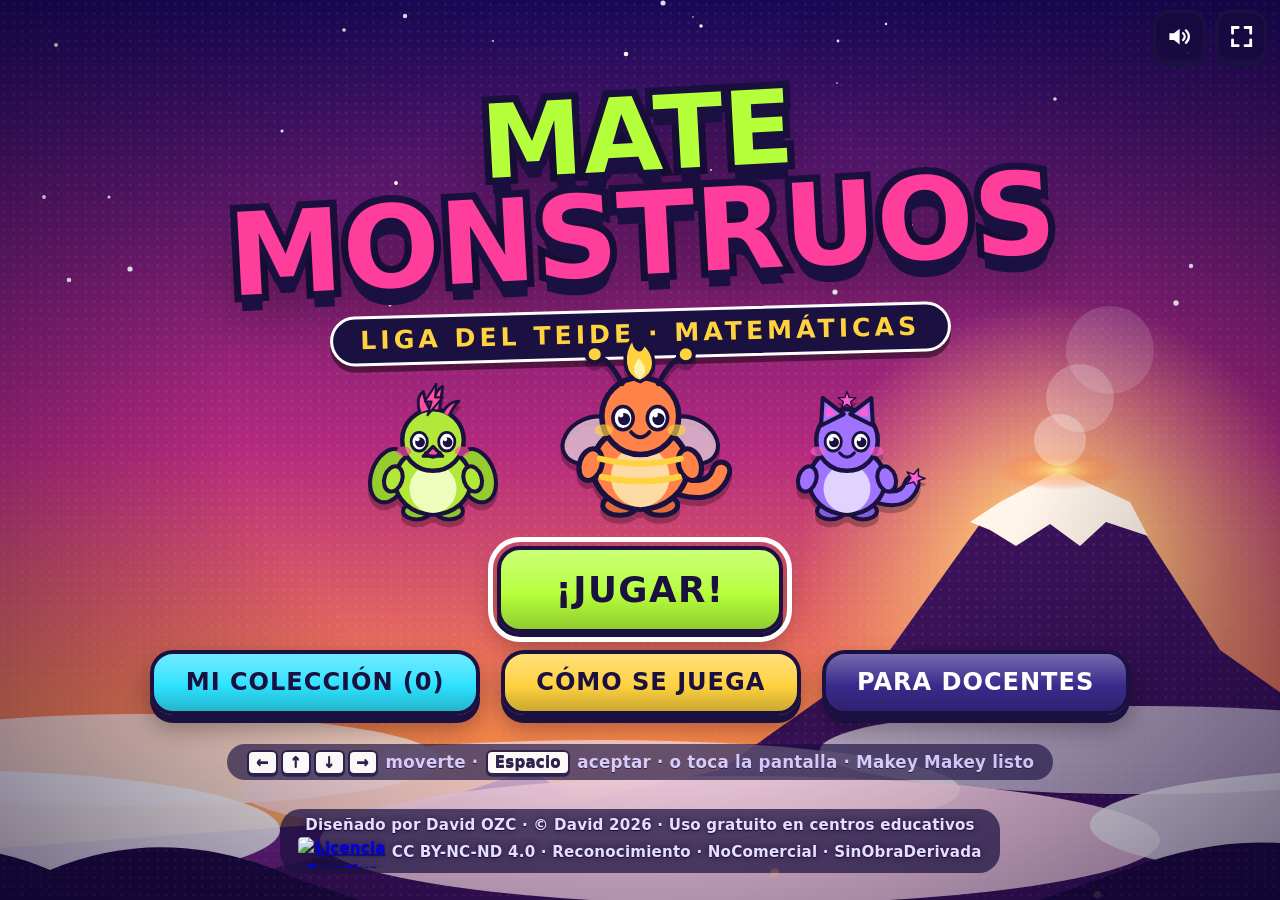
==== index.html @ 5ed2844f "Explicaciones y ceremonia final 5 s más largas por secuencia Co-Authored-By: Claude Sonnet 5.5 <nore" ====
<!doctype html>
<html lang="es">
<head>
<!-- MateMonstruos · Diseñado por David OZC · © David 2026 · CC BY-NC-ND 4.0 (https://creativecommons.org/licenses/by-nc-nd/4.0/deed.es) · Uso gratuito en centros educativos -->
<meta charset="utf-8">
<title>MateMonstruos · Liga del Teide</title>
<meta name="viewport" content="width=device-width,initial-scale=1,viewport-fit=cover,user-scalable=no">
<meta name="author" content="David OZC">
<link rel="license" href="https://creativecommons.org/licenses/by-nc-nd/4.0/">
<meta name="description" content="Juego de matemáticas para Primaria con criaturas, jefes y retos. Se juega con teclado, pantalla táctil o Makey Makey. Gratis en centros educativos.">
<meta property="og:type" content="website">
<meta property="og:site_name" content="MateMonstruos">
<meta property="og:locale" content="es_ES">
<meta property="og:title" content="MateMonstruos · Liga del Teide">
<meta property="og:description" content="Doma criaturas y vence a los jefes resolviendo mates: sumas, tablas, fracciones, áreas y más. Con teclado, táctil o Makey Makey. Gratis en centros educativos.">
<meta property="og:url" content="https://dortcal.github.io/Matemon/">
<meta property="og:image" content="https://dortcal.github.io/Matemon/og-image.jpg?v=2">
<meta property="og:image:secure_url" content="https://dortcal.github.io/Matemon/og-image.jpg?v=2">
<meta property="og:image:type" content="image/jpeg">
<meta property="og:image:width" content="1200">
<meta property="og:image:height" content="630">
<meta property="og:image:alt" content="Portada de MateMonstruos: tres criaturas junto al Teide y el botón Jugar">
<meta name="twitter:card" content="summary_large_image">
<meta name="twitter:title" content="MateMonstruos · Liga del Teide">
<meta name="twitter:description" content="Juego de matemáticas para Primaria con criaturas, jefes y retos. Gratis en centros educativos.">
<meta name="twitter:image" content="https://dortcal.github.io/Matemon/og-image.jpg?v=2">
<meta name="theme-color" content="#12063a">
<style>:root{--ink:#1b1140;--ink2:#2a1a66;--lime:#b6ff3b;--pink:#ff3d9a;--cyan:#2de2ff;--yellow:#ffd23f;--orange:#ff7a3d;--violet:#9b6bff;--white:#fff;--panel:rgba(22,10,62,.82)}
*{box-sizing:border-box;-webkit-tap-highlight-color:transparent}
html{font-size:clamp(14px,1.55vmin + 7px,24px)}
html,body{margin:0;height:100%;background:#12063a;color:#fff;overflow:hidden;touch-action:manipulation;-webkit-user-select:none;user-select:none}
body{font-family:"Arial Black","Trebuchet MS","Segoe UI",system-ui,sans-serif;font-weight:800;letter-spacing:.01em}
#app{position:fixed;inset:0;overflow:hidden}
#bg{position:absolute;inset:0;z-index:0;transition:opacity .4s}
#bg svg{position:absolute;inset:0;width:100%;height:100%}
#bg::after,#app::after{content:"";position:absolute;inset:0;pointer-events:none}
#bg::after{background:radial-gradient(ellipse at 50% 45%,transparent 45%,rgba(10,2,40,.55) 100%),radial-gradient(rgba(255,255,255,.08) 1px,transparent 1.5px) 0 0/9px 9px}
#fx{position:absolute;inset:0;width:100%;height:100%;z-index:3;pointer-events:none}
#screen{position:absolute;inset:0;z-index:2;display:flex;flex-direction:column;outline:none}
.sr{position:absolute;left:-9999px;width:1px;height:1px;overflow:hidden}
.tw{animation:tw 3s infinite ease-in-out}@keyframes tw{50%{opacity:.25}}
.drift{animation:drift 70s linear infinite}.drift.d2{animation-duration:46s;animation-direction:reverse}.drift.d3{animation-duration:90s}
@keyframes drift{from{transform:translateX(0)}to{transform:translateX(-400px)}}
.wv{animation:wv 9s linear infinite}.wv.w2{animation-duration:7s;animation-direction:reverse}.wv.w3{animation-duration:5.5s}.wv.w4{animation-duration:4.2s;animation-direction:reverse}
@keyframes wv{from{transform:translateX(0)}to{transform:translateX(-400px)}}
.pulse{animation:pls 2.2s infinite ease-in-out;transform-origin:860px 300px}@keyframes pls{50%{transform:scale(1.25);opacity:.7}}
.smoke{animation:smk 6s infinite ease-in-out}@keyframes smk{50%{transform:translate(18px,-16px)}}
.rays{animation:rays 7s infinite ease-in-out}@keyframes rays{50%{opacity:.55}}
.float{animation:flt 7s infinite ease-in-out}@keyframes flt{50%{transform:translateY(-14px)}}
.shoot{animation:sht 7s infinite linear;opacity:0}@keyframes sht{0%{transform:translate(200px,80px);opacity:0}4%{opacity:1}14%{transform:translate(700px,330px);opacity:0}100%{opacity:0}}
.aur{animation:aur 9s infinite ease-in-out}@keyframes aur{50%{transform:translateY(24px);opacity:.7}}

/* controles superiores */
#topctl{position:absolute;top:.5rem;right:.6rem;z-index:20;display:flex;gap:.45rem}
.ib{width:2.5rem;height:2.5rem;border-radius:.8rem;border:.16rem solid var(--ink);background:var(--panel);color:#fff;display:grid;place-items:center;cursor:pointer;box-shadow:0 .2rem 0 var(--ink);padding:0}
.ib svg{width:1.3rem;height:1.3rem}
.ib:active{transform:translateY(.15rem);box-shadow:0 .05rem 0 var(--ink)}
.ib[aria-pressed=true]{background:var(--pink)}

/* botones */
button{font:inherit;color:inherit;cursor:pointer}
.btn{--c:var(--lime);position:relative;display:inline-flex;align-items:center;justify-content:center;gap:.6rem;padding:.7rem 1.5rem;min-height:3rem;border:.2rem solid var(--ink);border-radius:1.1rem;background:linear-gradient(180deg,color-mix(in srgb,var(--c) 70%,#fff) 0,var(--c) 55%,color-mix(in srgb,var(--c) 80%,#000) 100%);color:var(--ink);font-weight:900;font-size:1.15rem;text-transform:uppercase;letter-spacing:.04em;box-shadow:0 .38rem 0 var(--ink),0 .6rem 1.2rem rgba(0,0,0,.35);transition:transform .08s,box-shadow .08s}
.btn:active,.btn.press{transform:translateY(.3rem);box-shadow:0 .08rem 0 var(--ink)}
.btn.pink{--c:var(--pink);color:#fff}.btn.cyan{--c:var(--cyan)}.btn.yellow{--c:var(--yellow)}.btn.orange{--c:var(--orange)}.btn.violet{--c:var(--violet);color:#fff}
.btn.big{font-size:1.7rem;padding:.9rem 2.6rem;min-height:4rem}
.btn.ghost{--c:#3b2a8c;color:#fff}
:focus-visible,.focus{outline:none}
button:focus-visible,[data-nav]:focus-visible,button.focus{outline:.28rem solid #fff;outline-offset:.2rem;animation:ring .9s infinite alternate}
@keyframes ring{to{outline-color:var(--yellow)}}

/* textos */
.logo{font-size:clamp(2.4rem,9vmin + 1rem,6.2rem);line-height:.92;text-transform:uppercase;text-align:center;transform:rotate(-3deg);margin:0;font-weight:900;paint-order:stroke fill;-webkit-text-stroke:.14em var(--ink);text-shadow:0 .08em 0 var(--ink),0 .16em 0 var(--ink),0 .3em .5em rgba(0,0,0,.4)}
.logo .a{color:var(--lime)}.logo .b{color:var(--pink);display:block;font-size:1.12em}
.sub{display:inline-block;font-size:1.2rem;color:var(--yellow);text-transform:uppercase;letter-spacing:.16em;text-align:center;margin:.5rem 0 0;padding:.35rem 1.3rem;background:var(--ink);border:.18rem solid #fff;border-radius:2rem;box-shadow:0 .3rem 0 rgba(0,0,0,.45);transform:rotate(-1.5deg)}
h2.t{margin:0;font-size:clamp(1.5rem,5.2vmin,2.6rem);text-transform:uppercase;text-align:center;paint-order:stroke fill;-webkit-text-stroke:.12em var(--ink);text-shadow:0 .1em 0 var(--ink);color:#fff}
p.s{margin:.3rem 0 0;text-align:center;font-weight:700;color:#f1ebff;text-shadow:0 0 .5em var(--ink),0 .08em 0 var(--ink),0 0 .2em var(--ink)}
.screen{flex:1;display:flex;flex-direction:column;align-items:center;justify-content:center;gap:1rem;padding:3.4rem 1rem 1rem;min-height:0;overflow:auto;animation:scrIn .35s ease-out}
@keyframes scrIn{from{opacity:0;transform:translateY(1rem) scale(.98)}}
.row{display:flex;flex-wrap:wrap;gap:1rem;justify-content:center;align-items:stretch}
.col{display:flex;flex-direction:column;gap:.8rem;align-items:center}
.keys{font-size:.8rem;color:#d7ccff;text-align:center;opacity:.9;text-shadow:0 .08em 0 var(--ink)}
kbd{display:inline-block;min-width:1.6em;padding:.1em .45em;border:.12rem solid var(--ink);border-radius:.4em;background:#fff;color:var(--ink);font:inherit;font-size:.9em;box-shadow:0 .12em 0 var(--ink);margin:0 .1em}

/* tarjetas */
.card{--c:var(--lime);position:relative;display:flex;flex-direction:column;align-items:center;justify-content:flex-start;gap:.45rem;width:min(15rem,29vw);min-width:10rem;padding:1rem .8rem 1.1rem;border:.22rem solid var(--ink);border-radius:1.4rem;background:linear-gradient(180deg,color-mix(in srgb,var(--c) 55%,#fff),var(--c));color:var(--ink);text-align:center;box-shadow:0 .5rem 0 var(--ink),0 .8rem 1.5rem rgba(0,0,0,.4);transition:transform .12s;overflow:hidden}
.card:hover,.card:focus-visible{transform:translateY(-.25rem) scale(1.04)}
.card:active{transform:translateY(.2rem)}
.card .ic{width:4.2rem;height:4.2rem;border-radius:1.2rem;background:var(--ink);display:grid;place-items:center;color:var(--c)}
.card .ic svg{width:2.8rem;height:2.8rem;fill:none;stroke:currentColor;stroke-width:5;stroke-linecap:round;stroke-linejoin:round}
.card .nm{font-size:1.25rem;line-height:1.05;text-transform:uppercase;font-weight:900}
.card .ds{font-size:.82rem;font-weight:700;line-height:1.25;color:#2a1a66}
.card .tag{font-size:.72rem;background:var(--ink);color:#fff;border-radius:2rem;padding:.2rem .7rem;letter-spacing:.06em}
.card .best{position:absolute;top:.4rem;right:.4rem;background:var(--ink);color:var(--yellow);border-radius:.6rem;padding:.1rem .5rem;font-size:.8rem}
.card.wide{width:min(34rem,86vw);flex-direction:row;text-align:left;gap:1rem;padding:1rem 1.4rem}
.card.wide .ic{flex:none}
.card.wide .nm{font-size:1.6rem}
.cards-grid{display:grid;grid-template-columns:repeat(4,minmax(0,1fr));gap:.9rem;width:min(62rem,96vw)}
.cards-grid .card{width:auto;min-width:0;padding:.7rem .5rem .8rem}
.cards-grid .card .ic{width:3rem;height:3rem;border-radius:.9rem}.cards-grid .card .ic svg{width:2rem;height:2rem}
.cards-grid .card .nm{font-size:.98rem}
.lvl .eggmini{width:4.6rem;height:5.2rem;margin-top:-.2rem}

/* título */
.title-pets{display:flex;gap:1.2rem;align-items:flex-end;justify-content:center;height:clamp(6rem,22vmin,12rem)}
.title-pets .pet{height:100%;aspect-ratio:1;animation:bob 2.4s infinite ease-in-out}
.title-pets .pet:nth-child(2){height:125%;animation-delay:-.7s}.title-pets .pet:nth-child(3){animation-delay:-1.3s}
.pet svg,.sprite svg,.big-cr svg{width:100%;height:100%;overflow:visible;filter:drop-shadow(0 .3rem 0 rgba(0,0,0,.25))}

/* huevos */
.eggs{display:flex;gap:clamp(.8rem,4vw,3rem);align-items:flex-end;justify-content:center}
.egg{background:none;border:0;padding:.4rem;width:clamp(6.5rem,24vmin,12rem);transition:transform .15s;position:relative}
.egg:hover,.egg:focus-visible{transform:scale(1.1)}
.egg .egg-svg{width:100%;filter:drop-shadow(0 .5rem 0 rgba(0,0,0,.25));animation:eggw 2.6s infinite ease-in-out;transform-origin:50% 90%}
.egg:nth-child(2) .egg-svg{animation-delay:-.9s}.egg:nth-child(3) .egg-svg{animation-delay:-1.7s}
@keyframes eggw{0%,60%,100%{transform:rotate(0)}70%{transform:rotate(-7deg)}80%{transform:rotate(6deg)}90%{transform:rotate(-3deg)}}
.egg.shaking .egg-svg{animation:eggs .9s ease-in forwards}
@keyframes eggs{0%{transform:rotate(0)}15%{transform:rotate(-14deg)}30%{transform:rotate(14deg)}45%{transform:rotate(-18deg) scale(1.05)}60%{transform:rotate(18deg) scale(1.1)}80%{transform:rotate(-10deg) scale(1.2)}100%{transform:scale(1.35);filter:brightness(3)}}
.egg.gone{opacity:.15;transform:scale(.8);pointer-events:none}
.reveal{display:flex;flex-direction:column;align-items:center;gap:.6rem}
.big-cr{width:clamp(10rem,36vmin,20rem);aspect-ratio:1;animation:popin .7s cubic-bezier(.2,1.8,.4,1),bob 2.4s .7s infinite ease-in-out}
.chip{display:inline-block;background:var(--ink);color:#fff;border-radius:2rem;padding:.2rem .9rem;font-size:.85rem;letter-spacing:.05em;text-transform:uppercase}
.nameplate{font-size:clamp(1.6rem,6vmin,3rem);text-transform:uppercase;color:var(--yellow);paint-order:stroke fill;-webkit-text-stroke:.14em var(--ink);text-shadow:0 .1em 0 var(--ink)}

/* criaturas / animaciones */
.sprite{position:absolute;aspect-ratio:1;transform-origin:50% 90%}
.sprite .inner{width:100%;height:100%}
.bob{animation:bob 2.2s infinite ease-in-out}
@keyframes bob{50%{transform:translateY(-4%) scale(1.02,.98)}}
.hop{animation:hop .6s ease-out}
@keyframes hop{0%{transform:translateY(0)}35%{transform:translateY(-22%) scale(.95,1.08)}70%{transform:translateY(0) scale(1.08,.92)}100%{transform:none}}
.shake{animation:shk .5s}
@keyframes shk{0%,100%{transform:translateX(0)}15%{transform:translateX(-9%) rotate(-5deg)}35%{transform:translateX(8%) rotate(4deg)}55%{transform:translateX(-6%)}75%{transform:translateX(4%)}}
.faint{animation:fnt 1s forwards}
@keyframes fnt{to{transform:translateY(14%) rotate(88deg) scale(.9);filter:grayscale(1) brightness(.7)}}
.lunger{animation:lr .55s ease-in-out}.lungel{animation:ll .55s ease-in-out}
@keyframes lr{40%{transform:translate(55%,-18%) scale(1.1)}}
@keyframes ll{40%{transform:translate(-55%,18%) scale(1.1)}}
.popin{animation:popin .6s cubic-bezier(.2,1.8,.4,1)}
@keyframes popin{from{transform:scale(0) rotate(-20deg)}}
.spinout{animation:spo 1s ease-in forwards}
@keyframes spo{to{transform:scale(0) rotate(720deg);opacity:0}}
.flash{animation:fl .4s}@keyframes fl{30%{filter:brightness(4) saturate(0)}}
.enter-r{animation:enr .7s cubic-bezier(.2,1.2,.4,1)}@keyframes enr{from{transform:translateX(120%)}}
.aura{animation:aur2 1.6s infinite ease-in-out;transform-origin:100px 112px}@keyframes aur2{50%{transform:scale(1.12);opacity:.6}}
.spark{animation:spk 1.4s infinite}.spark.s2{animation-delay:-.7s}@keyframes spk{50%{transform:scale(1.6);opacity:.4}}
.pet svg .spark,.sprite svg .spark{transform-box:fill-box;transform-origin:center}

/* batalla */
.battle{flex:1;display:flex;flex-direction:column;min-height:0;padding-top:0}
.hud{display:flex;align-items:center;justify-content:space-between;gap:.6rem;padding:.5rem 9.4rem .3rem .7rem;z-index:5}
.hud .hl,.hud .hr{display:flex;align-items:center;gap:.6rem}
.hearts{display:flex;gap:.1rem}
.hearts svg{width:1.8rem;height:1.8rem;filter:drop-shadow(0 .1rem 0 var(--ink))}
.hearts svg.lost{opacity:.35;filter:grayscale(1)}
.hearts svg.pop{animation:hbk .7s}@keyframes hbk{30%{transform:scale(1.7) rotate(12deg)}100%{transform:scale(1)}}
.hpill{background:var(--panel);border:.16rem solid var(--ink);border-radius:1rem;padding:.15rem .8rem;font-size:.9rem;white-space:nowrap}
.score{font-size:1.5rem;color:var(--yellow);paint-order:stroke fill;-webkit-text-stroke:.12em var(--ink);text-shadow:0 .1em 0 var(--ink);min-width:5ch;text-align:right}
.streak{color:var(--lime)}
.streak.hot{color:var(--orange);animation:pls2 .5s infinite alternate}@keyframes pls2{to{transform:scale(1.12)}}
.arena{position:relative;flex:1 1 45%;min-height:0}
.foe{left:auto;right:11%;top:4%;height:74%}
.me{left:11%;bottom:2%;height:72%}
.shadow{position:absolute;bottom:-3%;left:12%;width:76%;height:9%;border-radius:50%;background:rgba(0,0,0,.35);filter:blur(2px)}
.plate{position:absolute;background:var(--panel);border:.18rem solid var(--ink);border-radius:1rem;padding:.35rem .8rem;width:min(17rem,30%);box-shadow:0 .25rem 0 var(--ink)}
.plate .pn{display:flex;justify-content:space-between;gap:.5rem;font-size:.95rem;text-transform:uppercase;line-height:1.1}.plate .pn span:first-child{min-width:0}
.plate .pe{font-size:.7rem;background:var(--ink);padding:.05rem .5rem;border-radius:1rem;color:var(--cyan)}
.fplate{left:2%;top:3%}.mplate{right:2%;bottom:7%}
.hp{height:.8rem;margin-top:.3rem;background:#12063a;border:.14rem solid var(--ink);border-radius:1rem;overflow:hidden}
.hp i{display:block;height:100%;width:100%;background:linear-gradient(180deg,#d6ff7a,#6fd11c);transition:width .5s}
.hp.boss i{background:linear-gradient(180deg,#ff8aa8,#e0143c)}
.hp.low i{background:linear-gradient(180deg,#ffd27a,#ff7a1a)}
.bossTag{background:var(--pink);color:#fff;border-radius:.5rem;padding:0 .4rem;margin-right:.3rem;font-size:.7rem}
.qpanel{flex:1 1 55%;min-height:0;display:grid;grid-template-columns:minmax(0,1fr) minmax(0,2.4fr) minmax(0,1fr);grid-template-rows:auto minmax(0,1fr) auto;grid-template-areas:". up ." "left q right" ". down .";gap:.55rem;padding:.3rem .7rem .7rem;width:min(70rem,100%);margin:0 auto;z-index:4}
.qcard{grid-area:q;position:relative;min-height:0;display:flex;flex-direction:column;align-items:center;justify-content:center;gap:.4rem;background:var(--panel);border:.22rem solid var(--ink);border-radius:1.4rem;padding:.6rem .8rem;box-shadow:inset 0 0 0 .14rem rgba(255,255,255,.18),0 .4rem 0 var(--ink);overflow:hidden;text-align:center}
.qcat{position:absolute;top:.4rem;left:.5rem;font-size:.68rem;border-radius:2rem;padding:.12rem .7rem;color:var(--ink);background:var(--c,var(--lime));text-transform:uppercase;letter-spacing:.05em}
.qtext{font-size:clamp(1.1rem,3.6vmin,2rem);line-height:1.15;font-weight:900;margin-top:.8rem;max-width:100%}
.qtext.long{font-size:clamp(.95rem,2.6vmin,1.4rem);font-weight:800}
.qtext.eq{font-size:clamp(1.6rem,6.4vmin,3.4rem);letter-spacing:.04em}
.qvis{display:flex;align-items:center;justify-content:center;max-width:100%;min-height:0;flex:0 1 auto}
.qvis svg.fig{height:clamp(4rem,17vmin,9rem);width:auto;max-width:100%;filter:drop-shadow(0 .15rem 0 rgba(0,0,0,.3))}
.qvis svg.fig.wide{height:clamp(3.4rem,14vmin,7rem)}
.qvis svg.grid{height:clamp(5rem,24vmin,12rem)}
.qvis svg .dim{fill:#fff;font:900 17px "Arial Black",sans-serif;paint-order:stroke;stroke:#1b1140;stroke-width:4.5px}
.qvis .duo{display:flex;gap:1.2rem;align-items:center}
.qvis .duo svg{height:clamp(3.6rem,15vmin,8rem)}
.seq{display:flex;gap:.45rem;flex-wrap:wrap;justify-content:center}
.seq b{min-width:2.3em;padding:.2em .35em;border-radius:.6em;background:#fff;color:var(--ink);font-size:clamp(1.2rem,4.6vmin,2.4rem);border:.14rem solid var(--ink);box-shadow:0 .12em 0 var(--ink)}
.seq b.miss{background:var(--yellow);animation:pls2 .7s infinite alternate}
.seq.tokens{gap:.15rem}.seq.tokens .tok{width:clamp(2.2rem,9vmin,4.2rem);height:clamp(2.2rem,9vmin,4.2rem)}
.tok.q{display:grid;place-items:center;font-size:2rem;color:var(--yellow);width:clamp(1.8rem,7vmin,3.4rem);animation:pls2 .7s infinite alternate}
.blank{display:inline-block;min-width:1.2em;border-bottom:.12em dashed var(--yellow);color:var(--yellow);animation:pls2 .7s infinite alternate}
.fr{display:inline-flex;flex-direction:column;align-items:center;vertical-align:middle;line-height:1;margin:0 .1em}
.fr i{font-style:normal;padding:0 .2em}.fr i:first-child{border-bottom:.1em solid currentColor;padding-bottom:.08em}.fr i:last-child{padding-top:.08em}
.ans{--c:var(--cyan);position:relative;display:flex;align-items:center;justify-content:center;gap:.4rem;min-height:3.1rem;min-width:0;padding:.4rem .5rem;border:.2rem solid var(--ink);border-radius:1.1rem;background:linear-gradient(180deg,color-mix(in srgb,var(--c) 60%,#fff),var(--c));color:var(--ink);font-weight:900;font-size:clamp(1rem,3.4vmin,1.9rem);box-shadow:0 .35rem 0 var(--ink);transition:transform .08s,box-shadow .08s,opacity .3s}
.ans:active{transform:translateY(.28rem);box-shadow:0 .07rem 0 var(--ink)}
.ans[data-dir=up]{grid-area:up;--c:var(--cyan)}.ans[data-dir=left]{grid-area:left;--c:var(--lime)}.ans[data-dir=right]{grid-area:right;--c:var(--yellow)}.ans[data-dir=down]{grid-area:down;--c:var(--pink);color:#fff}
.ans svg.a{flex:none;width:1.1em;height:1.1em;fill:var(--ink);opacity:.65}
.ans[data-dir=down] svg.a{fill:#fff}
.ans .av{display:flex;align-items:center;justify-content:center;min-width:0;text-align:center;line-height:1.05;overflow-wrap:anywhere}
.ans .av svg{height:2.2em;width:auto;max-width:100%}
.ans .av .fr{font-size:1.05em}
.ans.long{font-size:clamp(.78rem,2.3vmin,1.15rem)}
.ans.ok{--c:#4cff6a!important;animation:okp .5s}
@keyframes okp{40%{transform:scale(1.12)}}
.ans.bad{--c:#ff4d4d!important;color:#fff;animation:shk2 .4s}
@keyframes shk2{25%{transform:translateX(-.5rem)}75%{transform:translateX(.5rem)}}
.ans.dim{opacity:.3}
.ans:disabled{cursor:default}
.hintcard{display:flex;flex-direction:column;gap:.5rem;align-items:center;animation:popin .35s}
.hintcard .oops{font-size:1.5rem;color:var(--orange);text-transform:uppercase}
.hintcard .ht{font-size:clamp(.95rem,2.8vmin,1.5rem);font-weight:800;line-height:1.25}
.hintcard .ht svg{height:1.5em;width:auto;vertical-align:middle}
.hintcard .go{font-size:.8rem;color:var(--cyan)}
.banner{position:absolute;left:0;right:0;top:34%;z-index:12;text-align:center;pointer-events:none}
.banner .bt{display:inline-block;font-size:clamp(1.8rem,8vmin,4.4rem);text-transform:uppercase;line-height:1;color:var(--yellow);paint-order:stroke fill;-webkit-text-stroke:.16em var(--ink);text-shadow:0 .1em 0 var(--ink),0 .3em .6em rgba(0,0,0,.5);transform:rotate(-3deg);animation:ban 1.7s forwards}
.banner .bs{display:block;margin-top:.5rem;font-size:clamp(1rem,3.4vmin,1.8rem);color:#fff;text-shadow:0 .1em 0 var(--ink);animation:ban 1.7s forwards}
.banner.boss .bt{color:#ff4d6d;animation-duration:2.4s;font-size:clamp(2.2rem,10vmin,5.6rem)}
.banner.boss .bs{animation-duration:2.4s}
@keyframes ban{0%{opacity:0;transform:scale(2.4) rotate(-10deg)}12%{opacity:1;transform:scale(1) rotate(-3deg)}80%{opacity:1}100%{opacity:0;transform:translateY(-1rem) scale(.9) rotate(-3deg)}}
.flt{position:absolute;z-index:11;pointer-events:none;font-size:clamp(1.3rem,5vmin,2.6rem);color:var(--lime);paint-order:stroke fill;-webkit-text-stroke:.14em var(--ink);animation:flt 1.1s ease-out forwards;white-space:nowrap}
@keyframes flt{from{opacity:1;transform:translate(-50%,0) scale(.6)}20%{transform:translate(-50%,-.6rem) scale(1.2)}to{opacity:0;transform:translate(-50%,-4rem) scale(1)}}
.orb{position:absolute;z-index:9;width:2.4rem;height:2.4rem;border-radius:50%;pointer-events:none;border:.14rem solid var(--ink);box-shadow:0 0 1.2rem 0.4rem var(--oc)}
.whiteout{position:fixed;inset:0;background:#fff;z-index:30;pointer-events:none;animation:wo .9s forwards}@keyframes wo{0%{opacity:0}35%{opacity:1}100%{opacity:0}}
.shk{animation:scr .4s}@keyframes scr{20%{transform:translate(-.5rem,.3rem)}40%{transform:translate(.5rem,-.3rem)}60%{transform:translate(-.3rem,-.2rem)}80%{transform:translate(.3rem,.2rem)}}
.bossflash{position:fixed;inset:0;z-index:25;background:radial-gradient(circle,rgba(255,40,90,.0),rgba(60,0,40,.85));pointer-events:none;animation:bf 2.2s forwards}@keyframes bf{0%{opacity:0}15%,70%{opacity:1}100%{opacity:0}}

/* resultados */
.rating{display:flex;flex-direction:column;align-items:center;gap:.3rem}
.letter{font-size:clamp(5rem,26vmin,12rem);line-height:.9;font-weight:900;color:var(--yellow);paint-order:stroke fill;-webkit-text-stroke:.1em var(--ink);text-shadow:0 .06em 0 var(--ink),0 .12em 0 var(--ink),0 0 1em var(--pink);animation:popin .8s cubic-bezier(.2,1.8,.4,1)}
.stars{display:flex;gap:.3rem}.stars svg{width:2.2rem;height:2.2rem;filter:drop-shadow(0 .12rem 0 var(--ink))}.stars svg.off{filter:grayscale(1) brightness(.5)}
.stars svg{animation:popin .5s backwards}.stars svg:nth-child(2){animation-delay:.15s}.stars svg:nth-child(3){animation-delay:.3s}.stars svg:nth-child(4){animation-delay:.45s}.stars svg:nth-child(5){animation-delay:.6s}
.rtitle{font-size:clamp(1.2rem,4.4vmin,2.2rem);text-transform:uppercase;color:#fff;paint-order:stroke fill;-webkit-text-stroke:.12em var(--ink);text-shadow:0 .1em 0 var(--ink);text-align:center}
.stats{display:grid;grid-template-columns:repeat(2,minmax(0,1fr));gap:.4rem .9rem;background:var(--panel);border:.2rem solid var(--ink);border-radius:1.2rem;padding:.8rem 1.2rem;min-width:min(26rem,90vw);box-shadow:0 .35rem 0 var(--ink)}
.stats div{display:flex;justify-content:space-between;gap:1rem;font-size:.95rem}.stats b{color:var(--yellow)}
.stats .tot{grid-column:1/-1;border-top:.14rem dashed #6c5bb8;padding-top:.4rem;font-size:1.2rem}
.minipets{display:flex;gap:.3rem;flex-wrap:wrap;justify-content:center;max-width:min(36rem,92vw)}
.minipets div{width:3.4rem;height:3.4rem}
.newb{background:var(--pink);color:#fff;border-radius:.6rem;padding:.1rem .6rem;font-size:.8rem;animation:pls2 .5s infinite alternate}
.dex{display:grid;grid-template-columns:repeat(auto-fill,minmax(7rem,1fr));gap:.6rem;width:min(60rem,94vw);max-height:62vh;overflow:auto;padding:.6rem;background:var(--panel);border:.2rem solid var(--ink);border-radius:1.2rem}
.dex div{text-align:center;font-size:.7rem;text-transform:uppercase}.dex svg{width:100%}
/* modal */
.modal{position:fixed;inset:0;z-index:40;background:rgba(10,2,40,.82);display:flex;align-items:center;justify-content:center;padding:1rem;animation:scrIn .25s}
.mbox{width:min(44rem,100%);max-height:92vh;overflow:auto;background:linear-gradient(180deg,#3b2a8c,#2a1a66);border:.25rem solid var(--ink);border-radius:1.5rem;padding:1.2rem 1.4rem;box-shadow:0 .6rem 0 var(--ink);display:flex;flex-direction:column;gap:.7rem}
.mbox h3{margin:0;font-size:1.5rem;text-transform:uppercase;color:var(--yellow);text-shadow:0 .08em 0 var(--ink)}
.mbox p,.mbox li{font-size:.95rem;font-weight:700;line-height:1.35;margin:.2rem 0}
.mbox ul{margin:0;padding-left:1.2rem}
.mbox table{border-collapse:collapse;width:100%;font-size:.85rem}.mbox th,.mbox td{border:.1rem solid #6c5bb8;padding:.3rem .5rem;text-align:left;vertical-align:top}.mbox th{background:var(--ink);color:var(--cyan)}
.ctl{display:grid;grid-template-columns:auto 1fr;gap:.3rem .8rem;align-items:center}

@media (max-aspect-ratio:1/1){
  .qtext{font-size:clamp(1.2rem,5.4vmin,2.2rem)}.qtext.eq{font-size:clamp(2rem,12vmin,4rem)}.qtext.long{font-size:clamp(1rem,4.4vmin,1.6rem)}
  .qvis svg.fig{height:clamp(5rem,30vmin,12rem)}.qvis svg.fig.wide{height:clamp(4rem,22vmin,9rem)}.qvis svg.grid{height:clamp(5rem,30vmin,12rem)}.qvis .duo svg{height:clamp(4rem,24vmin,9rem)}
  .seq b{font-size:clamp(1.2rem,6.4vmin,2.6rem)}.seq.tokens .tok{width:clamp(2rem,9vmin,3.6rem);height:clamp(2rem,9vmin,3.6rem)}
  .qpanel{grid-template-columns:1fr 1fr;grid-template-rows:minmax(0,1fr) auto auto;grid-template-areas:"q q" "up left" "right down";padding-bottom:.5rem}
  .ans{min-height:3.2rem}
  .cards-grid{grid-template-columns:repeat(2,minmax(0,1fr))}
  .card{width:min(15rem,44vw)}
  .hud{flex-wrap:wrap;padding-right:9.4rem}
  .plate{width:46%;padding:.25rem .5rem}
  .fplate{left:2%;top:3%}.mplate{right:2%;bottom:3%}
  .arena{flex-basis:34%}
  .foe{right:3%;top:auto;bottom:34%;height:52%}.me{left:3%;height:56%}
}
@media (max-height:520px){.logo{font-size:2.4rem}.title-pets{height:5rem}.screen{gap:.5rem;padding-top:2.8rem}.btn.big{font-size:1.3rem;padding:.5rem 1.6rem;min-height:3rem}}
@media (prefers-reduced-motion:reduce){.banner .bt,.banner .bs,.flt{animation:none!important;opacity:1}*{animation-duration:.01ms!important;animation-iteration-count:1!important;transition-duration:.01ms!important}.bob,.title-pets .pet{animation:none!important}}

.eggmini .egg-svg{width:100%;height:100%}

.tbar{position:absolute;top:.5rem;right:.6rem;width:34%;height:1.1rem;background:#12063a;border:.14rem solid var(--ink);border-radius:1rem;overflow:hidden;display:flex;align-items:center}
.tbar i{position:absolute;left:0;top:0;bottom:0;width:100%;background:linear-gradient(180deg,#8be9ff,#2d9bff);transition:width .1s linear}
.tbar b{position:relative;margin:0 auto;font-size:.7rem;color:#fff;text-shadow:0 .08em 0 var(--ink)}
.tbar.low i{background:linear-gradient(180deg,#ff8aa8,#e0143c)}.tbar.low{animation:pls2 .5s infinite alternate}

.credits{margin:0;font-size:.72rem;text-align:center;color:#e6defc;text-shadow:0 0 .4em var(--ink),0 .08em 0 var(--ink);line-height:1.5}
.credits a{display:inline-block;vertical-align:middle;-webkit-user-select:auto;user-select:auto}.credits img{display:block;border-radius:.2rem}
.credits span{vertical-align:middle}
.keys,.credits{background:rgba(27,17,64,.72);padding:.25rem .9rem;border-radius:1rem}
.title-pets{height:clamp(5rem,18vmin,10rem)}
[data-screen=title]{gap:.6rem;padding-bottom:.5rem}
/* figuras: nunca desbordan la tarjeta de la pregunta */
.qvis{flex:1 1 0;min-height:0;width:100%}
.qvis>svg.fig,.qvis>svg.grid{height:100%!important;max-height:15rem;width:auto;max-width:100%}
.qvis .duo{height:100%;max-height:15rem}
.qvis .duo svg{height:100%!important;width:auto;max-width:48%}
.qvis .seq{max-height:100%}
.qtext{margin-top:1.35rem}

.hitplate{animation:shk2 .45s}.hitplate .hp i{box-shadow:0 0 .8rem #fff}
.hp i{transition:width .6s cubic-bezier(.2,.8,.2,1)}
.fplate .hp{height:1.05rem}

.power{display:flex;align-items:center;gap:.5rem;background:var(--panel);border:.16rem solid var(--ink);border-radius:1rem;padding:.2rem .7rem;color:#fff;font-size:.8rem;text-transform:uppercase;letter-spacing:.04em;box-shadow:0 .2rem 0 var(--ink)}
.power .segs{display:flex;gap:.18rem}.power .segs i{width:.9rem;height:.9rem;border-radius:.3rem;background:#12063a;border:.12rem solid var(--ink);transform:skewX(-14deg)}
.power .segs i.on{background:linear-gradient(180deg,#a8f3ff,#2d9bff);box-shadow:0 0 .5rem #2de2ff}
.power.ready{background:linear-gradient(180deg,#2de2ff,#2d9bff);color:var(--ink);cursor:pointer;animation:pls2 .5s infinite alternate}
.power.ready .segs i.on{background:#fff}
.power:not(.usable){cursor:default}.power.ready:not(.usable){animation:none;opacity:.8}
.power kbd{font-size:.7rem}
.ans.gone{opacity:.12;filter:grayscale(1);transform:scale(.92);pointer-events:none}
@media (max-aspect-ratio:1/1){.power{order:5;padding:.15rem .5rem}.power .pl{display:none}.power.ready .pl{display:inline}}
.hintcard .oops.good{color:#7dff8a}

.inst{display:flex;align-items:center;justify-content:center;gap:.2rem;flex-wrap:wrap;font-size:.95rem;max-width:13rem}
.qvis .inst svg,.inst .arw{height:1.8rem!important;width:1.8rem!important;max-width:none}
.feelbox{display:flex;flex-direction:column;align-items:center;gap:.4rem}
.face{background:var(--panel);border:.16rem solid var(--ink);border-radius:1rem;padding:.3rem .6rem;display:flex;align-items:center;gap:.4rem;font-size:.8rem;color:#fff;box-shadow:0 .2rem 0 var(--ink)}
.face svg{width:2rem;height:2rem}.face:active{transform:translateY(.15rem)}
.qvis>svg.grid,.qvis .duo svg.grid{max-height:17rem}
.screen:not(.battle)>*{flex-shrink:0}
.cards-grid{grid-template-columns:repeat(5,minmax(0,1fr));width:min(74rem,96vw)}
@media (max-aspect-ratio:1/1){.cards-grid{grid-template-columns:repeat(2,minmax(0,1fr))}}
[data-screen=results]{gap:.5rem;padding-top:2.4rem;padding-bottom:.6rem;justify-content:flex-start}
[data-screen=results] .letter{font-size:clamp(4rem,17vmin,8rem)}
[data-screen=results] .stats{padding:.5rem 1rem}
[data-screen=results] .minipets div{width:2.6rem;height:2.6rem}
[data-screen=results] .stars svg{width:1.7rem;height:1.7rem}

.mbox.wide{width:min(70rem,100%)}
.tt{font-size:.78rem}.tt td,.tt th{padding:.3rem .4rem}.tt td:first-child{font-weight:900;color:var(--yellow);white-space:nowrap}
sup{font-size:.6em;line-height:0}

.mbox h4{margin:.4rem 0 0;font-size:1rem;color:var(--cyan);text-transform:uppercase;letter-spacing:.05em}
.pw{display:flex;align-items:center;justify-content:space-between;gap:.8rem;background:#12063a66;border:.12rem solid #6c5bb8;border-radius:.8rem;padding:.35rem .7rem}
.pwt{font-size:.85rem;line-height:1.25;flex:1}.pwt .ref{font-size:.65rem;background:var(--ink);padding:.05rem .45rem;border-radius:1rem;color:var(--yellow);white-space:nowrap}
.pwv{display:flex;align-items:center;gap:.5rem;flex:none}
.pbar{width:5.5rem;height:.7rem;background:#12063a;border:.1rem solid var(--ink);border-radius:1rem;overflow:hidden}.pbar i{display:block;height:100%;background:#8a7fb8}
.pchip{font-size:.72rem;border-radius:1rem;padding:.15rem .6rem;background:var(--ink);white-space:nowrap}
.pw.top .pbar i{background:#7dff8a}.pw.top .pchip{background:#1f8a3a}
.pw.mid .pbar i{background:var(--yellow)}.pw.mid .pchip{background:#9a7a00}
.pw.low .pbar i{background:var(--orange)}.pw.low .pchip{background:#b04a10}
.pw.sin .pchip{background:#3b2a8c}
@media (max-aspect-ratio:1/1){.pw{flex-direction:column;align-items:stretch}.pbar{flex:1}}

/* ---- respuestas: cuatro cuadrados iguales en cruz alrededor de la pregunta ---- */
:root{--sq:clamp(4.4rem,15vh,8.8rem)}
#app{height:100%}
@supports (height:100dvh){#app{height:100dvh;bottom:auto}}
.arena{flex-basis:40%}.qpanel{flex-basis:60%}
.qpanel{display:grid;grid-template-columns:var(--sq) minmax(0,1fr) var(--sq);grid-template-rows:var(--sq) minmax(0,1fr) var(--sq);grid-template-areas:". up ." "left q right" ". down .";gap:.5rem;padding:.3rem .7rem .6rem;width:min(70rem,100%)}
.answers{display:contents}
.qcard{grid-area:q;width:auto;min-height:0;flex:none}
.ans{flex:none;flex-direction:column;gap:.15rem;width:var(--sq);height:var(--sq);min-height:0;padding:.25rem;font-size:clamp(1rem,calc(var(--sq)*.27),2.1rem)}
.ans.long{font-size:clamp(.72rem,calc(var(--sq)*.155),1.2rem)}
.ans svg.a{width:1.15em;height:1.15em}
.ans .av svg{height:calc(var(--sq)*.46);width:auto}
.ans[data-dir=up]{grid-area:up;justify-self:center}.ans[data-dir=down]{grid-area:down;justify-self:center}
.ans[data-dir=left]{grid-area:left;align-self:center}.ans[data-dir=right]{grid-area:right;align-self:center}
@media (max-aspect-ratio:1/1){
  :root{--sq:min(calc((100vw - 3.4rem)/2),clamp(4.6rem,14.5vh,8.8rem))}
  .arena{flex-basis:34%}.qpanel{flex-basis:66%}
  .qpanel{grid-template-columns:1fr 1fr;grid-template-rows:minmax(0,1fr) var(--sq) var(--sq);grid-template-areas:"q q" "up left" "right down";justify-items:center;padding-bottom:.5rem}
  .qcard{width:100%;justify-self:stretch}
  .ans[data-dir=up],.ans[data-dir=down],.ans[data-dir=left],.ans[data-dir=right]{align-self:auto;justify-self:center}
}
/* si el contenido no cabe, se puede desplazar en vez de cortarse */
.screen:not(.battle){justify-content:flex-start}
.screen:not(.battle)>:first-child{margin-top:auto}.screen:not(.battle)>:last-child{margin-bottom:auto}
.battle{height:100%}
@media (max-height:560px){.hud{padding-top:.3rem}.arena{flex-basis:38%}.qtext{margin-top:1.1rem}}

.ans .av{overflow-wrap:normal;word-break:normal;hyphens:none;max-width:100%}
.ans.l1{font-size:clamp(.9rem,calc(var(--sq)*.2),1.9rem)}
.ans.l2{font-size:clamp(.78rem,calc(var(--sq)*.155),1.5rem)}
.ans.l3{font-size:clamp(.7rem,calc(var(--sq)*.125),1.25rem)}
.ans{font-size:clamp(.8rem,calc(var(--sq)*.27),2.1rem)}
.ans.l1{font-size:clamp(.6rem,calc(var(--sq)*.19),1.9rem)}
.ans.l2{font-size:clamp(.55rem,calc(var(--sq)*.145),1.5rem)}
.ans.l3{font-size:clamp(.5rem,calc(var(--sq)*.115),1.25rem)}
.ans.long{font-size:clamp(.5rem,calc(var(--sq)*.14),1.2rem)}

:root{--sq:clamp(5rem,17.5vh,10.4rem)}
.arena{flex-basis:37%}.qpanel{flex-basis:63%}
.ans .av{width:100%;line-height:1.05}
.ans{font-size:clamp(1rem,calc(var(--sq)*.28),2.5rem)}
.ans.l1{font-size:clamp(.8rem,calc(var(--sq)*.22),2rem)}
.ans.l2{font-size:clamp(.7rem,calc(var(--sq)*.17),1.6rem)}
.ans.l3{font-size:clamp(.65rem,calc(var(--sq)*.14),1.3rem)}
@media (max-aspect-ratio:1/1){:root{--sq:min(calc((100vw - 3.4rem)/2),clamp(4.6rem,15vh,9rem))}.arena{flex-basis:34%}.qpanel{flex-basis:66%}}
/* ---- más espacio: la fila superior de la cruz se sitúa en el hueco central entre las criaturas ---- */
:root{--sq:clamp(5rem,18vh,10.5rem)}
.arena{flex:0 0 31%}
.qpanel{flex:1 1 0;margin-top:calc(var(--sq)*-1)}
.qvis>svg.fig,.qvis>svg.grid{max-height:24rem}
.qvis .duo{max-height:24rem}
@media (max-aspect-ratio:1/1){:root{--sq:min(calc((100vw - 3.4rem)/2),clamp(4.6rem,15vh,9rem))}.arena{flex:0 0 34%}.qpanel{flex:1 1 0;margin-top:0}}
@media (max-height:560px){.arena{flex:0 0 31%}}
@media (max-aspect-ratio:1/1){:root{--sq:min(calc((100vw - 3.4rem)/2),clamp(4.6rem,13vh,8.5rem))}.arena{flex:0 0 28%}}

/* ---- cada placa junto a su criatura: la del rival a su lado (derecha), la mía al mío (izquierda) ---- */
.arena{container-type:size}
.me{left:2%}.foe{right:2%}
.fplate{left:auto;right:24%;top:5%;bottom:auto;width:min(15rem,24%)}
.mplate{right:auto;left:24%;bottom:14%;top:auto;width:min(15rem,24%)}
.fplate{right:calc(2% + 78cqh + .6rem)}
.mplate{left:calc(2% + 88cqh + .6rem)}
@media (max-aspect-ratio:1/1){
  .fplate{left:auto;right:2%;top:61%;bottom:auto;width:48%}
  .mplate{right:auto;left:2%;bottom:3%;top:auto;width:48%}
  .foe{top:2%!important;bottom:auto;right:3%;height:56%!important}
  .me{left:3%;top:6%;bottom:auto;height:56%!important}
}

.btn.sm{font-size:.95rem;padding:.45rem 1rem;min-height:2.7rem}
.kv{display:grid;grid-template-columns:repeat(2,minmax(0,1fr));gap:.2rem 1.2rem}.kv div{display:flex;justify-content:space-between;gap:.6rem;font-size:.82rem;border-bottom:.08rem dashed #6c5bb8;padding:.1rem 0}.kv span{color:#cfc6f5}.kv b{color:var(--yellow);text-align:right}
.errs{margin:.2rem 0;padding-left:1.2rem}.errs li{font-size:.82rem;margin:.35rem 0;line-height:1.3}.errs small{color:#cfc6f5}
@media (max-aspect-ratio:1/1){.kv{grid-template-columns:1fr}}

/* continuar */
.cont{position:fixed;inset:0;z-index:38;background:rgba(10,2,40,.84);display:flex;align-items:center;justify-content:center;padding:1rem;cursor:pointer;animation:scrIn .25s}
.cbox{display:flex;flex-direction:column;align-items:center;gap:.5rem;text-align:center;max-height:100%}
.cont .ct{font-size:clamp(2rem,9vmin,4.6rem);text-transform:uppercase;color:#ff4d6d;line-height:1;paint-order:stroke fill;-webkit-text-stroke:.14em var(--ink);text-shadow:0 .1em 0 var(--ink)}
.cont .cs{font-size:clamp(1.05rem,3.6vmin,1.9rem);color:#fff;text-shadow:0 .08em 0 var(--ink)}
.ring{position:relative;width:clamp(6rem,24vmin,11rem);aspect-ratio:1}.ring svg{width:100%;height:100%;display:block}
.ring b{position:absolute;inset:0;display:flex;align-items:center;justify-content:center;font-size:clamp(2.6rem,11vmin,5rem);color:var(--yellow);text-shadow:0 .06em 0 var(--ink)}
.cont .btn{pointer-events:none}.cont .chint{color:#cfc6f5;font-size:clamp(.85rem,2.6vmin,1.2rem)}.cont .chint b{color:var(--yellow)}
.cnote{max-width:34rem;margin:.2rem auto 0;background:rgba(27,17,64,.78);border:.12rem solid #ff9f43;border-radius:.8rem;padding:.4rem .8rem;font-size:.85rem;text-align:center;color:#fff}.cnote b{color:var(--yellow)}
.stats .pen b{color:#ff6a8a}
.cnote2{background:rgba(255,159,67,.14);border-left:.25rem solid #ff9f43;padding:.4rem .6rem;font-size:.82rem}

/* ceremonia */
.cere{position:relative;width:100%;flex:1;min-height:0;overflow:hidden;display:flex;flex-direction:column;align-items:center;justify-content:center;gap:.5rem;text-align:center}
.cere .stage{position:relative;width:min(80vw,30rem);height:clamp(9rem,36vh,20rem);display:flex;align-items:center;justify-content:center}
.cere .rays{position:absolute;inset:-70%;border-radius:50%;background:repeating-conic-gradient(rgba(255,236,138,.38) 0 7deg,transparent 7deg 20deg);-webkit-mask-image:radial-gradient(circle,#000 0,transparent 60%);mask-image:radial-gradient(circle,#000 0,transparent 60%);animation:cspin 16s linear infinite}
@keyframes cspin{to{transform:rotate(360deg)}}
.cpet{position:relative;z-index:2;height:100%;aspect-ratio:1;animation:cjump 1.1s infinite ease-in-out;filter:drop-shadow(0 .6rem .8rem rgba(0,0,0,.4))}.cpet svg{width:100%;height:100%}
@keyframes cjump{0%,100%{transform:translateY(0) scale(1,1)}45%{transform:translateY(-9%) scale(.98,1.03)}80%{transform:translateY(0) scale(1.04,.96)}}
.medal{position:absolute;z-index:3;right:6%;top:-2%;width:clamp(3.6rem,14vmin,7rem);opacity:0;transform:translateY(-220%) scale(.4) rotate(-30deg)}.medal svg{width:100%;display:block;filter:drop-shadow(0 .3rem .4rem rgba(0,0,0,.5))}
.medal.in{animation:medalin .9s forwards cubic-bezier(.3,1.6,.5,1)}@keyframes medalin{to{opacity:1;transform:translateY(0) scale(1) rotate(8deg)}}
.ctitle{font-size:clamp(1.7rem,7.4vmin,4rem);text-transform:uppercase;line-height:1.05;color:var(--yellow);paint-order:stroke fill;-webkit-text-stroke:.14em var(--ink);text-shadow:0 .1em 0 var(--ink);padding:0 .5rem}
.cmsg{min-height:1.4em;max-width:min(92vw,40rem);font-size:clamp(1rem,3.4vmin,1.7rem);color:#fff;text-shadow:0 .08em 0 var(--ink);padding:0 .5rem}.cmsg:empty{min-height:0}
.cpop2{animation:cpop2 .5s}@keyframes cpop2{0%{transform:scale(.7);opacity:0}70%{transform:scale(1.08)}100%{transform:scale(1);opacity:1}}
.cparade{display:flex;gap:.2rem;justify-content:center;height:clamp(2.6rem,10vh,5.4rem);max-width:96vw}.cparade div{height:100%;aspect-ratio:1;opacity:0;animation:cpp .5s forwards}.cparade svg{width:100%;height:100%}
@keyframes cpp{from{opacity:0;transform:translateY(40%) scale(.4)}to{opacity:1;transform:none}}
.cbar{width:min(60vw,22rem);height:.4rem;border-radius:1rem;background:rgba(27,17,64,.6);overflow:hidden}.cbar i{display:block;height:100%;width:0;background:var(--yellow);animation:cbar linear forwards}@keyframes cbar{to{width:100%}}
.cskip{font-size:.8rem;color:#cfc6f5;opacity:0;transition:opacity .4s}.cskip.on{opacity:.9}
.cere .rays{inset:-42%}
.cskip{background:rgba(27,17,64,.72);color:#fff;border-radius:2rem;padding:.2rem .8rem}
/* niveles por curso */
.lvgrid{display:flex;gap:1rem;justify-content:center;align-items:flex-start;width:min(66rem,98vw)}
.lvcol{display:flex;flex-direction:column;gap:.6rem;align-items:stretch;flex:1 1 0;min-width:0}.lvcol .chip{align-self:center}
.card.lvl{flex-direction:row;align-items:center;text-align:left;gap:.6rem;width:auto;min-width:0;padding:.55rem .7rem}
.lvl .eggmini{flex:0 0 3.4rem;width:3.4rem;height:4rem;margin:0}
.lvl .lt{display:flex;flex-direction:column;gap:.1rem;min-width:0}.lvl .lt .nm{font-size:1.05rem}.lvl .lt .ds{font-size:.76rem;line-height:1.2}
@media (max-aspect-ratio:1/1),(max-width:760px){.lvgrid{flex-direction:column;align-items:stretch;width:min(30rem,96vw)}}
.lvl .lt .tag{align-self:flex-start}
</style>
</head>
<body>
<div id="app">
  <div id="bg" aria-hidden="true"></div>
  <canvas id="fx" aria-hidden="true"></canvas>
  <div id="topctl"></div>
  <main id="screen" tabindex="-1"></main>
  <div id="sr" class="sr" aria-live="assertive" role="status"></div>
</div>
<noscript>Este juego necesita JavaScript.</noscript>
<script>/* MateMonstruos · motor de preguntas
   Generadores paramétricos por categoría y ciclo. d = dificultad 0..1 dentro del ciclo. */
(function (G) {
'use strict';

/* ---------- utilidades ---------- */
const R = {
  int: (a, b) => a + Math.floor(Math.random() * (b - a + 1)),
  pick: a => a[Math.floor(Math.random() * a.length)],
  chance: p => Math.random() < p,
  shuffle(a) { a = a.slice(); for (let i = a.length - 1; i > 0; i--) { const j = Math.floor(Math.random() * (i + 1)); [a[i], a[j]] = [a[j], a[i]]; } return a; },
  lerp: (d, a, b) => Math.round(a + (b - a) * d)
};
const nf = new Intl.NumberFormat('es-ES');
const D = n => String(Math.round(n * 1000) / 1000).replace('.', ',');
const N = n => Number.isInteger(n) ? (Math.abs(n) >= 10000 ? nf.format(n) : String(n)) : D(n);
const F = (n, d) => `<span class="fr"><i>${n}</i><i>${d}</i></span>`;
const BLANK = '<span class="blank">?</span>';
const gcd = (a, b) => b ? gcd(b, a % b) : a;

function numWrong(c, extra) {
  const m = Math.abs(c) < 10 ? [1, 2, 3] : Math.abs(c) < 100 ? [1, 2, 10, 5] : Math.abs(c) < 1000 ? [1, 10, 100, 2] : [1, 10, 100, 1000];
  const out = [];
  m.forEach(s => out.push(c + s, c - s));
  (extra || []).forEach(x => out.push(x));
  return out.filter(v => Number.isFinite(v) && v >= 0 && v !== c && (Number.isInteger(v) || !Number.isInteger(c))).map(N);
}

function build(o) {
  const bad = s => s == null || /NaN|undefined|Infinity/.test(String(s));
  if (bad(o.correct) || bad(o.text)) return null;
  const seen = new Set([o.correct]); const opts = [o.correct];
  const max = o.n || 4, min = o.min || 3;
  for (const w of R.shuffle(o.wrong || [])) {
    if (bad(w) || seen.has(w)) continue;
    seen.add(w); opts.push(w);
    if (opts.length >= max) break;
  }
  if (opts.length < min) return null;
  const order = o.order ? o.order.filter(x => opts.includes(x)) : o.keepOrder ? opts : R.shuffle(opts);
  return { cat: o.cat, text: o.text, visual: o.visual || '', answers: order, correct: order.indexOf(o.correct), hint: o.hint || '', key: o.key || (o.cat + '|' + o.text + '|' + o.correct), big: !!o.big };
}

/* ---------- SVG ---------- */
const INK = '#1b1140';
const TCOL = ['#ff3d9a', '#2de2ff', '#b6ff3b', '#ffd23f', '#ff7a3d', '#9b6bff'];
const svg = (vb, inner, cls) => `<svg viewBox="${vb}" class="${cls || ''}" xmlns="http://www.w3.org/2000/svg" aria-hidden="true">${inner}</svg>`;
const ngon = (n, cx, cy, r, rot) => { rot = rot == null ? (n % 2 === 0 ? -90 + 180 / n : -90) : rot; let p = []; for (let i = 0; i < n; i++) { const a = (rot + 360 * i / n) * Math.PI / 180; p.push((cx + r * Math.cos(a)).toFixed(1) + ',' + (cy + r * Math.sin(a)).toFixed(1)); } return p.join(' '); };
const starPts = (cx, cy, R1, R2, n) => { let p = []; for (let i = 0; i < n * 2; i++) { const r = i % 2 ? R2 : R1, a = (-90 + 180 * i / n) * Math.PI / 180; p.push((cx + r * Math.cos(a)).toFixed(1) + ',' + (cy + r * Math.sin(a)).toFixed(1)); } return p.join(' '); };
const STW = `stroke="#fff" stroke-width="4" stroke-linejoin="round" stroke-linecap="round"`;
const ST = `stroke="${INK}" stroke-width="3" stroke-linejoin="round" stroke-linecap="round"`;

function tok(shape, col) {
  let p;
  switch (shape) {
    case 'circle': p = '<circle cx="20" cy="20" r="14"/>'; break;
    case 'square': p = '<rect x="6" y="6" width="28" height="28" rx="4"/>'; break;
    case 'triangle': p = '<polygon points="20,5 35,33 5,33"/>'; break;
    case 'star': p = `<polygon points="${starPts(20, 21, 17, 7.5, 5)}"/>`; break;
    case 'diamond': p = '<polygon points="20,3 36,20 20,37 4,20"/>'; break;
    default: p = '<path d="M20 35 C4 24 4 10 13 9 C17 9 19 12 20 14 C21 12 23 9 27 9 C36 10 36 24 20 35Z"/>';
  }
  return svg('0 0 40 40', `<g fill="${col}" stroke="${INK}" stroke-width="2.5" stroke-linejoin="round">${p}</g>`, 'tok');
}
const TSHAPES = ['circle', 'square', 'triangle', 'star', 'diamond', 'heart'];

/* figuras 2D / 3D (120x120) */
function shape2d(name, col) {
  col = col || R.pick(TCOL);
  const f = `fill="${col}" ${ST}`;
  const m = {
    circulo: `<circle cx="60" cy="60" r="44" ${f}/>`,
    cuadrado: `<rect x="18" y="18" width="84" height="84" rx="3" ${f}/>`,
    rectangulo: `<rect x="8" y="34" width="104" height="52" rx="3" ${f}/>`,
    triangulo: `<polygon points="60,12 108,100 12,100" ${f}/>`,
    rombo: `<polygon points="60,8 106,60 60,112 14,60" ${f}/>`
  };
  return svg('0 0 120 120', m[name], 'fig');
}
function solid(name) {
  const c1 = '#ff3d9a', c2 = '#2de2ff', c3 = '#ffd23f';
  const m = {
    esfera: `<defs><radialGradient id="gs" cx="35%" cy="30%"><stop offset="0" stop-color="#fff"/><stop offset=".25" stop-color="${c2}"/><stop offset="1" stop-color="#1668c9"/></radialGradient></defs><circle cx="60" cy="62" r="46" fill="url(#gs)" ${ST}/>`,
    cubo: `<polygon points="60,10 104,34 60,58 16,34" fill="${c3}" ${ST}/><polygon points="16,34 60,58 60,110 16,86" fill="${c1}" ${ST}/><polygon points="104,34 60,58 60,110 104,86" fill="#b3126a" ${ST}/>`,
    cono: `<ellipse cx="60" cy="96" rx="40" ry="14" fill="#ff7a3d" ${ST}/><polygon points="60,10 20,96 100,96" fill="#ff7a3d" ${ST}/><ellipse cx="60" cy="96" rx="40" ry="14" fill="#ffa266" ${ST}/>`,
    cilindro: `<rect x="20" y="28" width="80" height="68" fill="#b6ff3b" ${ST}/><ellipse cx="60" cy="96" rx="40" ry="14" fill="#b6ff3b" ${ST}/><rect x="22" y="28" width="76" height="66" fill="#b6ff3b"/><ellipse cx="60" cy="28" rx="40" ry="14" fill="#e4ff9e" ${ST}/>`,
    piramide: `<polygon points="60,8 18,86 60,106" fill="#ffd23f" ${ST}/><polygon points="60,8 60,106 104,80" fill="#e0a800" ${ST}/>`
  };
  return svg('0 0 120 120', m[name], 'fig');
}
function polyFig(n, col, rot) { return svg('0 0 120 120', `<polygon points="${ngon(n, 60, 62, 48, rot)}" fill="${col || R.pick(TCOL)}" ${ST}/>`, 'fig'); }

/* ---------- SUMAS Y RESTAS ---------- */
const NAMES = ['Ayoze', 'Naira', 'Yeray', 'Candela', 'Dácil', 'Airam', 'Acaymo', 'Nauzet', 'Kenia', 'Beneharo'];
const THINGS = [['plátanos', 'm'], ['papas', 'f'], ['cabras', 'f'], ['barcos', 'm'], ['cometas', 'f'], ['conchas', 'f'], ['lagartos', 'm'], ['gaviotas', 'f'], ['piedras', 'f'], ['sandías', 'f'], ['pegatinas', 'f'], ['tomates', 'm']];
const Cuan = g => g === 'f' ? 'Cuántas' : 'Cuántos';

function sumres(c, d) {
  const kind = (c === 1 && d < .3) ? R.pick(['sum', 'sub', 'sum', 'sub', 'miss']) : R.pick(['sum', 'sub', 'miss', 'prob', 'prob']);
  if (c === 3 && d > .5 && R.chance(.35)) {
    const a = R.int(11, 899) / 10, b = R.int(11, 899) / 10, sub = R.chance(.5);
    const x = sub ? Math.max(a, b) : a, y = sub ? Math.min(a, b) : b;
    if (x === y) return null;
    const ans = Math.round((sub ? x - y : x + y) * 10) / 10;
    const w = [ans + .1, ans - .1, ans + 1, ans - 1, ans + 10, ans - 10, Math.round((sub ? x + y : Math.abs(x - y)) * 10) / 10].filter(v => v >= 0 && v !== ans).map(D);
    return build({ cat: 'sumres', text: `${D(x)} ${sub ? '−' : '+'} ${D(y)} = ?`, correct: D(ans), wrong: w, hint: `Alinea las comas: ${D(x)} ${sub ? '−' : '+'} ${D(y)} = ${D(ans)}` });
  }
  let max;
  if (c === 1) max = d < .2 ? 10 : d < .45 ? 20 : d < .75 ? 50 : 100;
  else if (c === 2) max = R.lerp(d, 300, 9999);
  else max = d < .4 ? R.lerp(d, 1000, 99999) : 999999;
  const lo = c === 1 ? 1 : Math.max(2, Math.floor(max / 10));
  const sub = kind === 'sub' || ((kind === 'miss' || kind === 'prob') && R.chance(.5));
  let a, b, s;
  if (!sub) {
    a = R.int(lo, c === 1 ? max - 1 : Math.floor(max * .7));
    b = R.int(lo, c === 1 ? Math.max(1, max - a) : Math.floor(max * .7));
    s = a + b;
  } else {
    s = R.int(c === 1 ? 2 : lo * 2, max);
    a = R.int(c === 1 ? 1 : lo, s - (c === 1 ? 1 : lo));
    if (a >= s) return null;
    b = s - a;
  }
  // sum: a+b=s ; sub: s-a=b
  let text, ans, hint;
  if (kind === 'sum' || kind === 'sub') {
    if (!sub) { text = `${N(a)} + ${N(b)} = ?`; ans = s; hint = `${N(a)} + ${N(b)} = ${N(s)}`; }
    else { text = `${N(s)} − ${N(a)} = ?`; ans = b; hint = `${N(s)} − ${N(a)} = ${N(b)}`; }
  } else if (kind === 'miss') {
    if (!sub) { text = `${N(a)} + ${BLANK} = ${N(s)}`; ans = b; hint = `Lo que falta: ${N(s)} − ${N(a)} = ${N(b)}`; }
    else { text = `${N(s)} − ${BLANK} = ${N(b)}`; ans = a; hint = `Lo que falta: ${N(s)} − ${N(b)} = ${N(a)}`; }
  } else {
    const [u, g] = R.pick(THINGS), n1 = R.pick(NAMES), n2 = R.pick(NAMES.filter(x => x !== n1));
    if (!sub) {
      text = R.pick([
        `${n1} tiene ${N(a)} ${u} y ${n2} tiene ${N(b)}. ¿${Cuan(g)} ${u} tienen entre los dos?`,
        `En una cesta hay ${N(a)} ${u} y en otra hay ${N(b)}. ¿${Cuan(g)} ${u} hay en total?`,
        `${n1} tenía ${N(a)} ${u} y encuentra ${N(b)} más. ¿${Cuan(g)} ${u} tiene ahora?`]);
      ans = s; hint = `Suma: ${N(a)} + ${N(b)} = ${N(s)}`;
    } else {
      text = R.pick([
        `${n1} tenía ${N(s)} ${u} y regala ${N(a)}. ¿${Cuan(g)} ${u} le quedan?`,
        `En el puerto había ${N(s)} ${u} y se llevan ${N(a)}. ¿${Cuan(g)} quedan?`,
        `${n1} tiene ${N(s)} ${u} y ${n2} tiene ${N(a)}. ¿${Cuan(g)} ${u} más tiene ${n1}?`]);
      ans = b; hint = `Resta: ${N(s)} − ${N(a)} = ${N(b)}`;
    }
  }
  return build({ cat: 'sumres', text, correct: N(ans), wrong: numWrong(ans, [a + b, Math.abs(a - b), s + a]), hint });
}

/* ---------- TABLAS ---------- */
function mulHint(a, b) {
  const p = a * b;
  if (b > 5) return `${a} × ${b} = ${a} × 5 + ${a} × ${b - 5} = ${a * 5} + ${a * (b - 5)} = ${p}`;
  return `${a} × ${b} = ${Array(b).fill(a).join(' + ')} = ${p}`;
}
function tablas(c, d) {
  if (c === 2) {
    const pool = d < .3 ? [2, 5, 10] : d < .6 ? [2, 3, 4, 5, 10] : [2, 3, 4, 5, 6, 7, 8, 9, 10];
    const a = R.pick(pool), b = R.int(2, d < .3 ? 5 : 10), p = a * b;
    const form = R.pick(['mul', 'mul', 'mul', 'miss', 'miss', 'prob', 'dbl']);
    const w = [a * (b + 1), a * (b - 1), (a + 1) * b, (a - 1) * b, a + b, p + a, p - a, p + b, p - b];
    if (form === 'mul') return build({ cat: 'tablas', text: `${a} × ${b} = ?`, correct: N(p), wrong: w.filter(x => x > 0 && x !== p).map(N).concat(numWrong(p)), hint: mulHint(a, b) });
    if (form === 'miss') {
      const left = R.chance(.5);
      return build({ cat: 'tablas', text: left ? `${a} × ${BLANK} = ${p}` : `${BLANK} × ${b} = ${p}`, correct: N(left ? b : a), wrong: numWrong(left ? b : a, [a, b, p / 2 | 0]), hint: `${p} ÷ ${left ? a : b} = ${left ? b : a}, porque ${a} × ${b} = ${p}` });
    }
    if (form === 'dbl') {
      const n = R.int(3, d < .5 ? 20 : 50), t = R.chance(.5);
      const ans = n * (t ? 2 : 3);
      return build({ cat: 'tablas', text: `¿Cuál es el ${t ? 'doble' : 'triple'} de ${n}?`, correct: N(ans), wrong: numWrong(ans, [n + (t ? 2 : 3), n * (t ? 3 : 2)]), hint: `${t ? 'Doble' : 'Triple'} de ${n}: ${n} × ${t ? 2 : 3} = ${ans}` });
    }
    const [u, g] = R.pick(THINGS);
    return build({ cat: 'tablas', text: `Hay ${a} cajas con ${b} ${u} cada una. ¿${Cuan(g)} ${u} hay en total?`, correct: N(p), wrong: w.filter(x => x > 0 && x !== p).map(N).concat(numWrong(p)), hint: `${a} × ${b} = ${p}` });
  }
  // ciclo 3
  const form = d < .25 ? R.pick(['t', 'p10', 'miss']) : d < .6 ? R.pick(['t', 'm2', 'p10', 'miss', 'prob']) : R.pick(['m2', 'm2', 'mm', 'p10', 'miss', 'prob', 'dec']);
  if (form === 't') {
    const a = R.pick([6, 7, 8, 9, 11, 12, 13, 14, 15]), b = R.int(3, 12), p = a * b;
    return build({ cat: 'tablas', text: `${a} × ${b} = ?`, correct: N(p), wrong: [a * (b + 1), a * (b - 1), (a + 1) * b, (a - 1) * b, p + 10, p - 10].filter(x => x > 0).map(N), hint: b > 10 ? `${a} × ${b} = ${a} × 10 + ${a} × ${b - 10} = ${a * 10} + ${a * (b - 10)} = ${p}` : `${a} × ${b} = ${a} × 5 + ${a} × ${b - 5} = ${a * 5} + ${a * (b - 5)} = ${p}` });
  }
  if (form === 'm2') {
    const x = R.int(12, 99), y = R.int(2, 9), p = x * y;
    return build({ cat: 'tablas', text: `${x} × ${y} = ?`, correct: N(p), wrong: numWrong(p, [x * (y + 1), x * (y - 1), p + 20, p - 20]), hint: `${x} × ${y} = ${Math.floor(x / 10) * 10} × ${y} + ${x % 10} × ${y} = ${Math.floor(x / 10) * 10 * y} + ${(x % 10) * y} = ${p}` });
  }
  if (form === 'mm') {
    const x = R.int(11, 25), y = R.int(11, 15), p = x * y;
    return build({ cat: 'tablas', text: `${x} × ${y} = ?`, correct: N(p), wrong: numWrong(p, [x * y + 10, x * y - 10, x * (y + 1), x * (y - 1), (x + 1) * y]), hint: `${x} × ${y} = ${x} × 10 + ${x} × ${y - 10} = ${x * 10} + ${x * (y - 10)} = ${p}` });
  }
  if (form === 'p10') {
    const n = R.int(2, 99), k = R.pick([10, 100, 1000]), p = n * k;
    return build({ cat: 'tablas', text: `${n} × ${N(k)} = ?`, correct: N(p), wrong: [n * k * 10, n * k / 10, n * (k / 10 || 1) * 10 + n, n * k + n, n * (k * 10 > 1000 ? 100 : 1000)].filter(x => x !== p && x >= 1).map(N), hint: `Multiplicar por ${N(k)}: añade ${String(k).length - 1} cero${k > 10 ? 's' : ''} → ${N(p)}` });
  }
  if (form === 'dec') {
    const n = R.int(11, 99) / 10, k = R.pick([10, 100]), p = Math.round(n * k * 100) / 100;
    return build({ cat: 'tablas', text: `${D(n)} × ${k} = ?`, correct: N(p), wrong: [p * 10, p / 10, n * k + n, n + k].filter(x => x !== p).map(N), hint: `Multiplicar por ${k} desplaza la coma ${k === 10 ? 'un lugar' : 'dos lugares'}: ${N(p)}` });
  }
  if (form === 'miss') {
    const a = R.int(6, 15), b = R.int(3, 12), p = a * b;
    return build({ cat: 'tablas', text: `${a} × ${BLANK} = ${p}`, correct: N(b), wrong: numWrong(b, [a, p / 10 | 0]), hint: `${p} ÷ ${a} = ${b}` });
  }
  const a = R.int(12, 60), b = R.int(3, 9), p = a * b, [u, g] = R.pick(THINGS);
  return build({ cat: 'tablas', text: `Cada caja trae ${a} ${u}. Con ${b} cajas, ¿${Cuan(g)} ${u} hay?`, correct: N(p), wrong: numWrong(p, [a + b, a * (b + 1)]), hint: `${a} × ${b} = ${p}` });
}

/* ---------- DIVISIONES ---------- */
function divisiones(c, d) {
  if (c === 2) {
    const pool = d < .3 ? [2, 5, 10] : d < .6 ? [2, 3, 4, 5, 10] : [2, 3, 4, 5, 6, 7, 8, 9, 10];
    const b = R.pick(pool), q = R.int(2, 10);
    const form = d > .65 ? R.pick(['div', 'resto', 'resto', 'miss']) : R.pick(['div', 'div', 'miss', 'rep']);
    if (form === 'div') return build({ cat: 'divisiones', text: `${b * q} ÷ ${b} = ?`, correct: N(q), wrong: numWrong(q, [b, q + b]), hint: `${b} × ${q} = ${b * q}, así que ${b * q} ÷ ${b} = ${q}` });
    if (form === 'miss') return build({ cat: 'divisiones', text: `${BLANK} ÷ ${b} = ${q}`, correct: N(b * q), wrong: numWrong(b * q, [q + b, b * (q + 1)]), hint: `${q} × ${b} = ${b * q}` });
    if (form === 'rep') { const [u, g] = R.pick(THINGS); return build({ cat: 'divisiones', text: `Reparto ${b * q} ${u} entre ${b} amigos por igual. ¿${Cuan(g)} ${u} recibe cada uno?`, correct: N(q), wrong: numWrong(q, [b]), hint: `${b * q} ÷ ${b} = ${q}` }); }
    const r = R.int(1, b - 1), D0 = b * q + r;
    const ok = `${q} y sobran ${r}`;
    return build({ cat: 'divisiones', text: `${D0} ÷ ${b}: ¿cociente y resto?`, correct: ok, wrong: [`${q} y sobran ${r + 1 < b ? r + 1 : r - 1 || 1}`, `${q + 1} y sobran ${r}`, `${q - 1} y sobran ${r}`, `${q} y sobran 0`, `${r} y sobran ${q % b}`].filter(x => x !== ok), hint: `${b} × ${q} = ${b * q}; ${D0} − ${b * q} = ${r}` });
  }
  const form = d < .3 ? R.pick(['div', 'p10']) : d < .65 ? R.pick(['div', 'resto', 'p10', 'prob']) : R.pick(['div2', 'resto', 'prueba', 'div', 'miss']);
  if (form === 'div') { const b = R.int(2, 9), q = R.int(12, 110); return build({ cat: 'divisiones', text: `${b * q} ÷ ${b} = ?`, correct: N(q), wrong: numWrong(q, [q + b, q - b]), hint: `${b} × ${q} = ${b * q}` }); }
  if (form === 'p10') { const k = R.pick([10, 100]), q = R.int(2, 99), n = q * k; return build({ cat: 'divisiones', text: `${N(n)} ÷ ${k} = ?`, correct: N(q), wrong: [q * 10, q / 10, q + 1, q * 100].filter(x => x !== q && x >= 1).map(N), hint: `Dividir entre ${k}: quita ${k === 10 ? 'un cero' : 'dos ceros'} → ${q}` }); }
  if (form === 'resto') {
    const b = R.int(3, 9), q = R.int(11, 99), r = R.int(1, b - 1), D0 = b * q + r, ok = `${q} y sobran ${r}`;
    return build({ cat: 'divisiones', text: `${D0} ÷ ${b}: ¿cociente y resto?`, correct: ok, wrong: [`${q} y sobran ${r + 1 < b ? r + 1 : r - 1}`, `${q + 1} y sobran ${r}`, `${q - 1} y sobran ${r}`, `${q + 10} y sobran ${r}`, `${q} y sobran 0`].filter(x => x !== ok), hint: `${b} × ${q} = ${b * q}; ${D0} − ${b * q} = ${r}` });
  }
  if (form === 'prob') { const b = R.int(3, 9), q = R.int(12, 80), [u, g] = R.pick(THINGS); return build({ cat: 'divisiones', text: `Se reparten ${b * q} ${u} en ${b} bolsas iguales. ¿${Cuan(g)} ${u} hay en cada bolsa?`, correct: N(q), wrong: numWrong(q, [q + b]), hint: `${b * q} ÷ ${b} = ${q}` }); }
  if (form === 'div2') { const b = R.int(11, 15), q = R.int(6, 19); return build({ cat: 'divisiones', text: `${b * q} ÷ ${b} = ?`, correct: N(q), wrong: numWrong(q, [q + 10, q - 10, q + b]), hint: `${b} × ${q} = ${b * q}` }); }
  if (form === 'prueba') {
    const b = R.int(4, 9), q = R.int(12, 40), r = R.int(1, b - 1), D0 = b * q + r;
    return build({ cat: 'divisiones', text: `En una división el divisor es ${b}, el cociente ${q} y el resto ${r}. ¿Cuál es el dividendo?`, correct: N(D0), wrong: numWrong(D0, [b * q, b * q - r, q + b + r]), hint: `Dividendo = divisor × cociente + resto = ${b} × ${q} + ${r} = ${D0}` });
  }
  const b = R.int(4, 12), q = R.int(11, 60);
  return build({ cat: 'divisiones', text: `${BLANK} ÷ ${b} = ${q}`, correct: N(b * q), wrong: numWrong(b * q, [q + b, b * (q + 1)]), hint: `${q} × ${b} = ${b * q}` });
}

/* ---------- SECUENCIAS ---------- */
function seqBox(arr, bi) {
  return '<div class="seq">' + arr.map((v, i) => `<b class="${i === bi ? 'miss' : ''}">${i === bi ? '?' : N(v)}</b>`).join('') + '</div>';
}
function seqNum(c, d) {
  let seq = [], hint = '';
  const len = 5;
  if (c === 1) {
    const steps = d < .3 ? [1, 2] : d < .6 ? [1, 2, 5, 10] : [2, 3, 5, 10, 20];
    const st = R.pick(steps), down = d > .35 && R.chance(.35);
    const start = down ? R.int(st * 5, Math.max(st * 5 + 10, 60)) : R.int(0, 30);
    for (let i = 0; i < len; i++) seq.push(down ? start - st * i : start + st * i);
    hint = `Cada número ${down ? 'baja' : 'sube'} de ${st} en ${st}`;
  } else if (c === 2) {
    const mode = d > .7 && R.chance(.3) ? 'dbl' : 'ar';
    if (mode === 'dbl') { const s = R.pick([1, 2, 3, 5]); for (let i = 0; i < len; i++) seq.push(s * 2 ** i); hint = 'Cada número es el doble del anterior'; }
    else {
      const st = R.pick(d < .4 ? [2, 3, 4, 5, 6] : [3, 4, 6, 7, 8, 9, 10, 25, 50, 100]), down = R.chance(.35);
      const start = down ? st * R.int(6, 14) : R.int(0, 5) * st + R.int(0, 3);
      for (let i = 0; i < len; i++) seq.push(down ? start - st * i : start + st * i);
      hint = `Cada número ${down ? 'baja' : 'sube'} de ${st} en ${st}`;
    }
  } else {
    const m = R.pick(d < .4 ? ['ar', 'ar', 'dec', 'geo'] : ['ar', 'dec', 'geo', 'alt', 'grow', 'sq', 'tri', 'fib']);
    if (m === 'ar') { const st = R.pick([12, 15, 25, 35, 125, 250, 1000]), s = R.int(2, 40) * 10; for (let i = 0; i < len; i++) seq.push(s + st * i); hint = `Cada número suma ${N(st)}`; }
    else if (m === 'dec') { const st = R.pick([.5, .25, 1.5, .1, 2.5]), s = R.int(1, 20) / 2; for (let i = 0; i < len; i++) seq.push(Math.round((s + st * i) * 100) / 100); hint = `Cada número suma ${D(st)}`; }
    else if (m === 'geo') { const k = R.pick([2, 3, 10]), s = R.pick([1, 2, 3, 5]); for (let i = 0; i < len; i++) seq.push(s * k ** i); hint = `Cada número se multiplica por ${k}`; }
    else if (m === 'alt') { const a = R.int(2, 9), b = R.int(1, a - 1) * -1 || -1, s = R.int(20, 60); seq = [s]; for (let i = 1; i < len + 1; i++) seq.push(seq[i - 1] + (i % 2 ? a : b)); seq = seq.slice(0, len + 1); hint = `Alterna: suma ${a}, resta ${-b}`; }
    else if (m === 'grow') { const s = R.int(1, 20), k = R.int(1, 3); seq = [s]; for (let i = 1; i < len; i++) seq.push(seq[i - 1] + k * i + k); hint = `Se suma ${k * 2}, luego ${k * 3}, luego ${k * 4}…: cada vez ${k} más`; seq = []; let v = s; for (let i = 0; i < len; i++) { seq.push(v); v += k * (i + 2); } hint = `Se suma ${k * 2}, luego ${k * 3}, luego ${k * 4}… (cada vez ${k} más)`; }
    else if (m === 'sq') { const s = R.int(1, 7); for (let i = 0; i < len; i++) seq.push((s + i) ** 2); hint = 'Son cuadrados: 1×1, 2×2, 3×3…'; }
    else if (m === 'tri') { const s = R.int(1, 4); for (let i = 0; i < len; i++) { const n = s + i; seq.push(n * (n + 1) / 2); } hint = 'Se suma 2, 3, 4, 5… cada vez uno más'; }
    else { const a = R.int(1, 5), b = R.int(2, 6); seq = [a, b]; for (let i = 2; i < len; i++) seq.push(seq[i - 1] + seq[i - 2]); hint = 'Cada número es la suma de los dos anteriores'; }
  }
  const bi = R.int(1, seq.length - 1), ans = seq[bi];
  const wrong = [ans + 1, ans - 1, ans + 2, ans - 2, ans + 10, ans - 10, ans * 2, Math.round(ans / 2)].filter(v => v >= 0 && v !== ans && !seq.includes(v));
  const stepEst = Math.abs((seq[1] - seq[0]) || 1);
  wrong.push(ans + stepEst, ans - stepEst, ans + 2 * stepEst);
  return build({ cat: 'secuencias', text: '¿Qué número falta en la secuencia?', visual: seqBox(seq, bi), correct: N(ans), wrong: wrong.filter(v => v >= 0 && v !== ans).map(N), hint, key: 'seq|' + seq.join(',') + '|' + bi });
}
function seqShape(c, d) {
  let tokens, len = 7;
  const shapes = R.shuffle(TSHAPES), cols = R.shuffle(TCOL);
  const T = (i, j) => [shapes[i % shapes.length], cols[j % cols.length]];
  let pat, hint;
  if (c <= 2) {
    const opts = c === 1 ? (d < .4 ? ['AB', 'AAB'] : ['AB', 'AAB', 'ABB', 'ABC']) : (d < .4 ? ['ABC', 'AABC', 'ABB'] : ['ABC', 'AABC', 'ABAC', 'ABCD', 'AABB']);
    pat = R.pick(opts);
    const letters = [...new Set(pat)]; const map = {}; letters.forEach((l, i) => map[l] = T(i, i));
    const units = pat.split('').map(l => map[l]);
    tokens = []; for (let i = 0; i < len + 1; i++) tokens.push(units[i % units.length]);
    hint = `El patrón se repite: ` + units.map(t => tok(t[0], t[1])).join('') + ` y vuelve a empezar`;
  } else {
    const p1 = R.pick([2, 3]), p2 = p1 === 2 ? 3 : R.pick([2, 4]);
    tokens = []; for (let i = 0; i < 9; i++) tokens.push(T(i % p1, (i % p2) + 1));
    hint = `Las formas se repiten cada ${p1} y los colores cada ${p2}`;
  }
  const shown = tokens.slice(0, tokens.length - 1), ans = tokens[tokens.length - 1];
  const key = t => t[0] + t[1];
  const poolW = [];
  tokens.forEach(t => { if (key(t) !== key(ans)) poolW.push(t); });
  if (c === 3) { poolW.push([ans[0], R.pick(cols.filter(x => x !== ans[1]))], [R.pick(shapes.filter(x => x !== ans[0])), ans[1]]); }
  poolW.push([R.pick(shapes), R.pick(cols)]);
  const row = '<div class="seq tokens">' + shown.map(t => tok(t[0], t[1])).join('') + `<span class="tok q">?</span></div>`;
  return build({ cat: 'secuencias', text: '¿Qué figura sigue?', visual: row, correct: tok(ans[0], ans[1]), wrong: poolW.filter(t => key(t) !== key(ans)).map(t => tok(t[0], t[1])), hint, key: 'sq|' + tokens.map(key).join(''), big: true });
}
function secuencias(c, d) {
  if (R.chance(c === 1 ? .25 : .35)) { const q = algoritmo(c, d); if (q) return q; }
  const pv = c === 1 ? .5 : c === 2 ? .3 : .2;
  return R.chance(pv) ? seqShape(c, d) : seqNum(c, d);
}

/* ---------- COMPARAR ---------- */
function compRange(c, d) { return c === 1 ? (d < .3 ? 20 : d < .65 ? 100 : 999) : c === 2 ? R.lerp(d, 999, 9999) : R.lerp(d, 9999, 999999); }
function opExpr(c, d) {
  let t, v;
  const k = R.pick(c === 1 ? ['+', '−'] : ['+', '−', '×']);
  if (k === '+') { const a = R.int(2, c === 1 ? 30 : 60), b = R.int(2, c === 1 ? 30 : 60); t = `${a} + ${b}`; v = a + b; }
  else if (k === '−') { const a = R.int(10, c === 1 ? 60 : 99), b = R.int(1, a - 1); t = `${a} − ${b}`; v = a - b; }
  else { const a = R.int(2, 10), b = R.int(2, c === 2 ? 10 : 12); t = `${a} × ${b}`; v = a * b; }
  return { t, v };
}
function comparar(c, d) {
  const form = R.pick(c === 1 ? (d < .4 ? ['max', 'min', 'sym'] : ['max', 'min', 'sym', 'ops']) : ['max', 'min', 'sym', 'ops', 'dec']);
  const mx = compRange(c, d);
  if (form === 'dec' && c < 3) return comparar(c, d);
  if (form === 'max' || form === 'min') {
    const isMax = form === 'max'; const set = new Set();
    let tries = 0; while (set.size < 4 && tries++ < 50) set.add(R.int(c === 1 ? 0 : Math.floor(mx / 20), mx));
    if (c >= 2 && d > .5) { // cifras parecidas
      const base = R.int(Math.floor(mx / 10), mx), digs = String(base).split(''); set.clear(); set.add(base);
      let t2 = 0; while (set.size < 4 && t2++ < 80) { const dd = digs.slice(); const i = R.int(0, dd.length - 1), j = R.int(0, dd.length - 1); [dd[i], dd[j]] = [dd[j], dd[i]]; const v = +dd.join(''); if (String(v).length === String(base).length) set.add(v); }
      let t3 = 0; while (set.size < 4 && t3++ < 50) set.add(base + R.int(-90, 90));
    }
    const arr = [...set]; if (arr.length < 4) return null;
    const ans = isMax ? Math.max(...arr) : Math.min(...arr);
    return build({ cat: 'comparar', text: `¿Cuál es el número ${isMax ? 'MAYOR' : 'MENOR'}?`, correct: N(ans), wrong: arr.filter(v => v !== ans).map(N), hint: `Compara cifra a cifra desde la izquierda. ${isMax ? 'Mayor' : 'Menor'}: ${N(ans)}`, key: 'cmp|' + form + arr.sort().join(',') });
  }
  if (form === 'dec') {
    const isMax = R.chance(.5); const set = new Set(); const w = R.int(1, 9);
    while (set.size < 4) set.add(Math.round((w + R.int(0, 99) / 100) * 100) / 100);
    const arr = [...set]; const ans = isMax ? Math.max(...arr) : Math.min(...arr);
    return build({ cat: 'comparar', text: `¿Cuál es el número decimal ${isMax ? 'MAYOR' : 'MENOR'}?`, correct: D(ans), wrong: arr.filter(v => v !== ans).map(D), hint: 'Compara primero la parte entera y luego décimas y centésimas', key: 'dec|' + arr.sort().join(',') });
  }
  if (form === 'ops') {
    const isMax = R.chance(.5); const ex = []; let t = 0;
    while (ex.length < 4 && t++ < 60) { const e = opExpr(c, d); if (!ex.some(x => x.v === e.v || x.t === e.t)) ex.push(e); }
    if (ex.length < 4) return null;
    const best = ex.reduce((a, b) => (isMax ? b.v > a.v : b.v < a.v) ? b : a);
    return build({ cat: 'comparar', text: `¿Qué operación da el resultado ${isMax ? 'MAYOR' : 'MENOR'}?`, correct: best.t, wrong: ex.filter(e => e !== best).map(e => e.t), hint: ex.map(e => `${e.t} = ${e.v}`).join(' · '), key: 'ops|' + ex.map(e => e.t).sort().join(',') });
  }
  // sym
  let L, Rr, lv, rv;
  const rel = R.pick(['<', '>', '=']);
  if (d > .45 && R.chance(.5)) {
    const e = opExpr(c, d); L = e.t; lv = e.v;
    if (rel === '=') { rv = lv; Rr = N(lv); }
    else if (rel === '<') { rv = lv + R.int(1, 9); Rr = N(rv); }
    else { if (lv < 2) return null; rv = lv - R.int(1, Math.min(9, lv - 1)); Rr = N(rv); }
  } else {
    lv = R.int(c === 1 ? 0 : Math.floor(mx / 20), mx); L = N(lv);
    if (rel === '=') { if (lv < 4) return null; rv = lv; Rr = R.chance(.5) ? `${N(lv - 1)} + 1` : N(lv); if (Rr === L) { Rr = `${N(lv - 1)} + 1`; } }
    else { let delta = R.int(1, Math.max(2, Math.floor(c === 1 ? 6 : mx / 10))); delta = Math.min(delta, Math.max(1, Math.floor(lv / 2))); rv = rel === '<' ? lv + delta : Math.max(0, lv - delta); if (rv === lv) return null; Rr = N(rv); }
  }
  const real = lv < rv ? '<' : lv > rv ? '>' : '=';
  return build({ cat: 'comparar', text: `${L} ${BLANK} ${Rr}`, correct: real, wrong: ['<', '>', '='].filter(x => x !== real), n: 3, order: ['<', '=', '>'], hint: `${N(lv)} ${real} ${N(rv)}`, big: true, key: 'sym|' + L + '|' + Rr });
}

/* ---------- FRACCIONES ---------- */
function pie(n, k, col) {
  col = col || '#ff3d9a'; let s = '';
  for (let i = 0; i < n; i++) {
    const a1 = (-90 + 360 * i / n) * Math.PI / 180, a2 = (-90 + 360 * (i + 1) / n) * Math.PI / 180;
    const x1 = 60 + 50 * Math.cos(a1), y1 = 60 + 50 * Math.sin(a1), x2 = 60 + 50 * Math.cos(a2), y2 = 60 + 50 * Math.sin(a2);
    s += `<path d="M60 60 L${x1.toFixed(1)} ${y1.toFixed(1)} A50 50 0 0 1 ${x2.toFixed(1)} ${y2.toFixed(1)}Z" fill="${i < k ? col : '#fff'}" ${ST} stroke-width="2.5"/>`;
  }
  if (n === 1) s = `<circle cx="60" cy="60" r="50" fill="${k ? col : '#fff'}" ${ST}/>`;
  return svg('0 0 120 120', s, 'fig');
}
function bar(n, k, col) {
  col = col || '#2de2ff'; let s = ''; const w = 200 / n;
  for (let i = 0; i < n; i++) s += `<rect x="${5 + i * w}" y="14" width="${w}" height="42" fill="${i < k ? col : '#fff'}" ${ST} stroke-width="2.5"/>`;
  return svg('0 0 210 70', s, 'fig wide');
}
function dots(n, k, col) {
  col = col || '#ffd23f'; const cols = Math.min(n, n > 8 ? 6 : 4), rows = Math.ceil(n / cols); let s = '';
  for (let i = 0; i < n; i++) s += `<circle cx="${16 + (i % cols) * 28}" cy="${16 + Math.floor(i / cols) * 28}" r="11" fill="${i < k ? col : '#fff'}" ${ST} stroke-width="2.5"/>`;
  return svg(`0 0 ${cols * 28 + 4} ${rows * 28 + 4}`, s, 'fig wide');
}
function fracciones(c, d) {
  const dens = c === 2 ? (d < .4 ? [2, 3, 4] : [2, 3, 4, 5, 6, 8, 10]) : [2, 3, 4, 5, 6, 8, 10, 12];
  const form = c === 2 ? R.pick(['read', 'read', 'read', 'of', 'of', d > .55 ? 'equiv' : 'cmp1', 'cmp1']) : R.pick(['read', 'of', 'of', 'equiv', 'add', 'sub', 'dec', 'cmpv', 'pct', 'simp']);
  if (form === 'read') {
    const n = R.pick(dens), k = R.int(1, n - 1), v = R.pick([pie, pie, bar, dots]);
    const vis = v === dots ? dots(n, k) : v(n, k);
    const comp = F(n - k, n);
    return build({ cat: 'fracciones', text: '¿Qué fracción está pintada?', visual: vis, correct: F(k, n), wrong: [comp, F(k, n + 1), F(k + 1, n), F(k, n - 1 > 1 ? n - 1 : n + 2), F(n, k), F(k - 1 > 0 ? k - 1 : k + 2, n)], hint: `Hay ${n} partes iguales y ${k} están pintadas: ${k}/${n}`, big: true, key: 'frr|' + n + k + (v === pie ? 'p' : v === bar ? 'b' : 'd') });
  }
  if (form === 'of') {
    const q = R.pick(c === 2 ? (d < .5 ? [2, 3, 4] : [2, 3, 4, 5, 10]) : [2, 3, 4, 5, 6, 8, 10]);
    const k = c === 2 ? 1 : R.int(1, q - 1), unit = R.int(2, c === 2 ? 10 : 12), tot = q * unit, ans = unit * k;
    return build({ cat: 'fracciones', text: `¿Cuánto es ${F(k, q)} de ${tot}?`, correct: N(ans), wrong: numWrong(ans, [tot - ans, unit, tot / 2, tot - unit]), hint: `Divide entre ${q}: ${tot} ÷ ${q} = ${unit}${k > 1 ? `; multiplica por ${k}: ${ans}` : ''}`, key: 'fof|' + k + q + tot });
  }
  if (form === 'cmp1') {
    const a = R.pick([2, 3, 4, 5, 6, 8]), b = R.pick([2, 3, 4, 5, 6, 8].filter(x => x !== a));
    const big = a < b ? a : b; // 1/menor denominador es mayor
    return build({ cat: 'fracciones', text: '¿Qué fracción es MAYOR?', visual: `<div class="duo">${pie(a, 1)}${pie(b, 1)}</div>`, correct: F(1, big), wrong: [F(1, big === a ? b : a)], n: 2, min: 2, order: [F(1, a), F(1, b)], hint: `Cuantas más partes, más pequeñas: 1/${big} es mayor que 1/${big === a ? b : a}`, key: 'fc1|' + a + b });
  }
  if (form === 'equiv') {
    const base = R.pick([[1, 2], [1, 3], [1, 4], [2, 3], [3, 4], [2, 5]]), m = R.int(2, c === 2 ? 4 : 6), n2 = base[1] * m, k2 = base[0] * m;
    return build({ cat: 'fracciones', text: `${F(base[0], base[1])} = ${F(BLANK, n2)}`, correct: N(k2), wrong: numWrong(k2, [base[0] + m, k2 + 1]), hint: `Multiplica arriba y abajo por ${m}: ${base[0]}×${m} = ${k2}`, key: 'feq|' + base + m });
  }
  if (form === 'simp') {
    const base = R.pick([[1, 2], [1, 3], [3, 4], [2, 3], [2, 5], [3, 5], [1, 4]]), m = R.int(2, 5);
    const ok = F(base[0], base[1]);
    return build({ cat: 'fracciones', text: `Simplifica ${F(base[0] * m, base[1] * m)}`, correct: ok, wrong: [F(base[0] * m, base[1]), F(base[0], base[1] * m), F(base[1], base[0]), F(base[0] + 1, base[1] + 1)], hint: `Divide arriba y abajo entre ${m}: ${base[0]}/${base[1]}`, key: 'fsi|' + base + m, big: true });
  }
  if (form === 'add' || form === 'sub') {
    const n = R.pick([5, 6, 7, 8, 9, 10, 12]); let a = R.int(1, n - 2), b = R.int(1, n - a - 1 || 1);
    if (form === 'sub') { a = R.int(2, n - 1); b = R.int(1, a - 1); }
    const r = form === 'add' ? a + b : a - b;
    return build({ cat: 'fracciones', text: `${F(a, n)} ${form === 'add' ? '+' : '−'} ${F(b, n)} = ?`, correct: F(r, n), wrong: [F(r, n * 2), F(r + 1, n), F(r > 1 ? r - 1 : r + 2, n), F(r, n + n), F(a + b + (form === 'sub' ? 2 : 0), n + n)], hint: `Mismo denominador: ${form === 'add' ? 'sumas' : 'restas'} los numeradores: ${a} ${form === 'add' ? '+' : '−'} ${b} = ${r}`, big: true, key: 'fas|' + form + a + b + n });
  }
  if (form === 'dec') {
    const t = R.pick([[1, 2, '0,5'], [1, 4, '0,25'], [3, 4, '0,75'], [1, 5, '0,2'], [2, 5, '0,4'], [1, 10, '0,1'], [3, 10, '0,3'], [7, 10, '0,7'], [3, 5, '0,6']]);
    return build({ cat: 'fracciones', text: `¿Qué decimal es ${F(t[0], t[1])}?`, correct: t[2], wrong: ['0,5', '0,25', '0,75', '0,2', '0,4', '0,1', '0,3', '0,7', '0,6', '1,2'].filter(x => x !== t[2]), hint: `${t[0]} ÷ ${t[1]} = ${t[2]}`, key: 'fde|' + t });
  }
  if (form === 'pct') {
    const p = R.pick([[50, 2], [25, 4], [10, 10], [20, 5], [75, 4]]), unit = R.int(2, 20), tot = unit * p[1] * (p[0] === 75 ? 1 : 1), ans = p[0] === 75 ? unit * 3 : tot / p[1];
    return build({ cat: 'fracciones', text: `¿Cuánto es el ${p[0]} % de ${tot}?`, correct: N(ans), wrong: numWrong(ans, [tot - ans, tot / 2]), hint: `${p[0]} % equivale a ${p[0] === 50 ? '1/2' : p[0] === 25 ? '1/4' : p[0] === 10 ? '1/10' : p[0] === 20 ? '1/5' : '3/4'}`, key: 'fpc|' + p + tot });
  }
  // cmpv: dos pies distintos denominadores
  const a = R.pick([[1, 2], [2, 3], [3, 4], [3, 5], [2, 5], [5, 6], [3, 8], [7, 10]]), b = R.pick([[1, 2], [2, 3], [3, 4], [3, 5], [2, 5], [5, 6], [3, 8], [7, 10]]);
  if (a[0] * b[1] === b[0] * a[1]) return null;
  const left = a[0] * b[1] > b[0] * a[1];
  return build({ cat: 'fracciones', text: '¿Cuál es MAYOR?', visual: `<div class="duo">${pie(a[1], a[0], '#ff3d9a')}${pie(b[1], b[0], '#2de2ff')}</div>`, correct: F(...(left ? a : b)), wrong: [F(...(left ? b : a))], n: 2, min: 2, order: [F(...a), F(...b)], hint: `${a[0]}/${a[1]} = ${(a[0] / a[1]).toFixed(2).replace('.', ',')} y ${b[0]}/${b[1]} = ${(b[0] / b[1]).toFixed(2).replace('.', ',')}`, key: 'fcv|' + a + b, big: true });
}

/* ---------- GEOMETRÍA ---------- */
const POLYNAMES = { 3: 'triángulo', 4: 'cuadrilátero', 5: 'pentágono', 6: 'hexágono', 7: 'heptágono', 8: 'octógono', 9: 'eneágono', 10: 'decágono' };
function angleSvg(deg) {
  const ox = 28, oy = 92, L = 78, rad = deg * Math.PI / 180, ex = ox + L * Math.cos(rad), ey = oy - L * Math.sin(rad);
  const ar = 22, ax = ox + ar * Math.cos(rad), ay = oy - ar * Math.sin(rad);
  let mark = deg === 90 ? `<path d="M${ox + 16} ${oy} V${oy - 16} H${ox}" fill="none" stroke="#ffd23f" stroke-width="3"/>` : `<path d="M${ox + ar} ${oy} A${ar} ${ar} 0 ${deg > 180 ? 1 : 0} 0 ${ax.toFixed(1)} ${ay.toFixed(1)}" fill="none" stroke="#ffd23f" stroke-width="3"/>`;
  return svg('0 0 120 110', `<line x1="${ox}" y1="${oy}" x2="${ox + L + 10}" y2="${oy}" ${STW}/><line x1="${ox}" y1="${oy}" x2="${ex.toFixed(1)}" y2="${ey.toFixed(1)}" ${STW}/>${mark}<circle cx="${ox}" cy="${oy}" r="4" fill="#ff3d9a"/>`, 'fig');
}
function geometria(c, d) {
  if (R.chance(.35)) { const q = espacial(c, d); if (q) return q; }
  if (c === 1) {
    const form = R.pick(['name2d', 'name2d', 'sides', 'name3d', 'real', 'find2d', 'find3d']);
    const n2 = ['círculo', 'cuadrado', 'triángulo', 'rectángulo'], k2 = ['circulo', 'cuadrado', 'triangulo', 'rectangulo'];
    const n3 = ['esfera', 'cubo', 'cono', 'cilindro'];
    if (form === 'name2d') { const i = R.int(0, 3); return build({ cat: 'geometria', text: '¿Cómo se llama esta figura?', visual: shape2d(k2[i]), correct: n2[i], wrong: n2.filter((_, j) => j !== i), hint: `Es un ${n2[i]}`, key: 'g1n|' + i + Math.random(), big: false }); }
    if (form === 'sides') { const i = R.int(0, 3), lados = [0, 4, 3, 4][i]; return build({ cat: 'geometria', text: '¿Cuántos lados tiene?', visual: shape2d(k2[i]), correct: String(lados), wrong: ['0', '1', '2', '3', '4', '5'], hint: `El ${n2[i]} ${lados ? 'tiene ' + lados + ' lados' : 'no tiene lados rectos'}`, key: 'g1s|' + i + Math.random() }); }
    if (form === 'name3d') { const i = R.int(0, 3); return build({ cat: 'geometria', text: '¿Qué cuerpo geométrico es?', visual: solid(n3[i]), correct: n3[i], wrong: n3.filter((_, j) => j !== i), hint: `Es ${i === 1 ? 'un' : i === 0 ? 'una' : 'un'} ${n3[i]}`, key: 'g1c|' + i + Math.random() }); }
    if (form === 'real') { const t = R.pick([['una pelota', 'esfera'], ['un dado', 'cubo'], ['un cucurucho de helado', 'cono'], ['una lata de atún', 'cilindro'], ['una caja de zapatos', 'cubo'], ['un gorro de cumpleaños', 'cono']]); return build({ cat: 'geometria', text: `¿Qué cuerpo geométrico se parece a ${t[0]}?`, correct: t[1], wrong: n3.filter(x => x !== t[1]), hint: `${t[0]} se parece a ${t[1] === 'esfera' ? 'una' : 'un'} ${t[1]}`, key: 'g1r|' + t[0] }); }
    if (form === 'find2d') { const i = R.int(0, 3), cols = R.shuffle(TCOL); return build({ cat: 'geometria', text: `Busca el ${n2[i].toUpperCase()}`, correct: shape2d(k2[i], cols[0]), wrong: k2.filter((_, j) => j !== i).map((k, j) => shape2d(k, cols[j + 1])), hint: `El ${n2[i]} es la figura correcta`, big: true, key: 'g1f|' + i + Math.random() }); }
    const i = R.int(0, 3); return build({ cat: 'geometria', text: `Busca ${i === 0 ? 'la' : 'el'} ${n3[i].toUpperCase()}`, correct: solid(n3[i]), wrong: n3.filter((_, j) => j !== i).map(solid), hint: `${i === 0 ? 'La' : 'El'} ${n3[i]} es la correcta`, big: true, key: 'g1f3|' + i + Math.random() });
  }
  if (c === 2) {
    const form = R.pick(['poly', 'poly', 'sides', 'verts', 'faces', 'right', 'par']);
    const maxN = d < .5 ? 6 : 8;
    if (form === 'poly') { const n = R.int(3, maxN); return build({ cat: 'geometria', text: '¿Cómo se llama este polígono?', visual: polyFig(n), correct: POLYNAMES[n], wrong: [3, 4, 5, 6, 7, 8].filter(x => x !== n).map(x => POLYNAMES[x]), hint: `${n} lados → ${POLYNAMES[n]}`, key: 'g2p|' + n + Math.random() }); }
    if (form === 'sides' || form === 'verts') { const n = R.int(3, maxN), w = form === 'sides' ? 'lados' : 'vértices'; return build({ cat: 'geometria', text: `¿Cuántos ${w} tiene este polígono?`, visual: polyFig(n), correct: String(n), wrong: numWrong(n).filter(x => +x >= 3), hint: `Un ${POLYNAMES[n]} tiene ${n} ${w}`, key: 'g2s|' + form + n + Math.random() }); }
    if (form === 'faces') {
      const t = R.pick([['cubo', 'cubo', 6, 'caras'], ['cubo', 'cubo', 8, 'vértices'], ['cubo', 'cubo', 12, 'aristas'], ['piramide', 'pirámide de base cuadrada', 5, 'caras'], ['piramide', 'pirámide de base cuadrada', 5, 'vértices'], ['piramide', 'pirámide de base cuadrada', 8, 'aristas']]);
      return build({ cat: 'geometria', text: `¿Cuántas ${t[3]} tiene ${t[0] === 'cubo' ? 'un' : 'una'} ${t[1]}?`.replace('Cuántas vértices', 'Cuántos vértices').replace('Cuántas aristas', 'Cuántas aristas'), visual: solid(t[0]), correct: String(t[2]), wrong: [4, 5, 6, 7, 8, 9, 10, 12].map(String), hint: `${t[1][0].toUpperCase() + t[1].slice(1)}: ${t[2]} ${t[3]}`, key: 'g2f|' + t });
    }
    if (form === 'right') {
      const t = R.pick([['cuadrado', 4], ['rectángulo', 4], ['triángulo equilátero', 0], ['rombo (no cuadrado)', 0]]);
      return build({ cat: 'geometria', text: `¿Cuántos ángulos rectos tiene un ${t[0]}?`, correct: String(t[1]), wrong: ['0', '1', '2', '3', '4'], hint: `Un ${t[0]} tiene ${t[1]} ángulos rectos`, key: 'g2r|' + t });
    }
    const t = R.pick([['rectángulo', 2], ['cuadrado', 2], ['hexágono regular', 3], ['triángulo', 0]]);
    return build({ cat: 'geometria', text: `¿Cuántos pares de lados paralelos tiene un ${t[0]}?`, correct: String(t[1]), wrong: ['0', '1', '2', '3', '4'], hint: `El ${t[0]} tiene ${t[1]} pares de lados paralelos`, key: 'g2l|' + t });
  }
  // ciclo 3
  const form = R.pick(['angle', 'angle', 'tri', 'trisum', 'poly', 'circle', 'perim', 'solid']);
  if (form === 'angle') {
    const deg = R.pick([30, 45, 60, 75, 90, 90, 110, 120, 135, 150, 180]), type = deg < 90 ? 'agudo' : deg === 90 ? 'recto' : deg < 180 ? 'obtuso' : 'llano';
    return build({ cat: 'geometria', text: `Este ángulo mide ${deg}°. ¿Qué tipo de ángulo es?`, visual: deg === 180 ? svg('0 0 120 110', `<line x1="14" y1="80" x2="106" y2="80" ${STW}/><circle cx="60" cy="80" r="4" fill="#ff3d9a"/>`, 'fig') : angleSvg(deg), correct: type, wrong: ['agudo', 'recto', 'obtuso', 'llano'].filter(x => x !== type), hint: `Agudo < 90°, recto = 90°, obtuso entre 90° y 180°, llano = 180°`, key: 'g3a|' + deg });
  }
  if (form === 'tri') {
    const t = R.pick(['equilátero', 'isósceles', 'escaleno']), a = R.int(3, 12);
    const sides = t === 'equilátero' ? [a, a, a] : t === 'isósceles' ? [a, a, a + R.int(1, 4)] : [a, a + 1 + R.int(0, 2), a + 4 + R.int(0, 3)];
    const pts = t === 'equilátero' ? '60,14 104,92 16,92' : t === 'isósceles' ? '60,10 90,96 30,96' : '22,96 100,96 70,18';
    const v = svg('0 0 120 110', `<polygon points="${pts}" fill="#b6ff3b" ${ST}/>`, 'fig') ;
    return build({ cat: 'geometria', text: `Un triángulo tiene lados de ${sides[0]} cm, ${sides[1]} cm y ${sides[2]} cm. ¿Cómo es?`, visual: v, correct: t, wrong: ['equilátero', 'isósceles', 'escaleno'].filter(x => x !== t), n: 3, hint: `Equilátero: 3 lados iguales · Isósceles: 2 iguales · Escaleno: ninguno igual`, key: 'g3t|' + sides + Math.random() });
  }
  if (form === 'trisum') {
    const a = R.int(30, 80), b = R.int(30, 80), ans = 180 - a - b;
    return build({ cat: 'geometria', text: `Un triángulo tiene ángulos de ${a}° y ${b}°. ¿Cuánto mide el tercero?`, correct: ans + '°', wrong: [ans + 10, ans - 10, 180 - a, 360 - a - b, ans + 5, ans - 5].filter(x => x > 0).map(x => x + '°'), hint: `Los ángulos de un triángulo suman 180°: 180 − ${a} − ${b} = ${ans}`, key: 'g3s|' + a + b });
  }
  if (form === 'poly') { const n = R.int(5, 10); return build({ cat: 'geometria', text: `¿Cómo se llama un polígono de ${n} lados?`, visual: polyFig(n), correct: POLYNAMES[n], wrong: [5, 6, 7, 8, 9, 10].filter(x => x !== n).map(x => POLYNAMES[x]), hint: `${n} lados → ${POLYNAMES[n]}`, key: 'g3p|' + n + Math.random() }); }
  if (form === 'circle') {
    const r = R.int(2, 25), toD = R.chance(.5), v = svg('0 0 120 120', `<circle cx="60" cy="60" r="46" fill="#2de2ff" ${ST}/><line x1="60" y1="60" x2="106" y2="60" ${STW}/><circle cx="60" cy="60" r="4" fill="#ff3d9a"/>`, 'fig');
    return build({ cat: 'geometria', text: toD ? `El radio de un círculo mide ${r} cm. ¿Cuánto mide su diámetro?` : `El diámetro mide ${2 * r} cm. ¿Cuánto mide el radio?`, visual: v, correct: (toD ? 2 * r : r) + ' cm', wrong: [r, 2 * r, 4 * r, r + 2, r * r, r / 2 | 0].filter(x => x > 0 && x !== (toD ? 2 * r : r)).map(x => x + ' cm'), hint: 'Diámetro = 2 × radio', key: 'g3c|' + r + toD });
  }
  if (form === 'perim') {
    const n = R.pick([3, 4, 5, 6, 8]), l = R.int(2, 15), p = n * l;
    return build({ cat: 'geometria', text: `Un ${POLYNAMES[n]} regular tiene lados de ${l} cm. ¿Cuál es su perímetro?`, visual: polyFig(n), correct: p + ' cm', wrong: [p + l, p - l, l * l, p + 2, l + n, 2 * p].filter(x => x > 0 && x !== p).map(x => x + ' cm'), hint: `Perímetro = ${n} lados × ${l} cm = ${p} cm`, key: 'g3pe|' + n + l });
  }
  const t = R.pick([['prisma triangular', 5, 'caras'], ['prisma triangular', 6, 'vértices'], ['prisma triangular', 9, 'aristas'], ['pirámide triangular', 4, 'caras'], ['pirámide triangular', 6, 'aristas'], ['prisma rectangular', 6, 'caras'], ['prisma rectangular', 8, 'vértices'], ['prisma rectangular', 12, 'aristas']]);
  return build({ cat: 'geometria', text: `¿Cuántas ${t[2]} tiene un${t[0].startsWith('pirámide') ? 'a' : ''} ${t[0]}?`.replace('Cuántas vértices', 'Cuántos vértices'), correct: String(t[1]), wrong: ['4', '5', '6', '7', '8', '9', '10', '12'], hint: `${t[0][0].toUpperCase() + t[0].slice(1)}: ${t[1]} ${t[2]}`, key: 'g3s2|' + t });
}

/* ---------- ÁREAS ---------- */
function cellsSvg(cols, rows, shaded, col, labels) {
  const s = 24, pad = 22; let o = '';
  for (let r = 0; r < rows; r++) for (let c = 0; c < cols; c++) {
    const on = shaded(r, c);
    o += `<rect x="${pad + c * s}" y="${pad + r * s}" width="${s}" height="${s}" fill="${on ? col : '#fff'}" ${ST} stroke-width="2" stroke="${on ? INK : '#8a7fb8'}"/>`;
  }
  if (labels) o += `<text x="${pad + cols * s / 2}" y="14" text-anchor="middle" class="dim">${labels[0]}</text><text x="${pad + cols * s + 6}" y="${pad + rows * s / 2 + 5}" class="dim">${labels[1]}</text>`;
  return svg(`0 0 ${pad * 2 + cols * s + (labels ? 24 : 0)} ${pad * 2 + rows * s}`, o, 'fig grid');
}
function areas(c, d) {
  if (c === 1) {
    if (d > .5 && R.chance(.4)) {
      const cols = 4, rows = 3, mk = k => { const set = new Set(); while (set.size < k) set.add(R.int(0, rows * cols - 1)); return set; };
      const ka = R.int(3, 9); let kb = R.int(3, 9); const A = mk(ka), B = mk(kb);
      const v = `<div class="duo">${cellsSvg(cols, rows, (r, c0) => A.has(r * cols + c0), '#ff3d9a')}${cellsSvg(cols, rows, (r, c0) => B.has(r * cols + c0), '#2de2ff')}</div>`;
      const real = ka > kb ? 'La rosa' : ka < kb ? 'La azul' : 'Igual';
      return build({ cat: 'areas', text: '¿Qué figura tiene MÁS cuadraditos pintados?', visual: v, correct: real, wrong: ['La rosa', 'La azul', 'Igual'].filter(x => x !== real), n: 3, order: ['La rosa', 'Igual', 'La azul'], hint: `Rosa (izquierda): ${ka} cuadraditos · Azul (derecha): ${kb} cuadraditos`, key: 'a1c|' + [...A] + '|' + [...B], big: true });
    }
    const cols = R.int(3, d < .4 ? 4 : 6), rows = R.int(2, d < .4 ? 3 : 4), k = R.int(3, Math.min(rows * cols - 1, Math.round(5 + d * 9)));
    const set = new Set(); while (set.size < k) set.add(R.int(0, rows * cols - 1));
    return build({ cat: 'areas', text: '¿Cuántos cuadraditos están pintados?', visual: cellsSvg(cols, rows, (r, c0) => set.has(r * cols + c0), R.pick(TCOL)), correct: String(k), wrong: numWrong(k), hint: `Cuenta uno a uno: hay ${k} cuadraditos pintados`, key: 'a1|' + cols + rows + [...set] });
  }
  if (c === 2) {
    const form = R.pick(d < .4 ? ['rect', 'rect', 'count'] : ['rect', 'L', 'perim', 'dims', 'count']);
    if (form === 'rect') { const w = R.int(2, d < .5 ? 6 : 9), h = R.int(2, d < .5 ? 5 : 7); return build({ cat: 'areas', text: 'Cada cuadrito mide 1 cm². ¿Cuál es el área?', visual: cellsSvg(w, h, () => true, R.pick(TCOL), [w + ' cm', h + ' cm']), correct: (w * h) + ' cm²', wrong: [w * h + w, w * h - w, w + h, 2 * (w + h), w * h + h, w * h - h].filter(x => x > 0 && x !== w * h).map(x => x + ' cm²'), hint: `Área = ${w} × ${h} = ${w * h} cm²`, key: 'a2r|' + w + h }); }
    if (form === 'count') { const cols = R.int(4, 8), rows = R.int(3, 5), k = R.int(5, Math.min(rows * cols - 2, 16)); const set = new Set(); while (set.size < k) set.add(R.int(0, rows * cols - 1)); return build({ cat: 'areas', text: 'Cada cuadrito mide 1 cm². ¿Qué área tiene la parte pintada?', visual: cellsSvg(cols, rows, (r, c0) => set.has(r * cols + c0), R.pick(TCOL)), correct: k + ' cm²', wrong: numWrong(k).map(x => x + ' cm²'), hint: `Cuenta los cuadritos pintados: ${k} cm²`, key: 'a2c|' + cols + rows + [...set] }); }
    if (form === 'L') { const W = R.int(4, 7), H = R.int(4, 6), cw = R.int(1, W - 2), ch = R.int(1, H - 2), area = W * H - cw * ch; return build({ cat: 'areas', text: 'Cada cuadrito mide 1 cm². ¿Qué área tiene la figura pintada?', visual: cellsSvg(W, H, (r, c0) => !(r < ch && c0 >= W - cw), R.pick(TCOL)), correct: area + ' cm²', wrong: [W * H, area + cw, area - ch, area + 2, area - 2, W + H].filter(x => x > 0 && x !== area).map(x => x + ' cm²'), hint: `Rectángulo grande ${W}×${H} = ${W * H}; quitas ${cw}×${ch} = ${cw * ch}; queda ${area} cm²`, key: 'a2L|' + W + H + cw + ch }); }
    if (form === 'perim') { const w = R.int(2, 8), h = R.int(2, 6), p = 2 * (w + h); return build({ cat: 'areas', text: 'Cada cuadrito mide 1 cm de lado. ¿Cuál es el PERÍMETRO?', visual: cellsSvg(w, h, () => true, R.pick(TCOL), [w + ' cm', h + ' cm']), correct: p + ' cm', wrong: [w * h, w + h, p + 2, p - 2, p + 4].filter(x => x > 0 && x !== p).map(x => x + ' cm'), hint: `Perímetro = ${w} + ${h} + ${w} + ${h} = ${p} cm`, key: 'a2p|' + w + h }); }
    const w = R.int(3, 12), h = R.int(2, 9); return build({ cat: 'areas', text: `Un rectángulo mide ${w} cm de largo y ${h} cm de ancho. ¿Cuál es su área?`, correct: (w * h) + ' cm²', wrong: [w * h + w, w * h - h, w + h, 2 * (w + h), w * h + 10].filter(x => x > 0 && x !== w * h).map(x => x + ' cm²'), hint: `Área = largo × ancho = ${w} × ${h} = ${w * h} cm²`, key: 'a2d|' + w + h });
  }
  const form = R.pick(d < .35 ? ['rect', 'square', 'perim'] : ['rect', 'square', 'tri', 'para', 'L', 'miss', 'tri']);
  const u = R.pick(['cm', 'm']);
  if (form === 'rect') {
    const l = R.int(4, 25), w = R.int(3, 15), v = svg('0 0 200 120', `<rect x="25" y="25" width="140" height="70" fill="#2de2ff" ${ST}/><text x="95" y="18" text-anchor="middle" class="dim">${l} ${u}</text><text x="172" y="64" class="dim">${w} ${u}</text>`, 'fig wide');
    return build({ cat: 'areas', text: '¿Cuál es el área de este rectángulo?', visual: v, correct: `${l * w} ${u}²`, wrong: [l * w + l, l * w - w, 2 * (l + w), l + w, l * w + 10, l * w - 10].filter(x => x > 0 && x !== l * w).map(x => x + ' ' + u + '²'), hint: `Área = base × altura = ${l} × ${w} = ${l * w} ${u}²`, key: 'a3r|' + l + w + u });
  }
  if (form === 'square') {
    const l = R.int(3, 16), v = svg('0 0 140 130', `<rect x="25" y="25" width="85" height="85" fill="#b6ff3b" ${ST}/><text x="67" y="18" text-anchor="middle" class="dim">${l} ${u}</text>`, 'fig');
    return build({ cat: 'areas', text: '¿Cuál es el área de este cuadrado?', visual: v, correct: `${l * l} ${u}²`, wrong: [4 * l, 2 * l, l * l + l, l * l - l, l * 3].filter(x => x > 0 && x !== l * l).map(x => x + ' ' + u + '²'), hint: `Área = lado × lado = ${l} × ${l} = ${l * l} ${u}²`, key: 'a3s|' + l + u });
  }
  if (form === 'perim') {
    const l = R.int(4, 25), w = R.int(3, 15), p = 2 * (l + w), v = svg('0 0 200 120', `<rect x="25" y="25" width="140" height="70" fill="#ffd23f" ${ST}/><text x="95" y="18" text-anchor="middle" class="dim">${l} ${u}</text><text x="172" y="64" class="dim">${w} ${u}</text>`, 'fig wide');
    return build({ cat: 'areas', text: '¿Cuál es el PERÍMETRO de este rectángulo?', visual: v, correct: `${p} ${u}`, wrong: [l * w, l + w, p + 2, p - 2, p + 4].filter(x => x > 0 && x !== p).map(x => x + ' ' + u), hint: `Perímetro = 2 × (${l} + ${w}) = ${p} ${u}`, key: 'a3p|' + l + w + u });
  }
  if (form === 'tri') {
    const b = 2 * R.int(2, 12), h = R.int(3, 14), a = b * h / 2, v = svg('0 0 200 130', `<polygon points="20,105 180,105 120,25" fill="#ff7a3d" ${ST}/><line x1="120" y1="25" x2="120" y2="105" stroke="#fff" stroke-width="3" stroke-dasharray="6 5"/><text x="100" y="124" text-anchor="middle" class="dim">base ${b} ${u}</text><text x="128" y="70" class="dim">${h} ${u}</text>`, 'fig wide');
    return build({ cat: 'areas', text: '¿Cuál es el área de este triángulo?', visual: v, correct: `${a} ${u}²`, wrong: [b * h, a + b, a - h, b + h, a * 2 + 2].filter(x => x > 0 && x !== a).map(x => x + ' ' + u + '²'), hint: `Área = base × altura ÷ 2 = ${b} × ${h} ÷ 2 = ${a} ${u}²`, key: 'a3t|' + b + h + u });
  }
  if (form === 'para') {
    const b = R.int(4, 20), h = R.int(3, 12), a = b * h, v = svg('0 0 200 130', `<polygon points="40,105 170,105 200,35 70,35" fill="#9b6bff" ${ST}/><line x1="70" y1="35" x2="70" y2="105" stroke="#fff" stroke-width="3" stroke-dasharray="6 5"/><text x="105" y="124" text-anchor="middle" class="dim">base ${b} ${u}</text><text x="76" y="75" class="dim">${h} ${u}</text>`, 'fig wide');
    return build({ cat: 'areas', text: '¿Cuál es el área de este paralelogramo?', visual: v, correct: `${a} ${u}²`, wrong: [a / 2, a + b, a - h, b + h, 2 * (b + h)].filter(x => x > 0 && x !== a && Number.isInteger(x)).map(x => x + ' ' + u + '²'), hint: `Área = base × altura = ${b} × ${h} = ${a} ${u}²`, key: 'a3g|' + b + h + u });
  }
  if (form === 'L') {
    const W = R.int(8, 16), H = R.int(8, 14), cw = R.int(3, W - 3), ch = R.int(3, H - 3), a = W * H - cw * ch;
    const v = svg('0 0 200 140', `<polygon points="20,20 ${180 - 60},20 ${180 - 60},${20 + 40} 180,${20 + 40} 180,120 20,120" fill="#ff3d9a" ${ST}/><text x="100" y="14" text-anchor="middle" class="dim">${W} ${u}</text><text x="186" y="85" class="dim">${H - ch}</text><text x="10" y="75" class="dim" text-anchor="end">${H}</text>`, 'fig wide');
    return build({ cat: 'areas', text: `Un rectángulo de ${W} × ${H} ${u} al que le quitamos una esquina de ${cw} × ${ch} ${u}. ¿Qué área queda?`, correct: `${a} ${u}²`, wrong: [W * H, a + cw, a - ch, cw * ch, a + 10, a - 10].filter(x => x > 0 && x !== a).map(x => x + ' ' + u + '²'), hint: `${W} × ${H} = ${W * H}; ${cw} × ${ch} = ${cw * ch}; ${W * H} − ${cw * ch} = ${a} ${u}²`, key: 'a3L|' + W + H + cw + ch });
  }
  const l = R.int(3, 15), w = R.int(2, 12), a = l * w;
  return build({ cat: 'areas', text: `Un rectángulo tiene un área de ${a} ${u}² y un lado de ${l} ${u}. ¿Cuánto mide el otro lado?`, correct: `${w} ${u}`, wrong: [a - l, l + w, w + 1, w - 1, a / 2 | 0, l].filter(x => x > 0 && x !== w).map(x => x + ' ' + u), hint: `${a} ÷ ${l} = ${w} ${u}`, key: 'a3m|' + l + w + u });
}

/* ---------- registro ---------- */
const GEN = { sumres, tablas, divisiones, secuencias, comparar, fracciones, geometria, areas, medida, datos };
const BYCYCLE = {
  1: ['sumres', 'secuencias', 'comparar', 'geometria', 'areas', 'medida', 'datos'],
  2: ['sumres', 'tablas', 'divisiones', 'secuencias', 'fracciones', 'comparar', 'geometria', 'areas', 'medida', 'datos'],
  3: ['sumres', 'tablas', 'divisiones', 'secuencias', 'fracciones', 'comparar', 'geometria', 'areas', 'medida', 'datos']
};
const INFO = {
  sumres: { name: 'Sumas y restas', color: '#ff7a3d', boss: 'Gran Sumador' },
  tablas: { name: 'Tablas de multiplicar', color: '#ff3d9a', boss: 'Reina de las Tablas' },
  divisiones: { name: 'Divisiones', color: '#9b6bff', boss: 'Divisora Suprema' },
  secuencias: { name: 'Secuencias lógicas', color: '#2de2ff', boss: 'Maga del Patrón' },
  fracciones: { name: 'Fracciones', color: '#ffd23f', boss: 'Lord Pizza' },
  comparar: { name: 'Mayor y menor', color: '#b6ff3b', boss: 'Jueza Mayor-Menor' },
  geometria: { name: 'Geometría', color: '#4d8dff', boss: 'Arquitecto Prisma' },
  areas: { name: 'Áreas', color: '#ff8fb8', boss: 'Gigante Cuadrícula' },
  medida: { name: 'Medidas', color: '#34d399', boss: 'Maestra del Reloj' },
  datos: { name: 'Datos y azar', color: '#fb7185', boss: 'Capitán Gráfico' }
};

/* ---------- MEDIDA (sentido de la medida) ---------- */
function clockSvg(h, m) {
  let s = `<circle cx="60" cy="60" r="52" fill="#fff" ${ST}/>`;
  for (let i = 1; i <= 12; i++) { const a = (i * 30 - 90) * Math.PI / 180; s += `<text x="${(60 + 41 * Math.cos(a)).toFixed(1)}" y="${(60 + 41 * Math.sin(a) + 5).toFixed(1)}" text-anchor="middle" font-size="14" font-weight="900" fill="${INK}" font-family="Arial Black,sans-serif">${i}</text>`; }
  const ha = ((h % 12) + m / 60) * 30 - 90, ma = m * 6 - 90, P = (a, l) => `${(60 + l * Math.cos(a * Math.PI / 180)).toFixed(1)}" y2="${(60 + l * Math.sin(a * Math.PI / 180)).toFixed(1)}`;
  s += `<line x1="60" y1="60" x2="${P(ha, 24)}" stroke="${INK}" stroke-width="7" stroke-linecap="round"/><line x1="60" y1="60" x2="${P(ma, 36)}" stroke="#ff3d9a" stroke-width="4.5" stroke-linecap="round"/><circle cx="60" cy="60" r="5" fill="${INK}"/>`;
  return svg('0 0 120 120', s, 'fig');
}
const art = h => (h === 1 ? 'la 1' : `las ${h}`);
function timeWords(h, m) {
  const h12 = ((h - 1) % 12) + 1, n12 = (h12 % 12) + 1;
  if (m === 0) return `${art(h12)} en punto`;
  if (m === 15) return `${art(h12)} y cuarto`;
  if (m === 30) return `${art(h12)} y media`;
  if (m === 45) return `${art(n12)} menos cuarto`;
  return m < 30 ? `${art(h12)} y ${m}` : `${art(n12)} menos ${60 - m}`;
}
const digital = (h, m) => `${h}:${String(m).padStart(2, '0')}`;
const WEEK = ['lunes', 'martes', 'miércoles', 'jueves', 'viernes', 'sábado', 'domingo'];
const MONTHS = ['enero', 'febrero', 'marzo', 'abril', 'mayo', 'junio', 'julio', 'agosto', 'septiembre', 'octubre', 'noviembre', 'diciembre'];
const UNITS = [['m', 'cm', 100], ['km', 'm', 1000], ['kg', 'g', 1000], ['l', 'ml', 1000], ['h', 'min', 60], ['cm', 'mm', 10]];
const EST = [['la altura de una puerta', 'm', ['cm', 'km', 'mm']], ['la longitud de un lápiz', 'cm', ['m', 'km', 'mm']], ['la distancia entre dos pueblos', 'km', ['m', 'cm', 'mm']], ['el peso de una manzana', 'g', ['kg', 'l', 'ml']], ['el peso de un coche', 'kg', ['g', 'ml', 'l']], ['la capacidad de una botella de agua', 'l', ['ml', 'kg', 'cm']], ['una cucharadita de jarabe', 'ml', ['l', 'kg', 'g']], ['lo que dura una clase', 'min', ['s', 'h', 'g']], ['lo que tardas en parpadear', 's', ['min', 'h', 'ml']], ['la longitud de una hormiga', 'mm', ['m', 'cm', 'km']]];
function medida(c, d) {
  const form = R.pick(c === 1 ? ['clock', 'clock', 'cmp', 'cmp', 'money', 'days'] : c === 2 ? ['clock', 'units', 'units', 'est', 'money', 'time'] : ['units', 'units', 'timeadd', 'est', 'vol', 'money', 'clock']);
  if (form === 'clock') {
    const h = R.int(1, 12), m = c === 1 ? R.pick(d < .4 ? [0] : [0, 30]) : c === 2 ? R.pick([0, 15, 30, 45, 5, 10, 20, 25, 35, 40, 50, 55]) : R.pick([0, 15, 30, 45, 5, 10, 20, 25, 35, 40, 50, 55]);
    if (c === 3) { const ok = digital(h, m); return build({ cat: 'medida', text: '¿Qué hora marca el reloj?', visual: clockSvg(h, m), correct: ok, wrong: [digital(h, (m + 15) % 60), digital(m === 0 ? h : (m / 5 > 12 ? 1 : m / 5), h * 5 % 60), digital(h % 12 + 1, m), digital(h, (m + 30) % 60), digital(((h + 10) % 12) + 1, m)], hint: `La hora corta marca el ${h} y la larga los minutos: ${ok}`, key: 'm|ck' + h + m }); }
    const ok = timeWords(h, m);
    return build({ cat: 'medida', text: '¿Qué hora marca el reloj?', visual: clockSvg(h, m), correct: ok, wrong: [timeWords(h, (m + 30) % 60), timeWords(h % 12 + 1, m), timeWords(((h + 10) % 12) + 1, m), timeWords(h, m === 0 ? 30 : 0)].concat(c === 1 ? [] : [timeWords(h, (m + 15) % 60)]), hint: `La aguja corta señala la hora y la larga los minutos: ${ok}`, key: 'm|ck' + h + m, big: false });
  }
  if (form === 'cmp') {
    const P = R.pick([['¿Qué pesa MÁS?', 'un elefante', 'un gato'], ['¿Qué pesa MÁS?', 'un coche', 'una pluma'], ['¿Qué pesa MENOS?', 'una hoja', 'una mesa'], ['¿Qué mide MÁS?', 'un autobús', 'un lápiz'], ['¿Qué mide MENOS?', 'una hormiga', 'una jirafa'], ['¿Qué pesa MÁS?', 'una vaca', 'un pájaro'], ['¿Qué pesa MENOS?', 'un bolígrafo', 'una bicicleta'], ['¿Qué mide MÁS?', 'un árbol', 'una flor'], ['¿Qué mide MENOS?', 'un dedo', 'una puerta'], ['¿Qué tiene MÁS capacidad?', 'una bañera', 'una taza'], ['¿Qué tiene MENOS capacidad?', 'un dedal', 'una garrafa'], ['¿Qué dura MÁS?', 'un mes', 'un día'], ['¿Qué dura MENOS?', 'una hora', 'un año'], ['¿Qué pesa MÁS?', 'un camión', 'una moto'], ['¿Qué mide MÁS?', 'el Teide', 'un edificio'], ['¿Qué tiene MÁS capacidad?', 'una piscina', 'un vaso'], ['¿Qué tiene MENOS capacidad?', 'una cucharita', 'un cubo'], ['¿Qué dura MÁS?', 'un día', 'una hora'], ['¿Qué dura MENOS?', 'un minuto', 'una semana']]);
    const more = /MÁS/.test(P[0]), win = P[0].includes('MENOS') ? P[2 - 1] : P[1];
    const ok = (more ? P[1] : P[1]); // P[1] siempre es la respuesta correcta (ya redactadas)
    return build({ cat: 'medida', text: P[0], correct: P[1], wrong: [P[2]], n: 2, min: 2, hint: `${P[1][0].toUpperCase() + P[1].slice(1)} ${more ? 'es mayor' : 'es menor'} que ${P[2]}`, key: 'm|cmp' + P[0] + P[1] });
  }
  if (form === 'money') {
    if (c === 1) { const a = R.int(1, 4), b = R.int(1, 3), cc = d > .5 ? R.int(0, 2) : 0, t = a + 2 * b + 5 * cc; return build({ cat: 'medida', text: `Tienes ${a} moneda${a > 1 ? 's' : ''} de 1 €, ${b} de 2 €${cc ? ' y ' + cc + ' billete' + (cc > 1 ? 's' : '') + ' de 5 €' : ''}. ¿Cuántos euros tienes?`, correct: t + ' €', wrong: numWrong(t).map(x => x + ' €'), hint: `Suma: ${[...Array(a).fill(1), ...Array(b).fill(2), ...Array(cc).fill(5)].join(' + ')} = ${t} €`, key: 'm|mo1' + a + b + cc }); }
    if (c === 2) { const a = R.int(2, 9), b = R.int(1, 9), pay = R.pick([10, 20]), t = a + b; if (t >= pay) return null; return build({ cat: 'medida', text: `Compras ${R.pick(['un bocadillo', 'unas papas', 'un helado'])} de ${a} € y ${R.pick(['un zumo', 'un batido', 'una fruta'])} de ${b} €. Pagas con ${pay} €. ¿Cuánto te devuelven?`, correct: (pay - t) + ' €', wrong: [pay - t + 1, pay - t - 1, t, pay - t + 2, pay - t - 2, pay].filter(x => x >= 0 && x !== pay - t).map(x => x + ' €'), hint: `${a} + ${b} = ${t}; ${pay} − ${t} = ${pay - t} €`, key: 'm|mo2' + a + b + pay }); }
    const a = R.int(100, 799) / 100, b = R.int(100, 799) / 100, t = Math.round((a + b) * 100) / 100;
    return build({ cat: 'medida', text: `Un cuaderno cuesta ${D(a)} € y un bolígrafo ${D(b)} €. ¿Cuánto cuestan los dos?`, correct: D(t) + ' €', wrong: [t + .1, t - .1, t + 1, t - 1, Math.round(Math.abs(a - b) * 100) / 100, t + .5].filter(x => x > 0 && x !== t).map(x => D(x) + ' €'), hint: `${D(a)} + ${D(b)} = ${D(t)} €`, key: 'm|mo3' + a + b });
  }
  if (form === 'days') {
    if (R.chance(.65) || d < .5) { const i = R.int(0, 6), next = R.chance(.5), ans = WEEK[(i + (next ? 1 : 6)) % 7]; return build({ cat: 'medida', text: `Hoy es ${WEEK[i]}. ¿Qué día ${next ? 'será mañana' : 'fue ayer'}?`, correct: ans, wrong: WEEK.filter(x => x !== ans), hint: `Después de ${WEEK[i]} ${next ? 'viene ' + ans : 'estuvimos en ' + ans}`, key: 'm|dy' + i + next }); }
    const i = R.int(0, 11), ans = MONTHS[(i + 1) % 12]; return build({ cat: 'medida', text: `¿Qué mes viene después de ${MONTHS[i]}?`, correct: ans, wrong: MONTHS.filter(x => x !== ans), hint: `Después de ${MONTHS[i]} viene ${ans}`, key: 'm|mn' + i });
  }
  if (form === 'units') {
    const U = c === 2 ? R.pick(UNITS.slice(0, 5)) : R.pick(UNITS), n = c === 2 ? R.int(1, 5) : R.pick([1.5, 2.5, 3.5, 0.5, 4, 6, 2.25, 7.5]);
    if (c === 3 && R.chance(.4)) { const big = n * U[2]; return build({ cat: 'medida', text: `${N(big)} ${U[1]} = ${BLANK} ${U[0]}`, correct: N(n), wrong: [n * 10, n / 10, n * 100, n / 100, n + 1].filter(x => x !== n && x > 0).map(N), hint: `1 ${U[0]} = ${N(U[2])} ${U[1]}, así que ${N(big)} ${U[1]} son ${N(n)} ${U[0]}`, key: 'm|u2' + U + n }); }
    const ans = n * U[2];
    return build({ cat: 'medida', text: `${N(n)} ${U[0]} = ${BLANK} ${U[1]}`, correct: N(ans), wrong: [ans * 10, ans / 10, ans * 100, ans / 100, ans + U[2]].filter(x => x !== ans && x > 0).map(N), hint: `1 ${U[0]} = ${N(U[2])} ${U[1]}, así que ${N(n)} ${U[0]} = ${N(ans)} ${U[1]}`, key: 'm|u' + U + n });
  }
  if (form === 'est') {
    const e = R.pick(EST); return build({ cat: 'medida', text: `¿En qué unidad medirías ${e[0]}?`, correct: e[1], wrong: e[2], hint: `Para ${e[0]} lo más cómodo es medir en ${e[1]}`, key: 'm|es' + e[0] });
  }
  if (form === 'time') {
    const k = R.pick([[2, 0], [1, 30], [3, 0], [2, 30], [4, 0], [1, 15]]), t = k[0] * 60 + k[1];
    return build({ cat: 'medida', text: `¿Cuántos minutos hay en ${k[0]} hora${k[0] > 1 ? 's' : ''}${k[1] ? ' y ' + (k[1] === 30 ? 'media' : k[1] + ' minutos') : ''}?`, correct: String(t), wrong: [t + 10, t - 10, t + 30, t - 30, k[0] * 100 + k[1], t + 60].filter(x => x > 0 && x !== t).map(String), hint: `1 hora = 60 minutos: ${k[0]} × 60 = ${k[0] * 60}${k[1] ? ' + ' + k[1] : ''} = ${t} minutos`, key: 'm|tm' + t });
  }
  if (form === 'timeadd') {
    const h = R.int(8, 18), m = R.pick([0, 15, 30, 45]), dh = R.int(0, 2), dm = R.pick([15, 30, 45]), tot = h * 60 + m + dh * 60 + dm, eh = Math.floor(tot / 60), em = tot % 60;
    return build({ cat: 'medida', text: `Una actividad empieza a las ${digital(h, m)} y dura ${dh ? dh + ' h ' : ''}${dm} min. ¿A qué hora termina?`, correct: digital(eh, em), wrong: [tot + 15, tot - 15, tot + 60, tot - 60, tot + 30].map(x => digital(Math.floor(x / 60), x % 60)), hint: `${digital(h, m)} + ${dh ? dh + ' h ' : ''}${dm} min = ${digital(eh, em)}`, key: 'm|ta' + h + m + dh + dm });
  }
  if (form === 'vol') {
    if (R.chance(.5)) { const l = R.int(2, 5); return build({ cat: 'medida', text: `Un cubo tiene aristas de ${l} cm. ¿Cuál es su volumen?`, visual: solid('cubo'), correct: `${l ** 3} cm³`, wrong: [l * l, 3 * l, l ** 3 + l, l ** 3 - l, 6 * l * l].filter(x => x > 0 && x !== l ** 3).map(x => x + ' cm³'), hint: `Volumen = ${l} × ${l} × ${l} = ${l ** 3} cm³`, key: 'm|vc' + l }); }
    const a = R.int(2, 5), b = R.int(2, 4), cc = R.int(2, 4), v = a * b * cc;
    return build({ cat: 'medida', text: `Un prisma se llena con ${a} × ${b} × ${cc} cubitos de 1 cm³. ¿Cuál es su volumen?`, correct: `${v} cm³`, wrong: [a + b + cc, v + a, v - b, a * b, v + 10].filter(x => x > 0 && x !== v).map(x => x + ' cm³'), hint: `Volumen = ${a} × ${b} × ${cc} = ${v} cm³`, key: 'm|vp' + a + b + cc });
  }
  return null;
}

/* ---------- DATOS Y AZAR (sentido estocástico) ---------- */
const FRUITS = [['plátano', '#ffd23f'], ['papaya', '#ff7a3d'], ['mango', '#ff3d9a'], ['piña', '#b6ff3b'], ['uva', '#9b6bff']];
function pictoSvg(cats, vals) {
  let s = ''; cats.forEach((c, i) => { s += `<text x="4" y="${24 + i * 32}" font-size="15" font-weight="900" fill="#fff" font-family="Arial Black,sans-serif" stroke="${INK}" stroke-width="3.5" paint-order="stroke">${c[0]}</text>`; for (let k = 0; k < vals[i]; k++) s += `<circle cx="${100 + k * 22}" cy="${19 + i * 32}" r="9" fill="${c[1]}" stroke="${INK}" stroke-width="2.5"/>`; });
  return svg(`0 0 ${Math.max(...vals) * 22 + 112} ${cats.length * 32 + 4}`, s, 'fig wide');
}
function barSvg(cats, vals, step, max) {
  const W = 40 + cats.length * 46, H = 150; let s = '';
  for (let v = 0; v <= max; v += step) { const y = 128 - v / max * 108; s += `<line x1="30" y1="${y}" x2="${W}" y2="${y}" stroke="#ffffff55" stroke-width="1.5"/><text x="26" y="${y + 5}" text-anchor="end" font-size="12" font-weight="900" fill="#fff" font-family="Arial Black,sans-serif">${v}</text>`; }
  cats.forEach((c, i) => { const h = vals[i] / max * 108, x = 40 + i * 46; s += `<rect x="${x}" y="${128 - h}" width="32" height="${h}" rx="3" fill="${c[1]}" ${ST} stroke-width="2.5"/><text x="${x + 16}" y="144" text-anchor="middle" font-size="11" font-weight="900" fill="#fff" font-family="Arial Black,sans-serif">${c[0].slice(0, 7)}</text>`; });
  return svg(`0 0 ${W} ${H}`, s, 'fig wide');
}
function bagSvg(counts, cols) {
  let s = '', i = 0; const per = Math.max(4, Math.ceil(Math.sqrt(counts.reduce((a, b) => a + b, 0) * 1.6)));
  counts.forEach((n, ci) => { for (let k = 0; k < n; k++, i++) s += `<circle cx="${18 + (i % per) * 26}" cy="${18 + Math.floor(i / per) * 26}" r="10.5" fill="${cols[ci][1]}" stroke="${INK}" stroke-width="2.5"/>`; });
  const rows = Math.ceil(i / per);
  return svg(`0 0 ${per * 26 + 8} ${rows * 26 + 8}`, s, 'fig wide');
}
const BALLS = [['roja', '#ff3d5a'], ['azul', '#2d9bff'], ['verde', '#43d65a'], ['amarilla', '#ffd23f']];
function datos(c, d) {
  const form = R.pick(c === 1 ? ['pic', 'pic', 'pic', 'azar', 'azar'] : c === 2 ? ['bar', 'bar', 'pic', 'azar', 'moda'] : ['bar', 'bar', 'azar', 'media', 'moda', 'prob']);
  if (form === 'pic') {
    const cats = R.shuffle(FRUITS).slice(0, 4), vals = cats.map(() => R.int(1, c === 1 ? 6 : 8)); if (new Set(vals).size < 4) return null;
    const v = pictoSvg(cats, vals), kind = R.pick(c === 1 ? ['max', 'count', 'min'] : ['max', 'count', 'diff', 'tot']), i = R.int(0, 3);
    if (kind === 'max' || kind === 'min') { const best = kind === 'max' ? Math.max(...vals) : Math.min(...vals), bi = vals.indexOf(best); return build({ cat: 'datos', text: `¿Qué fruta es la ${kind === 'max' ? 'MÁS' : 'MENOS'} votada?`, visual: v, correct: cats[bi][0], wrong: cats.filter((_, j) => j !== bi).map(x => x[0]), hint: `Cada círculo es un voto. Cuenta: ${cats.map((x, j) => x[0] + ' ' + vals[j]).join(', ')}`, key: 'd|p' + kind + vals + cats.map(x => x[0]) }); }
    if (kind === 'count') return build({ cat: 'datos', text: `¿Cuántos votos tiene el ${cats[i][0]}?`.replace('el uva', 'la uva').replace('el papaya', 'la papaya').replace('el piña', 'la piña'), visual: v, correct: String(vals[i]), wrong: numWrong(vals[i]), hint: `Cuenta los círculos de ${cats[i][0]}: ${vals[i]}`, key: 'd|pc' + vals + i + cats.map(x => x[0]) });
    if (kind === 'tot') { const t = vals.reduce((a, b) => a + b, 0); return build({ cat: 'datos', text: '¿Cuántos votos hay en total?', visual: v, correct: String(t), wrong: numWrong(t), hint: `${vals.join(' + ')} = ${t}`, key: 'd|pt' + vals }); }
    const j = (i + 1) % 4, dif = Math.abs(vals[i] - vals[j]); return build({ cat: 'datos', text: `¿Cuántos votos de diferencia hay entre ${cats[i][0]} y ${cats[j][0]}?`, visual: v, correct: String(dif), wrong: numWrong(dif, [vals[i] + vals[j]]), hint: `${Math.max(vals[i], vals[j])} − ${Math.min(vals[i], vals[j])} = ${dif}`, key: 'd|pd' + vals + i });
  }
  if (form === 'bar') {
    const n = 4, cats = R.shuffle(FRUITS).slice(0, n), step = c === 2 ? 2 : 10, max = c === 2 ? 10 : 50, vals = cats.map(() => c === 2 ? R.int(1, 10) : R.int(1, 10) * 5);
    if (new Set(vals).size < n) return null; const v = barSvg(cats, vals, step, max), i = R.int(0, n - 1), j = (i + 1) % n;
    const kind = R.pick(c === 2 ? ['val', 'max', 'diff'] : ['val', 'max', 'diff', 'tot']);
    if (kind === 'val') return build({ cat: 'datos', text: `¿Qué valor tiene la barra de ${cats[i][0]}?`, visual: v, correct: String(vals[i]), wrong: numWrong(vals[i], [vals[i] + step / 2]), hint: `Mira hasta dónde llega la barra de ${cats[i][0]}: ${vals[i]}`, key: 'd|bv' + vals + i + cats.map(x => x[0]) });
    if (kind === 'max') { const bi = vals.indexOf(Math.max(...vals)); return build({ cat: 'datos', text: '¿Qué barra es la MÁS alta?', visual: v, correct: cats[bi][0], wrong: cats.filter((_, k) => k !== bi).map(x => x[0]), hint: `La más alta es ${cats[bi][0]} con ${vals[bi]}`, key: 'd|bm' + vals + cats.map(x => x[0]) }); }
    if (kind === 'tot') { const t = vals.reduce((a, b) => a + b, 0); return build({ cat: 'datos', text: 'Suma todas las barras. ¿Cuál es el total?', visual: v, correct: String(t), wrong: numWrong(t), hint: `${vals.join(' + ')} = ${t}`, key: 'd|bt' + vals }); }
    const dif = Math.abs(vals[i] - vals[j]); return build({ cat: 'datos', text: `¿Cuántas unidades más tiene ${vals[i] > vals[j] ? cats[i][0] : cats[j][0]} que ${vals[i] > vals[j] ? cats[j][0] : cats[i][0]}?`, visual: v, correct: String(dif), wrong: numWrong(dif, [vals[i] + vals[j]]), hint: `${Math.max(vals[i], vals[j])} − ${Math.min(vals[i], vals[j])} = ${dif}`, key: 'd|bd' + vals + i + cats.map(x => x[0]) });
  }
  if (form === 'azar') {
    const cols = R.shuffle(BALLS).slice(0, 3);
    if (c === 1 || d < .4) {
      const mode = R.pick(['sure', 'imp', 'pos']); let counts, target;
      if (mode === 'sure') { counts = [R.int(3, 8)]; target = 0; } else if (mode === 'imp') { counts = [R.int(3, 8)]; target = 1; } else { counts = [R.int(2, 5), R.int(2, 5)]; target = R.int(0, 1); }
      const real = mode === 'sure' ? 'seguro' : mode === 'imp' ? 'imposible' : 'posible';
      return build({ cat: 'datos', text: `Sacas una bola sin mirar. ¿Sacar una bola ${cols[target][0]} es seguro, posible o imposible?`, visual: bagSvg(counts, cols), correct: real, wrong: ['seguro', 'posible', 'imposible'].filter(x => x !== real), n: 3, hint: mode === 'sure' ? 'Todas las bolas son de ese color: es seguro' : mode === 'imp' ? 'No hay ninguna bola de ese color: es imposible' : 'Hay bolas de ese color y de otros: es posible', key: 'd|az' + mode + counts + target + cols.map(x => x[0]) });
    }
    const a = R.int(1, 3), b = R.int(5, 9), arr = R.chance(.5) ? [b, a] : [a, b], t = R.int(0, 1), pr = arr[t] > arr[1 - t] ? 'muy probable' : 'poco probable';
    return build({ cat: 'datos', text: `Sacas una bola sin mirar. ¿Sacar una bola ${cols[t][0]} es…?`, visual: bagSvg(arr, cols), correct: pr, wrong: ['seguro', 'muy probable', 'poco probable', 'imposible'].filter(x => x !== pr), hint: `Hay ${arr[t]} bolas ${cols[t][0]}s y ${arr[1 - t]} ${cols[1 - t][0]}s: ${pr}`, key: 'd|az2' + arr + t + cols.map(x => x[0]) });
  }
  if (form === 'moda') {
    const base = R.int(1, 9), arr = []; const m = R.int(1, 9); for (let i = 0; i < 3; i++) arr.push(m);
    while (arr.length < (c === 2 ? 7 : 9)) { const x = R.int(1, c === 2 ? 9 : 20); if (x !== m && arr.filter(y => y === x).length < 2) arr.push(x); }
    const sh = R.shuffle(arr); return build({ cat: 'datos', text: `Notas de un grupo: ${sh.join(', ')}. ¿Cuál es la MODA (el dato que más se repite)?`, correct: String(m), wrong: numWrong(m, [Math.max(...arr), Math.min(...arr)]), hint: `El ${m} aparece 3 veces: es la moda`, key: 'd|mo' + sh });
  }
  if (form === 'media') {
    const n = R.pick([4, 5]), mean = R.int(3, 15), arr = []; let sum = mean * n; for (let i = 0; i < n - 1; i++) { const x = Math.max(1, mean + R.int(-3, 3)); arr.push(x); sum -= x; }
    if (sum < 1) return null; arr.push(sum); const sh = R.shuffle(arr);
    return build({ cat: 'datos', text: `Calcula la MEDIA de: ${sh.join(', ')}`, correct: String(mean), wrong: numWrong(mean, [Math.max(...arr), Math.min(...arr), mean * n]), hint: `Suma: ${sh.join(' + ')} = ${mean * n}; ${mean * n} ÷ ${n} = ${mean}`, key: 'd|me' + sh });
  }
  const cols = R.shuffle(BALLS).slice(0, 3), cnt = [R.int(1, 5), R.int(1, 5), R.int(1, 5)], tot = cnt.reduce((a, b) => a + b, 0), t = R.int(0, 2), g = gcd(cnt[t], tot);
  return build({ cat: 'datos', text: `Sacas una bola sin mirar. ¿Qué probabilidad hay de sacar una bola ${cols[t][0]}?`, visual: bagSvg(cnt, cols), correct: F(cnt[t], tot), wrong: [F(1, tot), F(tot - cnt[t], tot), F(cnt[t], tot + 1), F(cnt[t], cnt[(t + 1) % 3]), F(tot, cnt[t])], hint: `${cnt[t]} bolas ${cols[t][0]}s de un total de ${tot}: ${cnt[t]}/${tot}`, big: true, key: 'd|pr' + cnt + t + cols.map(x => x[0]) });
}

/* ---------- ESPACIAL (posición, giros, simetría) ---------- */
const DIRS4 = ['arriba', 'derecha', 'abajo', 'izquierda'];
function espacial(c, d) {
  const form = R.pick(c === 1 ? ['turn', 'turn', 'turn'] : c === 2 ? ['cell', 'turn', 'sym', 'sym'] : ['coord', 'coord', 'turn', 'sym']);
  if (form === 'cell') {
    const g = c === 1 ? 4 : 5, r0 = R.int(0, g - 1), c0 = R.int(0, g - 1), s = 28, pad = 22; let o = '';
    for (let r = 0; r < g; r++) for (let cc = 0; cc < g; cc++) o += `<rect x="${pad + cc * s}" y="${pad + r * s}" width="${s}" height="${s}" fill="#fff" stroke="#8a7fb8" stroke-width="2"/>`;
    for (let k = 0; k < g; k++) o += `<text x="${pad + k * s + s / 2}" y="16" text-anchor="middle" class="dim">${'ABCDE'[k]}</text><text x="8" y="${pad + k * s + s / 2 + 5}" text-anchor="middle" class="dim">${k + 1}</text>`;
    o += `<polygon points="${starPts(pad + c0 * s + s / 2, pad + r0 * s + s / 2 + 1, 12, 5.5, 5)}" fill="#ffd23f" ${ST} stroke-width="2.5"/>`;
    const ok = `${'ABCDE'[c0]}${r0 + 1}`;
    return build({ cat: 'geometria', text: '¿En qué casilla está la estrella?', visual: svg(`0 0 ${pad + g * s + 8} ${pad + g * s + 8}`, o, 'fig grid'), correct: ok, wrong: [`${'ABCDE'[r0 % g]}${c0 + 1}`, `${'ABCDE'[Math.min(g - 1, c0 + 1)]}${r0 + 1}`, `${'ABCDE'[c0]}${Math.min(g, r0 + 2)}`, `${'ABCDE'[Math.max(0, c0 - 1)]}${r0 + 1}`, `${'ABCDE'[c0]}${Math.max(1, r0)}`], hint: `Letra de la columna y número de la fila: columna ${'ABCDE'[c0]}, fila ${r0 + 1} → ${ok}`, key: 'e|cell' + g + c0 + r0 });
  }
  if (form === 'coord') {
    const x = R.int(1, 6), y = R.int(1, 6), s = 24, pad = 24; let o = '';
    for (let k = 0; k <= 6; k++) o += `<line x1="${pad + k * s}" y1="${pad}" x2="${pad + k * s}" y2="${pad + 6 * s}" stroke="#ffffff66" stroke-width="1.5"/><line x1="${pad}" y1="${pad + k * s}" x2="${pad + 6 * s}" y2="${pad + k * s}" stroke="#ffffff66" stroke-width="1.5"/><text x="${pad + k * s}" y="${pad + 6 * s + 16}" text-anchor="middle" class="dim">${k}</text><text x="${pad - 8}" y="${pad + (6 - k) * s + 5}" text-anchor="end" class="dim">${k}</text>`;
    o += `<line x1="${pad}" y1="${pad}" x2="${pad}" y2="${pad + 6 * s}" stroke="#fff" stroke-width="3"/><line x1="${pad}" y1="${pad + 6 * s}" x2="${pad + 6 * s}" y2="${pad + 6 * s}" stroke="#fff" stroke-width="3"/><circle cx="${pad + x * s}" cy="${pad + (6 - y) * s}" r="7" fill="#ff3d9a" ${ST} stroke-width="2.5"/>`;
    return build({ cat: 'geometria', text: '¿Cuáles son las coordenadas del punto?', visual: svg(`0 0 ${pad + 6 * s + 20} ${pad + 6 * s + 26}`, o, 'fig grid'), correct: `(${x}, ${y})`, wrong: [`(${y}, ${x})`, `(${x + 1 > 6 ? x - 1 : x + 1}, ${y})`, `(${x}, ${y + 1 > 6 ? y - 1 : y + 1})`, `(${Math.max(0, x - 1)}, ${y})`], hint: `Primero se lee el número horizontal y luego el vertical: ${x} hacia la derecha y ${y} hacia arriba → (${x}, ${y})`, key: 'e|co' + x + y });
  }
  if (form === 'turn') {
    const s = R.int(0, 3), k = c === 1 ? 1 : R.pick([1, 2, 3]), right = c === 1 ? true : R.chance(.5), ans = DIRS4[(s + (right ? k : 4 - k)) % 4];
    const turn = k === 1 ? 'un cuarto de vuelta' + (c === 3 ? ' (90°)' : '') : k === 2 ? 'media vuelta' + (c === 3 ? ' (180°)' : '') : 'tres cuartos de vuelta' + (c === 3 ? ' (270°)' : '');
    const arrow = svg('0 0 80 80', `<circle cx="40" cy="40" r="34" fill="#fff" ${ST}/><g transform="rotate(${s * 90} 40 40)"><polygon points="40,10 52,38 28,38" fill="#ff3d9a" ${ST} stroke-width="2.5"/><rect x="35" y="36" width="10" height="26" fill="#ff3d9a" ${ST} stroke-width="2.5"/></g>`, 'fig');
    return build({ cat: 'geometria', text: `Miras hacia ${DIRS4[s]} y giras ${turn} a la ${right ? 'derecha' : 'izquierda'}. ¿Hacia dónde miras ahora?`, visual: arrow, correct: ans, wrong: DIRS4.filter(x => x !== ans), hint: `Cada cuarto de vuelta a la ${right ? 'derecha' : 'izquierda'} cambia la dirección: ${DIRS4[s]} → ${ans}`, key: 'e|tu' + s + k + right });
  }
  const t = c === 2 ? R.pick([[4, 'cuadrado', polyFig(4)], [2, 'rectángulo', shape2d('rectangulo')], [3, 'triángulo equilátero', polyFig(3)]]) : R.pick([[5, 'pentágono regular', polyFig(5)], [6, 'hexágono regular', polyFig(6)], [4, 'cuadrado', polyFig(4)], [3, 'triángulo equilátero', polyFig(3)], [2, 'rombo', shape2d('rombo')]]);
  return build({ cat: 'geometria', text: `¿Cuántos ejes de simetría tiene un ${t[1]}?`, visual: t[2], correct: String(t[0]), wrong: ['1', '2', '3', '4', '5', '6', '0'], hint: `Un ${t[1]} tiene ${t[0]} ejes de simetría (líneas que lo dividen en dos mitades iguales)`, key: 'e|sy' + t[1] });
}

/* ---------- ALGORITMOS, ECUACIONES Y LÓGICA (sentido algebraico y pensamiento computacional) ---------- */
const AR = d => `<svg class="arw" viewBox="0 0 24 24" style="transform:rotate(${{ U: 0, R: 90, D: 180, L: 270 }[d]}deg)" aria-hidden="true"><path d="M12 3L21 15H15V21H9V15H3z" fill="#ffd23f" stroke="${INK}" stroke-width="1.6" stroke-linejoin="round"/></svg>`;
function robotQ(c, d) {
  const g = c === 1 ? 4 : 5, V = { U: [-1, 0], D: [1, 0], L: [0, -1], R: [0, 1] };
  for (let tries = 0; tries < 60; tries++) {
    const loop = c >= 2 && d > .35 && R.chance(.5); const n = loop ? 2 : (c === 1 ? R.int(2, 3) : R.int(3, 5));
    const block = []; for (let i = 0; i < n; i++) block.push(R.pick(['U', 'D', 'L', 'R'])); const k = loop ? R.int(2, 3) : 1;
    let r = R.int(0, g - 1), cc = R.int(0, g - 1); const sr = r, sc = cc; let ok = true;
    for (let t = 0; t < k && ok; t++) for (const m of block) { r += V[m][0]; cc += V[m][1]; if (r < 0 || r >= g || cc < 0 || cc >= g) { ok = false; break; } }
    if (!ok || (r === sr && cc === sc)) continue;
    const cand = [[r, cc]], addC = (rr, c2) => { if (rr >= 0 && rr < g && c2 >= 0 && c2 < g && !(rr === sr && c2 === sc) && !cand.some(p => p[0] === rr && p[1] === c2)) cand.push([rr, c2]); };
    [[r, g - 1 - cc], [g - 1 - r, cc], [r + 1, cc], [r - 1, cc], [r, cc + 1], [r, cc - 1], [sr, cc], [r, sc]].forEach(p => addC(p[0], p[1]));
    if (cand.length < 4) continue; const four = [cand[0]].concat(R.shuffle(cand.slice(1)).slice(0, 3)), letters = R.shuffle(['A', 'B', 'C', 'D']), s = 30, pad = 4;
    let o = ''; for (let a = 0; a < g; a++) for (let b = 0; b < g; b++) o += `<rect x="${pad + b * s}" y="${pad + a * s}" width="${s}" height="${s}" fill="#fff" stroke="#8a7fb8" stroke-width="2"/>`;
    o += `<rect x="${pad + sc * s + 3}" y="${pad + sr * s + 3}" width="${s - 6}" height="${s - 6}" rx="6" fill="#ff3d9a" ${ST} stroke-width="2.5"/><text x="${pad + sc * s + s / 2}" y="${pad + sr * s + s / 2 + 5}" text-anchor="middle" font-size="14" font-weight="900" fill="#fff" font-family="Arial Black,sans-serif">R</text>`;
    four.forEach((p, i) => { o += `<circle cx="${pad + p[1] * s + s / 2}" cy="${pad + p[0] * s + s / 2}" r="11" fill="#2de2ff" ${ST} stroke-width="2.5"/><text x="${pad + p[1] * s + s / 2}" y="${pad + p[0] * s + s / 2 + 5}" text-anchor="middle" font-size="14" font-weight="900" fill="${INK}" font-family="Arial Black,sans-serif">${letters[i]}</text>`; });
    const inst = `<div class="inst">${loop ? '<b>Repite ' + k + ' veces:</b> ' : ''}${block.map(AR).join('')}</div>`;
    const names = { U: 'arriba', D: 'abajo', L: 'izquierda', R: 'derecha' };
    return build({ cat: 'secuencias', text: '¿En qué letra termina el robot R?', visual: `<div class="duo">${svg(`0 0 ${g * s + 2 * pad} ${g * s + 2 * pad}`, o, 'fig grid')}${inst}</div>`, correct: letters[0], wrong: letters.slice(1), hint: `Paso a paso: ${block.map(m => names[m]).join(', ')}${loop ? ' (' + k + ' veces)' : ''} → llega a la letra ${letters[0]}`, key: 'a|rb' + g + sr + sc + block.join('') + k });
  }
  return null;
}
function machineQ(c, d) {
  let v = R.int(2, c === 1 ? 10 : 20); const s0 = v, steps = [], n = c === 1 ? 2 : c === 2 ? R.int(2, 3) : 3;
  for (let i = 0; i < n; i++) {
    const op = R.pick(c === 1 ? ['+', '−'] : c === 2 ? ['+', '−', '×'] : ['+', '−', '×', '÷']);
    if (op === '+') { const a = R.int(1, c === 1 ? 5 : 12); v += a; steps.push(`sumas ${a}`); }
    else if (op === '−') { const a = R.int(1, Math.max(1, Math.min(v - 1, c === 1 ? 5 : 12))); if (v - a < 0) return null; v -= a; steps.push(`restas ${a}`); }
    else if (op === '×') { const a = R.int(2, c === 2 ? 3 : 5); v *= a; steps.push(`multiplicas por ${a}`); }
    else { const dv = [2, 3, 4, 5].filter(x => v % x === 0 && v / x >= 1); if (!dv.length) return null; const a = R.pick(dv); v /= a; steps.push(`divides entre ${a}`); }
  }
  if (v > 200) return null;
  return build({ cat: 'secuencias', text: `Una máquina de números: empiezas con ${s0}, ${steps.join(', luego ')}. ¿Qué número sale?`, correct: N(v), wrong: numWrong(v, [v + 2, v - 2]), hint: `Hazlo paso a paso con papel: ${s0} → ${steps.join(' → ')} = ${N(v)}`, key: 'a|ma' + s0 + steps.join() });
}
function ecuQ(c, d) {
  if (c === 1) { const a = R.int(1, 8), x = R.int(1, 9); return build({ cat: 'secuencias', text: `Si ${tok('star', '#ffd23f')} + ${a} = ${a + x}, ¿cuánto vale la estrella?`, correct: String(x), wrong: numWrong(x, [a, a + x]), hint: `${a + x} − ${a} = ${x}`, key: 'a|ec1' + a + x }); }
  const kind = c === 2 ? R.pick(['+', '−', '×']) : R.pick(['2x+', 'x÷', '3x−']);
  if (kind === '+') { const a = R.int(2, 20), x = R.int(2, 20); return build({ cat: 'secuencias', text: `Si x + ${a} = ${a + x}, ¿cuánto vale x?`, correct: String(x), wrong: numWrong(x, [a, a + x]), hint: `x = ${a + x} − ${a} = ${x}`, key: 'a|ec+' + a + x }); }
  if (kind === '−') { const a = R.int(2, 12), x = R.int(a + 1, 30); return build({ cat: 'secuencias', text: `Si x − ${a} = ${x - a}, ¿cuánto vale x?`, correct: String(x), wrong: numWrong(x, [x - a, a]), hint: `x = ${x - a} + ${a} = ${x}`, key: 'a|ec-' + a + x }); }
  if (kind === '×') { const a = R.int(2, 9), x = R.int(2, 10); return build({ cat: 'secuencias', text: `Si ${a} × x = ${a * x}, ¿cuánto vale x?`, correct: String(x), wrong: numWrong(x, [a, a * x]), hint: `x = ${a * x} ÷ ${a} = ${x}`, key: 'a|ec×' + a + x }); }
  if (kind === '2x+') { const a = R.int(2, 5), b = R.int(1, 9), x = R.int(2, 9); return build({ cat: 'secuencias', text: `Si ${a} × x + ${b} = ${a * x + b}, ¿cuánto vale x?`, correct: String(x), wrong: numWrong(x, [x + 1, a, b]), hint: `Primero quita ${b}: ${a * x + b} − ${b} = ${a * x}; luego ${a * x} ÷ ${a} = ${x}`, key: 'a|ec2' + a + b + x }); }
  if (kind === 'x÷') { const a = R.int(2, 9), q = R.int(2, 12); return build({ cat: 'secuencias', text: `Si x ÷ ${a} = ${q}, ¿cuánto vale x?`, correct: String(a * q), wrong: numWrong(a * q, [q, a + q]), hint: `x = ${q} × ${a} = ${a * q}`, key: 'a|ecd' + a + q }); }
  const a = R.int(2, 5), b = R.int(1, 9), x = R.int(2, 9); return build({ cat: 'secuencias', text: `Si ${a} × x − ${b} = ${a * x - b}, ¿cuánto vale x?`, correct: String(x), wrong: numWrong(x, [x + 1, a, b]), hint: `Primero suma ${b}: ${a * x - b} + ${b} = ${a * x}; luego ${a * x} ÷ ${a} = ${x}`, key: 'a|ec3' + a + b + x });
}
function condQ(c, d) {
  const par = R.chance(.5), s = R.int(3, 30), isEven = s % 2 === 0, a = R.int(2, 5), b = R.int(1, 3);
  const ans = isEven ? s / 2 : s + a;
  return build({ cat: 'secuencias', text: `Programa: si el número es PAR, lo divides entre 2; si es IMPAR, le sumas ${a}. Empiezas con ${s}. ¿Qué número sale?`, correct: N(ans), wrong: numWrong(ans, [isEven ? s + a : s / 2 | 0, s]), hint: `${s} es ${isEven ? 'par' : 'impar'}, así que ${isEven ? s + ' ÷ 2' : s + ' + ' + a} = ${N(ans)}`, key: 'a|co' + s + a });
}
function algoritmo(c, d) {
  const f = R.pick(c === 1 ? ['robot', 'robot', 'machine', 'ecu'] : ['robot', 'machine', 'ecu', 'ecu', 'cond']);
  return f === 'robot' ? robotQ(c, d) : f === 'machine' ? machineQ(c, d) : f === 'ecu' ? ecuQ(c, d) : condQ(c, d);
}

/* ---------- CONTENIDOS DE AJUSTE AL CURRÍCULO (Decreto 211/2022, anexo Matemáticas) ---------- */
const Z = n => (n < 0 ? '−' : '') + Math.abs(n);
const EU = x => x.toFixed(2).replace('.', ',') + ' €';
const DIRC = ['norte', 'este', 'sur', 'oeste'];
function relQ() {
  const shapes = R.shuffle(TSHAPES).slice(0, 3), cols = R.shuffle(TCOL).slice(0, 3), t = i => tok(shapes[i], cols[i]);
  const row = '<div class="seq tokens">' + [0, 1, 2].map(t).join('') + '</div>', k = R.pick(['entre', 'der', 'izq']);
  if (k === 'entre') return build({ cat: 'geometria', text: '¿Qué figura está ENTRE las otras dos?', visual: row, correct: t(1), wrong: [t(0), t(2), tok(R.pick(TSHAPES.filter(x => !shapes.includes(x))), cols[0])], hint: 'La figura del centro está entre la de la izquierda y la de la derecha', big: true, key: 'x|re' + shapes + cols });
  if (k === 'der') return build({ cat: 'geometria', text: '¿Qué figura está a la DERECHA de todas?', visual: row, correct: t(2), wrong: [t(0), t(1), tok(R.pick(TSHAPES.filter(x => !shapes.includes(x))), cols[1])], hint: 'La derecha es el lado de la mano con la que escribes (la mayoría)', big: true, key: 'x|rd' + shapes + cols });
  return build({ cat: 'geometria', text: '¿Qué figura está a la IZQUIERDA de todas?', visual: row, correct: t(0), wrong: [t(1), t(2), tok(R.pick(TSHAPES.filter(x => !shapes.includes(x))), cols[2])], hint: 'La izquierda es el lado contrario a la derecha', big: true, key: 'x|ri' + shapes + cols });
}
function sym1Q() {
  const L = [['cuadrado', `<rect x="22" y="22" width="76" height="76" rx="3"/>`, 'Sí'], ['círculo', `<circle cx="60" cy="60" r="42"/>`, 'Sí'], ['triángulo', `<polygon points="60,16 104,100 16,100"/>`, 'Sí'], ['rectángulo', `<rect x="18" y="34" width="84" height="52" rx="3"/>`, 'Sí'], ['triángulo con ángulo recto', `<polygon points="22,100 98,100 22,20"/>`, 'No'], ['forma en L', `<polygon points="25,20 55,20 55,72 95,72 95,100 25,100"/>`, 'No'], ['flecha torcida', `<polygon points="30,20 80,20 100,60 50,100 30,60"/>`, 'No']];
  const f = R.pick(L), v = svg('0 0 120 120', `<g fill="${R.pick(TCOL)}" ${ST}>${f[1]}</g><line x1="60" y1="6" x2="60" y2="114" stroke="#fff" stroke-width="3.5" stroke-dasharray="7 6"/>`, 'fig');
  return build({ cat: 'geometria', text: 'Si doblas por la línea, ¿las dos partes coinciden?', visual: v, correct: f[2], wrong: [f[2] === 'Sí' ? 'No' : 'Sí'], n: 2, min: 2, order: ['Sí', 'No'], hint: f[2] === 'Sí' ? 'Las dos mitades son iguales: hay simetría' : 'Las dos mitades no son iguales: no hay simetría', key: 'x|s1' + f[0] + Math.random() });
}
function linesQ() {
  const k = R.pick(['paralelas', 'perpendiculares', 'oblicuas']), a = k === 'paralelas' ? [[15, 40, 105, 40], [15, 80, 105, 80]] : k === 'perpendiculares' ? [[15, 60, 105, 60], [60, 12, 60, 108]] : [[15, 95, 100, 25], [25, 25, 100, 90]];
  const v = svg('0 0 120 120', a.map(l => `<line x1="${l[0]}" y1="${l[1]}" x2="${l[2]}" y2="${l[3]}" stroke="#fff" stroke-width="6" stroke-linecap="round"/><line x1="${l[0]}" y1="${l[1]}" x2="${l[2]}" y2="${l[3]}" stroke="#ff3d9a" stroke-width="2.5" stroke-linecap="round"/>`).join(''), 'fig');
  return build({ cat: 'geometria', text: '¿Cómo son estas dos rectas?', visual: v, correct: k, wrong: ['paralelas', 'perpendiculares', 'oblicuas'].filter(x => x !== k), n: 3, hint: 'Paralelas: nunca se cruzan · Perpendiculares: se cruzan formando ángulos rectos · Oblicuas: se cruzan sin ser rectas', key: 'x|ln' + k + Math.random() });
}
function angle2Q() {
  const deg = R.pick([90, 90, 30, 45, 60, 75, 100, 120, 135, 150]), t = deg < 90 ? 'agudo' : deg === 90 ? 'recto' : 'obtuso';
  return build({ cat: 'geometria', text: '¿Qué tipo de ángulo es este?', visual: angleSvg(deg), correct: t, wrong: ['agudo', 'recto', 'obtuso'].filter(x => x !== t), n: 3, hint: 'Recto: como la esquina de un folio · Agudo: más cerrado · Obtuso: más abierto', key: 'x|an' + deg });
}
function halfRectQ() {
  const w = 2 * R.int(2, 6), h = R.int(2, 7), v = svg('0 0 200 120', `<rect x="25" y="25" width="140" height="70" fill="#2de2ff" ${ST}/><line x1="25" y1="25" x2="165" y2="95" stroke="#fff" stroke-width="4" stroke-dasharray="8 6"/><text x="95" y="18" text-anchor="middle" class="dim">${w} cm</text><text x="172" y="64" class="dim">${h} cm</text>`, 'fig wide');
  return build({ cat: 'areas', text: 'El rectángulo se corta por la diagonal en dos triángulos iguales. ¿Qué área tiene cada triángulo?', visual: v, correct: `${w * h / 2} cm²`, wrong: [w * h, w + h, w * h / 2 + 2, w * h / 2 - 2, 2 * (w + h)].filter(x => x > 0 && x !== w * h / 2).map(x => x + ' cm²'), hint: `Área del rectángulo: ${w} × ${h} = ${w * h} cm²; cada triángulo es la mitad: ${w * h / 2} cm²`, key: 'x|hr' + w + h });
}
function barC1Q() {
  const cats = R.shuffle(FRUITS).slice(0, 4), vals = R.shuffle([1, 2, 3, 4, 5, 6, 7, 8]).slice(0, 4), v = barSvg(cats, vals, 1, 8), i = R.int(0, 3);
  if (R.chance(.5)) return build({ cat: 'datos', text: `¿Cuántas unidades tiene ${cats[i][0] === 'uva' ? 'la' : 'el'} ${cats[i][0]}?`.replace('el papaya', 'la papaya').replace('el piña', 'la piña'), visual: v, correct: String(vals[i]), wrong: numWrong(vals[i]), hint: `Mira hasta dónde llega la barra: ${vals[i]}`, key: 'x|b1v' + vals + i + cats.map(x => x[0]) });
  const bi = vals.indexOf(Math.max(...vals)); return build({ cat: 'datos', text: '¿Qué barra es la MÁS alta?', visual: v, correct: cats[bi][0], wrong: cats.filter((_, k) => k !== bi).map(x => x[0]), hint: `La más alta es ${cats[bi][0]}`, key: 'x|b1m' + vals + cats.map(x => x[0]) });
}
let GRD = 0;
const up = () => GRD % 2 === 0;
const gcd2 = (a, b) => b ? gcd2(b, a % b) : a;
const EXTRA = {
  sumres(c) {
    if (c === 1) { const half = R.chance(.5), n = R.int(1, 10) * 10, ans = half ? n / 2 : n * (n > 50 ? 1 : 2) / (n > 50 ? 1 : 1); if (half) return build({ cat: 'sumres', text: `¿Cuál es la mitad de ${n}?`, correct: String(n / 2), wrong: numWrong(n / 2, [n * 2]), hint: `${n / 2} + ${n / 2} = ${n}, así que la mitad de ${n} es ${n / 2}`, key: 'x|mi' + n }); const m = R.int(1, 5) * 10; return build({ cat: 'sumres', text: `¿Cuál es el doble de ${m}?`, correct: String(m * 2), wrong: numWrong(m * 2, [m + 2, m / 2]), hint: `${m} + ${m} = ${m * 2}`, key: 'x|do' + m }); }
    if (c === 2) {
      const k = R.pick(up() ? ['dec', 'dec', 'cent', 'chg'] : ['cent', 'chg', 'chg']);
      if (k === 'dec') { const a = R.int(11, 99) / 10, b = R.int(11, 99) / 10, sub = R.chance(.5), x = sub ? Math.max(a, b) : a, y = sub ? Math.min(a, b) : b; if (x === y) return null; const ans = Math.round((sub ? x - y : x + y) * 10) / 10; return build({ cat: 'sumres', text: `${D(x)} ${sub ? '−' : '+'} ${D(y)} = ?`, correct: D(ans), wrong: [ans + .1, ans - .1, ans + 1, ans - 1, ans + 10].filter(v => v > 0 && v !== ans).map(D), hint: `Alinea las comas: ${D(x)} ${sub ? '−' : '+'} ${D(y)} = ${D(ans)}`, key: 'x|dc' + x + y + sub }); }
      if (k === 'cent') { const a = R.int(1, 8) + R.pick([.5, .25, .75, .2, .3]), b = R.int(1, 5) + R.pick([.5, .25, .1, .3]), t = a + b; return build({ cat: 'sumres', text: `Un bocadillo cuesta ${EU(a)} y un zumo ${EU(b)}. ¿Cuánto cuestan los dos?`, correct: EU(t), wrong: [t + .5, t - .5, t + 1, t - 1, t + .1, t - .1].filter(v => v > 0).map(EU), hint: `${EU(a)} + ${EU(b)} = ${EU(t)}`, key: 'x|ce' + a + b }); }
      const price = R.int(1, 9) + R.pick([.5, .25, .8, .2]), pay = Math.ceil(price) + R.pick([1, 5]), ch = pay - price; return build({ cat: 'sumres', text: `Un helado cuesta ${EU(price)}. Pagas con ${pay} €. ¿Cuánto te devuelven?`, correct: EU(ch), wrong: [ch + .5, ch - .5, ch + 1, ch - 1, price, ch + .1].filter(v => v > 0 && v !== ch).map(EU), hint: `${pay} − ${D(price)} = ${D(ch)} €`, key: 'x|ch' + price + pay });
    }
    const k = R.pick(up() ? ['neg', 'neg', 'half', 'q', 'sale', 'sale'] : ['half', 'half', 'q', 'sale']);
    if (k === 'neg') { const t = R.int(-9, -1), up = R.int(2, 15), ans = t + up, tem = R.chance(.6); return build({ cat: 'sumres', text: tem ? `A las 7:00 hacía ${Z(t)} °C y la temperatura subió ${up} grados. ¿Qué temperatura hay ahora?` : `Estás en la planta ${Z(t)} del aparcamiento y subes ${up} plantas. ¿En qué planta estás?`, correct: tem ? Z(ans) + ' °C' : 'planta ' + Z(ans), wrong: [ans + 1, ans - 1, ans + 2, ans - 2, -ans, t - up].filter(v => v !== ans).map(v => tem ? Z(v) + ' °C' : 'planta ' + Z(v)), hint: `Parte de ${Z(t)} y avanza ${up} en la recta numérica: ${Z(ans)}`, key: 'x|ng' + t + up + tem }); }
    if (k === 'half') { const m = R.pick([2, 4, 5]), n = R.int(2, 20) * 4, mulz = R.pick([[.5, 2, 'la mitad'], [.25, 4, 'la cuarta parte']]), ans = n * mulz[0]; return build({ cat: 'sumres', text: `${n} × ${D(mulz[0])} = ?`, correct: D(ans), wrong: [n * 2, n * 4, n / 10, ans + 1, ans - 1].filter(x => x !== ans && x > 0).map(D), hint: `Multiplicar por ${D(mulz[0])} es calcular ${mulz[2]}: ${n} ÷ ${mulz[1]} = ${D(ans)}`, key: 'x|hm' + n + mulz[0] }); }
    if (k === 'q') { const n = R.int(5, 40), ans = n * 2; return build({ cat: 'sumres', text: `${n} ÷ 0,5 = ?`, correct: String(ans), wrong: [n / 2, n * 5, n + 2, ans + 10, ans - 10].filter(x => x > 0 && x !== ans).map(D), hint: `Dividir entre 0,5 es lo mismo que multiplicar por 2: ${n} × 2 = ${ans}`, key: 'x|dq' + n }); }
    const p = R.pick([[10, .1], [20, .2], [25, .25], [50, .5]]), price = R.pick([20, 40, 60, 80, 100, 120]), save = price * p[1]; return build({ cat: 'sumres', text: `Una camiseta de ${price} € tiene un ${p[0]} % de descuento. ¿Cuánto cuesta ahora?`, correct: D(price - save) + ' €', wrong: [price + save, save, price - save + 5, price - save - 5, price - 2 * save].filter(x => x > 0 && x !== price - save).map(x => D(x) + ' €'), hint: `El ${p[0]} % de ${price} es ${D(save)} €; ${price} − ${D(save)} = ${D(price - save)} €`, key: 'x|sl' + price + p[0] });
  },
  tablas(c) {
    if (c === 2) { if (R.chance(.55)) { const a = R.int(2, 99), t = R.pick([10, 100]); return build({ cat: 'tablas', text: `${a} × ${t} = ?`, correct: N(a * t), wrong: [a * t * 10, a * t / 10, a * t + a, a + t].map(N), hint: `Por ${t}: añade ${t === 10 ? 'un cero' : 'dos ceros'} → ${N(a * t)}`, key: 'x|t10' + a + t }); }
      const m = R.pick(up() ? [3, 4, 5, 6, 7, 8, 9] : [2, 3, 4, 5]), good = m * R.int(2, 9), bad = new Set(); while (bad.size < 3) { const x = R.int(10, 70); if (x % m) bad.add(x); }
      return build({ cat: 'tablas', text: `¿Cuál de estos números es múltiplo de ${m}?`, correct: String(good), wrong: [...bad].map(String), hint: `Los múltiplos de ${m} salen en su tabla: ${m}, ${2 * m}, ${3 * m}, ${4 * m}… → ${good} = ${m} × ${good / m}`, key: 'x|mu' + m + good + [...bad] }); }
    const k = R.pick(up() ? ['pow', 'pow', 'mcm', 'mcd', 'prime', 'prop', 'prop'] : ['pow', 'prop', 'prop', 'prime']);
    if (k === 'pow') { const b = R.int(2, 10), e = b <= 5 ? R.pick([2, 3]) : 2, p = b ** e; return build({ cat: 'tablas', text: `${b}<sup>${e}</sup> = ?`, correct: N(p), wrong: [b * e, p + b, p - b, b ** (e + 1), (b + 1) ** e].filter(x => x !== p).map(N), hint: `${b}<sup>${e}</sup> = ${Array(e).fill(b).join(' × ')} = ${N(p)}`, key: 'x|pw' + b + e }); }
    if (k === 'mcm') { const a = R.pick([2, 3, 4, 5, 6]), b = R.pick([3, 4, 5, 6, 8, 9].filter(x => x !== a)), l = a * b / gcd2(a, b); return build({ cat: 'tablas', text: `¿Cuál es el mínimo común múltiplo de ${a} y ${b}?`, correct: String(l), wrong: [a * b, l + a, l - 1, l * 2, a + b].filter(x => x !== l && x > 0).map(String), hint: `Múltiplos de ${a}: ${[1, 2, 3, 4, 5, 6].map(i => a * i).join(', ')}… y de ${b}: ${[1, 2, 3, 4, 5, 6].map(i => b * i).join(', ')}… El primero común es ${l}`, key: 'x|mc' + a + b }); }
    if (k === 'mcd') { const g = R.pick([2, 3, 4, 5, 6]), a = g * R.pick([2, 3, 4]), b = g * R.pick([5, 6, 7].filter(x => x * g !== a)), d = gcd2(a, b); return build({ cat: 'tablas', text: `¿Cuál es el máximo común divisor de ${a} y ${b}?`, correct: String(d), wrong: [1, 2, d * 2, d + 1, d - 1, a - b > 0 ? a - b : b - a].filter(x => x !== d && x > 0).map(String), hint: `El mayor número que divide a los dos es ${d}`, key: 'x|md' + a + b }); }
    if (k === 'prime') { const P = [11, 13, 17, 19, 23, 29, 31, 37], C = [15, 21, 25, 27, 33, 35, 39, 49, 51, 57], p = R.pick(P), others = R.shuffle(C).slice(0, 3); return build({ cat: 'tablas', text: '¿Cuál de estos números es PRIMO?', correct: String(p), wrong: others.map(String), hint: `${p} solo se puede dividir entre 1 y entre sí mismo. Los otros tienen más divisores`, key: 'x|pr' + p + others }); }
    const u = R.int(2, 9), cost = R.int(2, 8) * u / u * 2, n1 = R.int(2, 5), n2 = n1 + R.int(2, 5), price = R.int(2, 9) * 0 + R.int(2, 6), tot1 = price * n1, ans = price * n2; return build({ cat: 'tablas', text: `${n1} cuadernos cuestan ${tot1} €. ¿Cuánto cuestan ${n2} cuadernos al mismo precio?`, correct: ans + ' €', wrong: [tot1 + n2, ans + price, ans - price, tot1 * 2, n2].filter(x => x !== ans && x > 0).map(x => x + ' €'), hint: `Un cuaderno: ${tot1} ÷ ${n1} = ${price} €; ${n2} cuadernos: ${n2} × ${price} = ${ans} €`, key: 'x|pp' + n1 + n2 + price });
  },
  fracciones(c) {
    if (c === 2) {
      const k = R.pick(up() ? ['add', 'sub', 'pct', 'pct'] : ['add', 'sub', 'add']);
      if (k === 'pct') { const p = R.pick([[50, 2, '1/2'], [25, 4, '1/4'], [75, 4, '3/4']]), u = R.int(2, 12), tot = 4 * u, ans = tot * p[0] / 100; return build({ cat: 'fracciones', text: `¿Cuánto es el ${p[0]} % de ${tot}?`, correct: String(ans), wrong: numWrong(ans, [tot - ans, tot / 2]).filter(x => x !== String(ans)), hint: `${p[0]} % es ${p[0] === 50 ? 'la mitad' : p[0] === 25 ? 'la mitad de la mitad' : 'el 100 % menos el 25 %'}: ${ans}`, key: 'x|p2' + p[0] + tot }); }
      const n = R.pick([4, 5, 6, 8, 10, 12]); let a = R.int(1, n - 2), b = R.int(1, n - a - 1 || 1); if (k === 'sub') { a = R.int(2, n - 1); b = R.int(1, a - 1); } const r = k === 'add' ? a + b : a - b;
      return build({ cat: 'fracciones', text: `${F(a, n)} ${k === 'add' ? '+' : '−'} ${F(b, n)} = ?`, correct: F(r, n), wrong: [F(r, n * 2), F(r + 1, n), F(r > 1 ? r - 1 : r + 2, n), F(a + b, n + n)], hint: `Mismo denominador: ${k === 'add' ? 'suma' : 'resta'} los numeradores: ${a} ${k === 'add' ? '+' : '−'} ${b} = ${r}`, big: true, key: 'x|f2' + k + a + b + n });
    }
    const k = R.pick(up() ? ['diff', 'diff', 'mixed', 'imp'] : ['imp', 'imp', 'mixed', 'mixed']);
    if (k === 'imp') { const d = R.pick([3, 4, 5, 6, 8]), good = [d + R.int(1, d), d], bad = [[R.int(1, d - 1), d], [R.int(1, d - 1), d + 1], [R.int(1, d - 2) || 1, d + 2]]; return build({ cat: 'fracciones', text: '¿Cuál de estas es una fracción IMPROPIA (mayor que 1)?', correct: F(...good), wrong: bad.map(x => F(...x)), hint: `Una fracción impropia tiene el numerador mayor que el denominador: ${good[0]}/${good[1]}`, big: true, key: 'x|im' + good + bad }); }
    if (k === 'mixed') { const d = R.pick([2, 3, 4, 5]), w = R.int(1, 3), r = R.int(1, d - 1), num = w * d + r; return build({ cat: 'fracciones', text: `Escribe ${F(num, d)} como número mixto`, correct: `${w} y ${r}/${d}`, wrong: [`${w + 1} y ${r}/${d}`, `${w} y ${d - r}/${d}`, `${w - 1 || 2} y ${r}/${d}`, `${r} y ${w}/${d}`], hint: `${num} ÷ ${d} = ${w} y sobran ${r}: ${w} enteros y ${r}/${d}`, key: 'x|mx' + num + d }); }
    const b = R.pick([2, 3, 4, 5]), m = R.pick([2, 3, 4]), d = b * m, a = R.int(1, b - 1), cc = R.int(1, d - 1), eq = a * m, r = eq + cc;
    return build({ cat: 'fracciones', text: `${F(a, b)} + ${F(cc, d)} = ?`, correct: F(r, d), wrong: [F(a + cc, b + d), F(r, b), F(r + 1, d), F(a + cc, d)], hint: `Pasa ${a}/${b} a denominador ${d}: ${a}/${b} = ${eq}/${d}; ${eq}/${d} + ${cc}/${d} = ${r}/${d}`, big: true, key: 'x|fd' + a + b + cc + d });
  },
  comparar(c) {
    if (c === 3 && !up()) return null;
    if (c === 3) { const set = new Set(); while (set.size < 4) set.add(R.int(-9, 9)); const arr = [...set], isMax = R.chance(.5), ans = isMax ? Math.max(...arr) : Math.min(...arr); return build({ cat: 'comparar', text: `¿Cuál es el número ${isMax ? 'MAYOR' : 'MENOR'}?`, correct: Z(ans), wrong: arr.filter(x => x !== ans).map(Z), hint: 'En los números negativos, cuanto más lejos del cero, menor es: −8 < −2 < 0 < 5', key: 'x|cn' + arr.sort() + isMax }); }
    const a = R.int(10, 99), b = R.int(10, 99); if (a === b) return null; return build({ cat: 'comparar', text: `${a} ${BLANK} ${b}`, correct: a > b ? '>' : '<', wrong: ['<', '>', '='].filter(x => x !== (a > b ? '>' : '<')), n: 3, order: ['<', '=', '>'], big: true, hint: `${a} ${a > b ? '>' : '<'} ${b}`, key: 'x|cs' + a + b });
  },
  medida(c) {
    if (c === 1) { const k = R.pick(['est', 'est', 'week']); if (k === 'est') { const e = R.pick(EST.filter(x => ['m', 'cm', 'kg', 'g', 'l', 'min'].includes(x[1]))); const fam = { m: ['cm', 'kg', 'l'], cm: ['m', 'kg', 'g'], kg: ['g', 'm', 'l'], g: ['kg', 'cm', 'l'], l: ['kg', 'm', 'cm'], min: ['m', 'kg', 'l'] }; return build({ cat: 'medida', text: `¿En qué unidad medirías ${e[0]}?`, correct: e[1], wrong: fam[e[1]], hint: `Para ${e[0]} lo más cómodo es ${e[1]}`, key: 'x|e1' + e[0] }); } const Q1 = R.pick([['¿Cuántos días tiene una semana?', 7], ['¿Cuántos meses tiene un año?', 12], ['¿Cuántas horas tiene un día?', 24], ['¿Cuántos minutos tiene una hora?', 60]]); return build({ cat: 'medida', text: Q1[0], correct: String(Q1[1]), wrong: numWrong(Q1[1], [Q1[1] + 2, Q1[1] * 2]), hint: `${Q1[0].replace('¿', '').replace('?', '')}: ${Q1[1]}`, key: 'x|wk' + Q1[1] }); }
    if (c === 2) {
      const k = R.pick(up() ? ['digital', 'sec', 'unit2', 'tool'] : ['digital', 'sec', 'tool', 'tool']);
      if (k === 'digital') { const h = R.int(1, 12), m = R.pick([0, 15, 30, 45, 5, 10, 20, 25, 35, 40, 50, 55]); return build({ cat: 'medida', text: '¿Qué hora marca el reloj? (escríbela como un reloj digital)', visual: clockSvg(h, m), correct: digital(h, m), wrong: [digital(h, (m + 15) % 60), digital(h % 12 + 1, m), digital(((h + 10) % 12) + 1, m), digital(h, (m + 30) % 60)], hint: `La aguja corta señala el ${h} y la larga ${m} minutos: ${digital(h, m)}`, key: 'x|dg' + h + m }); }
      if (k === 'sec') { const n = R.int(1, 5); return build({ cat: 'medida', text: `${n} min = ${BLANK} s`, correct: String(n * 60), wrong: [n * 100, n * 10, n * 60 + 60, n * 30, n * 24].filter(x => x !== n * 60).map(String), hint: `1 minuto = 60 segundos: ${n} × 60 = ${n * 60}`, key: 'x|sc' + n }); }
      if (k === 'tool') { const T = R.pick([['la longitud de tu mesa', 'una regla o una cinta métrica'], ['lo que pesa una sandía', 'una balanza'], ['el agua de una jarra', 'un recipiente graduado'], ['lo que dura un recreo', 'un reloj'], ['la altura de una puerta', 'una cinta métrica']]), all = ['una regla o una cinta métrica', 'una balanza', 'un recipiente graduado', 'un reloj']; return build({ cat: 'medida', text: `¿Qué instrumento usarías para medir ${T[0]}?`, correct: T[1] === 'una cinta métrica' ? 'una regla o una cinta métrica' : T[1], wrong: all.filter(x => x !== (T[1] === 'una cinta métrica' ? 'una regla o una cinta métrica' : T[1])), hint: `Para medir ${T[0]} se usa ${T[1]}`, key: 'x|to' + T[0] }); }
      { const U2 = R.pick([['la superficie del suelo de un aula', 'm²', ['m', 'cm', 'l']], ['la superficie de un sello de correos', 'cm²', ['m', 'cm', 'km']], ['la superficie de un campo de fútbol', 'm²', ['m', 'cm²', 'kg']]]); return build({ cat: 'medida', text: `¿Con qué unidad medirías ${U2[0]}?`, correct: U2[1], wrong: U2[2], hint: `La superficie se mide en unidades cuadradas: ${U2[1]}`, key: 'x|u2' + U2[0] }); }
    }
    const k = R.pick(up() ? ['dm2', 'cm3', 'cl', 'perim', 'time'] : ['cl', 'time', 'perim']);
    if (k === 'cl') { const n = R.pick([1, 2, 3, 5]), u = R.pick([['l', 'cl', 100], ['l', 'dl', 10], ['dl', 'cl', 10]]); return build({ cat: 'medida', text: `${n} ${u[0]} = ${BLANK} ${u[1]}`, correct: String(n * u[2]), wrong: [n * u[2] * 10, n * u[2] / 10 || 1, n * 1000, n + u[2]].filter(x => x !== n * u[2]).map(String), hint: `1 ${u[0]} = ${u[2]} ${u[1]}`, key: 'x|cl' + n + u }); }
    if (k === 'dm2') { const n = R.pick([2, 3, 5, 7]), u = R.pick([['dm²', 'cm²', 100], ['m²', 'dm²', 100]]); return build({ cat: 'medida', text: `${n} ${u[0]} = ${BLANK} ${u[1]}`, correct: String(n * 100), wrong: [n * 10, n * 1000, n * 100 + 100, n * 10000].map(String), hint: `1 ${u[0]} = 100 ${u[1]}`, key: 'x|d2' + n + u }); }
    if (k === 'time') { const t = R.pick([['siglos', 100], ['décadas', 10], ['milenios', 1000]]), n = R.int(2, 6); return build({ cat: 'medida', text: `¿Cuántos años hay en ${n} ${t[0]}?`, correct: N(n * t[1]), wrong: [n * 10, n * 100, n * 1000, n * 12, n * 365].filter(x => x !== n * t[1]).map(N), hint: `1 ${t[0].slice(0, -1).replace('milenio', 'milenio')} = ${N(t[1])} años: ${n} × ${t[1]} = ${N(n * t[1])}`, key: 'x|ti' + t[0] + n }); }
    if (k === 'cm3') { const n = R.pick([1, 2, 3, 5]); return build({ cat: 'medida', text: `${n} dm³ = ${BLANK} cm³`, correct: N(n * 1000), wrong: [n * 100, n * 10, n * 10000].map(N), hint: `1 dm³ = 1 000 cm³ (un cubo de 10 cm de arista)`, key: 'x|c3' + n }); }
    const a = R.pick([[3, 5, 2, 6], [4, 4, 2, 6], [3, 7, 4, 6], [1, 9, 5, 5]]), A1 = a[0] * a[1], A2 = a[2] * a[3]; if (A1 === A2) return null; return build({ cat: 'medida', text: `Un rectángulo mide ${a[0]} × ${a[1]} cm y otro ${a[2]} × ${a[3]} cm. ¿Cuál tiene MÁS área?`, correct: A1 > A2 ? `El de ${a[0]} × ${a[1]}` : `El de ${a[2]} × ${a[3]}`, wrong: [A1 > A2 ? `El de ${a[2]} × ${a[3]}` : `El de ${a[0]} × ${a[1]}`], n: 2, min: 2, hint: `${a[0]} × ${a[1]} = ${A1} cm² y ${a[2]} × ${a[3]} = ${A2} cm²`, key: 'x|pa' + a });
  },
  geometria(c) {
    if (c === 1) return R.chance(.5) ? relQ() : sym1Q();
    if (c === 2) { const k = R.pick(up() ? ['ang', 'ang', 'poly', 'lines'] : ['lines', 'lines', 'ang']); if (k === 'ang') return angle2Q(); if (k === 'lines') return linesQ(); const n = R.int(7, 10); return build({ cat: 'geometria', text: '¿Cómo se llama este polígono?', visual: polyFig(n), correct: POLYNAMES[n], wrong: [5, 6, 7, 8, 9, 10].filter(x => x !== n).map(x => POLYNAMES[x]), hint: `${n} lados → ${POLYNAMES[n]}`, key: 'x|p2' + n + Math.random() }); }
    const k = R.pick(up() ? ['card', 'circ', 'circ2', 'circ'] : ['card', 'card']);
    if (k === 'card') { const s = R.int(0, 3), q = R.pick([[1, 'a la derecha', 90], [3, 'a la izquierda', 90], [2, 'media vuelta (180°)', 180]]), ans = q[2] === 180 ? DIRC[(s + 2) % 4] : DIRC[(s + q[0]) % 4]; return build({ cat: 'geometria', text: q[2] === 180 ? `Miras al ${DIRC[s]} y das ${q[1]}. ¿Hacia qué punto cardinal miras?` : `Miras al ${DIRC[s]} y giras 90° ${q[1]}. ¿Hacia qué punto cardinal miras?`, correct: ans, wrong: DIRC.filter(x => x !== ans), hint: q[2] === 180 ? 'Media vuelta: pasas al punto cardinal opuesto' : (q[0] === 1 ? 'Girar a la derecha sigue el orden norte → este → sur → oeste' : 'Girar a la izquierda va al revés: norte → oeste → sur → este'), key: 'x|cd' + s + q[1] }); }
    const d = R.int(2, 20); if (k === 'circ') return build({ cat: 'geometria', text: `Un círculo tiene un diámetro de ${d} cm. ¿Cuánto mide su circunferencia? (π ≈ 3,14)`, correct: D(Math.round(3.14 * d * 100) / 100) + ' cm', wrong: [d * 2, d * 3, d * 4, d + 3.14, d * 3.14 * 2].map(x => D(Math.round(x * 100) / 100) + ' cm').filter(x => x !== D(Math.round(3.14 * d * 100) / 100) + ' cm'), hint: `Circunferencia = π × diámetro ≈ 3,14 × ${d} = ${D(Math.round(3.14 * d * 100) / 100)} cm`, key: 'x|ci' + d });
    return build({ cat: 'geometria', text: `Una circunferencia mide aproximadamente ${D(Math.round(3.14 * d * 100) / 100)} cm. ¿Cuánto mide su diámetro? (π ≈ 3,14)`, correct: d + ' cm', wrong: [d * 2, d + 3, Math.round(d * 3.14), d / 2 | 0 || 1, d * 10].filter(x => x !== d).map(x => x + ' cm'), hint: `Diámetro = circunferencia ÷ 3,14 = ${d} cm`, key: 'x|c2' + d });
  },
  areas(c) { if (c === 2) return halfRectQ(); const l = R.pick([10, 12, 14, 16, 20]), pa = R.pick([3, 4, 5]); return null; },
  datos(c) {
    if (c === 1) return barC1Q();
    const var1 = R.chance(.35);
    if (var1) { const V = R.pick([['el color favorito', 'cualitativa'], ['la fruta que más te gusta', 'cualitativa'], ['el número de hermanos', 'cuantitativa'], ['la altura de una persona', 'cuantitativa'], ['el deporte favorito', 'cualitativa'], ['los puntos de un partido', 'cuantitativa']]); return build({ cat: 'datos', text: `En una encuesta se pregunta por ${V[0]}. ¿Qué tipo de variable es?`, correct: V[1], wrong: [V[1] === 'cualitativa' ? 'cuantitativa' : 'cualitativa'], n: 2, min: 2, hint: 'Cualitativa: se responde con una cualidad (palabra). Cuantitativa: se responde con un número', key: 'x|va' + V[0] }); }
    if (c === 2) { const k = R.pick(up() ? ['media', 'cmp'] : ['cmp']); if (k === 'media') { const n = 4, mean = R.int(2, 9), arr = []; let sum = mean * n; for (let i = 0; i < n - 1; i++) { const x = Math.max(1, mean + R.int(-2, 2)); arr.push(x); sum -= x; } if (sum < 1) return null; arr.push(sum); const sh = R.shuffle(arr); return build({ cat: 'datos', text: `Calcula la MEDIA de: ${sh.join(', ')}`, correct: String(mean), wrong: numWrong(mean, [Math.max(...arr), mean * n]), hint: `Suma: ${sh.join(' + ')} = ${mean * n}; ${mean * n} ÷ ${n} = ${mean}`, key: 'x|m2' + sh }); }
      const cols = R.shuffle(BALLS).slice(0, 2), cnt = [R.int(1, 4), R.int(5, 9)], sw = R.chance(.5), arr = sw ? [cnt[1], cnt[0]] : cnt, best = arr[0] > arr[1] ? 0 : 1; return build({ cat: 'datos', text: 'Sacas una bola sin mirar. ¿De qué color es más PROBABLE que salga?', visual: bagSvg(arr, cols), correct: cols[best][0], wrong: [cols[1 - best][0]], n: 2, min: 2, hint: `Hay ${arr[0]} bolas ${cols[0][0]}s y ${arr[1]} ${cols[1][0]}s: es más probable la que tiene más bolas`, key: 'x|cp' + arr + cols.map(x => x[0]) }); }
    const k = R.pick(up() ? ['med', 'pct', 'pct', 'rng'] : ['rng', 'med']);
    if (k === 'med') { const set = new Set(); while (set.size < 5) set.add(R.int(1, 20)); const arr = R.shuffle([...set]), s = [...arr].sort((a, b) => a - b); return build({ cat: 'datos', text: `Halla la MEDIANA de: ${arr.join(', ')}`, correct: String(s[2]), wrong: [s[1], s[3], Math.round(s.reduce((a, b) => a + b, 0) / 5), s[0], s[4]].filter(x => x !== s[2]).map(String), hint: `Ordena: ${s.join(', ')}. La mediana es el dato del centro: ${s[2]}`, key: 'x|md' + s }); }
    if (k === 'rng') { const arr = Array.from({ length: 5 }, () => R.int(2, 40)), mx = Math.max(...arr), mn = Math.min(...arr); if (mx === mn) return null; return build({ cat: 'datos', text: `Datos: ${arr.join(', ')}. ¿Cuál es el RANGO (diferencia entre el mayor y el menor)?`, correct: String(mx - mn), wrong: numWrong(mx - mn, [mx, mn, mx + mn]), hint: `${mx} − ${mn} = ${mx - mn}`, key: 'x|rg' + arr }); }
    const p = R.pick([[1, 2, 50], [1, 4, 25], [3, 4, 75], [1, 5, 20], [1, 10, 10]]), blue = p[1] - p[0]; return build({ cat: 'datos', text: `En una bolsa hay ${p[1]} bolas y ${p[0]} ${p[0] === 1 ? 'es roja' : 'son rojas'}. ¿Qué probabilidad hay de sacar una roja, en %?`, correct: p[2] + ' %', wrong: [10, 20, 25, 50, 75, 100].filter(x => x !== p[2]).map(x => x + ' %'), hint: `${p[0]}/${p[1]} = ${p[2]} %`, key: 'x|pp' + p });
  },
  secuencias(c) {
    if (c < 3) return null;
    const n = R.int(3, 9), a = R.int(2, 4), b = R.int(1, 9), r = n * a - b; return build({ cat: 'secuencias', text: `Pienso un número, lo multiplico por ${a} y le resto ${b}. Me sale ${r}. ¿Qué número pensé?`, correct: String(n), wrong: numWrong(n, [r, r - b, n + a]), hint: `Ve hacia atrás: ${r} + ${b} = ${r + b}; ${r + b} ÷ ${a} = ${n}`, key: 'x|bk' + n + a + b });
  }
};

/* ---------- PREGUNTAS MUY FÁCILES (ciclos 2 y 3): se mezclan para que casi todo el alumnado pueda acertarlas ---------- */
const EASY_P = 0.30, EXTRA_P = 0.30, MORE_P = 0.28;
const EASY = {
  sumres(c) {
    const k = R.pick(['tens', 'small', 'dbl', 'sub', 'miss']);
    let a, b, ans, text, hint;
    if (k === 'tens') { const m = c === 2 ? 10 : 100; a = R.int(1, 9) * m; b = R.int(1, 9) * m; ans = a + b; text = `${N(a)} + ${N(b)} = ?`; hint = `${a / m} + ${b / m} = ${ans / m}, así que ${N(a)} + ${N(b)} = ${N(ans)}`; }
    else if (k === 'small') { if (c === 2) { a = R.int(1, 8) * 10 + R.int(0, 5); b = R.int(1, 9 - (a % 10)); } else { a = R.int(2, 9) * 100 + R.int(1, 5) * 10; b = R.int(1, 4) * 10; } ans = a + b; text = `${N(a)} + ${N(b)} = ?`; hint = `${N(a)} + ${N(b)} = ${N(ans)}`; }
    else if (k === 'dbl') { a = c === 2 ? R.int(2, 25) : R.int(10, 250); ans = a * 2; text = `¿Cuál es el doble de ${N(a)}?`; hint = `${N(a)} + ${N(a)} = ${N(ans)}`; }
    else if (k === 'sub') { if (c === 2) { a = R.int(2, 9) * 10 + R.int(5, 9); b = R.int(1, 5); } else { a = R.int(3, 10) * 100; b = R.int(1, a / 100 - 1) * 100; } ans = a - b; text = `${N(a)} − ${N(b)} = ?`; hint = `${N(a)} − ${N(b)} = ${N(ans)}`; }
    else { const m = c === 2 ? 10 : 100; a = R.int(1, 8) * m; b = R.int(1, 9 - a / m) * m; ans = b; text = `${N(a)} + ${BLANK} = ${N(a + b)}`; hint = `Lo que falta: ${N(a + b)} − ${N(a)} = ${N(b)}`; }
    return build({ cat: 'sumres', text, correct: N(ans), wrong: numWrong(ans, [ans + 10, ans - 10]), hint, key: 'e|' + text });
  },
  tablas(c) {
    const t = R.pick(c === 2 ? [1, 2, 5, 10, 10] : [10, 100, 2, 5]), a = R.int(2, c === 2 ? 10 : 12), p = a * t;
    if (t <= 10 && R.chance(.4)) return build({ cat: 'tablas', text: `${a} × ${BLANK} = ${N(p)}`, correct: N(t), wrong: numWrong(t, [a, p / 10 | 0]), hint: `${N(p)} ÷ ${a} = ${t}`, key: 'e|tm' + a + 'x' + t });
    return build({ cat: 'tablas', text: `${a} × ${N(t)} = ?`, correct: N(p), wrong: numWrong(p, [a + t, a * (t + 1)]), hint: t === 10 || t === 100 ? `Por ${t}: añade ${t === 10 ? 'un cero' : 'dos ceros'} → ${N(p)}` : t === 1 ? `Por 1 el número no cambia: ${p}` : `${a} × ${t} = ${p}`, key: 'e|t' + a + 'x' + t });
  },
  divisiones(c) {
    const d = R.pick(c === 2 ? [1, 2, 5, 10] : [2, 5, 10]), q = R.int(2, c === 2 ? 10 : 20), n = d * q;
    if (R.chance(.4)) return build({ cat: 'divisiones', text: `${BLANK} ÷ ${d} = ${q}`, correct: N(n), wrong: numWrong(n, [q + d, d * (q + 1)]), hint: `${q} × ${d} = ${n}`, key: 'e|dm' + n + 'd' + d });
    return build({ cat: 'divisiones', text: `${n} ÷ ${d} = ?`, correct: N(q), wrong: numWrong(q, [d, q + d]), hint: `${d} × ${q} = ${n}, así que ${n} ÷ ${d} = ${q}`, key: 'e|d' + n + 'd' + d });
  },
  secuencias(c) {
    if (R.chance(.4)) { const q = seqShape(1, 0); if (q) { q.key = 'e|' + q.key; return q; } }
    const st = R.pick(c === 2 ? [1, 2, 10] : [5, 10, 100, 2]), s = R.int(0, 6) * (st >= 10 ? 1 : 1), seq = []; const start = c === 2 ? R.int(0, 20) : R.int(0, 9) * st;
    for (let i = 0; i < 5; i++) seq.push(start + st * i);
    const bi = R.int(1, 4), ans = seq[bi];
    return build({ cat: 'secuencias', text: '¿Qué número falta en la secuencia?', visual: seqBox(seq, bi), correct: N(ans), wrong: numWrong(ans, [ans + st, ans - st, ans + 2 * st]), hint: `Cada número sube de ${N(st)} en ${N(st)}`, key: 'e|s' + seq.join(',') + bi });
  },
  comparar(c) {
    const isMax = R.chance(.5), lens = c === 2 ? [[1, 9], [10, 99], [100, 999], [1000, 9999]] : [[100, 999], [1000, 9999], [10000, 99999], [100000, 999999]];
    const arr = lens.map(l => R.int(l[0], l[1])), ans = isMax ? Math.max(...arr) : Math.min(...arr);
    return build({ cat: 'comparar', text: `¿Cuál es el número ${isMax ? 'MAYOR' : 'MENOR'}?`, correct: N(ans), wrong: arr.filter(v => v !== ans).map(N), hint: `Cuantas más cifras tiene un número, mayor es. ${isMax ? 'Mayor' : 'Menor'}: ${N(ans)}`, key: 'e|c' + arr.join(',') + isMax });
  },
  fracciones(c) {
    const k = R.pick(['read', 'half', 'quarter', 'tenth']);
    if (k === 'read') { const n = R.pick([2, 3, 4]), kk = n === 2 ? 1 : R.pick(n === 3 ? [1, 2] : [1, 2, 3]); const v = R.pick([pie, bar]); return build({ cat: 'fracciones', text: '¿Qué fracción está pintada?', visual: v(n, kk), correct: F(kk, n), wrong: [F(n - kk, n), F(kk, n + 1), F(kk + 1, n), F(n, kk)], hint: `Hay ${n} partes iguales y ${kk} están pintadas: ${kk}/${n}`, big: true, key: 'e|fr' + n + kk + (v === pie ? 'p' : 'b') }); }
    const q = k === 'half' ? 2 : k === 'quarter' ? 4 : 10, u = R.int(2, c === 2 ? 5 : 12), tot = q * u;
    return build({ cat: 'fracciones', text: `¿Cuánto es ${F(1, q)} de ${tot}?`, correct: N(u), wrong: numWrong(u, [tot - u, tot / 2 | 0]), hint: `Divide entre ${q}: ${tot} ÷ ${q} = ${u}`, key: 'e|fo' + q + tot });
  },
  geometria(c) {
    if (c === 3 && R.chance(.5)) { const deg = R.pick([90, 30, 45, 60, 120, 180]), type = deg < 90 ? 'agudo' : deg === 90 ? 'recto' : deg < 180 ? 'obtuso' : 'llano'; return build({ cat: 'geometria', text: `Este ángulo mide ${deg}°. ¿Qué tipo de ángulo es?`, visual: deg === 180 ? svg('0 0 120 110', `<line x1="14" y1="80" x2="106" y2="80" ${STW}/><circle cx="60" cy="80" r="4" fill="#ff3d9a"/>`, 'fig') : angleSvg(deg), correct: type, wrong: ['agudo', 'recto', 'obtuso', 'llano'].filter(x => x !== type), hint: 'Agudo < 90°, recto = 90°, obtuso entre 90° y 180°, llano = 180°', key: 'e|g3a' + deg }); }
    const q = geometria(1, R.pick([0, .2, .4])); if (q) q.key = 'e|' + q.key; return q;
  },
  medida(c) {
    if (c === 2) return medida(1, R.pick([0, .2, .4]));
    const U = R.pick([['m', 'cm', 100], ['kg', 'g', 1000], ['l', 'ml', 1000], ['h', 'min', 60]]), n = R.int(1, 4);
    return build({ cat: 'medida', text: `${n} ${U[0]} = ${BLANK} ${U[1]}`, correct: N(n * U[2]), wrong: [n * U[2] * 10, n * U[2] / 10, n * 10, n + U[2]].filter(x => x !== n * U[2]).map(N), hint: `1 ${U[0]} = ${U[2]} ${U[1]}, así que ${n} ${U[0]} = ${n * U[2]} ${U[1]}`, key: 'e|mu' + U + n });
  },
  datos(c) { return datos(1, R.pick([0, .2])); },
  areas(c) {
    if (c === 2) { const q = areas(1, R.pick([0, .1, .3])); if (q) q.key = 'e|' + q.key; return q; }
    const l = R.int(2, 6), w = R.int(2, 6), sq = R.chance(.4);
    return build({ cat: 'areas', text: sq ? `Un cuadrado tiene lados de ${l} cm. ¿Cuál es su área?` : `Un rectángulo mide ${l} cm de largo y ${w} cm de ancho. ¿Cuál es su área?`, correct: `${sq ? l * l : l * w} cm²`, wrong: [sq ? 4 * l : 2 * (l + w), sq ? 2 * l : l + w, (sq ? l * l : l * w) + 2, (sq ? l * l : l * w) - 2, (sq ? l * l : l * w) + l].filter(x => x > 0 && x !== (sq ? l * l : l * w)).map(x => x + ' cm²'), hint: sq ? `Área = lado × lado = ${l} × ${l} = ${l * l} cm²` : `Área = largo × ancho = ${l} × ${w} = ${l * w} cm²`, key: 'e|a3' + sq + l + w });
  }
};


/* ---------- MÁS PREGUNTAS POR CURSO (1.º a 6.º) ---------- */
const DAYS = ['lunes', 'martes', 'miércoles', 'jueves', 'viernes', 'sábado', 'domingo'];
const hm = (h, m) => ((((h - 1) % 12) + 12) % 12 + 1) + ':' + String(m).padStart(2, '0');
const du = (t, u) => `${t} ${t === 1 ? 'decena' : 'decenas'} y ${u} ${u === 1 ? 'unidad' : 'unidades'}`;
const mq = (cat, key, text, correct, wrong, hint, o) => build(Object.assign({ cat, text, correct, wrong, hint, key: 'n|' + key }, o || {}));
const uniq = a => [...new Set(a)];
const perms3 = a => [[0, 1, 2], [0, 2, 1], [1, 0, 2], [1, 2, 0], [2, 0, 1], [2, 1, 0]].map(p => p.map(i => a[i]));
const MORE = {
  sumres(g) {
    const f = R.pick([null, ['tens', 'three', 'to10', 'tens'], ['tens', 'three', 'plus10', 'to100', 'plus10'], ['round', 'plus100', 'price', 'mentalSub'], ['round', 'mentalSub', 'price', 'plus100'], ['ops', 'roundDec', 'mentalSub2'], ['ops2', 'roundBig', 'roundDec', 'ops2']].slice(g, g + 1)[0]);
    if (f === 'tens') { const t = R.int(1, g === 1 ? 3 : 9), u = R.int(1, 9), n = t * 10 + u; return mq('sumres', 'tn' + n, `¿Cuántas decenas y unidades tiene el número ${n}?`, du(t, u), uniq([du(u, t), du(t + 1, u), du(t, u === 9 ? 8 : u + 1), du(t, 0).replace(' y 0 unidades', ' y 0 unidades')]).filter(x => x !== du(t, u)), `${n} = ${t * 10} + ${u}: ${du(t, u)}`); }
    if (f === 'three') { const lim = g === 1 ? 5 : 20, a = R.int(g === 1 ? 1 : 2, lim), b = R.int(g === 1 ? 1 : 2, lim), c = R.int(g === 1 ? 1 : 2, lim), s = a + b + c; return mq('sumres', 'th' + a + b + c, `${a} + ${b} + ${c} = ?`, N(s), numWrong(s, [a + b, b + c, s + a]), `${a} + ${b} = ${a + b}; ${a + b} + ${c} = ${s}`); }
    if (f === 'to10') { const a = R.int(1, 9); return mq('sumres', 't10' + a, `${a} + ${BLANK} = 10`, String(10 - a), numWrong(10 - a, [a, 10]), `Desde ${a} hasta 10 faltan ${10 - a}: ${a} + ${10 - a} = 10`); }
    if (f === 'plus10') { const n = R.int(11, 89), up = R.chance(.5), ans = up ? n + 10 : n - 10; return mq('sumres', 'p10' + n + up, `${n} ${up ? '+' : '−'} 10 = ?`, String(ans), uniq([ans + 1, ans - 1, ans + 10, ans - 10, up ? n - 10 : n + 10, n].filter(x => x > 0 && x !== ans).map(String)), `${up ? 'Sumar' : 'Restar'} 10 cambia solo las decenas: ${n} ${up ? '+' : '−'} 10 = ${ans}`); }
    if (f === 'to100') { const a = R.int(11, 95); return mq('sumres', 't100' + a, `${a} + ${BLANK} = 100`, String(100 - a), numWrong(100 - a, [a, 100 - a + 10]), `100 − ${a} = ${100 - a}`); }
    if (f === 'round') {
      const k = g === 3 ? 10 : R.pick([10, 100]), n = g === 3 ? R.int(11, 99) : R.int(111, 9999); if (n % k === k / 2) return null;
      const ans = Math.round(n / k) * k, lo = Math.floor(n / k) * k, hi = lo + k, other = ans === lo ? hi : lo;
      return mq('sumres', 'rd' + n + k, `Redondea ${N(n)} a la ${k === 10 ? 'decena' : 'centena'} más cercana`, N(ans), uniq([other, ans + k, ans - k, n].filter(x => x > 0 && x !== ans).map(N)), `${N(n)} está entre ${N(lo)} y ${N(hi)}; está más cerca de ${N(ans)}`);
    }
    if (f === 'plus100') { const k = R.pick(g === 3 ? [10, 100] : [100, 1000]), n = g === 3 ? R.int(120, 890) : R.int(1200, 8900), ans = n + k; return mq('sumres', 'pl' + n + k, `${N(n)} + ${N(k)} = ?`, N(ans), numWrong(ans, [ans + k, ans - 2 * k, n + 10 * k]), `Sumar ${N(k)} cambia solo ${k === 10 ? 'las decenas' : k === 100 ? 'las centenas' : 'las unidades de millar'}: ${N(ans)}`); }
    if (f === 'price') { const a = R.int(2, g === 3 ? 15 : 40), b = R.int(2, g === 3 ? 15 : 40), s = a + b; return mq('sumres', 'pr' + a + b, `Un cuaderno cuesta ${a} € y un estuche ${b} €. ¿Cuánto cuestan los dos?`, s + ' €', numWrong(s, [a, b]).map(x => x + ' €'), `${a} + ${b} = ${s} €`); }
    if (f === 'mentalSub') { const x = g === 3 ? R.pick([15, 25, 35, 45, 65, 75]) : R.pick([150, 250, 350, 450, 275, 625, 125, 375]), t = g === 3 ? 100 : 1000, ans = t - x; return mq('sumres', 'ms' + x + t, `${N(t)} − ${N(x)} = ?`, N(ans), numWrong(ans, [x, ans + 100]), `${N(t)} − ${N(x)} = ${N(ans)}. Truco: ${N(x)} + ${N(ans)} = ${N(t)}`); }
    if (f === 'mentalSub2') { const a = R.int(2, 9) * 1000, b = R.pick([250, 500, 750, 1250, 1750]); const ans = a - b; return mq('sumres', 'm2' + a + b, `${N(a)} − ${N(b)} = ?`, N(ans), numWrong(ans, [a - b - 1000, a - b + 500]), `${N(a)} − ${N(b)} = ${N(ans)}`); }
    if (f === 'ops') { const a = R.int(2, 20), b = R.int(2, 9), c = R.int(2, 9), minus = R.chance(.4) && a > b * c; const ans = minus ? a - b * c : a + b * c; return mq('sumres', 'op' + a + b + c + minus, `${a} ${minus ? '−' : '+'} ${b} × ${c} = ?`, String(ans), uniq([(minus ? a - b : a + b) * c, a + b + c, a * b + c, ans + b, ans - c].filter(x => x > 0 && x !== ans).map(String)), `Primero se multiplica: ${b} × ${c} = ${b * c}; después ${minus ? 'se resta' : 'se suma'}: ${a} ${minus ? '−' : '+'} ${b * c} = ${ans}`); }
    if (f === 'ops2') { const a = R.int(2, 12), b = R.int(2, 9), c = R.int(2, 9), par = R.chance(.6), ans = par ? (a + b) * c : a + b * c; return mq('sumres', 'o2' + a + b + c + par, par ? `(${a} + ${b}) × ${c} = ?` : `${a} + ${b} × ${c} = ?`, String(ans), uniq([par ? a + b * c : (a + b) * c, a + b + c, a * b * c, ans + c, ans - b].filter(x => x > 0 && x !== ans).map(String)), par ? `Primero el paréntesis: ${a} + ${b} = ${a + b}; luego ${a + b} × ${c} = ${ans}` : `Primero la multiplicación: ${b} × ${c} = ${b * c}; luego ${a} + ${b * c} = ${ans}`); }
    if (f === 'roundDec') { const n = R.int(101, 999) / 100, h = Math.round(n * 100) % 10; if (h === 5) return null; const unit = g === 6, ans = unit ? Math.round(n) : Math.round(n * 10) / 10, step = unit ? 1 : .1, lo = unit ? Math.floor(n) : Math.floor(n * 10) / 10, other = ans === lo ? Math.round((lo + step) * 100) / 100 : lo; return mq('sumres', 'rdd' + n + unit, `Redondea ${D(n)} a ${unit ? 'las unidades' : 'las décimas'}`, D(ans), uniq([other, ans + step, ans - step, n].filter(x => x > 0 && x !== ans).map(x => D(Math.round(x * 100) / 100))), `${D(n)} está entre ${D(lo)} y ${D(Math.round((lo + step) * 100) / 100)}; está más cerca de ${D(ans)}`); }
    if (f === 'roundBig') { const k = R.pick([1000, 10000]), n = R.int(10001, 999999); if (n % k === k / 2) return null; const ans = Math.round(n / k) * k, lo = Math.floor(n / k) * k, other = ans === lo ? lo + k : lo; return mq('sumres', 'rb' + n + k, `Redondea ${N(n)} a ${k === 1000 ? 'las unidades de millar' : 'las decenas de millar'}`, N(ans), uniq([other, ans + k, ans - k, n].filter(x => x > 0 && x !== ans).map(N)), `${N(n)} está entre ${N(lo)} y ${N(lo + k)}; está más cerca de ${N(ans)}`); }
    return null;
  },
  comparar(g) {
    const f = R.pick([null, ['ba', 'eo', 'order'], ['ba', 'eo', 'order'], ['ba', 'order', 'place'], ['ba', 'order', 'place'], ['between', 'order', 'place'], ['between', 'order', 'place']][g]);
    const hi = [0, 20, 99, 999, 9999][g];
    if (f === 'ba') { const n = R.int(3, hi - 2), k = R.pick(['antes', 'despues', 'entre']); if (k === 'antes') return mq('comparar', 'ba' + n + k, `¿Qué número va justo ANTES del ${N(n)}?`, N(n - 1), numWrong(n - 1, [n + 1, n]), `Antes del ${N(n)} va el ${N(n - 1)}`); if (k === 'despues') return mq('comparar', 'ba' + n + k, `¿Qué número va justo DESPUÉS del ${N(n)}?`, N(n + 1), numWrong(n + 1, [n - 1, n]), `Después del ${N(n)} va el ${N(n + 1)}`); return mq('comparar', 'ba' + n + k, `¿Qué número está ENTRE el ${N(n)} y el ${N(n + 2)}?`, N(n + 1), numWrong(n + 1, [n, n + 2]), `Entre ${N(n)} y ${N(n + 2)} está el ${N(n + 1)}`); }
    if (f === 'between') { const fine = g === 6, a = fine ? R.int(300, 899) / 100 : R.int(10, 89) / 10, st = fine ? .02 : .2, mid = Math.round((a + st / 2) * 100) / 100, top = Math.round((a + st) * 100) / 100, s = fine ? .01 : .1; return mq('comparar', 'bw' + a + fine, `¿Qué número está entre ${D(a)} y ${D(top)}?`, D(mid), uniq([a, top, Math.round((top + s) * 100) / 100, Math.round((a - s) * 100) / 100].map(D)).filter(x => x !== D(mid)), `Entre ${D(a)} y ${D(top)} está ${D(mid)}`); }
    if (f === 'eo') { const even = R.chance(.5), lim = g === 1 ? 20 : 99, ok = (R.int(1, lim / 2 | 0)) * 2 + (even ? 0 : -1), bad = new Set(); if (ok < 1) return null; while (bad.size < 3) { const x = R.int(1, lim); if ((x % 2 === 0) !== even && x !== ok) bad.add(x); } return mq('comparar', 'eo' + ok + [...bad] + even, `¿Cuál de estos números es ${even ? 'PAR' : 'IMPAR'}?`, String(ok), [...bad].map(String), `${even ? 'Los pares acaban en 0, 2, 4, 6 u 8' : 'Los impares acaban en 1, 3, 5, 7 o 9'}: ${ok}`); }
    if (f === 'order') {
      const asc = R.chance(.6); let vals, fmt = N;
      if (g <= 4) { const m = [0, 20, 99, 999, 9999][g], s = new Set(); while (s.size < 3) s.add(R.int(g === 1 ? 1 : 10, m)); vals = [...s]; }
      else if (g === 5) { const s = new Set(); while (s.size < 3) s.add(R.int(10, 999) / 100); vals = [...s]; fmt = D; }
      else { const s = new Set(); while (s.size < 3) s.add(R.int(-9, 9)); vals = [...s]; fmt = Z; }
      const sorted = vals.slice().sort((a, b) => asc ? a - b : b - a), correct = sorted.map(fmt).join(', ');
      const wrong = perms3(sorted).map(p => p.map(fmt).join(', ')).filter(x => x !== correct);
      return mq('comparar', 'od' + vals + asc, `Ordena de ${asc ? 'menor a mayor' : 'mayor a menor'}: ${R.shuffle(vals).map(fmt).join(', ')}`, correct, wrong, `${asc ? 'De menor a mayor' : 'De mayor a menor'}: ${correct}`, { big: true });
    }
    if (f === 'place') {
      if (g <= 4) { const digs = R.shuffle([1, 2, 3, 4, 5, 6, 7, 8, 9]).slice(0, g === 3 ? 4 : 5), n = Number(digs.join('')), i = R.int(0, digs.length - 1), p = digs.length - 1 - i, d = digs[i], ans = d * 10 ** p; return mq('comparar', 'pl' + n + d, `En el número ${N(n)}, ¿qué valor tiene la cifra ${d}?`, N(ans), digs.map((_, j) => digs.length - 1 - j).filter(q => q !== p).map(q => N(d * 10 ** q)).slice(0, 4), `La cifra ${d} ocupa el lugar de ${['las unidades', 'las decenas', 'las centenas', 'las unidades de millar', 'las decenas de millar'][p]}: vale ${N(ans)}`); }
      const digs = R.shuffle([1, 2, 3, 4, 5, 6, 7, 8, 9]).slice(0, g === 5 ? 4 : 5), ip = g === 5 ? 2 : 2, n = Math.round(Number(digs.slice(0, ip).join('') + '.' + digs.slice(ip).join('')) * 1e5) / 1e5, i = R.int(0, digs.length - 1), p = ip - 1 - i, d = digs[i], val = Math.round(d * 10 ** p * 1e5) / 1e5; return mq('comparar', 'pd' + n + d, `En el número ${D(n)}, ¿qué valor tiene la cifra ${d}?`, D(val), digs.map((_, j) => ip - 1 - j).filter(q => q !== p).map(q => D(Math.round(d * 10 ** q * 1e5) / 1e5)).slice(0, 4), `La cifra ${d} está en el lugar de ${['las milésimas', 'las centésimas', 'las décimas', 'las unidades', 'las decenas'][p + 3]}: vale ${D(val)}`);
    }
    return null;
  },
  secuencias(g) {
    if (g <= 2) { const st = R.pick(g === 1 ? [1, 2, 5, 10] : [2, 3, 5, 10]), down = g === 2 && R.chance(.4), s = down ? st * R.int(8, 14) : R.int(0, 4) * st, a = s, b = down ? s - st : s + st, c = down ? s - 2 * st : s + 2 * st, ans = down ? s - 3 * st : s + 3 * st; if (ans < 0) return null; return mq('secuencias', 'ct' + s + st + down, `Cuenta de ${st} en ${st}${down ? ' hacia atrás' : ''}: ${a}, ${b}, ${c}… ¿Qué número sigue?`, String(ans), numWrong(ans, [ans + st, ans - st, c]), `Cada número ${down ? 'baja' : 'sube'} ${st}: ${c} ${down ? '−' : '+'} ${st} = ${ans}`); }
    if (g <= 4) { const a = g === 3 ? R.int(1, 20) : R.int(10, 100), k = g === 3 ? R.int(2, 5) : R.int(6, 12), n = g === 3 ? R.int(4, 6) : R.int(5, 8), ans = a + k * (n - 1), list = Array.from({ length: Math.min(4, n) }, (_, i) => a + k * i).join(', '); return mq('secuencias', 'ru' + a + k + n, `Una secuencia empieza en ${a} y cada número es ${k} más que el anterior. ¿Qué número ocupa el lugar ${n}.º?`, String(ans), numWrong(ans, [a + k * n, a + k * (n - 2), a * k]), `Se suma ${k} cada vez: ${list}… y en el lugar ${n}.º está ${ans}`); }
    if (g === 5 || R.chance(.5)) { const m = R.pick([2, 3]), c = R.pick([0, 1, 2]), s0 = R.int(1, 3), seq = [s0]; for (let i = 1; i < 5; i++) seq.push(seq[i - 1] * m + c); return mq('secuencias', 'r2' + seq, '¿Qué número falta en la secuencia?', N(seq[4]), numWrong(seq[4], [seq[3] + seq[2], seq[3] * (m + 1) + c, seq[4] + m]), `Cada número es el anterior × ${m}${c ? ' + ' + c : ''}: ${seq[3]} × ${m}${c ? ' + ' + c : ''} = ${seq[4]}`, { visual: seqBox(seq, 4) }); }
    const a = R.int(2, 9), k = R.int(3, 8), n = R.pick([10, 12, 15, 20]), ans = a + k * (n - 1); return mq('secuencias', 'nt' + a + k + n, `En la secuencia ${[0, 1, 2, 3].map(i => a + k * i).join(', ')}… ¿qué número ocupa el lugar ${n}.º?`, String(ans), numWrong(ans, [a + k * n, a + k * (n - 2), a + k * n - 1]), `Se suma ${k} cada vez. En el lugar ${n}.º se han sumado ${n - 1} veces ${k}: ${a} + ${k} × ${n - 1} = ${ans}`);
  },
  medida(g) {
    const f = R.pick([null, ['cal', 'coins', 'cmp'], ['cal', 'coins', 'dur'], ['coins', 'dur', 'conv'], ['dur', 'conv', 'conv'], ['dur', 'conv'], ['dur', 'conv']][g]);
    if (f === 'cal') { if (g === 1 || R.chance(.4)) { const i = R.int(0, 6), after = R.chance(.5); return mq('medida', 'cd' + i + after, after ? `Hoy es ${DAYS[i]}. ¿Qué día será mañana?` : `Hoy es ${DAYS[i]}. ¿Qué día fue ayer?`, DAYS[(i + (after ? 1 : 6)) % 7], DAYS.filter((_, j) => j !== (i + (after ? 1 : 6)) % 7 && j !== i), `Los días van en orden: lunes, martes, miércoles, jueves, viernes, sábado, domingo`); } const i = R.int(0, 11), after = R.chance(.5), ans = MONTHS[(i + (after ? 1 : 11)) % 12]; return mq('medida', 'cm' + i + after, `¿Qué mes viene ${after ? 'DESPUÉS de' : 'ANTES de'} ${MONTHS[i]}?`, ans, MONTHS.filter(m => m !== ans && m !== MONTHS[i]), `Los meses van en orden: ${MONTHS.slice(0, 6).join(', ')}…`); }
    if (f === 'coins') {
      if (g === 3) { const n = R.pick([2, 4, 6, 8, 10]); return mq('medida', 'c50' + n, `Tienes ${n} monedas de 50 céntimos. ¿Cuántos euros son?`, D(n / 2) + ' €', [n, n / 2 + 1, n / 2 - .5, n * 5, n / 4].filter(x => x > 0 && x !== n / 2).map(x => D(x) + ' €'), `Cada 2 monedas de 50 céntimos hacen 1 €: ${n} ÷ 2 = ${D(n / 2)} €`); }
      const a = R.int(1, 3), b = R.int(1, 3), c5 = g === 2 ? R.int(1, 2) : 0, t = 2 * a + b + 5 * c5, p = (k, s, pl) => `${k} ${k === 1 ? s : pl}`;
      return mq('medida', 'cn' + a + b + c5, `Tienes ${c5 ? p(c5, 'billete', 'billetes') + ' de 5 €, ' : ''}${p(a, 'moneda', 'monedas')} de 2 € y ${p(b, 'moneda', 'monedas')} de 1 €. ¿Cuántos euros tienes?`, t + ' €', numWrong(t, [a + b + c5, 2 * a + b]).map(x => x + ' €'), `${c5 ? c5 * 5 + ' + ' : ''}${2 * a} + ${b} = ${t} €`);
    }
    if (f === 'cmp') { const P = R.pick([['un elefante', 'un ratón'], ['un camión', 'una bicicleta'], ['una sandía', 'una cereza'], ['un coche', 'un patinete'], ['una ballena', 'un pez payaso']]), sw = R.chance(.5); return mq('medida', 'cp' + P[0] + sw, sw ? '¿Qué pesa MENOS?' : '¿Qué pesa MÁS?', sw ? P[1] : P[0], [sw ? P[0] : P[1]], sw ? `${P[1]} pesa menos` : `${P[0]} pesa más`, { n: 2, min: 2 }); }
    if (f === 'dur') {
      let h, m0, dm, text, ans, hint;
      if (g === 2) { h = R.int(1, 9); const d = R.int(1, 3); m0 = 0; dm = d * 60; text = `La película empieza a las ${hm(h, 0)} y dura ${d} ${d === 1 ? 'hora' : 'horas'}. ¿A qué hora termina?`; }
      else if (g === 3) { h = R.int(1, 9); m0 = R.pick([0, 30]); dm = R.pick([30, 60, 90]); text = `La clase empieza a las ${hm(h, m0)} y dura ${dm === 90 ? '1 hora y 30 minutos' : dm === 60 ? '1 hora' : '30 minutos'}. ¿A qué hora termina?`; }
      else if (g === 4) { h = R.int(1, 9); m0 = R.pick([10, 15, 20, 40, 45]); dm = R.pick([20, 30, 40, 50]); text = `Una excursión sale a las ${hm(h, m0)} y dura ${dm} minutos. ¿A qué hora llega?`; }
      else if (g === 5) { h = R.int(1, 9); m0 = R.pick([15, 30, 45, 50]); dm = R.pick([75, 80, 100, 105, 130]); text = `Un partido empieza a las ${hm(h, m0)} y dura ${Math.floor(dm / 60)} h ${dm % 60} min. ¿A qué hora termina?`; }
      else { h = R.int(1, 9); m0 = R.pick([0, 15, 30, 45]); dm = R.pick([95, 110, 125, 140, 155]); const tt = h * 60 + m0 + dm, eh = Math.floor(tt / 60), em = tt % 60; return mq('medida', 'du6' + h + m0 + dm, `Una película empieza a las ${hm(h, m0)} y termina a las ${hm(eh, em)}. ¿Cuánto dura?`, `${Math.floor(dm / 60)} h ${dm % 60} min`, uniq([dm + 15, dm - 15, dm + 30, dm - 20, dm + 60].map(x => `${Math.floor(x / 60)} h ${x % 60} min`)).filter(x => x !== `${Math.floor(dm / 60)} h ${dm % 60} min`), `De ${hm(h, m0)} a ${hm(eh, em)} pasan ${dm} min = ${Math.floor(dm / 60)} h ${dm % 60} min`); }
      const tt = h * 60 + m0 + dm, eh = Math.floor(tt / 60), em = tt % 60, ok = hm(eh, em);
      return mq('medida', 'du' + g + h + m0 + dm, text, ok, uniq([hm(eh + 1, em), hm(eh - 1, em), hm(eh, (em + 30) % 60), hm(eh, (em + 15) % 60), hm(eh, (em + 45) % 60)]).filter(x => x !== ok), `${hm(h, m0)} + ${dm} min = ${ok}`);
    }
    if (f === 'conv') {
      if (g <= 4) { const U = g === 3 ? [['m', 'cm', 100], ['cm', 'mm', 10]] : [['km', 'm', 1000], ['kg', 'g', 1000], ['h', 'min', 60], ['m', 'cm', 100]], u = R.pick(U), n = R.int(2, 9), ans = n * u[2]; return mq('medida', 'cv' + n + u, `${n} ${u[0]} = ${BLANK} ${u[1]}`, N(ans), uniq([ans * 10, ans / 10, n + u[2], ans + u[2]]).filter(x => x > 0 && x !== ans).map(N), `1 ${u[0]} = ${N(u[2])} ${u[1]}: ${n} × ${N(u[2])} = ${N(ans)}`); }
      if (g === 5) { const u = R.pick([['l', 'ml', 1000], ['m', 'cm', 100], ['kg', 'g', 1000], ['km', 'm', 1000]]), x = R.pick([.5, 1.5, 2.5, .25, .75, 3.5]), ans = Math.round(x * u[2]); return mq('medida', 'cd5' + x + u, `${D(x)} ${u[0]} = ${BLANK} ${u[1]}`, N(ans), uniq([ans * 10, ans / 10, ans + u[2], Math.round(x * 10)]).filter(v => v > 0 && v !== ans).map(N), `1 ${u[0]} = ${N(u[2])} ${u[1]}: ${D(x)} × ${N(u[2])} = ${N(ans)}`); }
      const u = R.pick([['m', 'km', 1000], ['g', 'kg', 1000], ['ml', 'l', 1000], ['cm', 'm', 100]]), a = R.pick([500, 2500, 750, 1500, 3200, 250, 4500, 1250]), ans = Math.round(a / u[2] * 1000) / 1000; return mq('medida', 'cr6' + a + u, `${N(a)} ${u[0]} = ${BLANK} ${u[1]}`, D(ans), uniq([ans * 10, ans / 10, a / u[2] * 100, ans + 1]).filter(v => v > 0 && v !== ans).map(x => D(Math.round(x * 1000) / 1000)), `${N(u[2])} ${u[0]} = 1 ${u[1]}: ${N(a)} ÷ ${N(u[2])} = ${D(ans)}`);
    }
    return null;
  },
  areas(g) {
    if (g <= 2) return null;
    const f = R.pick([null, null, null, ['perimSq', 'areaRect'], ['perimRect', 'areaRect', 'missing'], ['perimPoly', 'areaPar', 'areaTri'], ['sqFromPerim', 'circleArea', 'rhombus']][g]);
    if (f === 'perimSq') { const l = R.int(2, 12); return mq('areas', 'ps' + l, `Un cuadrado tiene lados de ${l} cm. ¿Cuál es su perímetro?`, 4 * l + ' cm', [l * l, 2 * l, l + 4, 3 * l].filter(x => x !== 4 * l).map(x => x + ' cm'), `El perímetro es la suma de los 4 lados: ${l} + ${l} + ${l} + ${l} = ${4 * l} cm`); }
    if (f === 'areaRect') { const l = R.int(3, 9), w = R.int(2, 8); if (l === w) return null; return mq('areas', 'ar' + l + w, `Una baldosa rectangular mide ${l} cm por ${w} cm. ¿Cuál es su área?`, l * w + ' cm²', [2 * (l + w), l + w, l * w + l, l * w - w].filter(x => x !== l * w).map(x => x + ' cm²'), `Área = largo × ancho = ${l} × ${w} = ${l * w} cm²`); }
    if (f === 'perimRect') { const l = R.int(4, 15), w = R.int(2, l - 1); return mq('areas', 'pr' + l + w, `Un rectángulo mide ${l} m de largo y ${w} m de ancho. ¿Cuál es su perímetro?`, 2 * (l + w) + ' m', [l * w, l + w, 2 * l + w, l + 2 * w].filter(x => x !== 2 * (l + w)).map(x => x + ' m'), `Perímetro = 2 × (${l} + ${w}) = 2 × ${l + w} = ${2 * (l + w)} m`); }
    if (f === 'missing') { const l = R.int(5, 15), w = R.int(2, l - 1), P = 2 * (l + w); return mq('areas', 'ms' + l + w, `Un rectángulo tiene un perímetro de ${P} cm y mide ${l} cm de largo. ¿Cuánto mide de ancho?`, w + ' cm', [P - l, P / 2, l + w, w + 1, w - 1].filter(x => x > 0 && x !== w).map(x => x + ' cm'), `La mitad del perímetro es largo + ancho: ${P / 2}. Entonces ancho = ${P / 2} − ${l} = ${w} cm`); }
    if (f === 'perimPoly') { const n = R.pick([[3, 'triángulo equilátero'], [5, 'pentágono regular'], [6, 'hexágono regular'], [8, 'octógono regular']]), l = R.int(2, 12); return mq('areas', 'pp' + n[0] + l, `Un ${n[1]} tiene lados de ${l} cm. ¿Cuánto mide su perímetro?`, n[0] * l + ' cm', [l * l, (n[0] + 1) * l, (n[0] - 1) * l, l + n[0]].filter(x => x !== n[0] * l).map(x => x + ' cm'), `${n[0]} lados iguales de ${l} cm: ${n[0]} × ${l} = ${n[0] * l} cm`); }
    if (f === 'areaPar') { const b = R.int(3, 14), h = R.int(2, 9); return mq('areas', 'pa' + b + h, `Un paralelogramo tiene base de ${b} cm y altura de ${h} cm. ¿Cuál es su área?`, b * h + ' cm²', [b + h, 2 * (b + h), b * h / 2 | 0, b * h + b].filter(x => x > 0 && x !== b * h).map(x => x + ' cm²'), `Área del paralelogramo = base × altura = ${b} × ${h} = ${b * h} cm²`); }
    if (f === 'areaTri') { const b = R.int(2, 8) * 2, h = R.int(2, 9); return mq('areas', 'at' + b + h, `Un triángulo tiene base de ${b} cm y altura de ${h} cm. ¿Cuál es su área?`, b * h / 2 + ' cm²', [b * h, b + h, b * h / 4, b * h / 2 + b].filter(x => x !== b * h / 2).map(x => x + ' cm²'), `Área del triángulo = base × altura ÷ 2 = ${b} × ${h} ÷ 2 = ${b * h / 2} cm²`); }
    if (f === 'sqFromPerim') { const l = R.int(2, 12); return mq('areas', 'sp' + l, `Un cuadrado tiene un perímetro de ${4 * l} cm. ¿Cuál es su área?`, l * l + ' cm²', [4 * l, 2 * l, l * l * 2, l + 4].filter(x => x !== l * l).map(x => x + ' cm²'), `Lado = ${4 * l} ÷ 4 = ${l} cm; área = ${l} × ${l} = ${l * l} cm²`); }
    if (f === 'circleArea') { const r = R.int(2, 6), A = Math.round(3.14 * r * r * 100) / 100, fm = x => D(Math.round(x * 100) / 100) + ' cm²'; return mq('areas', 'ca' + r, `Un círculo tiene un radio de ${r} cm. ¿Cuál es su área? (π ≈ 3,14)`, fm(A), uniq([fm(3.14 * 2 * r), fm(3.14 * r), fm(r * r), fm(3.14 * r * r * 2)]).filter(x => x !== fm(A)), `Área = π × r × r ≈ 3,14 × ${r} × ${r} = ${D(A)} cm²`); }
    if (f === 'rhombus') { const a = R.int(2, 9) * 2, b = R.int(3, 9); return mq('areas', 'rh' + a + b, `Un rombo tiene diagonales de ${a} cm y ${b} cm. ¿Cuál es su área?`, a * b / 2 + ' cm²', [a * b, a + b, a * b / 4, (a + b) * 2].filter(x => x !== a * b / 2).map(x => x + ' cm²'), `Área del rombo = diagonal mayor × diagonal menor ÷ 2 = ${a} × ${b} ÷ 2 = ${a * b / 2} cm²`); }
    return null;
  },
  geometria(g) {
    const f = R.pick([null, ['sh1', 'sh1', 'sh1b', 'noflat1'], ['sidesName', 'noflat', 'dado'], ['tri', 'quad', 'turn'], ['quad', 'turn', 'tri'], ['sum3', 'quad', 'turn'], ['sum4', 'radio', 'axes']][g]);
    if (f === 'sh1') { const S = R.pick([['el triángulo', 3], ['el cuadrado', 4], ['el rectángulo', 4]]), w = R.pick(['lados', 'esquinas']); return mq('geometria', 's1' + S[0] + w, `¿${w === 'lados' ? 'Cuántos' : 'Cuántas'} ${w} tiene ${S[0]}?`, String(S[1]), ['2', '3', '4', '5', '6'].filter(x => x !== String(S[1])), `${S[0][0].toUpperCase() + S[0].slice(1)} tiene ${S[1]} ${w}`); }
    if (f === 'sh1b') { const S = R.pick([['el triángulo', 3], ['el cuadrado', 4]]), k = ['el círculo', 'el cuadrado', 'el triángulo', 'el rectángulo'], c = S[1] === 3 ? 'el triángulo' : 'el cuadrado'; return mq('geometria', 'sb' + S[1], `¿Qué figura tiene ${S[1]} lados ${S[1] === 4 ? 'iguales' : ''}`.trim() + '?', c, k.filter(x => x !== c && !(S[1] === 4 && x === 'el rectángulo')).concat(S[1] === 3 ? ['el rectángulo'] : []).slice(0, 3), `${c[0].toUpperCase() + c.slice(1)} tiene ${S[1]} lados${S[1] === 4 ? ' iguales' : ''}`); }
    if (f === 'noflat1' || f === 'noflat') return mq('geometria', 'nf' + (f === 'noflat1' ? 1 : 2), f === 'noflat1' ? '¿Qué cuerpo geométrico puede rodar como una pelota?' : '¿Cuál de estos cuerpos NO tiene ninguna cara plana?', 'la esfera', ['el cubo', 'el cilindro', 'el cono', 'la pirámide'].slice(0, f === 'noflat1' ? 3 : 4), f === 'noflat1' ? 'La esfera rueda hacia cualquier lado' : 'La esfera es redonda por todas partes: no tiene caras planas');
    if (f === 'sidesName') { const n = R.int(5, 8); return mq('geometria', 'sn' + n, `¿Cómo se llama el polígono de ${n} lados?`, POLYNAMES[n], [3, 4, 5, 6, 7, 8].filter(x => x !== n).map(x => POLYNAMES[x]), `${n} lados: ${POLYNAMES[n]}`); }
    if (f === 'dado') { const t = R.pick([['un dado', 6], ['una caja de zapatos', 6], ['un cubo', 6]]); return mq('geometria', 'dd' + t[0], `¿Cuántas caras tiene ${t[0]}?`, String(t[1]), ['4', '5', '8', '12'], `${t[0][0].toUpperCase() + t[0].slice(1)} tiene 6 caras`); }
    if (f === 'tri') { const T = R.pick([['sus 3 lados iguales', 'equilátero'], ['2 lados iguales y 1 distinto', 'isósceles'], ['sus 3 lados distintos', 'escaleno']]); return mq('geometria', 'tr' + T[1], `Un triángulo tiene ${T[0]}. ¿Cómo se llama?`, T[1], ['equilátero', 'isósceles', 'escaleno'].filter(x => x !== T[1]), `Equilátero: 3 lados iguales. Isósceles: 2 iguales. Escaleno: ninguno igual`); }
    if (f === 'quad') { const Q4 = R.pick([['4 lados iguales y 4 ángulos rectos', 'cuadrado'], ['4 ángulos rectos y los lados de dos en dos iguales, no todos', 'rectángulo'], ['4 lados iguales pero sin ángulos rectos', 'rombo'], ['un solo par de lados paralelos', 'trapecio']]); return mq('geometria', 'qd' + Q4[1], `¿Qué cuadrilátero tiene ${Q4[0]}?`, Q4[1], ['cuadrado', 'rectángulo', 'rombo', 'trapecio'].filter(x => x !== Q4[1]), `Es el ${Q4[1]}`); }
    if (f === 'turn') { const T = R.pick([['media vuelta', 180], ['un cuarto de vuelta', 90], ['una vuelta completa', 360]]); return mq('geometria', 'tu' + T[1], `¿Cuántos grados son ${T[0]}?`, T[1] + '°', [90, 180, 270, 360, 45].filter(x => x !== T[1]).map(x => x + '°'), T[1] === 360 ? 'Una vuelta completa son 360°' : `Una vuelta completa son 360°; ${T[0]} es ${T[1]}°`); }
    if (f === 'sum3') { const a = R.int(30, 80), b = R.int(30, 80); if (a + b > 150) return null; const c = 180 - a - b; return mq('geometria', 's3' + a + b, `Dos ángulos de un triángulo miden ${a}° y ${b}°. ¿Cuánto mide el tercero?`, c + '°', [a + b, 360 - a - b, c + 10, c - 10, 90].filter(x => x > 0 && x !== c).map(x => x + '°'), `Los ángulos de un triángulo suman 180°: 180 − ${a} − ${b} = ${c}°`); }
    if (f === 'sum4') { const a = R.int(70, 110), b = R.int(70, 110), c = R.int(70, 110), d = 360 - a - b - c; return mq('geometria', 's4' + a + b + c, `Tres ángulos de un cuadrilátero miden ${a}°, ${b}° y ${c}°. ¿Cuánto mide el cuarto?`, d + '°', [d + 10, d - 10, 180 - a, 360 - a - b, a + b + c].filter(x => x > 0 && x !== d).map(x => x + '°'), `Los ángulos de un cuadrilátero suman 360°: 360 − ${a} − ${b} − ${c} = ${d}°`); }
    if (f === 'radio') { const r = R.int(2, 15); if (R.chance(.5)) return mq('geometria', 'rd' + r, `El radio de un círculo mide ${r} cm. ¿Cuánto mide su diámetro?`, 2 * r + ' cm', [r, r + 2, 3 * r, r / 2 | 0 || 1].filter(x => x !== 2 * r).map(x => x + ' cm'), `El diámetro es el doble del radio: ${r} × 2 = ${2 * r} cm`); return mq('geometria', 'dr' + r, `El diámetro de un círculo mide ${2 * r} cm. ¿Cuánto mide su radio?`, r + ' cm', [2 * r, r + 2, 4 * r, r - 1].filter(x => x > 0 && x !== r).map(x => x + ' cm'), `El radio es la mitad del diámetro: ${2 * r} ÷ 2 = ${r} cm`); }
    if (f === 'axes') { const F6 = R.pick([['cuadrado', 4], ['rectángulo', 2], ['triángulo equilátero', 3], ['hexágono regular', 6]]); return mq('geometria', 'ax' + F6[0], `¿Cuántos ejes de simetría tiene un ${F6[0]}?`, String(F6[1]), ['1', '2', '3', '4', '6'].filter(x => x !== String(F6[1])), `Un ${F6[0]} tiene ${F6[1]} ejes de simetría`); }
    return null;
  },
  datos(g) {
    const f = R.pick([null, ['chance'], ['chance', 'chance', 'modeW'], ['chance', 'modeW'], ['modeN', 'chance'], ['mean', 'modeN'], ['mean', 'prob', 'prob']][g]);
    if (f === 'chance') { const S = R.pick([['Que mañana salga el sol', 'seguro'], ['Que al tirar un dado salga un 7', 'imposible'], ['Que al tirar una moneda salga cara', 'posible'], ['Que un perro vuele sin ayuda', 'imposible'], ['Que después del martes venga el miércoles', 'seguro'], ['Que llueva en Tenerife esta semana', 'posible'], ['Que de una bolsa con solo bolas rojas saques una verde', 'imposible'], ['Que mañana te encuentres con un amigo por la calle', 'posible'], ['Que el agua del mar sepa dulce', 'imposible'], ['Que, si lanzas una pelota hacia arriba, vuelva a caer', 'seguro']]); return mq('datos', 'ch' + S[0], `¿Es seguro, posible o imposible? ${S[0]}`, S[1], ['seguro', 'posible', 'imposible'].filter(x => x !== S[1]), `${S[0]}: es ${S[1]}`); }
    if (f === 'modeW') { const C = R.shuffle(['rojo', 'azul', 'verde', 'amarillo']).slice(0, 3), c1 = R.int(3, 4), arr = []; C.forEach((c, i) => { const k = i === 0 ? c1 : i === 1 ? 2 : 1; for (let j = 0; j < k; j++) arr.push(c); }); const sh = R.shuffle(arr); return mq('datos', 'mw' + sh, `Se han votado estos colores: ${sh.join(', ')}. ¿Qué color se repite MÁS?`, C[0], C.slice(1).concat(['ninguno']), `${C[0]} se repite ${c1} veces: es el que más aparece`); }
    if (f === 'modeN') { const set = R.shuffle([2, 3, 4, 5, 6, 7, 8, 9, 10, 12, 15]).slice(0, 4), m = set[0], arr = [m, m, m, set[1], set[1], set[2], set[3]], sh = R.shuffle(arr); return mq('datos', 'mn' + sh, `¿Cuál es la MODA de: ${sh.join(', ')}?`, String(m), set.slice(1).map(String), `La moda es el dato que más se repite: ${m} aparece 3 veces`); }
    if (f === 'mean') { const m = R.int(g === 5 ? 6 : 8, g === 5 ? 20 : 40), d1 = R.int(1, 4), d2 = R.int(1, 4), arr = R.shuffle([m + d1, m - d1, m + d2, m - d2, m]); const sorted = arr.slice().sort((a, b) => a - b); return mq('datos', 'me' + arr, `Calcula la MEDIA de: ${arr.join(', ')}`, String(m), numWrong(m, [Math.max(...arr), arr.reduce((a, b) => a + b, 0)]).filter(x => x !== String(m)), `Suma: ${arr.join(' + ')} = ${m * 5}; ${m * 5} ÷ 5 = ${m}`); }
    if (f === 'prob') { const P = R.pick([['un número PAR', [1, 2]], ['un número IMPAR', [1, 2]], ['un número mayor que 4', [1, 3]], ['un múltiplo de 3', [1, 3]], ['un número menor que 3', [1, 3]], ['un 6', [1, 6]]]), all = [[1, 6], [1, 3], [1, 2], [2, 3], [5, 6]], ok = P[1]; return mq('datos', 'pb' + P[0], `Lanzas un dado de 6 caras. ¿Qué probabilidad hay de sacar ${P[0]}?`, F(ok[0], ok[1]), all.filter(x => x[0] !== ok[0] || x[1] !== ok[1]).map(x => F(x[0], x[1])), `Casos favorables entre casos posibles: ${P[0]} son ${ok[0] === 1 && ok[1] === 2 ? '3 de 6 = 1/2' : ok[1] === 3 ? '2 de 6 = 1/3' : '1 de 6'}`, { big: true }); }
    return null;
  },
  fracciones(g) {
    if (g <= 2) return null;
    const f = R.pick([null, null, null, ['qty', 'pizza'], ['equiv', 'qty2', 'pizza'], ['qty2', 'decfrac', 'equiv'], ['pct', 'simplify', 'qty3']][g]);
    if (f === 'qty') { const dn = R.pick([[2, 'la mitad'], [3, 'la tercera parte'], [4, 'la cuarta parte'], [5, 'la quinta parte']]), q = dn[0] * R.int(2, 10); return mq('fracciones', 'q1' + dn[0] + q, `¿Cuál es ${dn[1]} de ${q}?`, String(q / dn[0]), numWrong(q / dn[0], [q - q / dn[0], q / 2, q]), `${q} ÷ ${dn[0]} = ${q / dn[0]}`); }
    if (f === 'pizza') { const n = R.pick([4, 6, 8]), k = R.int(1, 3); return mq('fracciones', 'pz' + n + k, `Una tarta se corta en ${n} trozos iguales y te comes ${k}. ¿Qué fracción de la tarta te has comido?`, F(k, n), [F(n - k, n), F(k, n + 1), F(n, k), F(k + 1, n)], `Hay ${n} trozos iguales y te comes ${k}: ${k}/${n}`, { big: true }); }
    if (f === 'equiv') { const b = R.pick([2, 3, 4, 5]), a = R.int(1, b - 1), m = R.pick([2, 3, 4, 5]); return mq('fracciones', 'eq' + a + b + m, `${F(a, b)} = ${F(BLANK, b * m)}`, String(a * m), numWrong(a * m, [a + m, b * m, a * m + 1]), `Multiplica arriba y abajo por ${m}: ${a} × ${m} = ${a * m} y ${b} × ${m} = ${b * m}`, { big: true }); }
    if (f === 'qty2' || f === 'qty3') { const n = f === 'qty2' ? R.pick([3, 4, 5, 8, 10]) : R.pick([6, 8, 9, 12]), k = R.int(2, n - 1), u = R.int(2, f === 'qty2' ? 6 : 9), q = n * u, ans = u * k; return mq('fracciones', 'qq' + k + n + q, `¿Cuánto son ${F(k, n)} de ${q}?`, String(ans), numWrong(ans, [u, q - ans, q]), `${q} ÷ ${n} = ${u}; ${u} × ${k} = ${ans}`); }
    if (f === 'decfrac') { const T = R.pick([[1, 10, .1], [3, 10, .3], [1, 4, .25], [1, 2, .5], [3, 4, .75], [1, 5, .2], [7, 10, .7], [1, 100, .01]]); return mq('fracciones', 'df' + T, `${F(T[0], T[1])} escrito como decimal es…`, D(T[2]), uniq([T[2] * 10, T[2] / 10, 1 - T[2], T[2] + .1, T[2] * 2].map(x => D(Math.round(x * 1000) / 1000))).filter(x => x !== D(T[2])), `${T[0]} ÷ ${T[1]} = ${D(T[2])}`); }
    if (f === 'pct') { const p = R.pick([5, 10, 15, 20, 25, 30, 40, 50, 60, 75]), base = R.pick([20, 40, 60, 80, 100, 120, 200, 300, 400, 500]), ans = base * p / 100; return mq('fracciones', 'pc' + p + base, `¿Cuánto es el ${p} % de ${base}?`, String(ans), numWrong(ans, [base - ans, ans * 2, p]), `El ${p} % de ${base} es ${base} × ${p} ÷ 100 = ${ans}`); }
    if (f === 'simplify') { const B = R.pick([[1, 2], [1, 3], [2, 3], [3, 4], [2, 5], [3, 5], [1, 4]]), m = R.pick([2, 3, 4, 5]); return mq('fracciones', 'sm' + B + m, `Simplifica ${F(B[0] * m, B[1] * m)} hasta la fracción irreducible`, F(B[0], B[1]), [F(B[0] * m, B[1]), F(B[0], B[1] * m), F(B[0] + 1, B[1]), F(B[1], B[0])], `Divide arriba y abajo entre ${m}: ${B[0] * m}/${B[1] * m} = ${B[0]}/${B[1]}`, { big: true }); }
    return null;
  },
  tablas(g) {
    if (g <= 2) return null;
    const f = R.pick([null, null, null, ['groups', 'dbl'], ['derived', 'derived', 'dbl'], ['distrib', 'decMul'], ['decMul2', 'big', 'distrib']][g]);
    if (f === 'groups') { const a = R.int(2, 5), b = R.int(2, 10), [u, gd] = R.pick(THINGS); return mq('tablas', 'gr' + a + b, `Hay ${a} cestas con ${b} ${u} en cada una. ¿${Cuan(gd)} ${u} hay en total?`, String(a * b), numWrong(a * b, [a + b, a * (b + 1)]), `${a} × ${b} = ${a * b}`); }
    if (f === 'dbl') { const n = R.int(2, 15), t = R.chance(.5); return mq('tablas', 'db' + n + t, `¿Cuál es el ${t ? 'doble' : 'triple'} de ${n}?`, String(n * (t ? 2 : 3)), numWrong(n * (t ? 2 : 3), [n + (t ? 2 : 3)]), `${n} × ${t ? 2 : 3} = ${n * (t ? 2 : 3)}`); }
    if (f === 'derived') { const a = R.int(6, 9), b = R.int(3, 9), up = R.chance(.6), ans = up ? a * b + a : a * b - a; return mq('tablas', 'dv' + a + b + up, `Sabes que ${a} × ${b} = ${a * b}. Entonces ${a} × ${up ? b + 1 : b - 1} = ?`, String(ans), uniq([a * b + b, a * b + 1, a * b - 1, ans + a, up ? a * b - a : a * b + a]).filter(x => x > 0 && x !== ans).map(String), `${up ? 'Un grupo más' : 'Un grupo menos'} de ${a}: ${a * b} ${up ? '+' : '−'} ${a} = ${ans}`); }
    if (f === 'distrib') { const t = R.int(1, 9), u = R.int(2, 9), y = R.int(2, 9), x = t * 10 + u; return mq('tablas', 'ds' + x + y, `${x} × ${y} = ${t * 10 * y} + ${BLANK}`, String(u * y), numWrong(u * y, [t * y, x * y, u + y]), `${x} × ${y} = ${t * 10} × ${y} + ${u} × ${y} = ${t * 10 * y} + ${u * y} = ${x * y}`); }
    if (f === 'decMul') { const x = R.pick([1.5, 2.5, .5, 3.2, 1.2, 2.4, 4.5]), k = R.int(2, 5), ans = Math.round(x * k * 100) / 100; return mq('tablas', 'dm' + x + k, `${D(x)} × ${k} = ?`, D(ans), uniq([ans * 10, ans / 10, ans + 1, ans - 1, x + k]).filter(v => v > 0 && v !== ans).map(x2 => D(Math.round(x2 * 100) / 100)), `Multiplica como si no hubiera coma (${Math.round(x * 10)} × ${k} = ${Math.round(x * 10) * k}) y pon la coma: ${D(ans)}`); }
    if (f === 'decMul2') { const P = R.pick([[.5, 8], [1.5, 4], [.25, 8], [2.5, 4], [.2, 15], [1.2, 5], [3.5, 2], [.75, 4]]), ans = Math.round(P[0] * P[1] * 100) / 100; return mq('tablas', 'd2' + P, `${D(P[0])} × ${P[1]} = ?`, D(ans), uniq([ans * 10, ans / 10, ans + 1, ans - 1]).filter(v => v > 0 && v !== ans).map(x2 => D(Math.round(x2 * 100) / 100)), `${D(P[0])} × ${P[1]} = ${D(ans)}`); }
    if (f === 'big') { const x = R.int(11, 60), t = R.pick([20, 30, 40, 50]), ans = x * t; return mq('tablas', 'bg' + x + t, `${x} × ${t} = ?`, N(ans), numWrong(ans, [x * t / 10, x * t * 10, ans + 100]), `${x} × ${t / 10} = ${x * t / 10}; y por 10: ${N(ans)}`); }
    return null;
  },
  divisiones(g) {
    if (g <= 2) return null;
    const f = R.pick([null, null, null, ['groups', 'groups'], ['cars', 'cars', 'groups'], ['div3', 'div3'], ['decDiv', 'long', 'div3']][g]);
    if (f === 'groups') { const b = R.pick([2, 3, 4, 5, 10]), q = R.int(2, 10), n = b * q, [u, gd] = R.pick(THINGS); return mq('divisiones', 'g' + n + b, `Tienes ${n} ${u} y ${gd === 'f' ? 'las' : 'los'} pones en grupos de ${b}. ¿Cuántos grupos salen?`, String(q), numWrong(q, [b, q + b]), `${n} ÷ ${b} = ${q}`); }
    if (f === 'cars') { const b = R.pick([4, 5, 6]), q = R.int(3, 9), r = R.int(1, b - 1), n = b * q + r; return mq('divisiones', 'ca' + n + b, `Van ${n} personas en coches de ${b} plazas. ¿Cuántos coches hacen falta como mínimo?`, String(q + 1), numWrong(q + 1, [q, r, n - b * q]), `${n} ÷ ${b} = ${q} y sobran ${r}: hace falta un coche más para esas ${r} personas`); }
    if (f === 'div3') { const b = R.pick([3, 4, 5, 6, 7, 8, 9]), q = R.int(30, 120), n = b * q, T = R.pick([['lápices', 'estuches', 'estuche'], ['libros', 'clases', 'clase'], ['folios', 'grupos', 'grupo'], ['caramelos', 'niños', 'niño']]); return mq('divisiones', 'd3' + n + b, `Se reparten ${n} ${T[0]} entre ${b} ${T[1]} por igual. ¿Cuántos ${T[0]} le tocan a cada ${T[2]}?`, String(q), numWrong(q, [q + b, q - b]), `${n} ÷ ${b} = ${q}, porque ${b} × ${q} = ${n}`); }
    if (f === 'decDiv') { const P = R.pick([[9, 2], [7, 4], [15, 2], [1, 4], [3, 5], [9, 4], [6, 5], [21, 6]]), ans = Math.round(P[0] / P[1] * 100) / 100; return mq('divisiones', 'dd' + P, `${P[0]} ÷ ${P[1]} = ?`, D(ans), uniq([ans * 10, ans / 10, Math.floor(ans), Math.ceil(ans) + .5, ans + 1]).filter(v => v > 0 && v !== ans).map(x2 => D(Math.round(x2 * 100) / 100)), `${P[0]} ÷ ${P[1]} = ${D(ans)}, porque ${D(ans)} × ${P[1]} = ${P[0]}`); }
    if (f === 'long') { const b = R.pick([12, 15, 16, 18, 20, 25]), q = R.int(4, 30), n = b * q; return mq('divisiones', 'lg' + n + b, `${N(n)} ÷ ${b} = ?`, String(q), numWrong(q, [q + 10, q - 10, q + b]), `${b} × ${q} = ${N(n)}`); }
    return null;
  }
};

/* dificultad (d) que recorre cada curso: el curso bajo del ciclo es más fácil y el alto, más difícil */
const RANGE = { 1: [0, .5], 2: [.35, 1], 3: [0, .55], 4: [.3, 1], 5: [0, .6], 6: [.35, 1] };
const seen = new Set();
function generate(cat, cycle, d, grade) {
  d = Math.max(0, Math.min(1, d)); GRD = grade || cycle * 2;
  const easyP = cycle >= 2 ? (GRD % 2 === 0 ? .25 : .40) : 0;
  let last = null;
  for (let i = 0; i < 60; i++) {
    let q = null;
    try {
      const r0 = Math.random();
      if (cycle >= 2 && r0 < easyP) q = EASY[cat](cycle);
      else if (EXTRA[cat] && r0 < easyP + EXTRA_P) q = EXTRA[cat](cycle, d);
      else if (MORE[cat] && r0 < easyP + EXTRA_P + MORE_P) q = MORE[cat](GRD);
      else q = null;
      if (!q) q = GEN[cat](cycle, d);
    } catch (e) { q = null; }
    if (!q) continue;
    last = q;
    if (!seen.has(q.key)) { seen.add(q.key); return q; }
  }
  return last || generate(cat, cycle, d + .01 > 1 ? 0 : d, grade);
}
G.Q = {
  generate, resetSeen: () => seen.clear(), range: g => RANGE[g].slice(), cycleOf: g => Math.ceil(g / 2), _MORE: MORE,
  cats: c => BYCYCLE[c].slice(),
  info: (cat, cycle) => { const o = Object.assign({}, INFO[cat]); if (cat === 'areas' && cycle === 1) { o.name = 'Cuadraditos'; o.boss = 'Gigante Cuadrícula'; } return o; },
  _R: R, _EASY: EASY, _EXTRA: EXTRA
};
})(typeof window !== 'undefined' ? window : globalThis);

/* MateMonstruos · generador de criaturas originales en SVG
   Todas las criaturas se dibujan por código (no hay personajes de terceros). */
(function (G) {
'use strict';
const INK = '#1b1140';
function rng(seed) { let a = seed >>> 0; return () => { a |= 0; a = a + 0x6D2B79F5 | 0; let t = Math.imul(a ^ a >>> 15, 1 | a); t = t + Math.imul(t ^ t >>> 7, 61 | t) ^ t; return ((t ^ t >>> 14) >>> 0) / 4294967296; }; }
function hex(c) { return [parseInt(c.slice(1, 3), 16), parseInt(c.slice(3, 5), 16), parseInt(c.slice(5, 7), 16)]; }
function mix(a, b, t) { const A = hex(a), B = hex(b); return '#' + A.map((v, i) => Math.round(v + (B[i] - v) * t).toString(16).padStart(2, '0')).join(''); }

const ELEM = {
  fuego: { body: '#ff7a3d', belly: '#ffe3ac', acc: '#ffd23f', dark: '#8a2412', label: 'Fuego' },
  agua: { body: '#3fa7ff', belly: '#d9f2ff', acc: '#2de2c6', dark: '#0b3a7a', label: 'Agua' },
  planta: { body: '#5fd35f', belly: '#f0ffc4', acc: '#ff6fc0', dark: '#1d5a2a', label: 'Planta' },
  rayo: { body: '#b8f03c', belly: '#f4ffc8', acc: '#ff4fa0', dark: '#2d5a00', label: 'Rayo' },
  tierra: { body: '#c8935f', belly: '#f6e3c4', acc: '#7de0a3', dark: '#4a2f18', label: 'Tierra' },
  cosmos: { body: '#9b6bff', belly: '#e6dcff', acc: '#ff5fd0', dark: '#2a1670', label: 'Cosmos' }
};
const BODIES = ['blob', 'cat', 'dino', 'bird', 'fish', 'bug'];
const SYL = {
  fuego: [['Pir', 'Brasi', 'Lavi', 'Tiz', 'Ceni', 'Cráter', 'Fogo', 'Chispi'], ['ko', 'tón', 'la', 'zo', 'ito', 'ín', 'run', 'ñoz']],
  agua: [['Bur', 'Mari', 'Ola', 'Gotu', 'Coral', 'Nauti', 'Splu', 'Bubi'], ['xa', 'ño', 'ta', 'bi', 'llo', 'mar', 'pi', 'dú']],
  planta: [['Hoji', 'Brot', 'Lauri', 'Musgo', 'Fron', 'Pétal', 'Raíz', 'Helec'], ['to', 'lín', 'na', 'ba', 'zol', 'ño', 'fa', 'rrí']],
  rayo: [['Chis', 'Volti', 'Trueni', 'Zap', 'Relam', 'Elec', 'Fulgu', 'Rayu'], ['pi', 'to', 'zo', 'ra', 'ín', 'ka', 'tón', 'lo']],
  tierra: [['Roki', 'Tobo', 'Pedri', 'Basal', 'Lapi', 'Malpa', 'Grava', 'Terro'], ['to', 'no', 'llo', 'ñón', 'co', 'rro', 'zo', 'mi']],
  cosmos: [['Astro', 'Luni', 'Cosmi', 'Nebu', 'Estre', 'Orbi', 'Cometi', 'Galax'], ['to', 'ka', 'ín', 'lú', 'ña', 'xi', 'mo', 'ro']]
};
const EPITHET = ['', '', '', ' el Veloz', ' la Bromista', ' el Valiente', ' la Lista', ' el Curioso'];

function make(seed, elements) {
  const r = rng(seed);
  const el = elements[Math.floor(r() * elements.length)];
  const body = BODIES[Math.floor(r() * BODIES.length)];
  const tail = Math.floor(r() * 3);
  const hue = (r() - .5) * .35; // variación de tono
  const E = ELEM[el];
  const s = SYL[el];
  const name = s[0][Math.floor(r() * s[0].length)] + s[1][Math.floor(r() * s[1].length)];
  const col = { body: mix(E.body, r() < .5 ? '#ffffff' : E.dark, Math.abs(hue)), belly: E.belly, acc: E.acc, dark: E.dark };
  return { seed, element: el, body, tail, name: name.charAt(0).toUpperCase() + name.slice(1), col, label: E.label };
}

/* decoraciones elementales (origen en la base, crecen hacia arriba) */
function decor(el, x, y, sc, col, rot) {
  const a = col.acc, dk = col.dark;
  let d = '';
  switch (el) {
    case 'fuego': d = `<path d="M0 0 C-15 -4 -17 -24 -6 -38 C-5 -26 1 -24 3 -33 C13 -24 17 -8 0 0Z" fill="${a}" stroke="${INK}" stroke-width="3"/><path d="M0 -2 C-7 -5 -7 -14 -1 -20 C3 -14 8 -10 0 -2Z" fill="#fff3b0"/>`; break;
    case 'agua': d = `<path d="M0 0 C-14 -2 -16 -16 0 -38 C16 -16 14 -2 0 0Z" fill="${a}" stroke="${INK}" stroke-width="3"/><ellipse cx="-4" cy="-12" rx="2.5" ry="5" fill="#fff" opacity=".7"/>`; break;
    case 'planta': d = `<path d="M0 0 C-2 -12 -2 -20 0 -26" stroke="${INK}" stroke-width="5" fill="none"/><path d="M0 -4 C-26 -8 -26 -34 -8 -32 C-4 -22 -2 -12 0 -4Z" fill="#6fe06f" stroke="${INK}" stroke-width="3"/><path d="M0 -4 C26 -8 26 -34 8 -32 C4 -22 2 -12 0 -4Z" fill="#43b843" stroke="${INK}" stroke-width="3"/><circle cx="0" cy="-30" r="6" fill="${a}" stroke="${INK}" stroke-width="3"/>`; break;
    case 'rayo': d = `<polygon points="5,-42 -12,-16 -2,-16 -8,4 14,-22 3,-22" fill="${a}" stroke="${INK}" stroke-width="3" stroke-linejoin="round"/>`; break;
    case 'tierra': d = `<polygon points="-18,0 -12,-24 -3,-4" fill="${mix(col.body, dk, .35)}" stroke="${INK}" stroke-width="3" stroke-linejoin="round"/><polygon points="-6,0 2,-34 12,0" fill="${mix(col.body, dk, .15)}" stroke="${INK}" stroke-width="3" stroke-linejoin="round"/><polygon points="8,0 16,-22 22,0" fill="${mix(col.body, dk, .4)}" stroke="${INK}" stroke-width="3" stroke-linejoin="round"/>`; break;
    default: d = `<polygon points="0,-40 5,-26 20,-26 8,-17 12,-2 0,-11 -12,-2 -8,-17 -20,-26 -5,-26" fill="${a}" stroke="${INK}" stroke-width="3" stroke-linejoin="round"/>`;
  }
  return `<g transform="translate(${x} ${y}) rotate(${rot || 0}) scale(${sc})">${d}</g>`;
}

function eyes(mood, fx, fy, boss) {
  const L = fx - 17, Rx = fx + 17;
  const pup = boss ? '#e0143c' : INK;
  if (mood === 'happy') {
    return `<path d="M${L - 9} ${fy + 3} Q${L} ${fy - 11} ${L + 9} ${fy + 3}" fill="none" stroke="${INK}" stroke-width="5" stroke-linecap="round"/><path d="M${Rx - 9} ${fy + 3} Q${Rx} ${fy - 11} ${Rx + 9} ${fy + 3}" fill="none" stroke="${INK}" stroke-width="5" stroke-linecap="round"/>`;
  }
  if (mood === 'hurt') {
    return `<polyline points="${L - 9},${fy - 7} ${L + 7},${fy + 1} ${L - 9},${fy + 9}" fill="none" stroke="${INK}" stroke-width="5" stroke-linecap="round" stroke-linejoin="round"/><polyline points="${Rx + 9},${fy - 7} ${Rx - 7},${fy + 1} ${Rx + 9},${fy + 9}" fill="none" stroke="${INK}" stroke-width="5" stroke-linecap="round" stroke-linejoin="round"/>`;
  }
  if (mood === 'faint') {
    const x = (cx) => `<path d="M${cx - 8} ${fy - 8} L${cx + 8} ${fy + 8} M${cx + 8} ${fy - 8} L${cx - 8} ${fy + 8}" stroke="${INK}" stroke-width="5" stroke-linecap="round"/>`;
    return x(L) + x(Rx);
  }
  const one = cx => `<ellipse cx="${cx}" cy="${fy}" rx="10" ry="11.5" fill="#fff" stroke="${INK}" stroke-width="3.5"/><circle cx="${cx + 1}" cy="${fy + 1}" r="6" fill="${pup}"/><circle cx="${cx - 2}" cy="${fy - 3}" r="2.4" fill="#fff"/>`;
  let s = one(L) + one(Rx);
  if (boss) s += `<path d="M${L - 14} ${fy - 17} L${L + 9} ${fy - 8}" stroke="${INK}" stroke-width="6" stroke-linecap="round"/><path d="M${Rx + 14} ${fy - 17} L${Rx - 9} ${fy - 8}" stroke="${INK}" stroke-width="6" stroke-linecap="round"/>`;
  return s;
}
function mouth(mood, fx, fy, boss) {
  if (mood === 'happy') return `<path d="M${fx - 13} ${fy + 12} Q${fx} ${fy + 36} ${fx + 13} ${fy + 12}Z" fill="#7a1030" stroke="${INK}" stroke-width="3.5" stroke-linejoin="round"/><ellipse cx="${fx}" cy="${fy + 23}" rx="6" ry="4" fill="#ff7a9a"/>`;
  if (mood === 'hurt') return `<path d="M${fx - 13} ${fy + 22} q6.5 -9 13 0 q6.5 9 13 0" fill="none" stroke="${INK}" stroke-width="4" stroke-linecap="round"/><path d="M${fx + 32} ${fy - 18} q-6 9 0 14 q6 -5 0 -14z" fill="#8ee6ff" stroke="${INK}" stroke-width="2.5"/>`;
  if (mood === 'faint') return `<path d="M${fx - 9} ${fy + 14} h18" stroke="${INK}" stroke-width="4" stroke-linecap="round"/><ellipse cx="${fx + 4}" cy="${fy + 22}" rx="5" ry="8" fill="#ff7a9a" stroke="${INK}" stroke-width="3"/>`;
  if (boss) return `<path d="M${fx - 14} ${fy + 20} Q${fx} ${fy + 8} ${fx + 14} ${fy + 20}" fill="none" stroke="${INK}" stroke-width="4.5" stroke-linecap="round"/><path d="M${fx - 8} ${fy + 17} l3 6 l3 -7 M${fx + 2} ${fy + 14} l3 7 l3 -6" fill="#fff" stroke="${INK}" stroke-width="2.5" stroke-linejoin="round"/>`;
  return `<path d="M${fx - 9} ${fy + 14} Q${fx} ${fy + 24} ${fx + 9} ${fy + 14}" fill="none" stroke="${INK}" stroke-width="4" stroke-linecap="round"/>`;
}

function tailPath(cr, col) {
  const D = ['M140 150 C176 152 188 122 168 98', 'M142 154 C164 160 176 152 180 138', 'M140 146 C168 168 190 150 188 128'][cr.tail];
  const tip = { 'M140 150 C176 152 188 122 168 98': [168, 98], 'M142 154 C164 160 176 152 180 138': [180, 138], 'M140 146 C168 168 190 150 188 128': [188, 128] }[D];
  return { svg: `<path d="${D}" fill="none" stroke="${INK}" stroke-width="22" stroke-linecap="round"/><path d="${D}" fill="none" stroke="${col}" stroke-width="12" stroke-linecap="round"/>`, tip };
}

/* mood: idle | happy | hurt | faint ; stage 1..3 ; boss: false | 'mini' | 'final' */
function svg(cr, o) {
  o = o || {};
  const mood = o.mood || 'idle', stage = o.stage || 1, boss = o.boss || false;
  let c = Object.assign({}, cr.col);
  if (boss) { c.body = mix(c.body, '#2a0f4d', boss === 'final' ? .5 : .32); c.belly = mix(c.belly, '#b9a6e0', .35); }
  const id = 'g' + (cr.seed % 9973) + (o.uid || '');
  const blob = cr.body === 'blob';
  const fx = 100, fy = blob ? 108 : 86;
  let b = '';
  // aura
  if (stage >= 3 || boss) {
    const ac = boss ? (boss === 'final' ? '#ff2b6a' : '#9b30ff') : c.acc;
    b += `<defs><radialGradient id="${id}a"><stop offset="0" stop-color="${ac}" stop-opacity=".75"/><stop offset="1" stop-color="${ac}" stop-opacity="0"/></radialGradient></defs><circle class="aura" cx="100" cy="112" r="92" fill="url(#${id}a)"/>`;
  }
  // alas / aletas traseras
  if (cr.body === 'bird') b += `<ellipse cx="46" cy="128" rx="22" ry="34" transform="rotate(20 46 128)" fill="${mix(c.body, c.dark, .2)}" stroke="${INK}" stroke-width="5"/><ellipse cx="154" cy="128" rx="22" ry="34" transform="rotate(-20 154 128)" fill="${mix(c.body, c.dark, .2)}" stroke="${INK}" stroke-width="5"/>`;
  if (cr.body === 'bug') b += `<ellipse cx="52" cy="108" rx="30" ry="22" transform="rotate(-25 52 108)" fill="#fff" fill-opacity=".6" stroke="${INK}" stroke-width="4"/><ellipse cx="148" cy="108" rx="30" ry="22" transform="rotate(25 148 108)" fill="#fff" fill-opacity=".6" stroke="${INK}" stroke-width="4"/>`;
  if (stage >= 3 && cr.body !== 'bird' && cr.body !== 'bug') b += `<path d="M58 118 C20 96 12 130 30 150 C40 132 50 128 62 134Z" fill="${c.acc}" stroke="${INK}" stroke-width="4.5" stroke-linejoin="round"/><path d="M142 118 C180 96 188 130 170 150 C160 132 150 128 138 134Z" fill="${c.acc}" stroke="${INK}" stroke-width="4.5" stroke-linejoin="round"/>`;
  // cola
  if (cr.body !== 'blob' && cr.body !== 'bird') {
    const t = tailPath(cr, c.body); b += t.svg;
    if (cr.body === 'cat' || cr.body === 'dino') b += decor(cr.element, t.tip[0], t.tip[1] + 4, stage >= 2 ? .8 : .6, c, 20);
  }
  if (cr.body === 'fish') b += `<path d="M142 140 L186 112 L180 150 L186 178 Z" fill="${c.acc}" stroke="${INK}" stroke-width="5" stroke-linejoin="round"/>`;
  // cuerpo
  if (blob) {
    b += `<ellipse cx="62" cy="172" rx="20" ry="11" fill="${mix(c.body, c.dark, .25)}" stroke="${INK}" stroke-width="5"/><ellipse cx="138" cy="172" rx="20" ry="11" fill="${mix(c.body, c.dark, .25)}" stroke="${INK}" stroke-width="5"/>`;
    b += `<ellipse cx="100" cy="116" rx="68" ry="64" fill="${c.body}" stroke="${INK}" stroke-width="5.5"/><ellipse cx="100" cy="146" rx="42" ry="30" fill="${c.belly}" opacity=".9"/>`;
    b += `<circle cx="52" cy="62" r="15" fill="${c.body}" stroke="${INK}" stroke-width="5"/><circle cx="148" cy="62" r="15" fill="${c.body}" stroke="${INK}" stroke-width="5"/><circle cx="52" cy="62" r="7" fill="${c.acc}"/><circle cx="148" cy="62" r="7" fill="${c.acc}"/>`;
  } else {
    const rx = cr.body === 'dino' ? 52 : 47, ry = cr.body === 'fish' ? 38 : 42;
    b += `<ellipse cx="80" cy="172" rx="17" ry="10" fill="${mix(c.body, c.dark, .25)}" stroke="${INK}" stroke-width="5"/><ellipse cx="120" cy="172" rx="17" ry="10" fill="${mix(c.body, c.dark, .25)}" stroke="${INK}" stroke-width="5"/>`;
    b += `<ellipse cx="100" cy="134" rx="${rx}" ry="${ry}" fill="${c.body}" stroke="${INK}" stroke-width="5.5"/><ellipse cx="100" cy="144" rx="${rx - 18}" ry="${ry - 12}" fill="${c.belly}" opacity=".92"/>`;
    b += `<ellipse cx="${100 - rx - 2}" cy="132" rx="11" ry="16" transform="rotate(18 ${100 - rx - 2} 132)" fill="${c.body}" stroke="${INK}" stroke-width="5"/><ellipse cx="${100 + rx + 2}" cy="132" rx="11" ry="16" transform="rotate(-18 ${100 + rx + 2} 132)" fill="${c.body}" stroke="${INK}" stroke-width="5"/>`;
    if (cr.body === 'bug') b += `<path d="M60 126 q40 10 80 0 M62 144 q38 9 76 0" fill="none" stroke="${c.acc}" stroke-width="6" stroke-linecap="round"/>`;
    if (stage >= 2 && cr.body !== 'bug') b += `<path d="M62 118 l10 12 M78 112 l10 14 M126 112 l-10 14 M142 118 l-10 12" stroke="${c.acc}" stroke-width="6" stroke-linecap="round"/>`;
    if (stage >= 3) b += `<polygon points="58,112 44,92 70,100" fill="${c.acc}" stroke="${INK}" stroke-width="4" stroke-linejoin="round"/><polygon points="142,112 156,92 130,100" fill="${c.acc}" stroke="${INK}" stroke-width="4" stroke-linejoin="round"/>`;
    // cabeza
    b += `<circle cx="100" cy="84" r="38" fill="${c.body}" stroke="${INK}" stroke-width="5.5"/>`;
    // rasgos de cabeza según tipo
    if (cr.body === 'cat') b += `<polygon points="68,66 70,32 96,52" fill="${c.body}" stroke="${INK}" stroke-width="5" stroke-linejoin="round"/><polygon points="132,66 130,32 104,52" fill="${c.body}" stroke="${INK}" stroke-width="5" stroke-linejoin="round"/><polygon points="74,56 75,41 88,52" fill="${c.acc}"/><polygon points="126,56 125,41 112,52" fill="${c.acc}"/>`;
    if (cr.body === 'dino') b += `<polygon points="80,52 88,34 96,48" fill="${c.acc}" stroke="${INK}" stroke-width="4" stroke-linejoin="round"/><polygon points="100,46 108,26 116,46" fill="${c.acc}" stroke="${INK}" stroke-width="4" stroke-linejoin="round"/><polygon points="116,50 126,36 128,56" fill="${c.acc}" stroke="${INK}" stroke-width="4" stroke-linejoin="round"/><ellipse cx="100" cy="102" rx="19" ry="12" fill="${c.belly}" opacity=".9"/>`;
    if (cr.body === 'bird') b += `<path d="M84 50 q-6 -18 4 -26 q2 12 8 22 M100 46 q0 -22 12 -28 q-2 14 -4 28 M112 50 q8 -14 20 -14 q-8 8 -12 18" fill="${c.acc}" stroke="${INK}" stroke-width="3.5" stroke-linejoin="round"/><polygon points="100,92 88,104 112,104" fill="${c.acc}" stroke="${INK}" stroke-width="4" stroke-linejoin="round"/>`;
    if (cr.body === 'fish') b += `<path d="M66 70 Q100 18 134 70 Q100 52 66 70Z" fill="${c.acc}" stroke="${INK}" stroke-width="5" stroke-linejoin="round"/><ellipse cx="62" cy="92" rx="10" ry="16" transform="rotate(30 62 92)" fill="${c.acc}" stroke="${INK}" stroke-width="4"/><ellipse cx="138" cy="92" rx="10" ry="16" transform="rotate(-30 138 92)" fill="${c.acc}" stroke="${INK}" stroke-width="4"/>`;
    if (cr.body === 'bug') b += `<path d="M82 52 Q70 28 56 24 M118 52 Q130 28 144 24" fill="none" stroke="${INK}" stroke-width="5" stroke-linecap="round"/><circle cx="55" cy="23" r="8" fill="${c.acc}" stroke="${INK}" stroke-width="4"/><circle cx="145" cy="23" r="8" fill="${c.acc}" stroke="${INK}" stroke-width="4"/>`;
  }
  // decoración elemental en la cabeza
  const topY = blob ? 56 : cr.body === 'bug' || cr.body === 'bird' || cr.body === 'dino' ? 50 : 50;
  if (cr.body === 'blob' || cr.body === 'fish' || cr.body === 'bug' || cr.body === 'bird') b += decor(cr.element, 100, topY, stage === 1 ? .85 : stage === 2 ? 1.15 : 1.45, c);
  else if (cr.body === 'cat' || cr.body === 'dino') b += decor(cr.element, 100, topY - 4, stage === 1 ? .55 : stage === 2 ? .8 : 1.05, c);
  // cara
  if (o.mood !== 'faint' && mood !== 'hurt') b += `<ellipse cx="${fx - 36}" cy="${fy + 12}" rx="9" ry="6" fill="${c.acc}" opacity=".65"/><ellipse cx="${fx + 36}" cy="${fy + 12}" rx="9" ry="6" fill="${c.acc}" opacity=".65"/>`;
  b += eyes(mood, fx, fy, boss) + mouth(mood, fx, fy, boss);
  if (boss) { // corona o cuernos
    b += boss === 'final'
      ? `<path d="M64 ${blob ? 52 : 56} L70 ${blob ? 22 : 26} L84 ${blob ? 40 : 44} L100 ${blob ? 14 : 18} L116 ${blob ? 40 : 44} L130 ${blob ? 22 : 26} L136 ${blob ? 52 : 56}Z" fill="#ffd23f" stroke="${INK}" stroke-width="4.5" stroke-linejoin="round"/><circle cx="100" cy="${blob ? 40 : 44}" r="5" fill="#ff3d9a" stroke="${INK}" stroke-width="2.5"/>`
      : `<path d="M62 54 C40 40 44 16 58 10 C56 28 70 36 78 44Z" fill="#fff" stroke="${INK}" stroke-width="4.5" stroke-linejoin="round"/><path d="M138 54 C160 40 156 16 142 10 C144 28 130 36 122 44Z" fill="#fff" stroke="${INK}" stroke-width="4.5" stroke-linejoin="round"/>`;
  }
  if (stage >= 3 && !boss) b += `<polygon points="30,60 34,70 44,72 34,76 30,86 26,76 16,72 26,70" fill="#fff" stroke="${INK}" stroke-width="2" class="spark"/><polygon points="170,50 173,58 181,59 173,63 170,71 167,63 159,59 167,58" fill="#fff" stroke="${INK}" stroke-width="2" class="spark s2"/>`;
  return `<svg viewBox="0 0 200 200" xmlns="http://www.w3.org/2000/svg" class="cr-svg" aria-hidden="true">${b}</svg>`;
}

function egg(el, o) {
  o = o || {}; const E = ELEM[el];
  const crack = o.crack ? `<path d="M52 92 l14 -12 l10 14 l12 -14 l12 14 l12 -14 l12 14 l12 -12" fill="none" stroke="${INK}" stroke-width="4" stroke-linejoin="round"/>` : '';
  return `<svg viewBox="0 0 150 190" xmlns="http://www.w3.org/2000/svg" class="egg-svg" aria-hidden="true"><defs><radialGradient id="eg${el}" cx="35%" cy="30%"><stop offset="0" stop-color="#fff"/><stop offset=".45" stop-color="${E.belly}"/><stop offset="1" stop-color="${E.body}"/></radialGradient></defs><path d="M75 12 C112 12 138 66 138 118 C138 158 110 182 75 182 C40 182 12 158 12 118 C12 66 38 12 75 12Z" fill="url(#eg${el})" stroke="${INK}" stroke-width="6"/><circle cx="48" cy="80" r="11" fill="${E.acc}" stroke="${INK}" stroke-width="4"/><circle cx="104" cy="104" r="14" fill="${E.dark}" opacity=".85"/><circle cx="62" cy="136" r="9" fill="${E.acc}" stroke="${INK}" stroke-width="4"/><circle cx="100" cy="58" r="7" fill="${E.dark}" opacity=".85"/>${crack}</svg>`;
}

G.Creature = { make, svg, egg, ELEM, rng, mix };
})(typeof window !== 'undefined' ? window : globalThis);

/* MateMonstruos · audio sintetizado (WebAudio). Sin archivos externos. */
(function (G) {
'use strict';
let ctx = null, master = null, musicG = null, sfxG = null, noiseBuf = null;
let muted = false, music = null, timer = null;
try { muted = localStorage.getItem('mm_muted') === '1'; } catch (e) {}

const mf = m => 440 * Math.pow(2, (m - 69) / 12);

function init() {
  if (ctx) { if (ctx.state === 'suspended') ctx.resume(); return; }
  const AC = window.AudioContext || window.webkitAudioContext; if (!AC) return;
  ctx = new AC();
  master = ctx.createGain(); master.gain.value = muted ? 0 : 0.9;
  const comp = ctx.createDynamicsCompressor(); comp.threshold.value = -14; comp.ratio.value = 4;
  master.connect(comp); comp.connect(ctx.destination);
  musicG = ctx.createGain(); musicG.gain.value = 0.22; musicG.connect(master);
  sfxG = ctx.createGain(); sfxG.gain.value = 0.55; sfxG.connect(master);
  const len = ctx.sampleRate; noiseBuf = ctx.createBuffer(1, len, ctx.sampleRate);
  const d = noiseBuf.getChannelData(0); for (let i = 0; i < len; i++) d[i] = Math.random() * 2 - 1;
}

function tone(dest, f, t, dur, type, vol, slideTo, att) {
  const o = ctx.createOscillator(), g = ctx.createGain();
  o.type = type || 'square'; o.frequency.setValueAtTime(f, t);
  if (slideTo) o.frequency.exponentialRampToValueAtTime(Math.max(20, slideTo), t + dur);
  g.gain.setValueAtTime(0.0001, t); g.gain.exponentialRampToValueAtTime(vol, t + (att || 0.008));
  g.gain.exponentialRampToValueAtTime(0.0001, t + dur);
  o.connect(g); g.connect(dest); o.start(t); o.stop(t + dur + 0.03);
}
function noise(dest, t, dur, vol, fq, q) {
  const s = ctx.createBufferSource(); s.buffer = noiseBuf;
  const f = ctx.createBiquadFilter(); f.type = fq > 3000 ? 'highpass' : 'bandpass'; f.frequency.value = fq || 1500; f.Q.value = q || 0.8;
  const g = ctx.createGain(); g.gain.setValueAtTime(vol, t); g.gain.exponentialRampToValueAtTime(0.0001, t + dur);
  s.connect(f); f.connect(g); g.connect(dest); s.start(t); s.stop(t + dur + 0.02);
}

/* ---------- efectos ---------- */
const SFX = {
  click: t => tone(sfxG, 660, t, .07, 'square', .25, 880),
  move: t => tone(sfxG, 420, t, .05, 'triangle', .22),
  select: t => { tone(sfxG, 523, t, .08, 'square', .28); tone(sfxG, 784, t + .07, .12, 'square', .28); },
  correct: t => { [72, 76, 79, 84].forEach((m, i) => tone(sfxG, mf(m), t + i * .06, .16, 'square', .3)); tone(sfxG, mf(60), t, .3, 'triangle', .35); },
  combo: t => { [79, 83, 86, 91, 95].forEach((m, i) => tone(sfxG, mf(m), t + i * .05, .18, 'square', .28)); tone(sfxG, mf(67), t, .35, 'sawtooth', .18); },
  hit: t => { noise(sfxG, t, .18, .6, 900, 1); tone(sfxG, 220, t, .2, 'sawtooth', .35, 70); },
  wrong: t => { tone(sfxG, 196, t, .28, 'sawtooth', .35, 90); tone(sfxG, 147, t + .12, .35, 'square', .3, 60); noise(sfxG, t, .15, .3, 700, 1); },
  heart: t => { tone(sfxG, 330, t, .1, 'triangle', .4, 110); noise(sfxG, t, .12, .35, 4500); },
  heal: t => [72, 76, 79, 84, 88].forEach((m, i) => tone(sfxG, mf(m), t + i * .07, .22, 'triangle', .3)),
  boss: t => { tone(sfxG, 55, t, 1.4, 'sawtooth', .5, 40, .05); tone(sfxG, 82, t, 1.4, 'square', .25, 55, .05); noise(sfxG, t, 1.1, .25, 300, 1); [0, .35, .7].forEach(o => noise(sfxG, t + o, .15, .5, 200, 1)); },
  win: t => { [72, 72, 72, 76, 79, 76, 79, 84].forEach((m, i) => tone(sfxG, mf(m), t + i * .11, i === 7 ? .7 : .14, 'square', .3)); [48, 55, 60].forEach(m => tone(sfxG, mf(m), t + .8, .9, 'triangle', .35)); },
  lose: t => [67, 64, 61, 55].forEach((m, i) => tone(sfxG, mf(m), t + i * .22, .35, 'sawtooth', .3, mf(m) * .94)),
  crack: t => { noise(sfxG, t, .08, .7, 3000); noise(sfxG, t + .12, .08, .7, 3500); },
  hatch: t => { noise(sfxG, t, .35, .6, 2000); [76, 83, 88, 95].forEach((m, i) => tone(sfxG, mf(m), t + .1 + i * .06, .3, 'triangle', .3)); },
  evolve: t => { for (let i = 0; i < 14; i++) tone(sfxG, mf(60 + i * 2), t + i * .06, .2, 'square', .2); [84, 88, 91].forEach(m => tone(sfxG, mf(m), t + .95, .8, 'triangle', .35)); },
  capture: t => { [84, 88, 91, 96].forEach((m, i) => tone(sfxG, mf(m), t + i * .08, .25, 'triangle', .32)); noise(sfxG, t, .4, .25, 6000); },
  whoosh: t => { noise(sfxG, t, .3, .35, 1200, 2); tone(sfxG, 200, t, .3, 'sawtooth', .12, 900); }
};
function sfx(name) {
  if (muted) return; init(); if (!ctx || !SFX[name]) return;
  try { SFX[name](ctx.currentTime + 0.005); } catch (e) {}
}

/* ---------- música procedural ---------- */
// escalas: raíz MIDI, progresión [semitono raíz, calidad]
const WORLDS = {
  teide:       { root: 45, prog: [[0, 'm'], [8, 'M'], [3, 'M'], [10, 'M']], pent: [0, 3, 5, 7, 10] },
  atlantico:   { root: 50, prog: [[0, 'm'], [5, 'M'], [10, 'M'], [7, 'm']], pent: [0, 2, 5, 7, 9] },
  laurisilva:  { root: 43, prog: [[0, 'M'], [7, 'M'], [9, 'm'], [5, 'M']], pent: [0, 2, 4, 7, 9] },
  cosmos:      { root: 52, prog: [[0, 'm'], [3, 'M'], [8, 'M'], [7, 'M']], pent: [0, 3, 5, 7, 10] }
};
const TRACKS = { menu: { bpm: 104, drums: false, lead: .5 }, battle: { bpm: 132, drums: true, lead: .8 }, boss: { bpm: 156, drums: true, lead: 1, dark: true }, final: { bpm: 168, drums: true, lead: 1, dark: true } };

function startMusic(track, world) {
  init(); if (!ctx) return;
  stopMusic(true);
  const W = WORLDS[world] || WORLDS.teide, T = TRACKS[track] || TRACKS.battle;
  const r = G.Creature ? G.Creature.rng(Math.floor(Math.random() * 1e9)) : Math.random;
  // motivo de 8 notas que se repite con variación
  const motif = []; for (let i = 0; i < 8; i++) motif.push(r() < .2 ? null : W.pent[Math.floor(r() * 5)] + (r() < .35 ? 12 : 0));
  music = { W, T, step: 0, next: ctx.currentTime + .08, motif, world, track };
  const sixteenth = () => 60 / T.bpm / 4;
  const sched = () => {
    if (!music) return;
    while (music.next < ctx.currentTime + .18) {
      play(music, music.next); music.next += sixteenth(); music.step++;
    }
  };
  sched(); timer = setInterval(sched, 40);
}
function chordTones(root, q) { return q === 'm' ? [0, 3, 7, 12] : [0, 4, 7, 12]; }
function play(m, t) {
  const s = m.step % 64, bar = Math.floor(s / 16), st = s % 16;
  const [off, q] = m.W.prog[bar], base = m.W.root + off, tones = chordTones(base, q);
  const T = m.T, bassVol = T.dark ? .5 : .38;
  // bajo
  if (st % 4 === 0 || (T.drums && st % 8 === 6)) tone(musicG, mf(base - 12), t, .2, T.dark ? 'sawtooth' : 'triangle', bassVol);
  if (T.dark && st % 2 === 0) tone(musicG, mf(base - 12), t, .1, 'square', .18);
  // arpegio
  const ar = tones[(st * (T.dark ? 3 : 1)) % tones.length] + 12;
  if (st % 2 === 0 || T.dark) tone(musicG, mf(base + ar), t, .09, 'square', T.dark ? .12 : .1);
  // melodía
  if (st % 2 === 0 && Math.random() < T.lead) {
    const n = m.motif[(st / 2 + (bar % 2) * 4) % 8];
    if (n != null) tone(musicG, mf(m.W.root + 24 + n + (bar === 3 && st > 8 ? 2 : 0)), t, .22, 'square', .15, null, .01);
  }
  // percusión
  if (T.drums) {
    if (st % 4 === 0) { tone(musicG, 150, t, .14, 'sine', .8, 45); }
    if (st % 8 === 4) noise(musicG, t, .12, .45, 1800, .8);
    if (st % 2 === 1) noise(musicG, t, .04, .18, 7000);
    if (T.dark && st === 15) noise(musicG, t, .1, .35, 2500);
  } else if (st % 8 === 0) noise(musicG, t, .05, .1, 6000);
}
function stopMusic(quick) {
  if (timer) { clearInterval(timer); timer = null; }
  music = null;
}
function setMuted(v) {
  muted = !!v; try { localStorage.setItem('mm_muted', muted ? '1' : '0'); } catch (e) {}
  if (master) master.gain.setTargetAtTime(muted ? 0 : .9, ctx.currentTime, .02);
}
function duck(on) { if (musicG) musicG.gain.setTargetAtTime(on ? .06 : .22, ctx.currentTime, .05); }

G.MMAudio = { init, sfx, startMusic, stopMusic, setMuted, isMuted: () => muted, duck };
})(typeof window !== 'undefined' ? window : globalThis);

/* MateMonstruos · fondos por mundo y partículas */
(function (G) {
'use strict';
const reduce = () => window.matchMedia && matchMedia('(prefers-reduced-motion: reduce)').matches;

/* ---------- fondos SVG ---------- */
function stars(n, seed, ymax) {
  const r = G.Creature.rng(seed); let s = '';
  for (let i = 0; i < n; i++) s += `<circle class="tw" style="animation-delay:${(r() * 4).toFixed(2)}s" cx="${(r() * 1600).toFixed(0)}" cy="${(r() * ymax).toFixed(0)}" r="${(r() * 2 + .7).toFixed(1)}" fill="#fff"/>`;
  return s;
}
function wave(y, fill, op, cls) { return `<g class="wv ${cls}"><path d="M0 ${y} q100 -34 200 0 t200 0 t200 0 t200 0 t200 0 t200 0 t200 0 t200 0 t200 0 t200 0 V900 H0Z" fill="${fill}" opacity="${op}"/></g>`; }
const SCENES = {
  teide: () => `<svg viewBox="0 0 1600 900" preserveAspectRatio="xMidYMid slice"><defs><linearGradient id="skT" x1="0" y1="0" x2="0" y2="1"><stop offset="0" stop-color="#1a0a5c"/><stop offset=".5" stop-color="#b52a7e"/><stop offset=".82" stop-color="#ff8a4c"/><stop offset="1" stop-color="#ffd27a"/></linearGradient><radialGradient id="snT"><stop offset="0" stop-color="#fff2b8"/><stop offset=".35" stop-color="#ffc872" stop-opacity=".8"/><stop offset="1" stop-color="#ffc872" stop-opacity="0"/></radialGradient><radialGradient id="lvT"><stop offset="0" stop-color="#ffec8a"/><stop offset="1" stop-color="#ff5a2a" stop-opacity="0"/></radialGradient></defs>
<rect width="1600" height="900" fill="url(#skT)"/>${stars(40, 11, 330)}
<circle cx="1220" cy="560" r="260" fill="url(#snT)"/><circle cx="1220" cy="560" r="70" fill="#fff6c8"/>
<g transform="translate(360 170)"><path d="M-900 900 L-500 700 L180 650 L330 600 L470 690 L640 560 L820 900Z" fill="#6d2380"/>
<path d="M-1000 900 L-300 780 L520 600 L690 480 L790 340 L860 300 L930 340 L1020 480 L1190 600 L1750 900Z" fill="#3b1259"/>
<path d="M770 352 L800 332 L860 300 L930 332 L948 366 L906 352 L880 376 L850 354 L816 376 L790 360Z" fill="#fff5e8"/>
<ellipse cx="860" cy="300" rx="64" ry="20" fill="url(#lvT)" class="pulse"/>
<g class="smoke"><circle cx="860" cy="270" r="26" fill="#fff" opacity=".3"/><circle cx="880" cy="228" r="34" fill="#fff" opacity=".22"/><circle cx="910" cy="180" r="44" fill="#fff" opacity=".15"/></g></g>
<g class="drift d1" opacity=".92"><ellipse cx="300" cy="760" rx="300" ry="46" fill="#fff" opacity=".75"/><ellipse cx="760" cy="790" rx="360" ry="50" fill="#ffe6ef" opacity=".8"/><ellipse cx="1300" cy="750" rx="320" ry="44" fill="#fff" opacity=".7"/></g>
<g class="drift d2"><ellipse cx="100" cy="830" rx="340" ry="60" fill="#fff" opacity=".9"/><ellipse cx="900" cy="840" rx="420" ry="64" fill="#ffd9e6" opacity=".9"/><ellipse cx="1550" cy="825" rx="300" ry="56" fill="#fff" opacity=".85"/></g>
<path d="M0 900 L0 860 Q120 830 210 870 Q330 820 460 880 L520 900Z M1200 900 L1290 868 Q1420 820 1520 862 Q1580 850 1600 870 L1600 900Z" fill="#1b0a3d"/></svg>`,
  atlantico: () => `<svg viewBox="0 0 1600 900" preserveAspectRatio="xMidYMid slice"><defs><linearGradient id="skA" x1="0" y1="0" x2="0" y2="1"><stop offset="0" stop-color="#062067"/><stop offset=".5" stop-color="#1676c9"/><stop offset="1" stop-color="#56e0d8"/></linearGradient><radialGradient id="snA"><stop offset="0" stop-color="#fff"/><stop offset=".4" stop-color="#c8fbff" stop-opacity=".7"/><stop offset="1" stop-color="#c8fbff" stop-opacity="0"/></radialGradient></defs>
<rect width="1600" height="900" fill="url(#skA)"/>
<circle cx="1180" cy="170" r="230" fill="url(#snA)"/><circle cx="1180" cy="170" r="60" fill="#fff"/>
<g class="rays"><polygon points="1180,170 700,900 900,900" fill="#fff" opacity=".07"/><polygon points="1180,170 1000,900 1200,900" fill="#fff" opacity=".07"/><polygon points="1180,170 1320,900 1500,900" fill="#fff" opacity=".06"/></g>
<g class="drift d3"><path d="M300 400 q40 -20 80 0 q-40 -4 -80 0Z M420 360 q40 -20 80 0 q-40 -4 -80 0Z" fill="#fff" opacity=".5"/></g>
${wave(560, '#2fb7e8', .55, 'w1')}${wave(640, '#1a8ad0', .75, 'w2')}${wave(730, '#1160b3', .9, 'w3')}${wave(820, '#0a3f8f', 1, 'w4')}
<g class="fishes"><path d="M100 780 q40 -30 80 0 q-40 30 -80 0 M180 780 l26 -18 v36z" fill="#0a2a6e" opacity=".55"/></g></svg>`,
  laurisilva: () => { const r = G.Creature.rng(77); let t = '';
    for (let i = 0; i < 9; i++) { const x = 40 + i * 190 + (r() * 60 - 30), w = 50 + r() * 50, c = ['#0b3a2a', '#0f4a35', '#145a40'][i % 3]; t += `<rect x="${x}" y="-20" width="${w}" height="960" rx="22" fill="${c}"/><circle cx="${x + w / 2}" cy="${120 + r() * 60}" r="${140 + r() * 70}" fill="${['#1f8a55', '#2fa36b', '#166f45'][i % 3]}" opacity=".9"/>`; }
    return `<svg viewBox="0 0 1600 900" preserveAspectRatio="xMidYMid slice"><defs><linearGradient id="skL" x1="0" y1="0" x2="0" y2="1"><stop offset="0" stop-color="#0a2f2a"/><stop offset=".5" stop-color="#1f8a60"/><stop offset="1" stop-color="#b9f5a0"/></linearGradient></defs><rect width="1600" height="900" fill="url(#skL)"/>
<g class="rays"><polygon points="500,0 760,0 380,900 80,900" fill="#fff6b0" opacity=".14"/><polygon points="1000,0 1200,0 980,900 700,900" fill="#fff6b0" opacity=".12"/><polygon points="1350,0 1500,0 1560,900 1250,900" fill="#fff6b0" opacity=".1"/></g>
${t}<g class="drift d1"><ellipse cx="300" cy="640" rx="380" ry="60" fill="#e8fff0" opacity=".35"/><ellipse cx="1100" cy="700" rx="460" ry="70" fill="#e8fff0" opacity=".3"/></g><g class="drift d2"><ellipse cx="600" cy="790" rx="520" ry="80" fill="#f3fff6" opacity=".4"/><ellipse cx="1500" cy="800" rx="380" ry="70" fill="#f3fff6" opacity=".35"/></g>
<path d="M0 900 V820 Q60 760 120 830 Q150 770 220 840 Q280 780 340 850 L420 900Z M1180 900 L1260 850 Q1330 770 1390 840 Q1450 770 1520 835 Q1570 790 1600 840 V900Z" fill="#06241c"/></svg>`; },
  cosmos: () => `<svg viewBox="0 0 1600 900" preserveAspectRatio="xMidYMid slice"><defs><linearGradient id="skC" x1="0" y1="0" x2="0" y2="1"><stop offset="0" stop-color="#05021c"/><stop offset=".6" stop-color="#2a0f6e"/><stop offset="1" stop-color="#8a38f0"/></linearGradient><radialGradient id="plC" cx="35%" cy="30%"><stop offset="0" stop-color="#ffd8f4"/><stop offset=".5" stop-color="#ff5fd0"/><stop offset="1" stop-color="#5a1aa8"/></radialGradient><linearGradient id="auC" x1="0" y1="0" x2="1" y2="0"><stop offset="0" stop-color="#2de2ff" stop-opacity="0"/><stop offset=".5" stop-color="#b6ff3b" stop-opacity=".35"/><stop offset="1" stop-color="#ff3d9a" stop-opacity="0"/></linearGradient></defs>
<rect width="1600" height="900" fill="url(#skC)"/>${stars(150, 5, 700)}
<path class="aur" d="M0 260 Q400 120 800 240 T1600 200 V330 Q1200 400 800 320 T0 370Z" fill="url(#auC)"/>
<g class="float"><circle cx="1220" cy="270" r="120" fill="url(#plC)"/><ellipse cx="1220" cy="270" rx="210" ry="40" fill="none" stroke="#ffd23f" stroke-width="12" opacity=".8" transform="rotate(-18 1220 270)"/><path d="M1100 270 A120 120 0 0 0 1340 270" fill="none"/></g>
<circle cx="330" cy="200" r="46" fill="#e6dcff"/><circle cx="318" cy="190" r="10" fill="#c5b6f0"/><circle cx="346" cy="214" r="7" fill="#c5b6f0"/>
<g class="shoot"><line x1="0" y1="0" x2="160" y2="60" stroke="#fff" stroke-width="4" stroke-linecap="round"/></g>
<path d="M-50 900 L260 720 L420 650 L520 720 L760 640 L930 740 L1180 700 L1380 780 L1700 900Z" fill="#12063a"/>
<path d="M740 650 q40 -60 80 0Z" fill="#cfc4ff"/><rect x="740" y="650" width="80" height="26" fill="#9a8ae0"/><line x1="780" y1="598" x2="800" y2="570" stroke="#fff" stroke-width="5"/>
<path d="M0 900 V850 Q200 800 420 860 L520 900Z M1100 900 L1250 840 Q1450 800 1600 850 V900Z" fill="#07021f"/></svg>`
};

/* ---------- partículas ---------- */
let cv, cx, W = 0, H = 0, parts = [], world = 'teide', raf = 0, last = 0;
function resize() { const dpr = Math.min(2, window.devicePixelRatio || 1); W = cv.clientWidth; H = cv.clientHeight; cv.width = W * dpr; cv.height = H * dpr; cx.setTransform(dpr, 0, 0, dpr, 0, 0); }
function init() { cv = document.getElementById('fx'); cx = cv.getContext('2d'); resize(); window.addEventListener('resize', resize); last = performance.now(); loop(last); }
function setWorld(w) {
  world = w; const bg = document.getElementById('bg'); bg.dataset.world = w; bg.innerHTML = SCENES[w]();
}
function add(p) { if (parts.length < 600) parts.push(p); }
function burst(x, y, colors, n, speed, o) {
  o = o || {}; if (reduce()) n = Math.ceil(n / 3);
  for (let i = 0; i < n; i++) {
    const a = Math.random() * Math.PI * 2, v = (.3 + Math.random()) * (speed || 6);
    add({ x, y, vx: Math.cos(a) * v, vy: Math.sin(a) * v - (o.up || 0), g: o.g == null ? .25 : o.g, life: 0, max: 30 + Math.random() * 30, s: 3 + Math.random() * 5, c: colors[i % colors.length], shape: o.shape || (Math.random() < .4 ? 'star' : 'circle'), rot: Math.random() * 6, vr: (Math.random() - .5) * .3 });
  }
}
function confetti(n) {
  if (reduce()) n = Math.ceil(n / 4);
  const cols = ['#ff3d9a', '#2de2ff', '#b6ff3b', '#ffd23f', '#ff7a3d', '#9b6bff', '#fff'];
  for (let i = 0; i < n; i++) add({ x: Math.random() * W, y: -20 - Math.random() * H * .3, vx: (Math.random() - .5) * 3, vy: 2 + Math.random() * 4, g: .05, life: 0, max: 140 + Math.random() * 80, s: 5 + Math.random() * 6, c: cols[i % cols.length], shape: 'rect', rot: Math.random() * 6, vr: (Math.random() - .5) * .4 });
}
function ambient() {
  if (reduce() || parts.length > 160) return;
  const rn = Math.random();
  if (world === 'teide' && rn < .25) add({ x: Math.random() * W, y: H + 10, vx: (Math.random() - .5) * .8, vy: -(1 + Math.random() * 2), g: -.005, life: 0, max: 200, s: 2 + Math.random() * 3, c: Math.random() < .5 ? '#ffb347' : '#ffe27a', shape: 'circle', amb: 1 });
  if (world === 'atlantico' && rn < .18) add({ x: Math.random() * W, y: H + 10, vx: (Math.random() - .5) * .6, vy: -(.8 + Math.random() * 1.6), g: 0, life: 0, max: 280, s: 3 + Math.random() * 7, c: '#bff6ff', shape: 'ring', amb: 1 });
  if (world === 'laurisilva' && rn < .12) add({ x: Math.random() * W, y: H * (.3 + Math.random() * .6), vx: (Math.random() - .5) * 1, vy: (Math.random() - .5) * .6, g: 0, life: 0, max: 220, s: 2.5 + Math.random() * 2.5, c: '#f3ff7a', shape: 'glow', amb: 1 });
  if (world === 'cosmos' && rn < .08) add({ x: Math.random() * W, y: Math.random() * H * .7, vx: -.2, vy: .15, g: 0, life: 0, max: 160, s: 2 + Math.random() * 2, c: '#fff', shape: 'star', amb: 1 });
}
function draw(p) {
  const k = p.life / p.max, a = p.amb ? Math.sin(Math.PI * k) * .8 : 1 - k * k;
  cx.globalAlpha = Math.max(0, a); cx.fillStyle = p.c; cx.strokeStyle = p.c;
  cx.save(); cx.translate(p.x, p.y); cx.rotate(p.rot);
  switch (p.shape) {
    case 'rect': cx.fillRect(-p.s / 2, -p.s / 3, p.s, p.s * .6); break;
    case 'ring': cx.lineWidth = 1.6; cx.beginPath(); cx.arc(0, 0, p.s, 0, 7); cx.stroke(); break;
    case 'glow': cx.shadowColor = p.c; cx.shadowBlur = 14; cx.beginPath(); cx.arc(0, 0, p.s, 0, 7); cx.fill(); cx.shadowBlur = 0; break;
    case 'star': cx.beginPath(); for (let i = 0; i < 8; i++) { const r = i % 2 ? p.s * .45 : p.s * 1.2, an = i * Math.PI / 4; cx.lineTo(Math.cos(an) * r, Math.sin(an) * r); } cx.closePath(); cx.fill(); break;
    default: cx.beginPath(); cx.arc(0, 0, p.s, 0, 7); cx.fill();
  }
  cx.restore();
}
function loop(t) {
  raf = requestAnimationFrame(loop);
  if (document.hidden) return;
  cx.clearRect(0, 0, W, H); ambient();
  for (let i = parts.length - 1; i >= 0; i--) {
    const p = parts[i]; p.life++; p.x += p.vx; p.y += p.vy; p.vy += p.g; p.rot += p.vr || 0;
    if (p.life > p.max || p.y > H + 40) { parts.splice(i, 1); continue; }
    draw(p);
  }
  cx.globalAlpha = 1;
}
G.FX = { init, setWorld, burst, confetti, SCENES };
})(window);

/* MateMonstruos · lógica de juego y pantallas */
(function () {
'use strict';
const Q = window.Q, C = window.Creature, AU = window.MMAudio, FX = window.FX;
const app = document.getElementById('screen');
const sfx = n => AU.sfx(n);
const R = Q._R;
const strip = h => String(h).replace(/<svg[\s\S]*?<\/svg>/g, '').replace(/<[^>]+>/g, ' ').replace(/\s+/g, ' ').trim();
const sleepRaw = ms => new Promise(r => setTimeout(r, ms));

/* ---------- datos ---------- */
const LEVELS = {
  1: { name: 'Cría Chispa', grades: '1.º de Primaria', cycle: 1, desc: 'Números pequeños, sumas y restas fáciles, formas, secuencias y relojes', color: '#b6ff3b', el: 'planta' },
  2: { name: 'Aprendiz Brisa', grades: '2.º de Primaria', cycle: 1, desc: 'Hasta 100, dobles y mitades, euros, calendario, cuadraditos y gráficos', color: '#34d399', el: 'tierra' },
  3: { name: 'Domador Rayo', grades: '3.º de Primaria', cycle: 2, desc: 'Tablas del 2 al 5 y 10, repartos, fracciones sencillas, perímetro y áreas', color: '#2de2ff', el: 'agua' },
  4: { name: 'Guardián Marea', grades: '4.º de Primaria', cycle: 2, desc: 'Todas las tablas, restos, decimales, ángulos, áreas y moda', color: '#4d8dff', el: 'rayo' },
  5: { name: 'Maestro Volcán', grades: '5.º de Primaria', cycle: 3, desc: 'Decimales, fracciones, operaciones combinadas, triángulos y media', color: '#ff3d9a', el: 'fuego' },
  6: { name: 'Campeón del Atlántico', grades: '6.º de Primaria', cycle: 3, desc: 'Negativos, porcentajes, mcm y mcd, círculo, proporciones y probabilidad', color: '#ffd23f', el: 'cosmos' }
};
const CYCLE_NAMES = { 1: 'Primer ciclo', 2: 'Segundo ciclo', 3: 'Tercer ciclo' };
const WORLDS = {
  teide: { name: 'Volcán Teneguía', els: ['fuego', 'tierra', 'rayo'], color: '#ff7a3d', desc: 'Lava, rocas y chispas' },
  atlantico: { name: 'Abismo Atlántico', els: ['agua', 'rayo', 'planta'], color: '#2de2ff', desc: 'Mareas, burbujas y corales' },
  laurisilva: { name: 'Laurisilva Mágica', els: ['planta', 'tierra', 'agua'], color: '#b6ff3b', desc: 'Niebla, hojas y luciérnagas' },
  cosmos: { name: 'Cielo del Teide', els: ['cosmos', 'rayo', 'fuego'], color: '#9b6bff', desc: 'Estrellas, planetas y cometas' }
};
const ICON = {
  sumres: '<path d="M8 14h16M16 6v16M24 38h16"/>',
  tablas: '<path d="M12 12l24 24M36 12L12 36"/>',
  divisiones: '<path d="M8 24h32"/><circle cx="24" cy="11" r="3.5" fill="currentColor"/><circle cx="24" cy="37" r="3.5" fill="currentColor"/>',
  secuencias: '<circle cx="9" cy="36" r="3" fill="currentColor"/><circle cx="22" cy="26" r="3" fill="currentColor"/><circle cx="35" cy="16" r="3" fill="currentColor"/><path d="M10 10h28M32 5l6 5-6 5"/>',
  fracciones: '<circle cx="24" cy="24" r="16"/><path d="M24 24V8M24 24l13 9" /><path d="M24 24l-13 9" />',
  comparar: '<path d="M20 10L7 24l13 14M28 10l13 14-13 14"/>',
  geometria: '<path d="M6 40L20 10l14 30zM30 8h12v12H30z"/>',
  medida: '<circle cx="24" cy="24" r="16"/><path d="M24 12v12l8 5"/>',
  datos: '<path d="M8 8v32h34"/><path d="M16 32v-8M26 32V14M36 32v-14"/>',
  areas: '<path d="M8 8h32v32H8zM8 19h32M8 29h32M19 8v32M29 8v32"/><path d="M19 19h10v10H19z" fill="currentColor"/>'
};
const catIcon = c => `<svg viewBox="0 0 48 48" aria-hidden="true">${ICON[c]}</svg>`;
const STAR = '<svg viewBox="0 0 40 40" aria-hidden="true"><polygon points="20,2 25,14 38,15 28,24 31,37 20,30 9,37 12,24 2,15 15,14" fill="#ffd23f" stroke="#1b1140" stroke-width="3" stroke-linejoin="round"/></svg>';
const STAR_OFF = STAR.replace('<svg', '<svg class="off"');
const HEART = '<svg viewBox="0 0 40 40" aria-hidden="true"><path d="M20 35C4 24 4 9 13 8c4 0 6 3 7 5 1-2 3-5 7-5 9 1 9 16-7 27z" fill="#ff3d6a" stroke="#1b1140" stroke-width="3" stroke-linejoin="round"/><ellipse cx="13" cy="14" rx="3" ry="2" fill="#fff" opacity=".7"/></svg>';
const ARROW = d => `<svg class="a" viewBox="0 0 24 24" style="transform:rotate(${{ up: 0, right: 90, down: 180, left: 270 }[d]}deg)" aria-hidden="true"><path d="M12 3L22 19H2z"/></svg>`;
const I = {
  mute: '<svg viewBox="0 0 24 24" fill="currentColor"><path d="M3 9v6h4l5 4V5L7 9z"/><path d="M15 9c2 1.5 2 4.500 0 6M17.500 6.500c3.500 3 3.500 8 0 11" fill="none" stroke="currentColor" stroke-width="2" stroke-linecap="round"/></svg>',
  muteOff: '<svg viewBox="0 0 24 24" fill="currentColor"><path d="M3 9v6h4l5 4V5L7 9z"/><path d="M16 9l6 6M22 9l-6 6" stroke="currentColor" stroke-width="2.200" stroke-linecap="round"/></svg>',
  pause: '<svg viewBox="0 0 24 24" fill="currentColor"><rect x="6" y="4" width="4.500" height="16" rx="1"/><rect x="13.500" y="4" width="4.500" height="16" rx="1"/></svg>',
  full: '<svg viewBox="0 0 24 24" fill="none" stroke="currentColor" stroke-width="2.500" stroke-linecap="round"><path d="M4 9V4h5M20 9V4h-5M4 15v5h5M20 15v5h-5"/></svg>',
  back: '<svg viewBox="0 0 24 24" fill="none" stroke="currentColor" stroke-width="3" stroke-linecap="round" stroke-linejoin="round"><path d="M15 5l-7 7 7 7"/></svg>'
};

/* ---------- guardado ---------- */
let SAVE = { best: {}, dex: [], last: {} };
try { const j = localStorage.getItem('mm_save'); if (j) SAVE = Object.assign(SAVE, JSON.parse(j)); } catch (e) {}
function save() { try { localStorage.setItem('mm_save', JSON.stringify(SAVE)); } catch (e) {} }

/* ---------- estado ---------- */
const P0 = SAVE.last.grade || ((SAVE.last.cycle || 2) * 2 - 1), P = { grade: P0, cycle: Math.ceil(P0 / 2), world: SAVE.last.world || 'teide', cr: null };
let UI = { screen: '', back: null }, S = null, tok = 0;
const CANCEL = { cancelled: true };
async function sleep(ms) {
  const my = tok; let t = 0;
  while (t < ms) { await sleepRaw(40); if (my !== tok) throw CANCEL; if (!S || !S.paused) t += 40; }
}
const live = txt => { const l = document.getElementById('sr'); if (l) { l.textContent = ''; setTimeout(() => l.textContent = txt, 30); } };

/* ---------- pantallas ---------- */
function show(name, html, opt) {
  opt = opt || {};
  UI.screen = name; UI.back = opt.back || null;
  app.innerHTML = `<div class="screen" data-screen="${name}">${html}</div>`;
  const b = app.querySelector('[data-first]') || app.querySelector('[data-nav]');
  if (b && !opt.noFocus) b.focus({ preventScroll: true });
  if (opt.backBtn) {
    const bb = document.createElement('button'); bb.className = 'ib'; bb.setAttribute('aria-label', 'Volver'); bb.dataset.act = 'back'; bb.dataset.nav = ''; bb.innerHTML = I.back;
    bb.style.cssText = 'position:absolute;top:.5rem;left:.6rem;z-index:20'; app.appendChild(bb);
  }
}
function pet(cr, o) { return `<div class="pet">${C.svg(cr, o)}</div>`; }
function mkCr(c) { return C.make(c.seed != null ? c.seed : c.s, [c.element || c.e]); }

function titleScreen() {
  FX.setWorld(P.world);
  const els = ['fuego', 'agua', 'planta', 'cosmos', 'tierra', 'rayo'], r = R.shuffle(els).slice(0, 3);
  const pets = r.map((e, i) => pet(C.make(1000 + Math.floor(Math.random() * 99999), [e]), { stage: i === 1 ? 2 : 1, mood: 'idle', uid: 't' + i })).join('');
  show('title', `<h1 class="logo"><span class="a">Mate</span><span class="b">Monstruos</span></h1><p class="sub">Liga del Teide · Matemáticas</p>
  <div class="title-pets">${pets}</div>
  <div class="col"><button class="btn big" data-nav data-first data-act="play">¡Jugar!</button>
  <div class="row"><button class="btn cyan" data-nav data-act="dex">Mi colección (${SAVE.dex.length})</button><button class="btn yellow" data-nav data-act="help">Cómo se juega</button><button class="btn ghost" data-nav data-act="teacher">Para docentes</button></div></div>
  <p class="keys"><kbd>←</kbd><kbd>↑</kbd><kbd>↓</kbd><kbd>→</kbd> moverte · <kbd>Espacio</kbd> aceptar · o toca la pantalla · Makey Makey listo</p>
  <p class="credits">Diseñado por <b>David OZC</b> · © David 2026 · Uso gratuito en centros educativos<br><a href="https://creativecommons.org/licenses/by-nc-nd/4.0/deed.es" target="_blank" rel="noopener license"><img src="https://licensebuttons.net/l/by-nc-nd/4.0/88x31.png" width="88" height="31" alt="Licencia Creative Commons BY-NC-ND 4.0"></a> <span>CC BY-NC-ND 4.0 · Reconocimiento · NoComercial · SinObraDerivada</span></p>`);
  musicFor('menu');
}
function levelScreen() {
  const card = n => { const L = LEVELS[n]; return `<button class="card lvl" style="--c:${L.color}" data-nav ${n === P.grade ? 'data-first' : ''} data-act="level" data-v="${n}"><div class="eggmini">${C.egg(L.el)}</div><div class="lt"><span class="tag">${L.grades}</span><span class="nm">${L.name}</span><span class="ds">${L.desc}</span></div></button>`; };
  show('level', `<h2 class="t">¿Qué nivel eliges?</h2><p class="s">Un nivel para cada curso: ¡las preguntas se adaptan a tu curso!</p>
  <div class="lvgrid">${[1, 2, 3].map(c => `<div class="lvcol"><span class="chip">${CYCLE_NAMES[c]}</span>${card(c * 2 - 1)}${card(c * 2)}</div>`).join('')}</div>`, { back: 'title', backBtn: true });
}
function worldScreen() {
  show('world', `<h2 class="t">Elige tu mundo</h2><p class="s">Cambia los fondos, la música y las criaturas</p>
  <div class="row">${Object.keys(WORLDS).map(k => { const W = WORLDS[k]; return `<button class="card" style="--c:${W.color}" data-nav data-world="${k}" ${k === P.world ? 'data-first' : ''} data-act="world" data-v="${k}"><div class="minis" style="display:flex;gap:.2rem;height:4rem">${W.els.map((e, i) => `<div style="width:4rem">${C.svg(C.make(k.length * 17 + i * 5, [e]), { uid: k + i })}</div>`).join('')}</div><span class="nm">${W.name}</span><span class="ds">${W.desc}</span></button>`; }).join('')}</div>`, { back: 'level', backBtn: true });
}
let eggSeeds = [];
function eggScreen() {
  const els = WORLDS[P.world].els;
  eggSeeds = [0, 1, 2].map(i => ({ seed: Math.floor(Math.random() * 1e6) + 1, el: els[i % els.length] }));
  show('egg', `<h2 class="t">¡Elige un huevo misterioso!</h2><p class="s">Dentro hay tu compañero de aventuras</p>
  <div class="eggs">${eggSeeds.map((e, i) => `<button class="egg" data-nav ${i === 1 ? 'data-first' : ''} data-act="egg" data-v="${i}" aria-label="Huevo ${i + 1}">${C.egg(e.el)}</button>`).join('')}</div>`, { back: 'world', backBtn: true });
}
async function hatch(i) {
  const e = eggSeeds[i]; UI.busy = true;
  const eggs = [...app.querySelectorAll('.egg')];
  eggs.forEach((b, j) => { if (j !== i) b.classList.add('gone'); });
  const b = eggs[i]; b.classList.add('shaking'); sfx('crack'); setTimeout(() => sfx('crack'), 330); setTimeout(() => sfx('crack'), 640);
  await sleepRaw(900);
  const wo = document.createElement('div'); wo.className = 'whiteout'; document.body.appendChild(wo); setTimeout(() => wo.remove(), 950);
  sfx('hatch'); const r = b.getBoundingClientRect(); FX.burst(r.left + r.width / 2, r.top + r.height / 2, ['#fff', '#ffd23f', '#ff3d9a', '#2de2ff'], 50, 9); FX.confetti(40);
  await sleepRaw(350);
  const cr = C.make(e.seed, [e.el]); P.cr = { seed: cr.seed, element: cr.element };
  UI.busy = false;
  show('reveal', `<div class="reveal"><span class="chip">¡Ha nacido!</span><div class="big-cr">${C.svg(cr, { mood: 'happy', uid: 'rv' })}</div><div class="nameplate">${cr.name}</div><span class="chip" style="background:${C.ELEM[cr.element].body};color:#1b1140">${cr.label}</span>
  <div class="row"><button class="btn" data-nav data-first data-act="accept">¡Será mi compañero!</button><button class="btn ghost" data-nav data-act="reroll">Otro huevo</button></div></div>`, { back: 'egg' });
  live('Ha nacido ' + cr.name);
}
function best(key) { return SAVE.best[key]; }
function modeScreen() {
  const cats = Q.cats(P.cycle), cr = mkCr(P.cr);
  const bk = k => { const b = best('g' + P.grade + '|' + k); return b ? `<span class="best">${b.letter} · ${b.score}</span>` : ''; };
  show('mode', `<div style="display:flex;align-items:center;gap:1rem"><div style="width:clamp(4rem,12vmin,7rem)">${C.svg(cr, { mood: 'happy', uid: 'md' })}</div><div><h2 class="t" style="text-align:left">¿A qué jugamos?</h2><p class="s" style="text-align:left">${cr.name} · ${LEVELS[P.grade].name} · ${LEVELS[P.grade].grades}</p></div></div>
  <button class="card wide" style="--c:var(--yellow)" data-nav data-first data-act="story">${bk('story')}<div class="ic" style="color:var(--yellow)"><svg viewBox="0 0 48 48" fill="none" stroke="currentColor" stroke-width="5" stroke-linejoin="round" stroke-linecap="round"><path d="M24 5l5.500 12 13 1.500-9.700 9 2.800 12.800L24 33l-11.600 7.300 2.800-12.800-9.700-9 13-1.500z"/></svg></div><div><span class="nm">Modo historia</span><br><span class="ds">Recorre la liga mezclando todos los retos, con 2 jefes y el JEFE FINAL</span></div></button>
  <div class="cards-grid">${cats.map(c => { const I2 = Q.info(c, P.cycle); return `<button class="card" style="--c:${I2.color}" data-nav data-act="single" data-v="${c}">${bk(c)}<div class="ic" style="color:${I2.color}">${catIcon(c)}</div><span class="nm">${I2.name}</span></button>`; }).join('')}</div>
  <p class="keys">Duelo rápido: 2 combates + jefe de la categoría</p>`, { back: 'egg', backBtn: true });
}
function dexScreen() {
  const n = SAVE.dex.length;
  show('dex', `<h2 class="t">Mi colección · ${n}</h2>${n ? `<div class="dex">${SAVE.dex.map((d, i) => { const cr = mkCr(d); return `<div>${C.svg(cr, { mood: 'happy', uid: 'd' + i })}<br>${cr.name}</div>`; }).join('')}</div>` : '<p class="s">Todavía no has domado ninguna criatura. ¡Gana combates para conseguirlas!</p>'}
  <button class="btn" data-nav data-first data-act="back">Volver</button>`, { back: 'title' });
}

/* ---------- ventanas ---------- */
function modal(html) {
  closeModal();
  const m = document.createElement('div'); m.className = 'modal'; m.id = 'modal'; m.setAttribute('role', 'dialog'); m.setAttribute('aria-modal', 'true');
  m.innerHTML = `<div class="mbox">${html}</div>`; document.getElementById('app').appendChild(m);
  const f = m.querySelector('[data-first]'); if (f) f.focus({ preventScroll: true });
  const mb = m.querySelector('.mbox'); if (mb) mb.scrollTop = 0;
}
function closeModal() { const m = document.getElementById('modal'); if (m) m.remove(); }
const modalOpen = () => !!document.getElementById('modal');
function helpModal() {
  modal(`<h3>Cómo se juega</h3><p>Tu criatura se enfrenta a otras. <b>Resuelve bien el reto</b> para atacar. Si fallas, pierdes un corazón. ¡Vence a los jefes y consigue la mejor calificación!</p>
  <div class="ctl"><span><kbd>↑</kbd><kbd>←</kbd><kbd>→</kbd><kbd>↓</kbd></span><span>Elegir respuesta (la flecha de cada botón)</span><span><kbd>Espacio</kbd></span><span>Aceptar, continuar y usar el PODER (el botón ESPACIO de la Makey Makey)</span><span><kbd>W</kbd><kbd>A</kbd><kbd>S</kbd><kbd>D</kbd> · <kbd>1</kbd>–<kbd>4</kbd></span><span>Alternativas de teclado</span><span><kbd>Esc</kbd> · <kbd>M</kbd></span><span>Pausa · Silenciar</span></div>
  <p><b>Poder:</b> cada acierto carga la barra PODER. Cuando está llena, pulsa <kbd>Espacio</kbd> (o el botón) en una pregunta para eliminar dos respuestas incorrectas. Solo se puede usar una vez por carga. En la Makey Makey basta con ESPACIO; no hace falta el clic.</p>
  <p><b>Makey Makey:</b> conecta ↑ ← → ↓ y ESPACIO a cinco objetos conductores (plastilina, fruta, papel de aluminio…) y la tierra a tu mano. También sirve tocar la pantalla. Pueden jugar varias personas a la vez: una sujeta la tierra y otra toca el cable de la respuesta.</p>
  <button class="btn" data-first data-nav data-act="closemodal">¡Entendido!</button>`);
}
function paperModal() {
  modal(`<h3>¡Alto ahí, mente brillante!</h3>
  <p>Los monstruos de la Liga son muy listos, pero tienen un punto débil: <b>¡no soportan que hagas las cuentas con calma!</b></p>
  <p>Así que te recomendamos jugar con <b>un papel y un bolígrafo (o un lápiz, que también vale)</b> para hacer las operaciones antes de contestar. Tu cerebro lo agradecerá, los números grandes dejarán de ponerse nerviosos y tus criaturas presumirán de ti.</p>
  <p>Eso sí: el papel no hace magia solo, ¡la magia eres tú!</p>
  <div class="row"><button class="btn" data-first data-nav data-act="gostory">¡Ya tengo papel y boli!</button><button class="btn ghost" data-nav data-act="closemodal">Volver</button></div>`);
}

/* ---------- INFORME DEL ALUMNADO (vista y PDF) ---------- */
function plainText(h) {
  return String(h == null ? '' : h).replace(/<span class="fr"><i>(.*?)<\/i><i>(.*?)<\/i><\/span>/g, '$1/$2').replace(/<sup>(.*?)<\/sup>/g, '^$1').replace(/<svg[\s\S]*?<\/svg>/g, '[figura]').replace(/<span class="blank">.*?<\/span>/g, '__').replace(/<[^>]+>/g, ' ').replace(/\s+/g, ' ').trim();
}
const fmtS = s => (s < 10 ? s.toFixed(1) : String(Math.round(s))).replace('.', ',');
function reportData() {
  const L = S.log || [], n = L.length, okN = L.filter(x => x.ok).length, byCat = {};
  L.forEach(x => { const c = byCat[x.cat] = byCat[x.cat] || { c: 0, t: 0, s: 0 }; c.t++; if (x.ok) c.c++; c.s += x.secs; });
  const pct = cats => { let c = 0, t = 0; cats.forEach(k => { if (byCat[k]) { c += byCat[k].c; t += byCat[k].t; } }); return { n: t, p: t ? Math.round(100 * c / t) : 0, c }; };
  const lvl = x => x.n < 3 ? ['sin', 'Sin datos suficientes'] : x.p >= 80 ? ['top', 'Logrado con solidez'] : x.p >= 60 ? ['mid', 'En progreso'] : ['low', 'A reforzar'];
  const all = { n, p: n ? Math.round(100 * okN / n) : 0, c: okN };
  const rec = (S.aw || 0) >= 2 ? { n: S.aw, p: Math.round(100 * (S.rc || 0) / S.aw), c: S.rc || 0 } : { n: 0, p: 0, c: 0 };
  const sens = [['Sentido numérico (Bloque I)', pct(['sumres', 'tablas', 'divisiones', 'fracciones', 'comparar'])], ['Sentido de la medida (Bloque II)', pct(['medida', 'areas'])], ['Sentido espacial (Bloque III)', pct(['geometria'])], ['Sentido algebraico y pensamiento computacional (Bloque IV)', pct(['secuencias'])], ['Sentido estocástico: datos y azar (Bloque V)', pct(['datos'])]];
  const crit = [['Criterio 2.1 · Elegir estrategias para resolver problemas aritméticos, geométricos, lógicos y de patrones', all], ['Criterio 2.2 · Elegir y usar las operaciones adecuadas en problemas', pct(['sumres', 'tablas', 'divisiones', 'fracciones'])], ['Criterios 4.1 y 4.2 · Patrones, secuencias y algoritmos', pct(['secuencias'])], ['Criterio 7.1 · El error como oportunidad: seguir intentándolo tras equivocarse', rec]];
  const cats = Object.keys(byCat).map(k => ({ name: Q.info(k, S.cycle).name, c: byCat[k].c, t: byCat[k].t, p: Math.round(100 * byCat[k].c / byCat[k].t), avg: Math.round(10 * byCat[k].s / byCat[k].t) / 10 }));
  const weak = Object.keys(byCat).filter(k => byCat[k].t >= 3 && byCat[k].c / byCat[k].t < .7).map(k => Q.info(k, S.cycle).name);
  const errors = L.filter(x => !x.ok);
  const secs = L.length ? Math.round(10 * L.reduce((a, b) => a + b.secs, 0) / L.length) / 10 : 0;
  const mins = Math.max(1, Math.round(((S.t1 || Date.now()) - (S.t0 || Date.now())) / 60000));
  const total = S.final ? S.final.total : S.score, letter = S.final ? S.final.letter : '', title = S.final ? S.final.title : '', done = S.final ? S.final.done : false;
  return { date: new Date().toLocaleString('es-ES', { dateStyle: 'long', timeStyle: 'short' }), level: LEVELS[S.grade].name + ' (' + LEVELS[S.grade].grades + ')', mode: S.mode === 'story' ? 'Modo historia' : 'Duelo rápido: ' + Q.info(S.cat, S.cycle).name, world: WORLDS[P.world].name, result: done ? 'Misión cumplida' + (S.cont ? ' (con continuaciones)' : '') : 'Entrenamiento terminado (sin vidas)', letter, title, total, cont: S.cont || 0, pen: S.final ? S.final.pen : 0, base: S.final ? S.final.base : '', contCats: [...new Set((S.contCats || []).map(c => Q.info(c, S.cycle).name))], n, okN, acc: all.p, best: S.best, lives: S.lives + '/' + S.maxLives, tamed: S.tamed.length, mins, secs, timeouts: L.filter(x => x.timeout).length, powUsed: S.powUsed || 0, feel: { 1: 'Con confianza', 2: 'Más o menos', 3: 'Con dudas' }[S.feel] || 'No indicada', limit: S.limit, sens: sens.map(a => ({ name: a[0], x: a[1], l: lvl(a[1]) })), crit: crit.map(a => ({ name: a[0], x: a[1], l: lvl(a[1]) })), cats, weak, errors, evo: S.stage };
}
function reportModal() {
  if (!S || !S.log) return;
  const r = reportData(), bar = (x, l) => `<span class="pbar"><i style="width:${x.n ? x.p : 0}%"></i></span><span class="pchip">${l[1]}${x.n ? ` · ${x.p}% (${x.c}/${x.n})` : ''}</span>`;
  const row = (a) => `<div class="pw ${a.l[0]}"><div class="pwt">${a.name}</div><div class="pwv">${bar(a.x, a.l)}</div></div>`;
  const kv = [['Nivel', r.level], ['Modo', r.mode], ['Mundo', r.world], ['Resultado', r.result + (r.letter ? ' · calificación ' + r.letter + ' (' + r.title + ')' : '')], ['Puntuación total', r.total.toLocaleString('es-ES')], ['Aciertos', `${r.okN}/${r.n} (${r.acc} %)`], ['Mejor racha', r.best], ['Vidas al terminar', r.lives], ['Criaturas domadas', r.tamed], ['Duración', r.mins + ' min'], ['Tiempo medio por respuesta', fmtS(r.secs) + ' s (límite ' + r.limit + ' s)'], ['Tiempos agotados', r.timeouts], ['Poderes usados', r.powUsed], ['Continuaciones usadas', r.cont ? r.cont + (r.pen ? ' (−' + r.pen.toLocaleString('es-ES') + ' pts)' : '') : 'Ninguna'], ['Autoevaluación', r.feel]];
  modal(`<h3>Informe del alumnado</h3><p><small>${r.date} · MateMonstruos · Liga del Teide</small></p>
  <div class="kv">${kv.map(a => `<div><span>${a[0]}</span><b>${a[1]}</b></div>`).join('')}</div>
  ${r.cont ? `<p class="cnote2"><b>Continuaciones:</b> el alumno o la alumna se quedó sin vidas ${r.cont} ${r.cont === 1 ? 'vez' : 'veces'} y siguió jugando (en: ${r.contCats.join(', ')}). La calificación de una partida con continuaciones baja un nivel por cada una (máximo 3) y se restan 500 puntos por continuación. Sin continuar, su juego equivalía a una ${r.base}. Estas actividades merecen especial atención.</p>` : ''}
  <h4>Sentidos matemáticos</h4>${r.sens.map(row).join('')}
  <h4>Criterios de evaluación (orientativo)</h4>${r.crit.map(row).join('')}
  <h4>Por actividad</h4><table class="tt"><tr><th>Actividad</th><th>Aciertos</th><th>%</th><th>Tiempo medio</th></tr>${r.cats.map(c => `<tr><td>${c.name}</td><td>${c.c}/${c.t}</td><td>${c.p} %</td><td>${fmtS(c.avg)} s</td></tr>`).join('')}</table>
  <h4>Errores y su explicación (${r.errors.length})</h4>${r.errors.length ? `<ol class="errs">${r.errors.slice(0, 40).map(e => `<li><b>${e.text}</b><br>Respondió: <u>${e.chosen}</u> · Correcta: <b>${e.correct}</b><br><small>${e.hint}</small></li>`).join('')}</ol>${r.errors.length > 40 ? `<p><small>…y ${r.errors.length - 40} más.</small></p>` : ''}` : '<p>No ha habido errores en esta partida.</p>'}
  ${r.weak.length ? `<p><b>Para reforzar:</b> ${r.weak.join(', ')}.</p>` : ''}
  <p><small>Informe orientativo, basado solo en esta partida. Criterios del Decreto 211/2022 (Canarias). La evaluación corresponde al docente. No contiene datos personales.</small></p>
  <div class="row"><button class="btn violet" data-first data-nav data-act="pdf">Descargar PDF</button><button class="btn" data-nav data-act="closemodal">Cerrar</button></div>`);
  const mb = document.querySelector('#modal .mbox'); if (mb) mb.classList.add('wide');
}

/* PDF sin librerías: texto, rectángulos y líneas con Helvetica */
function buildPDF(r) {
  const W = 595, H = 842, M = 42, CW = W - 2 * M, pages = []; let ops = null, y = 0;
  const SP = { '−': 45, '–': 150, '—': 151, '€': 128, '’': 39, '‘': 39, '“': 34, '”': 34, '≈': 126, '≤': 60, '≥': 62, 'π': 112, '→': 62 };
  const enc = s => { let o = ''; for (const ch of String(s).replace(/²/g, '^2').replace(/³/g, '^3')) { let c = SP[ch] || ch.charCodeAt(0); if (c > 255) c = 63; if (c === 40 || c === 41 || c === 92) o += '\\' + String.fromCharCode(c); else if (c < 32 || c > 126) o += '\\' + c.toString(8).padStart(3, '0'); else o += String.fromCharCode(c); } return o; };
  const wd = (s, sz, b) => { let w = 0; for (const ch of String(s)) w += /[iljI.,:;'!|]/.test(ch) ? .27 : /[ftr\s()\[\]\/-]/.test(ch) ? .33 : /[mwMW@]/.test(ch) ? .86 : /[A-Z0-9ÁÉÍÓÚÑ]/.test(ch) ? .64 : .53; return w * sz * (b ? 1.07 : 1); };
  const wrap = (s, sz, mw, b) => { const out = []; let line = ''; String(s).split(/\s+/).forEach(w => { const t = line ? line + ' ' + w : w; if (wd(t, sz, b) > mw && line) { out.push(line); line = w; } else line = t; }); if (line) out.push(line); return out; };
  const rgb = c => c.map(v => (v / 255).toFixed(3)).join(' ');
  const txt = (x, yy, s, sz, b, col) => ops.push(`BT /${b ? 'F2' : 'F1'} ${sz} Tf ${rgb(col || [27, 17, 64])} rg ${x.toFixed(1)} ${yy.toFixed(1)} Td (${enc(s)}) Tj ET`);
  const rect = (x, yy, w, h, col) => ops.push(`${rgb(col)} rg ${x.toFixed(1)} ${yy.toFixed(1)} ${w.toFixed(1)} ${h.toFixed(1)} re f`);
  const hline = (yy, col) => ops.push(`${rgb(col || [200, 195, 225])} RG 0.6 w ${M} ${yy.toFixed(1)} m ${W - M} ${yy.toFixed(1)} l S`);
  const newPage = () => { ops = []; pages.push(ops); y = H - M; };
  const need = h => { if (y - h < M + 24) newPage(); };
  const INK = [27, 17, 64], GREY = [96, 88, 130], COL = { top: [31, 138, 58], mid: [190, 140, 0], low: [200, 80, 20], sin: [130, 124, 160] };
  const h2 = s => { need(44); y -= 20; txt(M, y, s.toUpperCase(), 11, true, [20, 110, 160]); y -= 5; hline(y, [20, 110, 160]); y -= 8; };
  const para = (s, sz, col, b, ind) => { wrap(s, sz, CW - (ind || 0), b).forEach(l => { need(sz + 4); y -= sz + 3; txt(M + (ind || 0), y, l, sz, b, col); }); };
  newPage();
  rect(0, H - 86, W, 86, INK); txt(M, H - 40, 'MateMonstruos · Liga del Teide', 20, true, [255, 255, 255]); txt(M, H - 62, 'Informe de actuación del alumnado', 13, false, [182, 255, 59]); txt(W - M - wd(r.date, 9, false), H - 62, r.date, 9, false, [255, 255, 255]);
  y = H - 86 - 14; txt(M, y - 8, 'Alumno/a: ________________________________   Grupo: ____________   Docente: ____________________', 9, false, GREY); y -= 22;
  // resumen en dos columnas
  h2('Resumen de la partida');
  const kv = [['Nivel', r.level], ['Modo', r.mode], ['Mundo', r.world], ['Resultado', r.result], ['Calificación', r.letter ? r.letter + ' · ' + r.title : '-'], ['Puntuación total', String(r.total)], ['Aciertos', `${r.okN}/${r.n} (${r.acc} %)`], ['Mejor racha', String(r.best)], ['Vidas al terminar', r.lives], ['Criaturas domadas', String(r.tamed)], ['Duración', r.mins + ' min'], ['Tiempo medio por respuesta', fmtS(r.secs) + ' s (límite ' + r.limit + ' s)'], ['Tiempos agotados', String(r.timeouts)], ['Poderes usados', String(r.powUsed)], ['Continuaciones usadas', r.cont ? r.cont + (r.pen ? ' (-' + r.pen + ' pts)' : '') : 'Ninguna'], ['Autoevaluación', r.feel]];
  for (let i = 0; i < kv.length; i += 2) { need(18); y -= 14; [kv[i], kv[i + 1]].forEach((a, k) => { if (!a) return; const x = M + k * (CW / 2); txt(x, y, a[0] + ':', 8.5, false, GREY); const lw = wd(a[0] + ': ', 8.5, false); const v = wrap(a[1], 9.5, CW / 2 - lw - 8, true)[0] || ''; txt(x + lw + 2, y, v, 9.5, true); }); }
  if (r.cont) para(`Continuaciones: se quedó sin vidas ${r.cont} ${r.cont === 1 ? 'vez' : 'veces'} y siguió jugando (en: ${r.contCats.join(', ')}). La calificación baja un nivel por continuación (máximo 3) y se restan 500 puntos por cada una. Sin continuar, su juego equivalía a una ${r.base}. Conviene prestar atención a estas actividades.`, 8.5, [160, 50, 30]);
  y -= 4;
  const bars = list => list.forEach(a => {
    const lines = wrap(a.name, 9, 330, false); need(lines.length * 12 + 8); y -= 13; lines.forEach((l, i) => { txt(M, y - i * 11, l, 9, false); }); const top = y; if (lines.length > 1) y -= (lines.length - 1) * 11;
    const bx = M + 340, bw = 86; rect(bx, top - 1, bw, 8, [225, 222, 240]); if (a.x.n) rect(bx, top - 1, bw * a.x.p / 100, 8, COL[a.l[0]]); const tx = a.x.n ? `${a.x.p} % (${a.x.c}/${a.x.n})` : 'sin datos'; txt(bx + bw + 6, top, tx, 8, true, COL[a.l[0]]);
    y -= 11; txt(bx, y + 1, a.l[1], 7.5, false, GREY); y -= 2;
  });
  h2('Sentidos matemáticos'); bars(r.sens);
  h2('Criterios de evaluación (orientativo)'); bars(r.crit);
  h2('Resultados por actividad');
  need(20); y -= 12; ['Actividad', 'Aciertos', '%', 'Tiempo medio'].forEach((t, i) => txt(M + [0, 230, 300, 360][i], y, t, 8.5, true, GREY)); y -= 3; hline(y);
  r.cats.forEach(c => { need(15); y -= 12; txt(M, y, c.name, 9.5, false); txt(M + 230, y, `${c.c}/${c.t}`, 9.5, true); txt(M + 300, y, c.p + ' %', 9.5, true, c.p >= 80 ? COL.top : c.p >= 60 ? COL.mid : COL.low); txt(M + 360, y, fmtS(c.avg) + ' s', 9.5, false); });
  h2(`Errores y su explicación (${r.errors.length})`);
  if (!r.errors.length) para('No ha habido errores en esta partida.', 10);
  r.errors.slice(0, 40).forEach((e, i) => {
    const q = wrap(`${i + 1}. [${e.cat ? Q.info(e.cat, S.cycle).name : ''}] ${e.text}`, 9.5, CW, true), a = wrap(`Respondió: ${e.chosen}   ·   Correcta: ${e.correct}`, 9, CW - 10, false), hnt = wrap('Explicación: ' + e.hint, 8.5, CW - 10, false);
    need((q.length + a.length + hnt.length) * 12 + 8); q.forEach(l => { y -= 12; txt(M, y, l, 9.5, true); }); a.forEach(l => { y -= 11.5; txt(M + 10, y, l, 9, false, [160, 50, 30]); }); hnt.forEach(l => { y -= 11; txt(M + 10, y, l, 8.5, false, GREY); }); y -= 5;
  });
  if (r.errors.length > 40) para(`…y ${r.errors.length - 40} errores más.`, 9, GREY);
  if (r.weak.length) { h2('Sugerencias de repaso'); para('Conviene reforzar: ' + r.weak.join(', ') + '. Se recomienda un duelo rápido de cada una de estas actividades.', 10); }
  need(60); y -= 14; hline(y); para('Informe orientativo, basado solo en esta partida y en los criterios 2.1, 2.2, 4.1, 4.2 y 7.1 del Decreto 211/2022 (currículo de Educación Primaria de Canarias). La evaluación del alumnado corresponde al docente. No contiene datos personales: el nombre se escribe a mano.', 8.5, GREY);
  // pies de página y ensamblado
  const total = pages.length; pages.forEach((p, i) => { ops = p; txt(M, 24, 'MateMonstruos · Diseñado por David OZC · © David 2026 · CC BY-NC-ND 4.0 · Uso gratuito en centros educativos', 7, false, GREY); const t = `Página ${i + 1} de ${total}`; txt(W - M - wd(t, 7, false), 24, t, 7, false, GREY); });
  const objs = ['<< /Type /Catalog /Pages 2 0 R >>', null, '<< /Type /Font /Subtype /Type1 /BaseFont /Helvetica /Encoding /WinAnsiEncoding >>', '<< /Type /Font /Subtype /Type1 /BaseFont /Helvetica-Bold /Encoding /WinAnsiEncoding >>'];
  const kids = []; pages.forEach((p, i) => { const pid = 5 + i * 2, cid = 6 + i * 2; kids.push(pid + ' 0 R'); const stream = p.join('\n'); objs[pid - 1] = `<< /Type /Page /Parent 2 0 R /MediaBox [0 0 ${W} ${H}] /Resources << /Font << /F1 3 0 R /F2 4 0 R >> >> /Contents ${cid} 0 R >>`; objs[cid - 1] = `<< /Length ${stream.length} >>\nstream\n${stream}\nendstream`; });
  objs[1] = `<< /Type /Pages /Kids [${kids.join(' ')}] /Count ${pages.length} >>`;
  let pdf = '%PDF-1.4\n', offs = []; objs.forEach((o, i) => { offs.push(pdf.length); pdf += `${i + 1} 0 obj\n${o}\nendobj\n`; });
  const xr = pdf.length; pdf += `xref\n0 ${objs.length + 1}\n0000000000 65535 f \n` + offs.map(o => String(o).padStart(10, '0') + ' 00000 n \n').join('') + `trailer\n<< /Size ${objs.length + 1} /Root 1 0 R >>\nstartxref\n${xr}\n%%EOF`;
  return pdf;
}
function downloadPDF() {
  if (!S || !S.log) return;
  try {
    const pdf = buildPDF(reportData()), bytes = new Uint8Array(pdf.length); for (let i = 0; i < pdf.length; i++) bytes[i] = pdf.charCodeAt(i) & 255;
    const d = new Date(), pad = n => String(n).padStart(2, '0'), name = `informe-matemonstruos-${d.getFullYear()}${pad(d.getMonth() + 1)}${pad(d.getDate())}-${pad(d.getHours())}${pad(d.getMinutes())}.pdf`;
    const a = document.createElement('a'); a.href = URL.createObjectURL(new Blob([bytes], { type: 'application/pdf' })); a.download = name; document.body.appendChild(a); a.click(); setTimeout(() => { URL.revokeObjectURL(a.href); a.remove(); }, 1500);
    live('Informe descargado');
  } catch (e) { console.error(e); live('No se pudo generar el PDF'); }
}

function powersModal() {
  if (!S) return;
  const st = S.stats || {}, pct = (cats) => { let c = 0, t = 0; cats.forEach(k => { if (st[k]) { c += st[k].c; t += st[k].c + st[k].w; } }); return { n: t, p: t ? Math.round(100 * c / t) : 0 }; };
  const lvl = x => x.n < 3 ? ['sin', 'Aún sin datos'] : x.p >= 80 ? ['top', '¡Superpoder!'] : x.p >= 60 ? ['mid', 'Casi lo tienes'] : ['low', 'A entrenar'];
  const row = (name, ref, x, extra) => { const l = lvl(x); return `<div class="pw ${l[0]}"><div class="pwt"><b>${name}</b>${ref ? ` <span class="ref">${ref}</span>` : ''}${extra ? `<br><small>${extra}</small>` : ''}</div><div class="pwv"><span class="pbar"><i style="width:${x.n ? x.p : 0}%"></i></span><span class="pchip">${l[1]}${x.n ? ` · ${x.p}% (${Math.round(x.n * x.p / 100)}/${x.n})` : ''}</span></div></div>`; };
  const all = { n: S.answered, p: S.answered ? Math.round(100 * S.correct / S.answered) : 0 };
  const num = pct(['sumres', 'tablas', 'divisiones', 'fracciones', 'comparar']), med = pct(['medida', 'areas']), esp = pct(['geometria']), alg = pct(['secuencias']), est = pct(['datos']), ops = pct(['sumres', 'tablas', 'divisiones', 'fracciones']);
  const rec = (S.aw || 0) >= 2 ? { n: S.aw, p: Math.round(100 * (S.rc || 0) / S.aw) } : { n: 0, p: 0 };
  const feelTxt = { 1: 'Te has sentido con confianza.', 2: 'Te has sentido más o menos seguro o segura.', 3: 'Has tenido dudas, y está muy bien decirlo.' }[S.feel] || '';
  const weak = [['sumres', 'sumres'], ['tablas', 'tablas'], ['divisiones', 'divisiones'], ['fracciones', 'fracciones'], ['comparar', 'comparar'], ['medida', 'medida'], ['areas', 'areas'], ['geometria', 'geometria'], ['secuencias', 'secuencias'], ['datos', 'datos']].map(a => a[0]).filter(k => st[k] && st[k].c + st[k].w >= 3 && st[k].c / (st[k].c + st[k].w) < .7).map(k => Q.info(k, S.cycle).name);
  modal(`<h3>¡Tus superpoderes mates!</h3>
  <p>Así te ha ido en esta partida. Los superpoderes son lo que mejor dominas; «A entrenar» son retos secretos que puedes conseguir con práctica.</p>
  <h4>Tus sentidos matemáticos</h4>
  ${row('Sentido numérico', 'Bloque I', num)}${row('Sentido de la medida', 'Bloque II', med)}${row('Sentido espacial', 'Bloque III', esp)}${row('Sentido algebraico y pensamiento computacional', 'Bloque IV', alg)}${row('Sentido estocástico (datos y azar)', 'Bloque V', est)}
  <h4>Criterios de evaluación</h4>
  ${row('Elegir una estrategia para resolver problemas aritméticos, geométricos, lógicos y de patrones', 'Criterio 2.1', all)}
  ${row('Elegir y usar las operaciones adecuadas en los problemas', 'Criterio 2.2', ops)}
  ${row('Reconocer patrones y resolver retos con secuencias y algoritmos', 'Criterios 4.1 y 4.2', alg)}
  ${row('Ver el error como una oportunidad: seguir intentándolo tras equivocarte', 'Criterio 7.1', rec, feelTxt || (rec.n ? '' : 'Haría falta equivocarse al menos 2 veces para medirlo'))}
  ${weak.length ? `<p><b>Retos secretos para entrenar:</b> ${weak.join(', ')}. ¡Prueba un duelo rápido de cada uno!</p>` : (all.n >= 3 ? '<p><b>¡Todo lo que has practicado lo dominas muy bien!</b> Sube de nivel o prueba otras categorías.</p>' : '')}
  ${S.mode !== 'story' ? '<p><small>Has jugado una sola categoría: juega el modo historia para ver todos tus superpoderes.</small></p>' : ''}
  <p><small>Resultado orientativo, solo de esta partida y de los criterios 2.1, 2.2, 4.1, 4.2 y 7.1 del Decreto 211/2022. La evaluación la hace tu docente.</small></p>
  <button class="btn" data-first data-nav data-act="closemodal">¡Entendido!</button>`);
  const mb = document.querySelector('#modal .mbox'); if (mb) mb.classList.add('wide');
}
function teacherModal() {
  modal(`<h3>Para docentes</h3>
  <p><b>Adaptado al currículo oficial de Canarias.</b> Los contenidos están seleccionados y secuenciados según los saberes básicos de Matemáticas de Educación Primaria del <b>Decreto 211/2022, de 10 de noviembre</b> (BOC n.º 231, de 23/11/2022; anexo del área de Matemáticas), organizados en sus <b>seis sentidos</b>: numérico, de la medida, espacial, algebraico (y pensamiento computacional), estocástico y socioafectivo. Se citan entre paréntesis las referencias del anexo (p. ej. I.2.13 = sentido numérico, bloque 2, saber 13).</p>
  <table class="tt"><tr><th>Sentido</th><th>1.º–2.º</th><th>3.º–4.º</th><th>5.º–6.º</th></tr>
  <tr><td>I. Numérico</td><td>Sumas y restas (I.2.2, I.2.7; en el juego hasta 100), dobles y mitades de decenas (I.2.13–2.14), comparar y ordenar (I.3.2), monedas y billetes en euros (I.4.1). <b>Sin tablas, divisiones ni fracciones.</b></td><td>Decimales (I.1.6), fracciones hasta denominador 12 y su suma y resta con igual denominador (I.1.7, I.2.14), porcentajes 50, 25 y 75 % (I.2.15), tablas, múltiplos y división (I.2.5–2.7, I.2.12), ×10 y ×100 (I.2.10.1), euros y céntimos (I.4.1).</td><td>Números negativos (I.1.6), fracciones impropias, equivalentes y suma con denominadores múltiplos (I.1.8, I.2.8–2.9), fracción-decimal-porcentaje (I.1.7), potencias (I.1.9), ×0,5 y ÷0,5 (I.2.2.3, I.2.4), mcm, mcd, divisibilidad y primos (I.3.6–3.8), proporcionalidad (I.4.2) y descuentos (I.5.2).</td></tr>
  <tr><td>II. Medida</td><td>Comparar longitud, masa, capacidad y tiempo; unidades cm, m, g, kg, l; reloj y unidades de tiempo (II.1.1–1.3, II.2.2–2.3).</td><td>Unidades km a mm, kg, g, l, ml, cm², m²; reloj analógico y digital; segundos; elegir unidad e instrumento; áreas de rectángulos y triángulos; ángulos rectos, agudos y obtusos (II.1.2–1.3, II.2.2, II.2.4–2.5, II.2.8–2.10).</td><td>cl, dl, dm², cm³ y tiempo de siglos a segundos; ángulos; áreas y volumen; relación área-perímetro (II.1.2, II.2.7, II.2.9–2.10).</td></tr>
  <tr><td>III. Espacial</td><td>Figuras y cuerpos con vértice, lado, arista y cara; arriba, abajo, entre, derecha, izquierda; giros; simetría en dibujos (III.1.1, 1.3, III.2.1–2.2, III.3.1).</td><td>Polígonos hasta 10 lados y cuerpos; paralelo, perpendicular y oblicuo; itinerarios en cuadrícula; simetrías; perímetros (III.1.1, III.2.1, 2.3, III.3.1, III.4.1).</td><td>Radio, diámetro y π; puntos cardinales; coordenadas; giros y simetrías; polígonos y cuerpos (III.1.3, 1.5, III.2.1–2.2, III.3.1).</td></tr>
  <tr><td>IV. Algebraico y pensamiento computacional</td><td>Patrones numéricos y de figuras; símbolo desconocido; algoritmos sencillos con un robot de flechas (IV.1.1, IV.3.2, IV.4.1–4.2).</td><td>Patrones; incógnitas, igualdad y signos mayor y menor; bucles y robot con flechas; máquinas de números (IV.1.1, IV.3.2–3.3, IV.4.1).</td><td>Patrones; ecuaciones sencillas; bucles y condicionales; «ir hacia atrás» como estrategia (IV.1.1, IV.2.4, IV.3.2, IV.4.1).</td></tr>
  <tr><td>V. Estocástico</td><td>Pictogramas y barras; seguro, posible e imposible (V.1.1, V.2.1–2.2).</td><td>Barras y pictogramas; moda y media; probabilidad comparada con bolas (V.1.1, V.1.4, V.2.2–2.3).</td><td>Media, mediana, moda y rango; variables cualitativas y cuantitativas; probabilidad con fracciones y % (V.1.3, V.1.6–1.7, V.2.1, V.2.3).</td></tr>
  <tr><td>VI. Socioafectivo</td><td colspan="3">Mensajes de ánimo y pistas ante el error, tiempo amplio, poder de ayuda, autoevaluación emocional al terminar, nombres, personajes y lenguaje inclusivos (VI.1.1–1.2, VI.2.1). El trabajo en grupo se organiza en el aula: por ejemplo, varias personas ante la Makey Makey, una con la tierra y otra tocando la respuesta (VI.2.2).</td></tr></table>
  <p><b>Criterios de evaluación con los que se relaciona</b> (la evaluación corresponde al docente; el juego solo ofrece práctica y retroalimentación): 2.2 y 2.3 (operaciones en problemas y validez de la solución, mediante las pistas), 4.1 y 4.2 (pensamiento computacional), y 7.1 (emociones y error como oportunidad).</p>
  <p><b>Alcance:</b> es un recurso de práctica que trabaja una selección de los saberes. No sustituye la manipulación de materiales, el uso de la calculadora ni las investigaciones estadísticas propias del aula. Algunos saberes se tratan a un nivel inferior al del anexo (por ejemplo, decimales hasta las centésimas). El decreto organiza el currículo por ciclos; la distribución por cursos del juego es una propuesta didáctica, no una prescripción oficial.</p>
  <p><b>Seis niveles, uno por curso:</b> el nivel elegido ajusta las preguntas al curso (1.º a 6.º). Dentro de cada ciclo, el curso bajo es más fácil y el alto más difícil, y la dificultad crece a lo largo de la partida.</p>
  <table class="tt"><tr><th>Nivel</th><th>Curso</th><th>Qué se trabaja especialmente</th></tr>
  <tr><td>Cría Chispa</td><td>1.º</td><td>Números hasta unas decenas, sumas y restas fáciles, decenas y unidades, anterior y posterior, pares e impares, secuencias de contar, formas, monedas de 1 y 2 €, días de la semana, azar (seguro, posible, imposible).</td></tr>
  <tr><td>Aprendiz Brisa</td><td>2.º</td><td>Hasta 100 (y comparar hasta 999), sumar tres números, ±10, dobles y mitades, ordenar, meses, billetes y monedas, horas en punto, cuerpos geométricos, gráficos de barras.</td></tr>
  <tr><td>Domador Rayo</td><td>3.º</td><td>Tablas del 2, 3, 4, 5 y 10, repartos en grupos, fracciones sencillas, redondeo a la decena, valor de posición, perímetro de cuadrados y áreas de rectángulos, medias horas, m y cm.</td></tr>
  <tr><td>Guardián Marea</td><td>4.º</td><td>Todas las tablas y resultados derivados, divisiones con resto, fracciones equivalentes y de una cantidad, decimales, perímetro de rectángulos, ángulos y cuadriláteros, la moda, km, kg y h.</td></tr>
  <tr><td>Maestro Volcán</td><td>5.º</td><td>Decimales, operaciones combinadas, fracciones y su forma decimal, áreas de triángulos y paralelogramos, ángulos de un triángulo, media aritmética, litros, duración de partidos.</td></tr>
  <tr><td>Campeón del Atlántico</td><td>6.º</td><td>Números negativos, porcentajes, paréntesis, mcm y mcd, círculo (longitud y área), simplificar fracciones, probabilidad con fracciones, divisiones con decimales, mediana y moda.</td></tr></table>
  <p><b>Tiempo:</b> cada pregunta tiene un tiempo máximo (barra visible): 1 minuto en 1.º–2.º, 2 minutos en 3.º–4.º y 3 minutos en 5.º–6.º. Si se agota cuenta como fallo y se muestra la pista.</p>
  <p><b>Papel y boli:</b> al empezar el modo historia en 3.º–4.º y 5.º–6.º aparece un aviso que recomienda jugar con papel y bolígrafo. En esos ciclos se mezclan además preguntas muy fáciles (aprox. 1 de cada 3).</p>
  <p><b>Superpoderes:</b> al terminar (o en game over) el botón «¡Descubre tus superpoderes!» muestra, con los datos de la partida, los sentidos y los criterios 2.1, 2.2, 4.1, 4.2 y 7.1 en los que va mejor y los que debe entrenar. Es orientativo y solo de esa partida: no sustituye la evaluación docente.</p><p><b>Informe del alumnado:</b> al terminar (o en game over) el botón «Informe del alumnado» muestra y permite <b>descargar en PDF</b> un informe de la partida: resumen, sentidos y criterios (orientativos), resultados y tiempo medio por actividad, y la lista de errores con su explicación. Incluye espacio para escribir a mano el nombre; el juego no guarda ni envía datos personales. El PDF se genera en el propio dispositivo.</p><p><b>Continuar tras perder todas las vidas:</b> al quedarse sin vidas aparece una cuenta atrás de 6 segundos; tocando la pantalla o pulsando ESPACIO (también con Makey Makey) la criatura revive con todas sus vidas y una frase divertida distinta cada vez. Así el alumnado con más dificultades puede llegar al final y el informe recoge más datos. Para que no iguale a quien lo logra sin continuar, cada continuación baja la calificación un nivel (máximo 3; la S solo es posible sin continuar), resta 500 puntos y suprime el bonus de corazones. El número de continuaciones y las actividades donde ocurrieron aparecen en la pantalla final y en el informe. Si la cuenta atrás termina, la partida acaba.</p><p><b>Ceremonia final:</b> al completar la misión se reproduce una animación de unos 10 segundos (fuegos artificiales, medalla al esfuerzo, criaturas domadas y un mensaje de superación adaptado a cómo ha jugado); se puede saltar tocando la pantalla o con ESPACIO.</p><p><b>Poder:</b> la barra PODER se carga con los aciertos y elimina dos respuestas incorrectas, una vez por carga.</p>
  <p>Las preguntas se generan al vuelo (decenas de miles de combinaciones) y no se repiten dentro de una sesión. No se recogen datos personales: solo se guardan en este navegador las puntuaciones y las criaturas domadas.</p>
  <button class="btn" data-first data-nav data-act="closemodal">Cerrar</button>`);
  const mb = document.querySelector('#modal .mbox'); if (mb) mb.classList.add('wide');
}

/* ---------- música ---------- */
let curTrack = '';
function musicFor(track) { if (curTrack === track + P.world) return; curTrack = track + P.world; if (UI.audioOn) AU.startMusic(track, P.world); }

/* ---------- navegación por teclado/Makey ---------- */
function moveFocus(dir, root) {
  const items = [...(root || app).querySelectorAll('[data-nav]')].filter(e => !e.disabled && e.offsetParent !== null);
  if (!items.length) return;
  const cur = items.includes(document.activeElement) ? document.activeElement : null;
  if (!cur) { items[0].focus(); return; }
  const cr = cur.getBoundingClientRect(), cx = cr.left + cr.width / 2, cy = cr.top + cr.height / 2;
  let best = null, bd = 1e9;
  for (const it of items) {
    if (it === cur) continue; const r = it.getBoundingClientRect(), x = r.left + r.width / 2 - cx, y = r.top + r.height / 2 - cy;
    const ok = dir === 'left' ? x < -4 : dir === 'right' ? x > 4 : dir === 'up' ? y < -4 : y > 4; if (!ok) continue;
    const h = dir === 'left' || dir === 'right', d = (h ? Math.abs(x) : Math.abs(y)) + (h ? Math.abs(y) : Math.abs(x)) * 2.2; if (d < bd) { bd = d; best = it; }
  }
  if (!best) { const idx = items.indexOf(cur); best = (dir === 'left' || dir === 'up') ? items[(idx - 1 + items.length) % items.length] : items[(idx + 1) % items.length]; }
  best.focus({ preventScroll: false }); sfx('move');
}
const KEYMAP = { ArrowUp: 'up', KeyW: 'up', ArrowDown: 'down', KeyS: 'down', ArrowLeft: 'left', KeyA: 'left', ArrowRight: 'right', KeyD: 'right', Space: 'ok', Enter: 'ok', NumpadEnter: 'ok', Escape: 'pause', KeyP: 'pause', KeyM: 'mute', Digit1: 'n1', Digit2: 'n2', Digit3: 'n3', Digit4: 'n4', Numpad1: 'n1', Numpad2: 'n2', Numpad3: 'n3', Numpad4: 'n4' };
const down = new Set();
function startAudio() { if (!UI.audioOn) { UI.audioOn = true; AU.init(); curTrack = ''; musicFor(UI.screen === 'battle' ? 'battle' : 'menu'); } }
window.addEventListener('keydown', e => {
  const a = KEYMAP[e.code]; if (!a || e.ctrlKey || e.metaKey || e.altKey) return;
  e.preventDefault(); if (e.repeat || down.has(e.code)) return; down.add(e.code);
  startAudio(); onAct(a);
});
window.addEventListener('keyup', e => down.delete(e.code));
window.addEventListener('blur', () => down.clear());
window.addEventListener('pointerdown', startAudio, { passive: true });

function onAct(a) {
  if (a === 'mute') { toggleMute(); return; }
  if (UI.screen === 'cere') { if (a === 'ok' && performance.now() - (UI.cereT || 0) > 1500) UI.cereSkip = true; return; }
  if (S && S.contWait) { if (a === 'ok') S.contWait(); return; }
  if (UI.busy) return;
  if (modalOpen()) {
    const m = document.getElementById('modal');
    if (a === 'pause') { if (S && S.paused && UI.screen === 'battle') act('resume'); else closeModal(); return; }
    if (a === 'ok') { const f = document.activeElement; if (f && m.contains(f) && f.tagName === 'BUTTON') f.click(); return; }
    if (['up', 'down', 'left', 'right'].includes(a)) moveFocus(a, m); return;
  }
  if (UI.screen === 'battle') return battleKey(a);
  if (a === 'pause') { if (UI.back) act('back'); return; }
  if (a === 'ok') { const f = document.activeElement; if (f && app.contains(f) && f.tagName === 'BUTTON') { f.classList.add('press'); setTimeout(() => f.classList.remove('press'), 120); f.click(); } else { const b = app.querySelector('[data-nav]'); if (b) b.focus(); } return; }
  if (['up', 'down', 'left', 'right'].includes(a)) moveFocus(a);
}
app.addEventListener('focusin', e => { const w = e.target.dataset && e.target.dataset.world; if (w && w !== P.world) { P.world = w; FX.setWorld(w); } });
app.addEventListener('pointerover', e => { const b = e.target.closest && e.target.closest('[data-world]'); if (b && b.dataset.world !== P.world) { P.world = b.dataset.world; FX.setWorld(P.world); } });

document.addEventListener('click', e => {
  const b = e.target.closest('[data-act]'); if (!b || UI.busy) return;
  startAudio(); if (b.dataset.act !== 'ans') sfx('click'); act(b.dataset.act, b.dataset.v, b);
});
function toggleMute() { const v = !AU.isMuted(); AU.setMuted(v); const m = document.getElementById('bmute'); if (m) { m.innerHTML = v ? I.muteOff : I.mute; m.setAttribute('aria-pressed', v); } }

function act(a, v, el) {
  switch (a) {
    case 'play': levelScreen(); break;
    case 'level': P.grade = +v; P.cycle = Math.ceil(P.grade / 2); SAVE.last.grade = P.grade; SAVE.last.cycle = P.cycle; save(); worldScreen(); break;
    case 'world': P.world = v; SAVE.last.world = v; save(); FX.setWorld(v); curTrack = ''; musicFor('menu'); eggScreen(); break;
    case 'egg': hatch(+v); break;
    case 'reroll': eggScreen(); break;
    case 'accept': sfx('select'); modeScreen(); break;
    case 'story': if (P.cycle >= 2) paperModal(); else startRun('story', null); break;
    case 'feel': feel(+v); break;
    case 'powers': powersModal(); break;
    case 'report': reportModal(); break;
    case 'pdf': downloadPDF(); break;
    case 'gostory': closeModal(); startRun('story', null); break;
    case 'single': startRun('single', v); break;
    case 'dex': dexScreen(); break;
    case 'help': helpModal(); break;
    case 'teacher': teacherModal(); break;
    case 'closemodal': closeModal(); break;
    case 'back': if (UI.back === 'title') titleScreen(); else if (UI.back === 'level') levelScreen(); else if (UI.back === 'world') worldScreen(); else if (UI.back === 'egg') eggScreen(); else titleScreen(); break;
    case 'pause': pauseGame(); break;
    case 'resume': resumeGame(); break;
    case 'quit': quitRun(); break;
    case 'again': startRun(S.mode, S.cat); break;
    case 'menu': tok++; S = null; modeScreen(); musicFor('menu'); break;
    case 'home': tok++; S = null; titleScreen(); break;
    case 'full': toggleFull(); break;
    case 'power': usePower(); break;
    case 'ans': if (el) answer(+el.dataset.i); break;
    case 'cont': if (S && S.resume) S.resume(); break;
  }
}
function feel(v) {
  const m = { 1: '¡Genial! Esa confianza se ha ganado con esfuerzo. Puedes ayudar a quien esté al lado.', 2: 'Es normal: aprender lleva tiempo. Repasa las pistas y vuelve a intentarlo, cada vez sale mejor.', 3: 'Está bien tener dudas. Pide ayuda a tu equipo o a tu docente: nadie aprende solo y preguntar es de valientes.' }[v];
  if (S) S.feel = v;
  const e = document.getElementById('feelmsg'); if (e) e.textContent = m; sfx(v === 1 ? 'heal' : 'select'); live(m);
}
function toggleFull() { try { if (!document.fullscreenElement) document.documentElement.requestFullscreen(); else document.exitFullscreen(); } catch (e) {} }

/* ---------- partida ---------- */
const ENC = ['¡Casi!', 'Equivocarse también es aprender.', 'No pasa nada, ¡a por la siguiente!', 'Los errores nos ayudan a crecer.', '¡Buen intento!', 'Respira y mira la pista con calma.'];
const PRAISE = ['¡Correcto!', '¡Muy bien!', '¡Bien pensado!', '¡Eso es!'];
const BOSS_FINAL = 'Gran Maestro Calculón';
function buildPlan(mode, cat, cycle) {
  const els = WORLDS[P.world].els, mk = () => C.make(Math.floor(Math.random() * 1e7) + 7, els);
  const plan = [];
  if (mode === 'single') {
    plan.push({ kind: 'wild', cat, need: 4, foe: mk() }, { kind: 'wild', cat, need: 4, foe: mk() }, { kind: 'boss', cat, need: 5, foe: mk(), title: Q.info(cat, cycle).boss });
  } else {
    const order = R.shuffle(Q.cats(cycle)), step = order.length > 8 ? 4 : 3;
    order.forEach((c, i) => {
      plan.push({ kind: 'wild', cat: c, need: 3, foe: mk() });
      if ((i + 1) % step === 0 && i < order.length - 1) plan.push({ kind: 'mini', cat: 'mix', mix: order.slice(0, i + 1), need: 5, foe: mk(), title: Q.info(c, cycle).boss });
    });
    plan.push({ kind: 'final', cat: 'mix', mix: order, need: 8, foe: mk(), title: BOSS_FINAL });
  }
  return plan;
}
function startRun(mode, cat) {
  tok++; closeModal(); P.cycle = Math.ceil(P.grade / 2);
  const maxL = P.cycle === 1 ? 7 : P.cycle === 2 ? 6 : 5, plan = buildPlan(mode, cat, P.cycle);
  S = { mode, cat, cycle: P.cycle, grade: P.grade, me: mkCr(P.cr), lives: maxL, maxLives: maxL, score: 0, streak: 0, best: 0, correct: 0, wrong: 0, answered: 0, stage: 1, plan, pi: -1, tamed: [], dyn: 0, bonus: { enc: 0, boss: 0 }, locked: true, paused: false, totalNeed: plan.reduce((s, e) => s + e.need, 0), limit: P.cycle === 1 ? 60 : P.cycle === 2 ? 120 : 180, log: [], powUsed: 0, t0: Date.now(), pow: 0, powNeed: P.cycle === 3 ? 5 : 4, removed: new Set(), evo2: mode === 'story' ? 9 : 5, evo3: mode === 'story' ? 24 : 11, lastCat: '', stats: {}, cont: 0, contCats: [] };
  curTrack = ''; UI.audioOn && musicFor('battle');
  renderBattle();
  run().catch(e => { if (e !== CANCEL) { console.error(e); } });
}
function renderBattle() {
  UI.screen = 'battle'; UI.back = null; UI.busy = false;
  app.innerHTML = `<div class="screen battle" data-screen="battle" style="padding:0;gap:0;justify-content:flex-start;align-items:stretch;overflow:hidden;animation:none">
  <div class="hud"><div class="hl"><div class="hearts" id="hearts" role="img"></div><span class="hpill" id="encInfo"></span></div><button class="power" id="power" data-act="power" aria-label="Poder: eliminar dos respuestas"><span class="segs" id="segs"></span><span class="pl" id="plabel">PODER</span></button><div class="hr"><span class="hpill streak" id="streak"></span><span class="score" id="score">0</span></div></div>
  <div class="arena" id="arena"><div class="plate fplate" id="fplate"></div><div class="sprite foe" id="foe"><div class="shadow"></div><div class="inner bob"></div></div>
  <div class="plate mplate" id="mplate"></div><div class="sprite me" id="me"><div class="shadow"></div><div class="inner bob"></div></div></div>
  <div class="qpanel" id="qpanel"></div><div class="banner" id="banner"></div></div>`;
  const tc = document.getElementById('topctl'); tc.dataset.mode = 'battle';
  setHearts(); setMe(); setHud(); setPower();
}
const $ = id => document.getElementById(id);
function setHearts(lost) {
  $('hearts').innerHTML = Array.from({ length: S.maxLives }, (_, i) => HEART.replace('<svg', `<svg class="${i >= S.lives ? 'lost' : ''}${lost === i ? ' pop' : ''}"`)).join('');
  $('hearts').setAttribute('aria-label', `Vidas: ${S.lives} de ${S.maxLives}`);
}
function setHud() {
  const e = S.plan[Math.max(0, S.pi)];
  $('encInfo').textContent = S.mode === 'story' ? `Combate ${Math.max(1, S.pi + 1)}/${S.plan.length}` : `Duelo ${Math.max(1, S.pi + 1)}/${S.plan.length}`;
  $('score').textContent = S.score.toLocaleString('es-ES');
  const m = mult();
  $('streak').textContent = S.streak >= 2 ? `RACHA ×${m}` : ''; $('streak').style.display = S.streak >= 2 ? '' : 'none'; $('streak').classList.toggle('hot', m >= 3);
}
function setPower() {
  const p = $('power'); if (!p) return; const need = S.powNeed, full = S.pow >= need;
  $('segs').innerHTML = Array.from({ length: need }, (_, i) => `<i class="${i < S.pow ? 'on' : ''}"></i>`).join('');
  const usable = full && S.q && !S.locked && S.q.answers.length >= 3 && !S.removed.size;
  p.classList.toggle('ready', full); p.classList.toggle('usable', !!usable);
  $('plabel').innerHTML = full ? '¡Quitar 2! <kbd>Espacio</kbd>' : 'PODER';
  p.setAttribute('aria-label', full ? 'Poder listo: pulsa para eliminar dos respuestas' : `Poder: ${S.pow} de ${need}`);
}
function usePower() {
  try { document.activeElement && document.activeElement.blur(); } catch (e) {}
  if (!S || S.paused || S.locked || !S.q || S.pow < S.powNeed || S.removed.size || S.q.answers.length < 3) return;
  const wrong = S.q.answers.map((_, i) => i).filter(i => i !== S.q.correct), n = Math.min(2, S.q.answers.length - 2);
  R.shuffle(wrong).slice(0, n).forEach(i => S.removed.add(i));
  document.querySelectorAll('.ans').forEach(b => { if (S.removed.has(+b.dataset.i)) { b.classList.add('gone'); b.disabled = true; const r = b.getBoundingClientRect(); FX.burst(r.left + r.width / 2, r.top + r.height / 2, ['#fff', '#2de2ff', '#b6ff3b'], 22, 7); } });
  S.pow = 0; S.powUsed++; sfx('evolve'); floatText('¡Dos fuera!', $('qcard'), '#2de2ff'); live('Se han eliminado dos respuestas'); setPower();
}
const mult = () => 1 + Math.min(4, Math.floor(S.streak / 3));
function setMe(mood) {
  const inner = $('me').querySelector('.inner'); inner.className = 'inner bob';
  $('me').style.height = ({ 1: '72%', 2: '80%', 3: '88%' })[S.stage] || '';
  inner.innerHTML = C.svg(S.me, { mood: mood || 'idle', stage: S.stage, uid: 'me' });
  $('mplate').innerHTML = `<div class="pn"><span>${S.me.name}</span><span class="pe">Nv ${S.stage}</span></div>`;
}
function setFoe(mood, plate) {
  const e = S.enc, foe = $('foe'), inner = foe.querySelector('.inner');
  foe.classList.toggle('boss', !!e.title); inner.className = 'inner bob';
  foe.style.height = e.title ? '78%' : ''; foe.style.top = e.title ? '0' : '';
  inner.innerHTML = `<div style="width:100%;height:100%;transform:scaleX(-1)">${C.svg(e.foe, { mood: mood || 'idle', boss: e.kind === 'final' ? 'final' : e.title ? 'mini' : false, stage: e.title ? 2 : 1, uid: 'fo' })}</div>`;
  if (!plate) return;
  const nm = e.title ? `<span class="bossTag">JEFE</span>${e.title}` : e.foe.name;
  $('fplate').innerHTML = `<div class="pn"><span>${nm}</span><span class="pe">${e.foe.label}</span></div><div class="hp ${e.title ? 'boss' : ''}" id="hpbar"><i style="width:${(S.hp / e.need) * 100}%"></i></div>`;
}
function setHp() { const b = $('hpbar'); if (!b) return; const p = S.hp / S.enc.need; b.firstElementChild.style.width = Math.max(0, p * 100) + '%'; b.classList.toggle('low', p <= .34 && !S.enc.title); anim($('fplate'), 'hitplate', 500); }
function anim(el, cls, ms) { el.classList.remove(cls); void el.offsetWidth; el.classList.add(cls); setTimeout(() => el.classList.remove(cls), ms); }
function banner(t, s, boss, ms) {
  const b = $('banner'); if (!b) return; b.className = 'banner' + (boss ? ' boss' : ''); b.innerHTML = `<span class="bt">${t}</span>${s ? `<span class="bs">${s}</span>` : ''}`;
  clearTimeout(banner.t); banner.t = setTimeout(() => { if (b) b.innerHTML = ''; }, ms || 1700);
}
function center(el) { const r = el.getBoundingClientRect(); return [r.left + r.width / 2, r.top + r.height * .45]; }
function floatText(txt, el, col) {
  const [x, y] = center(el), f = document.createElement('div'); f.className = 'flt'; f.textContent = txt; f.style.left = x + 'px'; f.style.top = y + 'px'; if (col) f.style.color = col;
  document.getElementById('app').appendChild(f); setTimeout(() => f.remove(), 1200);
}
function orb(from, to, color, ms) {
  const a = center(from), b = center(to), o = document.createElement('div'); o.className = 'orb'; o.style.setProperty('--oc', color); o.style.background = `radial-gradient(circle at 35% 30%,#fff,${color})`;
  o.style.left = a[0] - 19 + 'px'; o.style.top = a[1] - 19 + 'px'; document.getElementById('app').appendChild(o);
  const an = o.animate([{ transform: 'translate(0,0) scale(.6)' }, { transform: `translate(${(b[0] - a[0]) / 2}px,${(b[1] - a[1]) / 2 - 30}px) scale(1.4)` }, { transform: `translate(${b[0] - a[0]}px,${b[1] - a[1]}px) scale(1)` }], { duration: ms || 380, easing: 'ease-in' });
  return new Promise(r => { an.onfinish = () => { o.remove(); r(b); }; });
}
function shakeScreen() { const a = document.getElementById('app'); a.classList.remove('shk'); void a.offsetWidth; a.classList.add('shk'); setTimeout(() => a.classList.remove('shk'), 450); }

async function run() {
  while (true) {
    S.pi++;
    if (S.pi >= S.plan.length) return finish(true);
    const e = S.plan[S.pi]; S.enc = e; S.hp = e.need; S.locked = true;
    $('qpanel').innerHTML = ''; setFoe(null, true); setHud();
    const boss = !!e.title;
    if (boss) { const f = document.createElement('div'); f.className = 'bossflash'; document.body.appendChild(f); setTimeout(() => f.remove(), 2300); sfx('boss'); curTrack = ''; musicFor(e.kind === 'final' ? 'final' : 'boss'); shakeScreen(); }
    else { sfx('whoosh'); if (S.pi > 0) { curTrack = ''; musicFor('battle'); } }
    anim($('foe'), 'enter-r', 800);
    const info = e.cat === 'mix' ? null : Q.info(e.cat, S.cycle);
    banner(boss ? `¡${e.title}!` : `¡Aparece ${e.foe.name}!`, boss ? (e.kind === 'final' ? '¡El combate definitivo!' : 'Un jefe bloquea el camino') : info.name, boss, boss ? 2300 : 1500);
    live(boss ? 'Jefe: ' + e.title : 'Aparece ' + e.foe.name);
    await sleep(boss ? 2300 : 1500);
    while (S.hp > 0) {
      await ask();
      if (S.lives <= 0) return finish(false);
    }
    await won();
  }
}
function pickCat() {
  const e = S.enc; if (e.cat !== 'mix') return e.cat;
  const pool = e.mix.filter(c => c !== S.lastCat); return R.pick(pool.length ? pool : e.mix);
}
function diff() {
  const done = S.correct / S.totalNeed, base = .04 + .96 * done, boss = S.enc.title ? .12 : 0;
  const rg = Q.range(S.grade), raw = Math.max(0, Math.min(1, base + S.dyn + boss + (Math.random() - .5) * .08));
  return rg[0] + raw * (rg[1] - rg[0]);
}
function ask() {
  return new Promise(async res => {
    const cat = pickCat(); S.lastCat = cat; const q = Q.generate(cat, S.cycle, diff(), S.grade); S.q = q; S.tq = performance.now();
    renderQuestion(q); S.locked = false; S.resolveAsk = res; startTimer(q);
    live(strip(q.text) + (q.visual ? ' ' + strip(q.visual) : ''));
  });
}
let timerId = 0;
function startTimer(q) {
  clearInterval(timerId); if (!S || !S.limit) return;
  S.tLeft = S.limit * 1000; const my = tok;
  timerId = setInterval(() => {
    if (!S || my !== tok || S.q !== q || S.locked) { clearInterval(timerId); return; }
    if (S.paused) return;
    S.tLeft -= 100; const bar = document.querySelector('.tbar'), left = Math.max(0, S.tLeft / 1000);
    if (bar) { bar.firstElementChild.style.width = (S.tLeft / (S.limit * 1000) * 100) + '%'; bar.classList.toggle('low', left <= 10); bar.querySelector('b').textContent = Math.ceil(left) + ' s'; }
    if (left <= 10 && Math.ceil(left) !== S.lastTick) { S.lastTick = Math.ceil(left); if (left <= 5) sfx('move'); }
    if (S.tLeft <= 0) { clearInterval(timerId); lastAnsAt = 0; S.timedOut = true; answer(-1); }
  }, 100);
}
function dirsFor(n) { return n === 4 ? ['up', 'left', 'right', 'down'] : n === 3 ? ['left', 'up', 'right'] : ['left', 'right']; }
function fitAnswers() {
  document.querySelectorAll('.ans').forEach(b => {
    const av = b.querySelector('.av'); if (!av || av.querySelector('svg')) return;
    b.style.fontSize = ''; let fs = parseFloat(getComputedStyle(b).fontSize), guard = 0;
    const arrow = b.querySelector('svg.a'), maxW = b.clientWidth - 10, maxH = b.clientHeight - (arrow ? arrow.getBoundingClientRect().height : 0) - 10;
    const over = () => { const r = document.createRange(); r.selectNodeContents(av); const q = r.getBoundingClientRect(); return q.width > maxW || q.height > maxH; };
    while (over() && fs > 7 && guard++ < 60) { fs -= 0.5; b.style.fontSize = fs + 'px'; }
  });
}
window.addEventListener('resize', () => { try { fitAnswers(); } catch (e) {} });
function renderQuestion(q) {
  const info = Q.info(q.cat, S.cycle), dirs = dirsFor(q.answers.length), plain = strip(q.text);
  const cls = plain.length <= 20 && /[0-9?]/.test(plain) ? 'eq' : plain.length > 70 ? 'long' : '';
  const btns = q.answers.map((a, i) => `<button class="ans${a.includes('<') ? '' : a.length > 10 ? ' l3' : a.length > 7 ? ' l2' : a.length > 5 ? ' l1' : ''}" data-dir="${dirs[i]}" data-i="${i}" data-act="ans" aria-label="${dirs[i] === 'up' ? 'Arriba' : dirs[i] === 'down' ? 'Abajo' : dirs[i] === 'left' ? 'Izquierda' : 'Derecha'}: ${strip(a).replace(/"/g, '')}">${ARROW(dirs[i])}<span class="av">${a}</span></button>`).join('');
  S.removed = new Set(); setPower();
  const p = $('qpanel'); p.style.display = ''; p.innerHTML = `<div class="qcard" id="qcard" style="--c:${info.color}"><span class="qcat">${info.name}</span>${S.limit ? '<div class="tbar"><i></i><b>' + S.limit + ' s</b></div>' : ''}<div class="qtext ${cls}">${q.text}</div><div class="qvis">${q.visual}</div></div><div class="answers">${btns}</div>`;
  fitAnswers();
}
function battleKey(a) {
  if (a === 'pause') { if (S && S.paused) resumeGame(); else pauseGame(); return; }
  if (!S || S.paused) { if (a === 'ok' && S && S.paused) resumeGame(); return; }
  if (a === 'ok') { if (S.resume) { if (performance.now() - S.hintAt > 500) S.resume(); } else usePower(); return; }
  const dirs = S.q ? dirsFor(S.q.answers.length) : [];
  let i = dirs.indexOf(a); if (i < 0 && /^n[1-4]$/.test(a)) i = +a[1] - 1;
  if (i >= 0 && S.q && i < S.q.answers.length && !S.removed.has(i)) answer(i);
}
let lastAnsAt = 0;
async function answer(i) {
  if (!S || S.locked || S.paused || !S.q || (S.removed && S.removed.has(i))) return;
  const now = performance.now(); if (now - lastAnsAt < 250) return; lastAnsAt = now;
  clearInterval(timerId); S.locked = true; setPower(); const q = S.q, ok = i === q.correct, btns = [...document.querySelectorAll('.ans')];
  const secs = (now - S.tq) / 1000; S.answered++;
  S.log.push({ cat: q.cat, ok, secs: Math.min(secs, 600), timeout: i < 0, text: plainText(q.text) + (q.visual && !/seq|duo/.test(q.visual) ? ' [figura]' : q.visual ? ' [ver figura]' : ''), chosen: i >= 0 ? plainText(q.answers[i]) : '(tiempo agotado)', correct: plainText(q.answers[q.correct]), hint: plainText(q.hint) });
  if (S.lastWrong) { S.aw = (S.aw || 0) + 1; if (ok) S.rc = (S.rc || 0) + 1; } S.lastWrong = !ok;
  const st = S.stats[q.cat] = S.stats[q.cat] || { c: 0, w: 0 }; ok ? st.c++ : st.w++;
  const my = tok;
  try {
    if (ok) {
      S.streak++; S.best = Math.max(S.best, S.streak); S.correct++; { const was = S.pow >= S.powNeed; if (!was) { S.pow++; if (S.pow >= S.powNeed) setTimeout(() => { sfx('heal'); }, 600); } } S.dyn = Math.min(.2, S.dyn + .03);
      const m = mult(), turbo = Math.max(0, Math.round(60 - secs * 6)), pts = Math.round((100 * m + turbo) * (S.enc.title ? 1.5 : 1));
      S.score += pts; btns.forEach((b, j) => b.classList.add(j === i ? 'ok' : 'dim'));
      sfx(S.streak % 3 === 0 ? 'combo' : 'correct'); setHud();
      const card0 = $('qcard'), t0 = performance.now();
      if (card0 && q.hint) { card0.innerHTML = `<div class="hintcard"><span class="oops good">${R.pick(PRAISE)}</span><div class="ht">${q.hint}</div><span class="go">Pulsa <b>ESPACIO</b> o toca para seguir</span></div>`; S.hintAt = t0; }
      anim($('me'), 'lunger', 560); setMe('happy'); anim($('me').querySelector('.inner'), 'hop', 600);
      await sleepSafe(180);
      const ac = C.ELEM[S.me.element].acc, to = await orb($('me'), $('foe'), ac, 340);
      sfx('hit'); FX.burst(to[0], to[1], [ac, '#fff', '#ffd23f'], 26, 8); S.hp--; setHp(); setFoe('hurt');
      anim($('foe').querySelector('.inner'), 'shake', 500); anim($('foe'), 'flash', 400);
      floatText('+' + pts + (turbo > 40 ? ' ¡TURBO!' : ''), $('foe'));
      if (S.streak >= 3 && S.streak % 3 === 0) { banner(`¡RACHA ×${m}!`, '', false, 1000); }
      await sleep(520);
      if (S.hp > 0) setFoe();
      if (S.stage === 1 && S.correct >= S.evo2) await evolve(2); else if (S.stage === 2 && S.correct >= S.evo3) await evolve(3);
      if (S.hp > 0) setMe();
      { const left = Math.max(400, 8800 - (performance.now() - t0)); await new Promise(r => { let t; S.resume = () => { clearTimeout(t); S.resume = null; r(); }; t = setTimeout(() => { if (S && S.resume) S.resume(); }, left); const c = $('qcard'); if (c) c.onclick = () => { if (S && S.resume && performance.now() - S.hintAt > 400) S.resume(); }; }); }
      await sleep(120);
    } else {
      S.streak = 0; S.wrong++; S.dyn = Math.max(-.2, S.dyn - .07); S.lives--;
      btns.forEach((b, j) => b.classList.add(j === i ? 'bad' : j === q.correct ? 'ok' : 'dim'));
      sfx('wrong'); setHud(); try { navigator.vibrate && navigator.vibrate(120); } catch (e) {}
      await sleep(420);
      anim($('foe'), 'lungel', 560); await sleep(220);
      const to = await orb($('foe'), $('me'), '#ff3d6a', 300); sfx('heart'); shakeScreen(); FX.burst(to[0], to[1], ['#ff3d6a', '#fff', '#ffd23f'], 18, 7);
      setMe('hurt'); anim($('me').querySelector('.inner'), 'shake', 500); setHearts(S.lives); floatText('−1', $('me'), '#ff6a8a'); setHud();
      if (S.lives <= 0) {
        setMe('faint'); $('me').querySelector('.inner').classList.remove('bob'); anim($('me').querySelector('.inner'), 'faint', 1100); sfx('lose');
        await sleep(900);
        const again = await askContinue(my); if (my !== tok || !S) throw CANCEL;
        if (!again) { banner('¡Sin vidas!', 'Tu criatura necesita descansar', false, 1700); await sleep(1900); S.q = null; return S.resolveAsk(); }
        S.cont++; S.contCats.push(q.cat); S.lives = S.maxLives; S.streak = 0;
        sfx('heal'); setMe('happy'); anim($('me'), 'popin', 700); setHearts(); setHud();
        { const c = center($('me')); FX.burst(c[0], c[1], ['#fff', '#ff6a8a', '#ffd23f'], 50, 9); }
        const ph = nextRevive(); banner(ph[0], ph[1], false, 2600); live(ph[0] + ' ' + ph[1]);
        await sleep(700); setMe();
      } else setMe();
      // pista
      const card = $('qcard');
      card.innerHTML = `<div class="hintcard"><span class="oops">${S.timedOut ? '¡Se acabó el tiempo!' : R.pick(ENC)} La respuesta era ${strip(q.answers[q.correct]) || '…'}</span><div class="ht">${q.hint}</div><span class="go">Pulsa <b>ESPACIO</b> o toca para seguir</span></div>`;
      if (!strip(q.answers[q.correct])) card.querySelector('.oops').textContent = '¡Casi! Fíjate bien en la figura correcta';
      S.hintAt = performance.now(); S.timedOut = false;
      await new Promise(r => { let t; S.resume = () => { clearTimeout(t); S.resume = null; r(); }; t = setTimeout(() => { if (S && S.resume) S.resume(); }, 12000); card.onclick = () => { if (performance.now() - S.hintAt > 400 && S.resume) S.resume(); }; });
    }
    S.q = null; S.resolveAsk && S.resolveAsk();
  } catch (e) { if (e !== CANCEL) throw e; }
}
async function sleepSafe(ms) { return sleep(ms); }
async function evolve(n) {
  S.stage = n; const wo = document.createElement('div'); wo.className = 'whiteout'; document.body.appendChild(wo); setTimeout(() => wo.remove(), 950);
  sfx('evolve'); setMe('happy'); anim($('me'), 'popin', 700); const c = center($('me')); FX.burst(c[0], c[1], ['#fff', '#ffd23f', '#ff3d9a', '#2de2ff'], 70, 11); FX.confetti(30);
  banner('¡EVOLUCIÓN!', `${S.me.name} sube al nivel ${n}`, false, 1700); live(S.me.name + ' evoluciona'); await sleep(1500);
}
async function won() {
  const e = S.enc, boss = !!e.title, my = tok;
  setFoe('faint'); const inner = $('foe').querySelector('.inner'); inner.classList.remove('bob');
  await sleep(450);
  if (!boss) {
    anim(inner, 'spinout', 1000); sfx('capture'); const c = center($('foe')); FX.burst(c[0], c[1], ['#fff', '#b6ff3b', '#ffd23f', '#2de2ff'], 50, 10);
    const isNew = !SAVE.dex.some(d => d.s === e.foe.seed); S.tamed.push({ cr: e.foe, isNew });
    if (isNew) { SAVE.dex.push({ s: e.foe.seed, e: e.foe.element }); if (SAVE.dex.length > 80) SAVE.dex.shift(); save(); }
    S.score += 200; S.bonus.enc += 200; setHud();
    banner(`¡${e.foe.name} domado!`, isNew ? 'Nueva criatura en tu colección' : '', false, 1500); floatText('+200', $('foe'), '#ffd23f'); await sleep(1500);
  } else {
    anim(inner, 'spinout', 1200); sfx('win'); FX.confetti(120); const c = center($('foe')); FX.burst(c[0], c[1], ['#fff', '#ffd23f', '#ff3d9a'], 90, 13);
    S.score += 500; S.bonus.boss += 500; const heal = S.lives < S.maxLives; if (heal) { S.lives++; setHearts(); }
    const isNew = !SAVE.dex.some(d => d.s === e.foe.seed); S.tamed.push({ cr: e.foe, isNew });
    if (isNew) { SAVE.dex.push({ s: e.foe.seed, e: e.foe.element }); if (SAVE.dex.length > 80) SAVE.dex.shift(); save(); }
    setHud(); banner('¡JEFE DERROTADO!', '+500 puntos' + (heal ? ' · ¡+1 corazón!' : ''), true, 2300); floatText('+500', $('foe'), '#ffd23f'); if (heal) setTimeout(() => sfx('heal'), 500); await sleep(2400);
  }
}
function pauseGame() {
  if (!S || S.paused || UI.screen !== 'battle') return;
  S.paused = true; modal(`<h3>Pausa</h3><p>Puntos: ${S.score.toLocaleString('es-ES')} · Vidas: ${S.lives}/${S.maxLives}</p><div class="row"><button class="btn" data-nav data-first data-act="resume">Continuar</button><button class="btn ghost" data-nav data-act="quit">Salir al menú</button></div>`);
}
function resumeGame() { if (S) S.paused = false; closeModal(); }
function quitRun() { clearInterval(timerId); tok++; S = null; closeModal(); document.getElementById('topctl').dataset.mode = ''; modeScreen(); curTrack = ''; musicFor('menu'); }


/* ---------- continuar tras perder todas las vidas ---------- */
const CONT_SECS = 6, CONT_PEN = 500;
const REVIVE = [
  ['¡Resucitamos!', 'Era un calambre en el cerebro y ya se ha pasado'],
  ['¡Vuelve la estrella!', 'Estaba echándose una siestecita'],
  ['¡Gofio de emergencia!', 'Una cucharada y a seguir peleando'],
  ['¡Otra oportunidad!', 'Los errores son entrenamiento disfrazado'],
  ['¡Corazones al 100 %!', 'Recargados con energía del Teide'],
  ['¡Sorpresa!', 'Tu criatura se estaba haciendo la dormida'],
  ['¡Ni un volcán te para!', 'Respira, piensa y vuelve a la carga'],
  ['¡Modo fénix activado!', 'Las criaturas valientes renacen de las cenizas'],
  ['¡Plátano de Canarias!', 'Potasio puro para las próximas cuentas'],
  ['¡Mente brillante en marcha!', 'Esta vez, con papel y boli a mano'],
  ['¡Más duro que el basalto!', 'Las rocas del Teide no se rinden'],
  ['¡Vuelves como un cohete!', 'Tres, dos, uno… ¡a calcular!'],
  ['¡Los números te echaban de menos!', 'Sin ti se aburrían un montón'],
  ['¡Segundo aire!', 'Domar criaturas es caerse y levantarse'],
  ['¡Cielo despejado!', 'Hasta las estrellas del Teide te guiñan un ojo'],
  ['¡Eso es no rendirse!', 'Aprender también es volver a intentarlo'],
  ['¡Reinicio de cerebro completado!', 'Instalando ideas nuevas… 100 %'],
  ['¡Tu criatura ha vuelto del más allá!', 'Dice que allí no había ni una calculadora'],
  ['¡Un respiro y a por ello!', 'Los grandes cálculos se hacen con calma'],
  ['¡Ni el Teide se resiste!', 'Con tu constancia, hasta los volcanes se rinden'],
  ['¡Magia de corazones!', 'Abracadabra… ¡vidas nuevas para ti!'],
  ['¡Las papas arrugadas también aprenden!', 'Con un poquito de mojo, todo mejora'],
  ['¡Despierta, mente valiente!', 'Estabas soñando con tablas de multiplicar'],
  ['¡Toma energía de los alisios!', 'Soplan buenas ideas desde el Atlántico'],
  ['¡Superpoder de volver a intentarlo!', 'Es el más difícil y tú ya lo tienes'],
  ['¡Vuelve el equipo!', 'Criatura y cerebro, otra vez juntos'],
  ['¡Zas! ¡Vidas recargadas!', 'Ahora toca pensar con calma'],
  ['¡Qué bien suena un «otra vez»!', 'Equivocarse es parte del juego'],
  ['¡Más fuerte que un dragón de Icod!', 'Tu criatura sacude el polvo y se levanta'],
  ['¡Un guiño de las estrellas!', 'Desde el Observatorio del Teide te animan'],
  ['¡Fuerza de laurisilva!', 'Raíces profundas: no hay quien te tumbe'],
  ['¡Cero rendiciones!', 'Corazones nuevos y mucha cabeza']
];
const ASKS = ['¿Un último esfuerzo?', 'Tu criatura te necesita', '¿Le damos otra oportunidad?', 'Aún queda Liga por delante', '¡No te rindas ahora!', '¿Seguimos juntos?'];
let reviveBag = [], askBag = [], lastRevive = null, lastAsk = null;
function bagPick(bag, src, last) {
  if (!bag.length) { bag.push(...R.shuffle(src.slice())); if (bag.length > 1 && bag[bag.length - 1] === last) bag.unshift(bag.pop()); }
  return bag.pop();
}
function nextRevive() { return lastRevive = bagPick(reviveBag, REVIVE, lastRevive); }
function nextAsk() { return lastAsk = bagPick(askBag, ASKS, lastAsk); }
function askContinue(my) {
  return new Promise(resolve => {
    const ov = document.createElement('div'); ov.className = 'cont'; ov.setAttribute('role', 'alertdialog'); ov.setAttribute('aria-live', 'assertive');
    const R0 = 54, CIRC = 2 * Math.PI * R0, ask = nextAsk();
    ov.innerHTML = `<div class="cbox"><div class="ct">¡Sin vidas!</div><div class="cs">${ask}</div>
      <div class="ring"><svg viewBox="0 0 130 130" aria-hidden="true"><circle cx="65" cy="65" r="${R0}" fill="rgba(27,17,64,.7)" stroke="#3b2a8f" stroke-width="12"/><circle id="cring" cx="65" cy="65" r="${R0}" fill="none" stroke="#ffd23f" stroke-width="12" stroke-linecap="round" transform="rotate(-90 65 65)" stroke-dasharray="${CIRC}" stroke-dashoffset="0"/></svg><b id="cnum">${CONT_SECS}</b></div>
      <div class="cgo"><span class="btn">¡Seguir jugando!</span></div>
      <div class="chint">Toca la pantalla o pulsa <b>ESPACIO</b></div></div>`;
    document.getElementById('app').appendChild(ov);
    live('Sin vidas. ' + ask + ' Toca la pantalla o pulsa espacio para continuar. Tienes ' + CONT_SECS + ' segundos.');
    const t0 = performance.now(), ring = ov.querySelector('#cring'), num = ov.querySelector('#cnum'); let done = false, lastN = CONT_SECS, iv;
    const end = v => { if (done) return; done = true; clearInterval(iv); if (S) S.contWait = null; ov.remove(); resolve(v); };
    const go = () => { if (performance.now() - t0 < 450) return; end(true); };
    S.contWait = go; ov.addEventListener('click', go);
    requestAnimationFrame(() => { ring.style.transition = `stroke-dashoffset ${CONT_SECS}s linear`; ring.style.strokeDashoffset = CIRC; });
    iv = setInterval(() => {
      if (my !== tok || !S) return end(false);
      const el = (performance.now() - t0) / 1000, n = Math.max(0, Math.ceil(CONT_SECS - el));
      if (n !== lastN) { lastN = n; num.textContent = n; if (n > 0) sfx('click'); }
      if (el >= CONT_SECS) end(false);
    }, 100);
  });
}


/* ---------- ceremonia de final (≈35 s) ---------- */
const EFFORT_CLEAN = ['Has llegado al final sin rendirte ni una vez. ¡Impresionante!', 'Constancia, cabeza y corazón: así se gana una Liga.', 'Cada reto superado te ha hecho más fuerte. ¡Y lo notas!'];
const EFFORT_ERR = ['Has fallado, has aprendido y has seguido: así se aprende de verdad.', 'Los errores no te frenaron: te enseñaron el camino. ¡Eso es esfuerzo!', 'Equivocarse y volver a intentarlo es el superpoder más grande.'];
const EFFORT_CONT = ['Te caíste, respiraste y volviste a levantarte. Eso hace grande a quien doma criaturas.', 'Terminar después de tropezar vale oro: ¡la constancia gana ligas!', 'Cada error te enseñó algo y tú seguiste. ¡Eso es esfuerzo de verdad!'];
async function cereWait(ms, my) { const t = performance.now(); while (performance.now() - t < ms) { if (my !== tok || UI.cereSkip) return; await sleepRaw(50); } }
async function ceremony(my) {
  const reduce = window.matchMedia && matchMedia('(prefers-reduced-motion: reduce)').matches, k = reduce ? .6 : 1, T = ms => cereWait(ms * k, my);
  document.getElementById('topctl').dataset.mode = ''; UI.cereSkip = false; UI.cereT = performance.now();
  const medal = `<svg viewBox="0 0 100 120" aria-hidden="true"><path d="M28 0h20l12 44H40z" fill="#ff3d9a" stroke="#1b1140" stroke-width="4" stroke-linejoin="round"/><path d="M72 0H52l-12 44h20z" fill="#2de2ff" stroke="#1b1140" stroke-width="4" stroke-linejoin="round"/><circle cx="50" cy="78" r="34" fill="#ffd23f" stroke="#1b1140" stroke-width="5"/><circle cx="50" cy="78" r="25" fill="none" stroke="#ff9f1c" stroke-width="4"/><polygon points="50,58 56,72 71,73 60,83 63,98 50,90 37,98 40,83 29,73 44,72" fill="#fff" stroke="#1b1140" stroke-width="3" stroke-linejoin="round"/></svg>`;
  const parade = S.tamed.slice(0, 12).map((t, i) => `<div style="animation-delay:${(i * .22).toFixed(2)}s">${C.svg(t.cr, { mood: 'happy', uid: 'cp' + i })}</div>`).join('');
  show('cere', `<div class="cere"><div class="stage"><div class="rays"></div><div class="cpet">${C.svg(S.me, { mood: 'happy', stage: S.stage, uid: 'ce' })}</div><div class="medal" id="cmedal">${medal}</div></div>
    <div class="ctitle" id="ctitle" aria-live="polite">¡Lo has conseguido!</div><div class="cmsg" id="cmsg"></div><div class="cparade" id="cpar" aria-hidden="true"></div>
    <div class="cbar"><i style="animation-duration:${35 * k}s"></i></div><div class="cskip" id="cskip">Toca la pantalla o pulsa ESPACIO para saltar</div></div>`, { noFocus: true });
  const sc = app.querySelector('.cere'); sc.addEventListener('click', () => { if (performance.now() - UI.cereT > 1500) UI.cereSkip = true; });
  const set = (t, m) => { const a = $('ctitle'), b = $('cmsg'); if (!a) return; a.textContent = t; b.textContent = m || ''; anim(a, 'cpop2', 500); if (m) anim(b, 'cpop2', 500); };
  live('¡Lo has conseguido! Has llegado al final del juego.');
  sfx('win'); FX.confetti(90); const W = innerWidth, H = innerHeight;
  const fw = setInterval(() => { if (my !== tok || UI.screen !== 'cere') return clearInterval(fw); FX.burst(W * (.15 + Math.random() * .7), H * (.12 + Math.random() * .4), [['#ffd23f', '#fff', '#ff3d9a'], ['#2de2ff', '#fff', '#b6ff3b'], ['#ff9f43', '#ffd23f', '#ff6a8a']][Math.floor(Math.random() * 3)], 34, 8); }, 650 / k);
  setTimeout(() => { const s = $('cskip'); if (s) s.classList.add('on'); }, 1500);
  try {
    await T(7500); if (my !== tok || UI.cereSkip) throw 0;
    set('Tú y ' + S.me.name, 'habéis llegado juntos hasta el final'); sfx('heal');
    await T(7300); if (UI.cereSkip) throw 0;
    const m = $('cmedal'); if (m) m.classList.add('in'); set('Medalla al esfuerzo', ''); sfx('evolve'); FX.confetti(70);
    await T(6500); if (UI.cereSkip) throw 0;
    const pr = $('cpar'); if (pr) pr.innerHTML = parade;
    set(S.tamed.length === 1 ? 'Has domado 1 criatura' : 'Has domado ' + S.tamed.length + ' criaturas', 'y has resuelto ' + S.correct + ' retos'); if (S.tamed.length) sfx('capture');
    await T(7000); if (UI.cereSkip) throw 0;
    set(S.cont ? 'Superación' : S.wrong ? 'Aprender de los errores' : 'Sin una sola caída', R.pick(S.cont ? EFFORT_CONT : S.wrong ? EFFORT_ERR : EFFORT_CLEAN));
    await T(6900);
  } catch (e) { if (e !== 0) throw e; }
  clearInterval(fw); UI.cereSkip = false;
}

/* ---------- resultados ---------- */
const GR = [['S', 5, '¡Leyenda de la Liga!'], ['A', 4, 'Estrella de la Liga'], ['B', 3, 'Mente Valiente'], ['C', 2, 'Aprendiz en Camino'], ['D', 1, 'Cría con Mucho Futuro']];
function rate(done) {
  const acc = S.correct / Math.max(1, S.answered);
  const i = done ? ((acc >= .95 && S.lives >= S.maxLives - 1) ? 0 : acc >= .85 ? 1 : acc >= .7 ? 2 : 3) : (S.correct / S.totalNeed >= .6 ? 3 : 4);
  const drop = Math.min(S.cont || 0, 3);
  return { base: GR[i], res: GR[Math.min(4, i + drop)], drop };
}
function finish(done) {
  tok++; const my = tok; AU.stopMusic(); curTrack = ''; S.t1 = Date.now();
  if (done) ceremony(my).then(() => { if (my === tok && S) showResults(done); }).catch(e => { if (e !== CANCEL) { console.error(e); if (S) showResults(done); } });
  else showResults(done);
}
function showResults(done) {
  const rt = rate(done), [letter, stars, title] = rt.res, cont = S.cont || 0, livesB = done && !cont ? S.lives * 300 : 0, compB = done ? 1000 : 0, gross = S.score + livesB + compB, total = Math.max(0, gross - cont * CONT_PEN), pen = gross - total;
  const key = 'g' + S.grade + '|' + (S.mode === 'story' ? 'story' : S.cat), prev = SAVE.best[key], isBest = total > 0 && (!prev || total > prev.score);
  if (isBest) SAVE.best[key] = { score: total, letter }; save();
  const acc = Math.round(100 * S.correct / Math.max(1, S.answered));
  if (done) FX.confetti(120); else sfx('lose');
  document.getElementById('topctl').dataset.mode = '';
  const name = S.mode === 'story' ? 'Modo historia' : Q.info(S.cat, S.cycle).name;
  const st = Object.keys(S.stats).map(c => { const s = S.stats[c], t = s.c + s.w; return `<div><span>${Q.info(c, S.cycle).name}</span><b>${s.c}/${t}</b></div>`; }).join('');
  show('results', `<div class="rating"><span class="chip">${done ? '¡Misión cumplida!' : 'Entrenamiento terminado'} · ${name}</span><div class="letter">${letter}</div><div class="stars">${Array.from({ length: 5 }, (_, i) => i < stars ? STAR : STAR_OFF).join('')}</div><div class="rtitle">${title}</div>${cont ? `<div class="cnote">Has usado <b>${cont}</b> ${cont === 1 ? 'continuación' : 'continuaciones'}: tu juego valía una <b>${rt.base[0]}</b>${rt.drop && letter !== rt.base[0] ? `, pero la calificación baja a <b>${letter}</b>` : ''}${pen ? ` y se restan <b>${pen.toLocaleString('es-ES')}</b> puntos` : ''}. ¡Sin continuar se consigue más!</div>` : ''}</div>
  <div class="stats"><div><span>Aciertos</span><b>${S.correct}/${S.answered}</b></div><div><span>Precisión</span><b>${acc}%</b></div><div><span>Mejor racha</span><b>${S.best}</b></div><div><span>Vidas</span><b>${S.lives}/${S.maxLives}</b></div><div><span>Puntos de combate</span><b>${(S.score - S.bonus.enc - S.bonus.boss).toLocaleString('es-ES')}</b></div><div><span>Criaturas y jefes</span><b>+${S.bonus.enc + S.bonus.boss}</b></div>${done ? `${cont ? '' : `<div><span>Corazones</span><b>+${livesB}</b></div>`}<div><span>Misión</span><b>+${compB}</b></div>` : ''}${cont ? `<div class="pen"><span>Continuaciones (${cont})</span><b>−${pen.toLocaleString('es-ES')}</b></div>` : ''}<div class="tot"><span>TOTAL ${isBest ? '<span class="newb">¡RÉCORD!</span>' : ''}</span><b>${total.toLocaleString('es-ES')}</b></div></div>
  ${S.tamed.length ? `<div class="minipets">${S.tamed.map((t, i) => `<div title="${t.cr.name}">${C.svg(t.cr, { mood: 'happy', uid: 'r' + i })}</div>`).join('')}</div>` : ''}
  <div class="feelbox"><span class="chip">¿Cómo te has sentido con los retos?</span><div class="row">${[['Con confianza', 1, '#b6ff3b', 'M26 34q10 10 20 0'], ['Más o menos', 2, '#ffd23f', 'M26 38h20'], ['Con dudas', 3, '#ff9f43', 'M26 40q10-9 20 0']].map(f => `<button class="face" data-nav data-act="feel" data-v="${f[1]}" aria-label="${f[0]}"><svg viewBox="0 0 72 72"><circle cx="36" cy="36" r="30" fill="${f[2]}" stroke="#1b1140" stroke-width="4"/><circle cx="26" cy="29" r="4" fill="#1b1140"/><circle cx="46" cy="29" r="4" fill="#1b1140"/><path d="${f[3]}" fill="none" stroke="#1b1140" stroke-width="4" stroke-linecap="round"/></svg><span>${f[0]}</span></button>`).join('')}</div><p class="s" id="feelmsg" aria-live="polite"></p></div>
  <div class="row"><button class="btn sm" data-nav data-first data-act="again">Jugar otra vez</button><button class="btn pink sm" data-nav data-act="powers">¡Descubre tus superpoderes!</button><button class="btn violet sm" data-nav data-act="report">Informe del alumnado</button><button class="btn cyan sm" data-nav data-act="menu">Cambiar modo</button><button class="btn ghost sm" data-nav data-act="home">Inicio</button></div>`, { noFocus: false });
  live(`Calificación ${letter}. ${title}. ${S.correct} aciertos de ${S.answered}. Total ${total} puntos`);
  S.final = { letter, total, title, done, cont, pen, base: rt.base[0] };
  window.__last = { letter, total, acc, done, stats: S.stats };
  setTimeout(() => { UI.audioOn && AU.startMusic('menu', P.world); curTrack = 'menu' + P.world; }, 2600);
  S.ended = true;
}

/* ---------- arranque ---------- */
function boot() {
  FX.init(); FX.setWorld(P.world);
  const tc = document.getElementById('topctl');
  tc.innerHTML = `<button class="ib" id="bpause" aria-label="Pausa" data-act="pause" style="display:none">${I.pause}</button><button class="ib" id="bmute" aria-label="Sonido" aria-pressed="${AU.isMuted()}" onclick="void 0">${AU.isMuted() ? I.muteOff : I.mute}</button><button class="ib" aria-label="Pantalla completa" data-act="full">${I.full}</button>`;
  document.getElementById('bmute').addEventListener('click', toggleMute);
  new MutationObserver(() => { document.getElementById('bpause').style.display = tc.dataset.mode === 'battle' ? '' : 'none'; }).observe(tc, { attributes: true });
  titleScreen();
}
window.MM = { showQ: q => { if (S) { S.q = q; renderQuestion(q); } }, act, P, get S() { return S; }, Q, SAVE };
boot();
})();
</script>
</body>
</html>
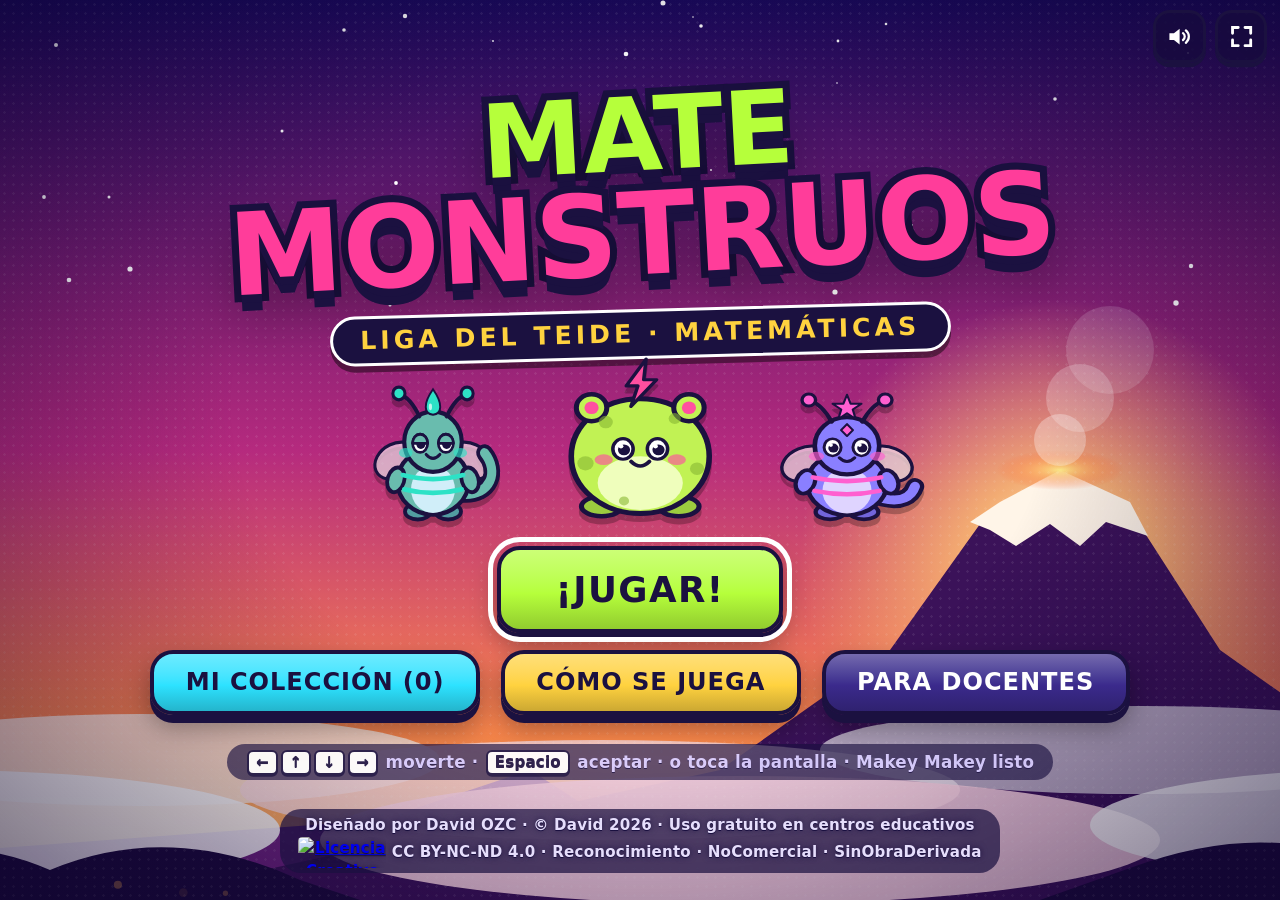
==== commit 2e1b293e: "Criaturas más variadas, rivales distintos al compañero y frases graciosas en colección y combates Co" ====
--- a/index.html
+++ b/index.html
@@ -443,6 +443,27 @@
 .lvl .lt{display:flex;flex-direction:column;gap:.1rem;min-width:0}.lvl .lt .nm{font-size:1.05rem}.lvl .lt .ds{font-size:.76rem;line-height:1.2}
 @media (max-aspect-ratio:1/1),(max-width:760px){.lvgrid{flex-direction:column;align-items:stretch;width:min(30rem,96vw)}}
 .lvl .lt .tag{align-self:flex-start}
+
+/* colección: celdas pulsables y burbuja de frase */
+.dex .dcell{all:unset;box-sizing:border-box;display:block;text-align:center;font-size:.7rem;text-transform:uppercase;cursor:pointer;border-radius:1rem;padding:.2rem;color:#fff;font-weight:900}
+.dex .dcell:hover,.dex .dcell:focus-visible{background:rgba(255,255,255,.14);outline:.18rem solid var(--yellow)}
+.dex .dcell svg{width:100%;display:block}
+.dex .dcell span{display:block}
+.dhop{animation:dhop .6s}
+@keyframes dhop{0%{transform:translateY(0) scale(1)}30%{transform:translateY(-12%) scale(1.08,.94)}55%{transform:translateY(0) scale(.94,1.06)}100%{transform:none}}
+.dexbub{position:fixed;z-index:60;max-width:min(17rem,86vw);padding:.55rem .8rem;border:.2rem solid var(--ink);border-radius:1rem;background:#fff;color:var(--ink);box-shadow:0 .25rem 0 var(--ink);pointer-events:none;animation:bpop .25s}
+.dexbub b{display:block;font-size:.8rem;text-transform:uppercase;color:var(--ink);background:var(--c);border-radius:.6rem;padding:0 .4rem;width:fit-content;margin-bottom:.2rem}
+.dexbub span{display:block;font-size:.95rem;font-weight:800;line-height:1.2}
+.dexbub::after{content:"";position:absolute;left:var(--ax,50%);bottom:-.7rem;margin-left:-.5rem;border:.5rem solid transparent;border-top:.6rem solid var(--ink);border-bottom:0}
+.dexbub.below::after{bottom:auto;top:-.7rem;border-top:0;border-bottom:.6rem solid var(--ink)}
+@keyframes bpop{from{transform:scale(.7);opacity:0}to{transform:none;opacity:1}}
+/* frase del rival al aparecer */
+.foesay{grid-area:q;align-self:center;justify-self:center;max-width:min(34rem,92%);text-align:center;background:#fff;color:var(--ink);border:.25rem solid var(--ink);border-radius:1.4rem;box-shadow:0 .4rem 0 var(--ink);padding:.9rem 1.2rem;animation:bpop .35s;display:flex;flex-direction:column;gap:.4rem;cursor:pointer}
+.foesay .who{align-self:center;background:var(--c);border-radius:.8rem;padding:.1rem .7rem;font-weight:900;text-transform:uppercase;font-size:clamp(.8rem,2.4vmin,1.1rem)}
+.foesay .who em{font-style:normal;color:#b0103a}
+.foesay .txt{font-size:clamp(1.05rem,3.6vmin,1.9rem);font-weight:900;line-height:1.15}
+.foesay .go{font-size:.75rem;opacity:.6}
+@media (prefers-reduced-motion:reduce){.dexbub,.foesay,.dhop{animation:none!important}}
 </style>
 </head>
 <body>
@@ -1641,7 +1662,17 @@
   tierra: { body: '#c8935f', belly: '#f6e3c4', acc: '#7de0a3', dark: '#4a2f18', label: 'Tierra' },
   cosmos: { body: '#9b6bff', belly: '#e6dcff', acc: '#ff5fd0', dark: '#2a1670', label: 'Cosmos' }
 };
-const BODIES = ['blob', 'cat', 'dino', 'bird', 'fish', 'bug'];
+const BODIES = ['blob', 'cat', 'dino', 'bird', 'fish', 'bug', 'bunny', 'turtle', 'owl'];
+const NOISE = { blob: '¡Blup!', cat: '¡Miau!', dino: '¡Roarr!', bird: '¡Pío pío!', fish: '¡Glu glu!', bug: '¡Bzzz!', bunny: '¡Boing!', turtle: '¡Despacito!', owl: '¡Uuuh!' };
+const PHR = {
+  fuego: ['Cuidado, que quemo… ¡de la risa!', 'Mi ensalada favorita: sumas a la parrilla.', 'Hoy me he levantado con la chispa puesta.', '¡Ni el volcán me gana haciendo cuentas!', 'Soy tan caliente que las fracciones se derriten.', 'Mis tostadas las hago con un estornudo.', 'Cada vez que me río, saco humo.', 'Mis cuentas siempre salen… ¡ardientes!', 'No me soples, que me enciendo.', 'Prometo no quemarte los deberes.', 'Mira cómo me sale humo de las orejas.', 'Tengo más chispa que una fiesta en Tenerife.', '¿Una barbacoa? ¡Ya estoy a punto!', 'Cuanto más difícil el reto, más me enciendo.', 'Si me abrazas, ¡calentito que vas a estar!', 'Mi superpoder: calentar la sopa sin cazo.', 'Soy un genio: ¡hasta la tabla del 7 la hago a la brasa!', 'Dicen que soy de armas tomar… ¡y de sumas también!'],
+  agua: ['Splash: ese ha sido mi aplauso.', 'Soy tan mojado que mi sombra gotea.', '¿Tienes una toalla? Estoy empapado de ideas.', 'Burbuja va, burbuja viene, ¡y yo con mi sumita!', 'Llevo todo el día buceando entre números.', 'No me hagas cosquillas, que me desbordo.', 'Hablo con mucha fluidez… ¡y resuelvo también!', 'Cuidado con mi olita, ¡sale sin avisar!', 'Mi canción favorita es el glu glu glu.', 'Si me da la risa, hago un charco.', 'Sé nadar de espaldas y de fracciones.', 'Aquí abajo se estudia mucho… ¡la tabla del mar!', 'Me peino con las olas, ¿te gusta?', 'Pesco los errores y los devuelvo al mar.', 'Si me pierdo, sigo la corriente.', 'Soy más fresquito que una lechuga.', '¡Qué sed tengo! Y eso que soy de agua.', 'Mi plan perfecto: remojón y a resolver.'],
+  planta: ['¡Estoy creciendo! Mira, ya llego a la rodilla.', '¿Me riegas la imaginación?', 'Tengo raíces… ¡y también muchas ideas!', 'Mi hobby: tomar el sol y resolver sumas.', 'Cuidado, que doy abrazos de hiedra.', 'Dicen que tengo buen tallo para las mates.', 'Florezco cada vez que aciertas.', 'Estornudo polen y se me escapan los números.', 'Yo nunca dejo plantado a nadie.', 'Hago fotosíntesis y también fotosuma.', 'Si me cuentas un chiste, ¡brotan flores!', '¡Qué bien huelo! ¿A que sí?', 'Mi lema: ¡a crecer, a crecer!', 'Me encantan los problemas de huerto.', 'Hoy estoy más verde que nunca.', 'Mis hojas de cálculo son de verdad.', 'No soy una mala hierba, soy una buena idea.', 'Si me riegas poco, me pongo mustio… ¡de sueño!'],
+  rayo: ['¡Zas! Ya he resuelto la cuenta.', 'Se me ha cargado el pelo de electricidad.', 'No me toques, que doy calambre… ¡de risa!', 'Soy tan rápido que llego antes de salir.', 'Me alimento de enchufes… ¡con permiso!', 'Chispas: se me han puesto los pelos de punta.', '¿Quieres ver mi truco? ¡Pi pi pi!', 'Mis rayos siempre aciertan… menos al estornudar.', 'Voy a toda pastilla, con la carga completa.', 'Soy el más brillante de la clase.', 'Tengo mucha corriente… de simpatía.', 'Cuando me emociono, salgo iluminado en las fotos.', 'Una sumita rápida y me recargo.', 'Se me gasta la batería de tanto reír.', '¡Truenos y relámpagos! Qué buen reto.', 'Me da igual el voltaje: ¡me sé las tablas!', 'Soy tan veloz que me adelanto a la respuesta.', 'Mi móvil me envidia la carga.'],
+  tierra: ['Soy duro como una roca, pero con corazón blandito.', 'Cuidado con mis piedras: ¡pesan un montón!', 'Llevo todo el día rodando de puro gusto.', 'Me escondo bajo tierra para pensar en paz.', 'Tengo la cabeza dura… ¡pero para estudiar!', 'Soy un roquero: ¡pura piedra!', 'Cuidado con los terremotos de risa.', 'Mi comida favorita son las papas arrugadas.', 'Mi lema: paso a paso se llega a la cima.', 'Cavar, cavar y siempre encuentro un acierto.', 'Soy más fuerte que un muro… ¡y más tierno!', 'Si me tropiezas, ¡rebotas!', '¿Picnic en el barranco? ¡Me apunto!', 'Soy muy cabezón: no paro hasta acertar.', 'De pequeño fui guijarro; ahora soy una montaña.', 'No me muevo mucho, pero ¡cuánto pienso!', 'Mis amigos dicen que soy de piedra… ¡pero de piedra preciosa!', 'Ni un terremoto me despeina.'],
+  cosmos: ['Mira cuántas estrellas: ¡contémoslas juntos!', 'Vengo de lejos: de la Luna, derechito.', 'Mi nave va a toda órbita.', 'Soy un cometa: dejo un rastro de risas.', 'Me gusta pasear por la Vía Láctea.', 'Floto hasta cuando hago restas.', 'Mil estrellas contadas y todavía no me canso.', 'Si me ves brillar, es que has acertado.', 'Cuando me aburro, cuento planetas.', '¡Qué cielo tan limpio hay en Tenerife!', 'Soy más rápido que un satélite con prisa.', 'No tengo gravedad… ¡pero tengo mucha gracia!', 'Ay, se me ha escapado un asteroide.', 'Mi hobby es dormir bajo las estrellas.', '¿Una vueltecita por los anillos de Saturno?', 'Para mí las mates son un cielo… ¡lleno de estrellas!', 'Soy algo despistado: me perdí en un agujero negro.', 'Mi galaxia favorita es la tuya.']
+};
+const ELKEYS = ['fuego', 'agua', 'planta', 'rayo', 'tierra', 'cosmos'];
 const SYL = {
   fuego: [['Pir', 'Brasi', 'Lavi', 'Tiz', 'Ceni', 'Cráter', 'Fogo', 'Chispi'], ['ko', 'tón', 'la', 'zo', 'ito', 'ín', 'run', 'ñoz']],
   agua: [['Bur', 'Mari', 'Ola', 'Gotu', 'Coral', 'Nauti', 'Splu', 'Bubi'], ['xa', 'ño', 'ta', 'bi', 'llo', 'mar', 'pi', 'dú']],
@@ -1662,7 +1693,13 @@
   const s = SYL[el];
   const name = s[0][Math.floor(r() * s[0].length)] + s[1][Math.floor(r() * s[1].length)];
   const col = { body: mix(E.body, r() < .5 ? '#ffffff' : E.dark, Math.abs(hue)), belly: E.belly, acc: E.acc, dark: E.dark };
-  return { seed, element: el, body, tail, name: name.charAt(0).toUpperCase() + name.slice(1), col, label: E.label };
+  // rasgos propios (se sortean después de los antiguos para conservar nombre y cola)
+  const tEl = ELKEYS[Math.floor(r() * ELKEYS.length)], tAmt = r(), swapAcc = r() < .4, bellyMix = r() < .35;
+  const pat = Math.floor(r() * 4), eyeS = Math.floor(r() * 4), gear = Math.floor(r() * 4);
+  const wide = .9 + r() * .22, short = .88 + r() * .12, say = Math.floor(r() * PHR[el].length);
+  if (tEl !== el) { col.body = mix(col.body, ELEM[tEl].body, .12 + tAmt * .3); if (swapAcc) col.acc = ELEM[tEl].acc; }
+  if (bellyMix) col.belly = mix(col.belly, col.acc, .3);
+  return { seed, element: el, body, tail, pat, eyeS, gear, wide, short, name: name.charAt(0).toUpperCase() + name.slice(1), col, label: E.label, say: NOISE[body] + ' ' + PHR[el][say] };
 }
 
 /* decoraciones elementales (origen en la base, crecen hacia arriba) */
@@ -1680,7 +1717,7 @@
   return `<g transform="translate(${x} ${y}) rotate(${rot || 0}) scale(${sc})">${d}</g>`;
 }
 
-function eyes(mood, fx, fy, boss) {
+function eyes(mood, fx, fy, boss, st, lid) {
   const L = fx - 17, Rx = fx + 17;
   const pup = boss ? '#e0143c' : INK;
   if (mood === 'happy') {
@@ -1693,7 +1730,12 @@
     const x = (cx) => `<path d="M${cx - 8} ${fy - 8} L${cx + 8} ${fy + 8} M${cx + 8} ${fy - 8} L${cx - 8} ${fy + 8}" stroke="${INK}" stroke-width="5" stroke-linecap="round"/>`;
     return x(L) + x(Rx);
   }
-  const one = cx => `<ellipse cx="${cx}" cy="${fy}" rx="10" ry="11.5" fill="#fff" stroke="${INK}" stroke-width="3.5"/><circle cx="${cx + 1}" cy="${fy + 1}" r="6" fill="${pup}"/><circle cx="${cx - 2}" cy="${fy - 3}" r="2.4" fill="#fff"/>`;
+  st = boss ? 0 : (st || 0);
+  const ex = st === 1 ? 12.5 : 10, ey = st === 1 ? 13.5 : 11.5, pr = st === 1 ? 7.5 : 6;
+  const one = cx => st === 3
+    ? `<circle cx="${cx}" cy="${fy + 1}" r="8" fill="${INK}"/><circle cx="${cx - 2.5}" cy="${fy - 2}" r="3.2" fill="#fff"/><circle cx="${cx + 3}" cy="${fy + 3.5}" r="1.5" fill="#fff"/>`
+    : `<ellipse cx="${cx}" cy="${fy}" rx="${ex}" ry="${ey}" fill="#fff" stroke="${INK}" stroke-width="3.5"/><circle cx="${cx + 1}" cy="${fy + 1}" r="${pr}" fill="${pup}"/><circle cx="${cx - 2}" cy="${fy - 3}" r="2.4" fill="#fff"/>`
+      + (st === 2 ? `<path d="M${cx - ex} ${fy} A${ex} ${ey} 0 0 1 ${cx + ex} ${fy}Z" fill="${lid}" stroke="${INK}" stroke-width="3.5" stroke-linejoin="round"/>` : '');
   let s = one(L) + one(Rx);
   if (boss) s += `<path d="M${L - 14} ${fy - 17} L${L + 9} ${fy - 8}" stroke="${INK}" stroke-width="6" stroke-linecap="round"/><path d="M${Rx + 14} ${fy - 17} L${Rx - 9} ${fy - 8}" stroke="${INK}" stroke-width="6" stroke-linecap="round"/>`;
   return s;
@@ -1728,14 +1770,15 @@
     b += `<defs><radialGradient id="${id}a"><stop offset="0" stop-color="${ac}" stop-opacity=".75"/><stop offset="1" stop-color="${ac}" stop-opacity="0"/></radialGradient></defs><circle class="aura" cx="100" cy="112" r="92" fill="url(#${id}a)"/>`;
   }
   // alas / aletas traseras
-  if (cr.body === 'bird') b += `<ellipse cx="46" cy="128" rx="22" ry="34" transform="rotate(20 46 128)" fill="${mix(c.body, c.dark, .2)}" stroke="${INK}" stroke-width="5"/><ellipse cx="154" cy="128" rx="22" ry="34" transform="rotate(-20 154 128)" fill="${mix(c.body, c.dark, .2)}" stroke="${INK}" stroke-width="5"/>`;
+  if (cr.body === 'bird' || cr.body === 'owl') b += `<ellipse cx="46" cy="128" rx="22" ry="34" transform="rotate(20 46 128)" fill="${mix(c.body, c.dark, .2)}" stroke="${INK}" stroke-width="5"/><ellipse cx="154" cy="128" rx="22" ry="34" transform="rotate(-20 154 128)" fill="${mix(c.body, c.dark, .2)}" stroke="${INK}" stroke-width="5"/>`;
   if (cr.body === 'bug') b += `<ellipse cx="52" cy="108" rx="30" ry="22" transform="rotate(-25 52 108)" fill="#fff" fill-opacity=".6" stroke="${INK}" stroke-width="4"/><ellipse cx="148" cy="108" rx="30" ry="22" transform="rotate(25 148 108)" fill="#fff" fill-opacity=".6" stroke="${INK}" stroke-width="4"/>`;
-  if (stage >= 3 && cr.body !== 'bird' && cr.body !== 'bug') b += `<path d="M58 118 C20 96 12 130 30 150 C40 132 50 128 62 134Z" fill="${c.acc}" stroke="${INK}" stroke-width="4.5" stroke-linejoin="round"/><path d="M142 118 C180 96 188 130 170 150 C160 132 150 128 138 134Z" fill="${c.acc}" stroke="${INK}" stroke-width="4.5" stroke-linejoin="round"/>`;
+  if (stage >= 3 && cr.body !== 'bird' && cr.body !== 'bug' && cr.body !== 'owl') b += `<path d="M58 118 C20 96 12 130 30 150 C40 132 50 128 62 134Z" fill="${c.acc}" stroke="${INK}" stroke-width="4.5" stroke-linejoin="round"/><path d="M142 118 C180 96 188 130 170 150 C160 132 150 128 138 134Z" fill="${c.acc}" stroke="${INK}" stroke-width="4.5" stroke-linejoin="round"/>`;
   // cola
-  if (cr.body !== 'blob' && cr.body !== 'bird') {
+  if (cr.body !== 'blob' && cr.body !== 'bird' && cr.body !== 'owl' && cr.body !== 'bunny' && cr.body !== 'turtle') {
     const t = tailPath(cr, c.body); b += t.svg;
     if (cr.body === 'cat' || cr.body === 'dino') b += decor(cr.element, t.tip[0], t.tip[1] + 4, stage >= 2 ? .8 : .6, c, 20);
   }
+  if (cr.body === 'bunny') b += `<circle cx="150" cy="156" r="13" fill="${c.belly}" stroke="${INK}" stroke-width="5"/>`;
   if (cr.body === 'fish') b += `<path d="M142 140 L186 112 L180 150 L186 178 Z" fill="${c.acc}" stroke="${INK}" stroke-width="5" stroke-linejoin="round"/>`;
   // cuerpo
   if (blob) {
@@ -1744,12 +1787,20 @@
     b += `<circle cx="52" cy="62" r="15" fill="${c.body}" stroke="${INK}" stroke-width="5"/><circle cx="148" cy="62" r="15" fill="${c.body}" stroke="${INK}" stroke-width="5"/><circle cx="52" cy="62" r="7" fill="${c.acc}"/><circle cx="148" cy="62" r="7" fill="${c.acc}"/>`;
   } else {
     const rx = cr.body === 'dino' ? 52 : 47, ry = cr.body === 'fish' ? 38 : 42;
+    if (cr.body === 'turtle') b += `<ellipse cx="100" cy="126" rx="71" ry="56" fill="${mix(c.body, c.dark, .45)}" stroke="${INK}" stroke-width="5.5"/><path d="M44 112 l14 -10 M156 112 l-14 -10 M36 136 h18 M164 136 h-18 M46 160 l14 8 M154 160 l-14 8 M60 92 l8 -12 M140 92 l-8 -12" stroke="${INK}" stroke-width="4" stroke-linecap="round" opacity=".7"/><circle cx="50" cy="124" r="5" fill="${c.acc}"/><circle cx="150" cy="124" r="5" fill="${c.acc}"/><circle cx="48" cy="148" r="4" fill="${c.acc}"/><circle cx="152" cy="148" r="4" fill="${c.acc}"/>`;
     b += `<ellipse cx="80" cy="172" rx="17" ry="10" fill="${mix(c.body, c.dark, .25)}" stroke="${INK}" stroke-width="5"/><ellipse cx="120" cy="172" rx="17" ry="10" fill="${mix(c.body, c.dark, .25)}" stroke="${INK}" stroke-width="5"/>`;
     b += `<ellipse cx="100" cy="134" rx="${rx}" ry="${ry}" fill="${c.body}" stroke="${INK}" stroke-width="5.5"/><ellipse cx="100" cy="144" rx="${rx - 18}" ry="${ry - 12}" fill="${c.belly}" opacity=".92"/>`;
     b += `<ellipse cx="${100 - rx - 2}" cy="132" rx="11" ry="16" transform="rotate(18 ${100 - rx - 2} 132)" fill="${c.body}" stroke="${INK}" stroke-width="5"/><ellipse cx="${100 + rx + 2}" cy="132" rx="11" ry="16" transform="rotate(-18 ${100 + rx + 2} 132)" fill="${c.body}" stroke="${INK}" stroke-width="5"/>`;
     if (cr.body === 'bug') b += `<path d="M60 126 q40 10 80 0 M62 144 q38 9 76 0" fill="none" stroke="${c.acc}" stroke-width="6" stroke-linecap="round"/>`;
     if (stage >= 2 && cr.body !== 'bug') b += `<path d="M62 118 l10 12 M78 112 l10 14 M126 112 l-10 14 M142 118 l-10 12" stroke="${c.acc}" stroke-width="6" stroke-linecap="round"/>`;
     if (stage >= 3) b += `<polygon points="58,112 44,92 70,100" fill="${c.acc}" stroke="${INK}" stroke-width="4" stroke-linejoin="round"/><polygon points="142,112 156,92 130,100" fill="${c.acc}" stroke="${INK}" stroke-width="4" stroke-linejoin="round"/>`;
+    // accesorios detrás de la cabeza
+    if (cr.body === 'bunny') b += `<ellipse cx="76" cy="40" rx="12" ry="31" transform="rotate(-9 76 40)" fill="${c.body}" stroke="${INK}" stroke-width="5"/><ellipse cx="76" cy="42" rx="5.5" ry="21" transform="rotate(-9 76 42)" fill="${c.acc}" opacity=".7"/><ellipse cx="124" cy="40" rx="12" ry="31" transform="rotate(9 124 40)" fill="${c.body}" stroke="${INK}" stroke-width="5"/><ellipse cx="124" cy="42" rx="5.5" ry="21" transform="rotate(9 124 42)" fill="${c.acc}" opacity=".7"/>`;
+    if (cr.body === 'owl') b += `<polygon points="66,62 62,34 94,52" fill="${c.body}" stroke="${INK}" stroke-width="5" stroke-linejoin="round"/><polygon points="134,62 138,34 106,52" fill="${c.body}" stroke="${INK}" stroke-width="5" stroke-linejoin="round"/>`;
+    if (!boss && (cr.body === 'fish' || cr.body === 'dino' || cr.body === 'turtle')) {
+      if (cr.gear === 1) b += `<polygon points="68,60 60,30 90,50" fill="${c.belly}" stroke="${INK}" stroke-width="4.5" stroke-linejoin="round"/><polygon points="132,60 140,30 110,50" fill="${c.belly}" stroke="${INK}" stroke-width="4.5" stroke-linejoin="round"/>`;
+      if (cr.gear === 2) b += `<circle cx="68" cy="58" r="15" fill="${c.body}" stroke="${INK}" stroke-width="5"/><circle cx="68" cy="58" r="7" fill="${c.acc}"/><circle cx="132" cy="58" r="15" fill="${c.body}" stroke="${INK}" stroke-width="5"/><circle cx="132" cy="58" r="7" fill="${c.acc}"/>`;
+    }
     // cabeza
     b += `<circle cx="100" cy="84" r="38" fill="${c.body}" stroke="${INK}" stroke-width="5.5"/>`;
     // rasgos de cabeza según tipo
@@ -1758,21 +1809,34 @@
     if (cr.body === 'bird') b += `<path d="M84 50 q-6 -18 4 -26 q2 12 8 22 M100 46 q0 -22 12 -28 q-2 14 -4 28 M112 50 q8 -14 20 -14 q-8 8 -12 18" fill="${c.acc}" stroke="${INK}" stroke-width="3.5" stroke-linejoin="round"/><polygon points="100,92 88,104 112,104" fill="${c.acc}" stroke="${INK}" stroke-width="4" stroke-linejoin="round"/>`;
     if (cr.body === 'fish') b += `<path d="M66 70 Q100 18 134 70 Q100 52 66 70Z" fill="${c.acc}" stroke="${INK}" stroke-width="5" stroke-linejoin="round"/><ellipse cx="62" cy="92" rx="10" ry="16" transform="rotate(30 62 92)" fill="${c.acc}" stroke="${INK}" stroke-width="4"/><ellipse cx="138" cy="92" rx="10" ry="16" transform="rotate(-30 138 92)" fill="${c.acc}" stroke="${INK}" stroke-width="4"/>`;
     if (cr.body === 'bug') b += `<path d="M82 52 Q70 28 56 24 M118 52 Q130 28 144 24" fill="none" stroke="${INK}" stroke-width="5" stroke-linecap="round"/><circle cx="55" cy="23" r="8" fill="${c.acc}" stroke="${INK}" stroke-width="4"/><circle cx="145" cy="23" r="8" fill="${c.acc}" stroke="${INK}" stroke-width="4"/>`;
+    if (cr.body === 'owl') b += `<circle cx="83" cy="86" r="19" fill="${c.belly}" stroke="${INK}" stroke-width="3.5"/><circle cx="117" cy="86" r="19" fill="${c.belly}" stroke="${INK}" stroke-width="3.5"/>`;
+    if (!boss && cr.gear === 3 && (cr.body === 'fish' || cr.body === 'dino' || cr.body === 'turtle')) b += `<path d="M66 96 l-20 -5 M66 102 l-21 3 M134 96 l20 -5 M134 102 l21 3" stroke="${INK}" stroke-width="3.5" stroke-linecap="round"/>`;
+  }
+  // dibujos del pelaje (no en los jefes, que lucen aspecto propio)
+  if (!boss) {
+    const pc = mix(c.body, c.dark, .38), sp = (arr) => arr.map(a => `<circle cx="${a[0]}" cy="${a[1]}" r="${a[2]}" fill="${pc}" opacity=".6"/>`).join('');
+    if (cr.pat === 1) b += blob ? sp([[66, 78, 7], [134, 74, 6], [46, 124, 8], [156, 130, 7], [84, 166, 5]]) : sp([[72, 126, 8], [128, 138, 7], [88, 160, 5], [136, 118, 5], [76, 62, 6], [126, 62, 5]]);
+    if (cr.pat === 2) b += blob
+      ? [96, 114, 132].map(y => `<path d="M40 ${y} q14 7 28 2 M160 ${y} q-14 7 -28 2" fill="none" stroke="${pc}" stroke-width="5" stroke-linecap="round" opacity=".7"/>`).join('')
+      : [120, 134, 148].map(y => `<path d="M56 ${y} q10 5 20 1 M144 ${y} q-10 5 -20 1" fill="none" stroke="${pc}" stroke-width="5" stroke-linecap="round" opacity=".7"/>`).join('');
+    if (cr.pat === 3) { const my = blob ? 78 : 63; b += `<path d="M100 ${my - 8} l7 8 -7 8 -7 -8z" fill="${c.acc}" stroke="${INK}" stroke-width="2.5" stroke-linejoin="round"/>`; }
   }
   // decoración elemental en la cabeza
   const topY = blob ? 56 : cr.body === 'bug' || cr.body === 'bird' || cr.body === 'dino' ? 50 : 50;
   if (cr.body === 'blob' || cr.body === 'fish' || cr.body === 'bug' || cr.body === 'bird') b += decor(cr.element, 100, topY, stage === 1 ? .85 : stage === 2 ? 1.15 : 1.45, c);
-  else if (cr.body === 'cat' || cr.body === 'dino') b += decor(cr.element, 100, topY - 4, stage === 1 ? .55 : stage === 2 ? .8 : 1.05, c);
+  else if (cr.body === 'cat' || cr.body === 'dino' || cr.body === 'bunny' || cr.body === 'turtle' || cr.body === 'owl') b += decor(cr.element, 100, topY - 4, stage === 1 ? .55 : stage === 2 ? .8 : 1.05, c);
   // cara
   if (o.mood !== 'faint' && mood !== 'hurt') b += `<ellipse cx="${fx - 36}" cy="${fy + 12}" rx="9" ry="6" fill="${c.acc}" opacity=".65"/><ellipse cx="${fx + 36}" cy="${fy + 12}" rx="9" ry="6" fill="${c.acc}" opacity=".65"/>`;
-  b += eyes(mood, fx, fy, boss) + mouth(mood, fx, fy, boss);
+  b += eyes(mood, fx, fy, boss, cr.eyeS, c.body);
+  b += (cr.body === 'owl' && mood === 'idle' && !boss) ? `<polygon points="94,95 106,95 100,108" fill="${c.acc}" stroke="${INK}" stroke-width="3" stroke-linejoin="round"/>` : mouth(mood, fx, fy, boss);
   if (boss) { // corona o cuernos
     b += boss === 'final'
       ? `<path d="M64 ${blob ? 52 : 56} L70 ${blob ? 22 : 26} L84 ${blob ? 40 : 44} L100 ${blob ? 14 : 18} L116 ${blob ? 40 : 44} L130 ${blob ? 22 : 26} L136 ${blob ? 52 : 56}Z" fill="#ffd23f" stroke="${INK}" stroke-width="4.5" stroke-linejoin="round"/><circle cx="100" cy="${blob ? 40 : 44}" r="5" fill="#ff3d9a" stroke="${INK}" stroke-width="2.5"/>`
       : `<path d="M62 54 C40 40 44 16 58 10 C56 28 70 36 78 44Z" fill="#fff" stroke="${INK}" stroke-width="4.5" stroke-linejoin="round"/><path d="M138 54 C160 40 156 16 142 10 C144 28 130 36 122 44Z" fill="#fff" stroke="${INK}" stroke-width="4.5" stroke-linejoin="round"/>`;
   }
   if (stage >= 3 && !boss) b += `<polygon points="30,60 34,70 44,72 34,76 30,86 26,76 16,72 26,70" fill="#fff" stroke="${INK}" stroke-width="2" class="spark"/><polygon points="170,50 173,58 181,59 173,63 170,71 167,63 159,59 167,58" fill="#fff" stroke="${INK}" stroke-width="2" class="spark s2"/>`;
-  return `<svg viewBox="0 0 200 200" xmlns="http://www.w3.org/2000/svg" class="cr-svg" aria-hidden="true">${b}</svg>`;
+  const sx = boss ? 1 : (cr.wide || 1), sy = boss ? 1 : (cr.short || 1);
+  return `<svg viewBox="0 0 200 200" xmlns="http://www.w3.org/2000/svg" class="cr-svg" aria-hidden="true"><g transform="translate(100 182) scale(${sx.toFixed(3)} ${sy.toFixed(3)}) translate(-100 -182)">${b}</g></svg>`;
 }
 
 function egg(el, o) {
@@ -2118,7 +2182,8 @@
 let eggSeeds = [];
 function eggScreen() {
   const els = WORLDS[P.world].els;
-  eggSeeds = [0, 1, 2].map(i => ({ seed: Math.floor(Math.random() * 1e6) + 1, el: els[i % els.length] }));
+  eggSeeds = []; const bodies = [];
+  [0, 1, 2].forEach(i => { let seed, body, k = 0; do { seed = Math.floor(Math.random() * 1e6) + 1; body = C.make(seed, [els[i % els.length]]).body; } while (bodies.includes(body) && ++k < 40); bodies.push(body); eggSeeds.push({ seed, el: els[i % els.length] }); });
   show('egg', `<h2 class="t">¡Elige un huevo misterioso!</h2><p class="s">Dentro hay tu compañero de aventuras</p>
   <div class="eggs">${eggSeeds.map((e, i) => `<button class="egg" data-nav ${i === 1 ? 'data-first' : ''} data-act="egg" data-v="${i}" aria-label="Huevo ${i + 1}">${C.egg(e.el)}</button>`).join('')}</div>`, { back: 'world', backBtn: true });
 }
@@ -2146,9 +2211,27 @@
   <div class="cards-grid">${cats.map(c => { const I2 = Q.info(c, P.cycle); return `<button class="card" style="--c:${I2.color}" data-nav data-act="single" data-v="${c}">${bk(c)}<div class="ic" style="color:${I2.color}">${catIcon(c)}</div><span class="nm">${I2.name}</span></button>`; }).join('')}</div>
   <p class="keys">Duelo rápido: 2 combates + jefe de la categoría</p>`, { back: 'egg', backBtn: true });
 }
+function foeSayHtml(cr, title) {
+  return `<div class="foesay" style="--c:${C.ELEM[cr.element].body}"><span class="who">${title ? '<em>JEFE</em> ' + title + ' · ' : ''}${cr.name}</span><span class="txt">${cr.say}</span><span class="go">Toca o pulsa ESPACIO para seguir</span></div>`;
+}
+let dexTimer = 0;
+function dexSay(el, bounce) {
+  const d = SAVE.dex[+el.dataset.v]; if (!d) return; const cr = mkCr(d);
+  document.querySelectorAll('.dexbub').forEach(n => n.remove()); clearTimeout(dexTimer);
+  const b = document.createElement('div'); b.className = 'dexbub'; b.style.setProperty('--c', C.ELEM[cr.element].body); b.setAttribute('role', 'status');
+  b.innerHTML = `<b>${cr.name}</b><span>${cr.say}</span>`; document.body.appendChild(b);
+  const r = el.getBoundingClientRect(), w = b.offsetWidth, h = b.offsetHeight;
+  let x = Math.min(Math.max(8, r.left + r.width / 2 - w / 2), innerWidth - w - 8), y = r.top - h - 10, below = false;
+  if (y < 8) { y = r.bottom + 10; below = true; }
+  b.style.left = x + 'px'; b.style.top = y + 'px'; b.classList.toggle('below', below); b.style.setProperty('--ax', Math.round(r.left + r.width / 2 - x) + 'px');
+  if (bounce) { const sv = el.querySelector('svg'); if (sv) anim(sv, 'dhop', 600); sfx('click'); live(cr.name + ' dice: ' + cr.say); }
+  dexTimer = setTimeout(() => b.remove(), 4200);
+}
+app.addEventListener('pointerover', e => { if (e.pointerType !== 'mouse') return; const c = e.target.closest && e.target.closest('.dcell'); if (c) dexSay(c, true); });
+app.addEventListener('pointerout', e => { if (e.pointerType !== 'mouse') return; const c = e.target.closest && e.target.closest('.dcell'); if (c && !c.contains(e.relatedTarget)) { clearTimeout(dexTimer); document.querySelectorAll('.dexbub').forEach(n => n.remove()); } });
 function dexScreen() {
   const n = SAVE.dex.length;
-  show('dex', `<h2 class="t">Mi colección · ${n}</h2>${n ? `<div class="dex">${SAVE.dex.map((d, i) => { const cr = mkCr(d); return `<div>${C.svg(cr, { mood: 'happy', uid: 'd' + i })}<br>${cr.name}</div>`; }).join('')}</div>` : '<p class="s">Todavía no has domado ninguna criatura. ¡Gana combates para conseguirlas!</p>'}
+  show('dex', `<h2 class="t">Mi colección · ${n}</h2>${n ? `<div class="dex">${SAVE.dex.map((d, i) => { const cr = mkCr(d); return `<button class="dcell" data-nav data-act="dexsay" data-v="${i}" aria-label="${cr.name}: ${cr.say.replace(/"/g, '')}">${C.svg(cr, { mood: 'happy', uid: 'd' + i })}<span>${cr.name}</span></button>`; }).join('')}</div>` : '<p class="s">Todavía no has domado ninguna criatura. ¡Gana combates para conseguirlas!</p>'}
   <button class="btn" data-nav data-first data-act="back">Volver</button>`, { back: 'title' });
 }
 
@@ -2406,6 +2489,7 @@
     case 'gostory': closeModal(); startRun('story', null); break;
     case 'single': startRun('single', v); break;
     case 'dex': dexScreen(); break;
+    case 'dexsay': if (el) dexSay(el, true); break;
     case 'help': helpModal(); break;
     case 'teacher': teacherModal(); break;
     case 'closemodal': closeModal(); break;
@@ -2434,7 +2518,12 @@
 const PRAISE = ['¡Correcto!', '¡Muy bien!', '¡Bien pensado!', '¡Eso es!'];
 const BOSS_FINAL = 'Gran Maestro Calculón';
 function buildPlan(mode, cat, cycle) {
-  const els = WORLDS[P.world].els, mk = () => C.make(Math.floor(Math.random() * 1e7) + 7, els);
+  const els = WORLDS[P.world].els, me = mkCr(P.cr), usedNames = new Set([me.name]), lastBodies = [];
+  const mk = () => {
+    let c, k = 0;
+    do { c = C.make(Math.floor(Math.random() * 1e7) + 7, els); k++; } while (k < 80 && (usedNames.has(c.name) || c.body === me.body || lastBodies.includes(c.body)));
+    usedNames.add(c.name); lastBodies.push(c.body); if (lastBodies.length > 3) lastBodies.shift(); return c;
+  };
   const plan = [];
   if (mode === 'single') {
     plan.push({ kind: 'wild', cat, need: 4, foe: mk() }, { kind: 'wild', cat, need: 4, foe: mk() }, { kind: 'boss', cat, need: 5, foe: mk(), title: Q.info(cat, cycle).boss });
@@ -2543,6 +2632,10 @@
     banner(boss ? `¡${e.title}!` : `¡Aparece ${e.foe.name}!`, boss ? (e.kind === 'final' ? '¡El combate definitivo!' : 'Un jefe bloquea el camino') : info.name, boss, boss ? 2300 : 1500);
     live(boss ? 'Jefe: ' + e.title : 'Aparece ' + e.foe.name);
     await sleep(boss ? 2300 : 1500);
+    $('qpanel').style.display = ''; $('qpanel').innerHTML = foeSayHtml(e.foe, boss ? e.title : '');
+    live(e.foe.name + ' dice: ' + e.foe.say); S.hintAt = performance.now();
+    await new Promise(r => { let t; S.resume = () => { clearTimeout(t); S.resume = null; r(); }; t = setTimeout(() => { if (S && S.resume) S.resume(); }, 3800); const bx = $('qpanel').querySelector('.foesay'); if (bx) bx.onclick = () => { if (S && S.resume) S.resume(); }; });
+    $('qpanel').innerHTML = ''; await sleep(150);
     while (S.hp > 0) {
       await ask();
       if (S.lives <= 0) return finish(false);
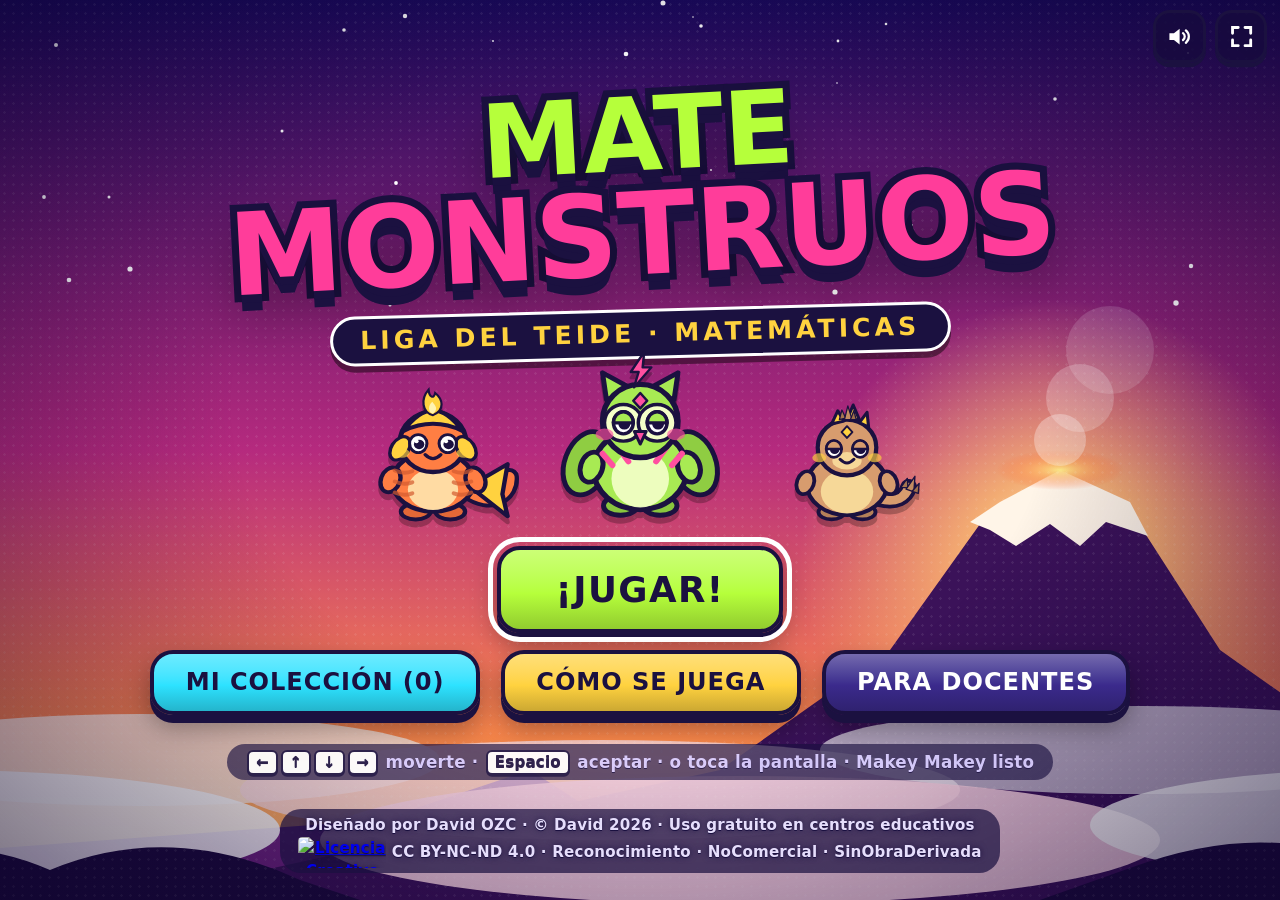
==== commit accdc4e6: "La frase del rival sale en un bocadillo junto al personaje, sin bloquear la pregunta Co-Authored-By:" ====
--- a/index.html
+++ b/index.html
@@ -457,13 +457,13 @@
 .dexbub::after{content:"";position:absolute;left:var(--ax,50%);bottom:-.7rem;margin-left:-.5rem;border:.5rem solid transparent;border-top:.6rem solid var(--ink);border-bottom:0}
 .dexbub.below::after{bottom:auto;top:-.7rem;border-top:0;border-bottom:.6rem solid var(--ink)}
 @keyframes bpop{from{transform:scale(.7);opacity:0}to{transform:none;opacity:1}}
-/* frase del rival al aparecer */
-.foesay{grid-area:q;align-self:center;justify-self:center;max-width:min(34rem,92%);text-align:center;background:#fff;color:var(--ink);border:.25rem solid var(--ink);border-radius:1.4rem;box-shadow:0 .4rem 0 var(--ink);padding:.9rem 1.2rem;animation:bpop .35s;display:flex;flex-direction:column;gap:.4rem;cursor:pointer}
-.foesay .who{align-self:center;background:var(--c);border-radius:.8rem;padding:.1rem .7rem;font-weight:900;text-transform:uppercase;font-size:clamp(.8rem,2.4vmin,1.1rem)}
-.foesay .who em{font-style:normal;color:#b0103a}
-.foesay .txt{font-size:clamp(1.05rem,3.6vmin,1.9rem);font-weight:900;line-height:1.15}
-.foesay .go{font-size:.75rem;opacity:.6}
-@media (prefers-reduced-motion:reduce){.dexbub,.foesay,.dhop{animation:none!important}}
+/* bocadillo del rival al aparecer */
+.fbub{position:fixed;z-index:30;padding:.45rem .75rem;border:.2rem solid var(--ink);border-radius:1.1rem;background:#fff;color:var(--ink);font-weight:900;font-size:clamp(.85rem,2.4vmin,1.15rem);line-height:1.15;box-shadow:0 .25rem 0 var(--ink);pointer-events:none;animation:bpop .3s;transition:opacity .45s}
+.fbub.out{opacity:0}
+.fbub::before{content:"";position:absolute;width:.9rem;height:.9rem;background:#fff;border:.2rem solid var(--ink);transform:rotate(45deg)}
+.fbub.side::before{right:-.55rem;top:.9rem;border-left:0;border-bottom:0}
+.fbub.under::before{left:var(--ax,80%);top:-.55rem;margin-left:-.45rem;border-right:0;border-bottom:0}
+@media (prefers-reduced-motion:reduce){.dexbub,.fbub,.dhop{animation:none!important}}
 </style>
 </head>
 <body>
@@ -2211,8 +2211,17 @@
   <div class="cards-grid">${cats.map(c => { const I2 = Q.info(c, P.cycle); return `<button class="card" style="--c:${I2.color}" data-nav data-act="single" data-v="${c}">${bk(c)}<div class="ic" style="color:${I2.color}">${catIcon(c)}</div><span class="nm">${I2.name}</span></button>`; }).join('')}</div>
   <p class="keys">Duelo rápido: 2 combates + jefe de la categoría</p>`, { back: 'egg', backBtn: true });
 }
-function foeSayHtml(cr, title) {
-  return `<div class="foesay" style="--c:${C.ELEM[cr.element].body}"><span class="who">${title ? '<em>JEFE</em> ' + title + ' · ' : ''}${cr.name}</span><span class="txt">${cr.say}</span><span class="go">Toca o pulsa ESPACIO para seguir</span></div>`;
+function foeBubble(cr) {
+  document.querySelectorAll('.fbub').forEach(n => n.remove());
+  const f = $('foe'), pl = $('fplate'); if (!f || !S) return;
+  const r = f.getBoundingClientRect(), pr = pl ? pl.getBoundingClientRect() : r, land = innerWidth > innerHeight && r.left > innerWidth * .4;
+  const b = document.createElement('div'); b.className = 'fbub ' + (land ? 'side' : 'under'); b.setAttribute('aria-hidden', 'true'); b.style.setProperty('--c', C.ELEM[cr.element].body);
+  b.style.maxWidth = (land ? Math.min(300, r.left - 24) : Math.min(250, innerWidth - 16)) + 'px'; b.textContent = cr.say; document.body.appendChild(b);
+  const w = b.offsetWidth; let x, y;
+  if (land) { x = Math.max(8, r.left - w + 12); y = Math.max(r.top + r.height * .4, pr.bottom + 10); }
+  else { x = Math.min(innerWidth - w - 8, Math.max(8, r.right - w)); y = pr.bottom + 10; b.style.setProperty('--ax', Math.round(r.left + r.width / 2 - x) + 'px'); }
+  b.style.left = x + 'px'; b.style.top = y + 'px';
+  setTimeout(() => b.classList.add('out'), 3900); setTimeout(() => b.remove(), 4400);
 }
 let dexTimer = 0;
 function dexSay(el, bounce) {
@@ -2632,10 +2641,7 @@
     banner(boss ? `¡${e.title}!` : `¡Aparece ${e.foe.name}!`, boss ? (e.kind === 'final' ? '¡El combate definitivo!' : 'Un jefe bloquea el camino') : info.name, boss, boss ? 2300 : 1500);
     live(boss ? 'Jefe: ' + e.title : 'Aparece ' + e.foe.name);
     await sleep(boss ? 2300 : 1500);
-    $('qpanel').style.display = ''; $('qpanel').innerHTML = foeSayHtml(e.foe, boss ? e.title : '');
-    live(e.foe.name + ' dice: ' + e.foe.say); S.hintAt = performance.now();
-    await new Promise(r => { let t; S.resume = () => { clearTimeout(t); S.resume = null; r(); }; t = setTimeout(() => { if (S && S.resume) S.resume(); }, 3800); const bx = $('qpanel').querySelector('.foesay'); if (bx) bx.onclick = () => { if (S && S.resume) S.resume(); }; });
-    $('qpanel').innerHTML = ''; await sleep(150);
+    foeBubble(e.foe);
     while (S.hp > 0) {
       await ask();
       if (S.lives <= 0) return finish(false);
@@ -2767,7 +2773,7 @@
 }
 async function won() {
   const e = S.enc, boss = !!e.title, my = tok;
-  setFoe('faint'); const inner = $('foe').querySelector('.inner'); inner.classList.remove('bob');
+  document.querySelectorAll('.fbub').forEach(n => n.remove()); setFoe('faint'); const inner = $('foe').querySelector('.inner'); inner.classList.remove('bob');
   await sleep(450);
   if (!boss) {
     anim(inner, 'spinout', 1000); sfx('capture'); const c = center($('foe')); FX.burst(c[0], c[1], ['#fff', '#b6ff3b', '#ffd23f', '#2de2ff'], 50, 10);
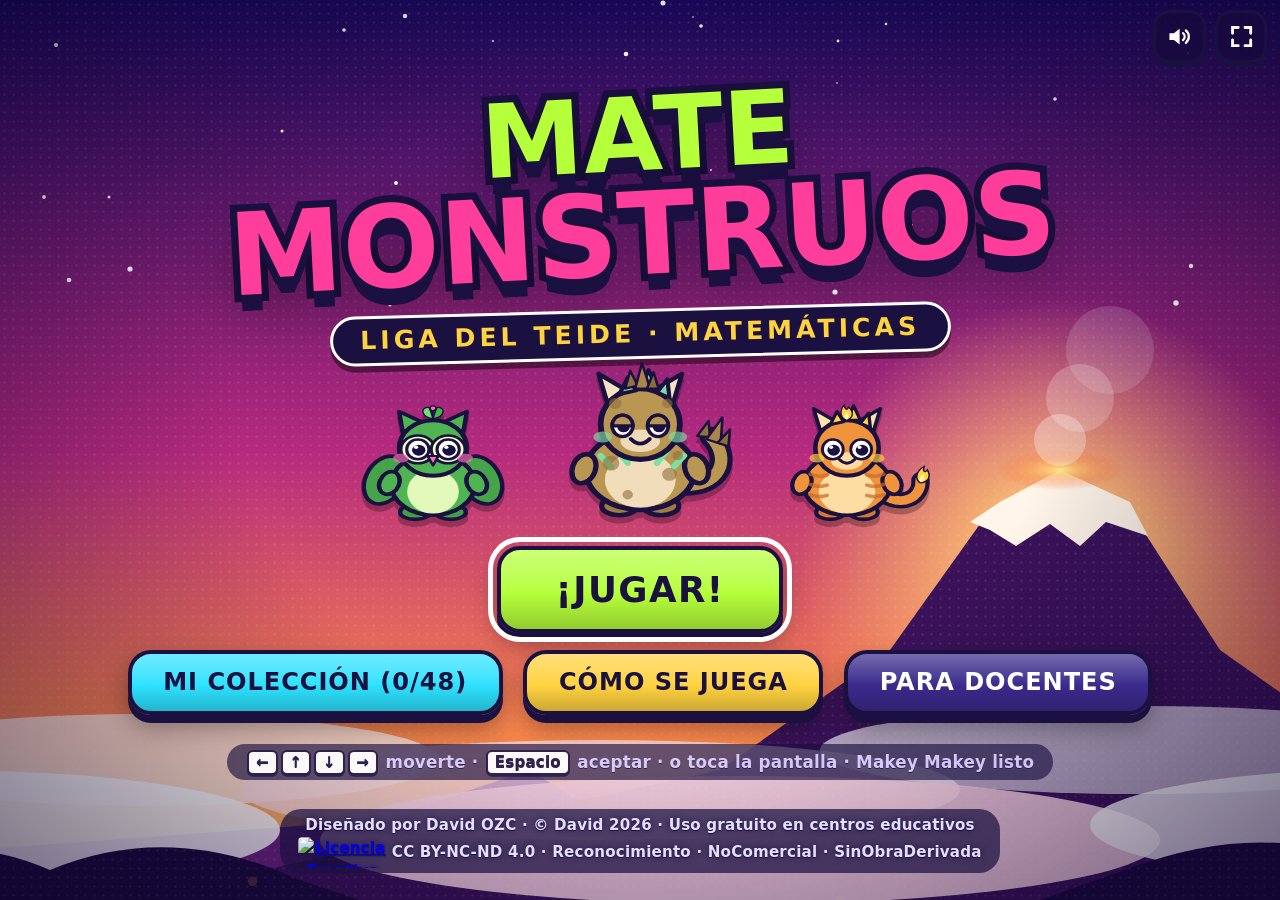
==== commit 8b247e1b: "Plantel fijo de 48 criaturas únicas con frase propia, colección completa y rivales sin repetición; a" ====
--- a/index.html
+++ b/index.html
@@ -464,6 +464,8 @@
 .fbub.side::before{right:-.55rem;top:.9rem;border-left:0;border-bottom:0}
 .fbub.under::before{left:var(--ax,80%);top:-.55rem;margin-left:-.45rem;border-right:0;border-bottom:0}
 @media (prefers-reduced-motion:reduce){.dexbub,.fbub,.dhop{animation:none!important}}
+
+.dex .dcell.locked{cursor:default;opacity:.9}.dex .dcell.locked svg{filter:brightness(0) opacity(.28)}.dex .dcell.locked span{opacity:.5}
 </style>
 </head>
 <body>
@@ -1299,7 +1301,7 @@
   return build({ cat: 'geometria', text: '¿Qué tipo de ángulo es este?', visual: angleSvg(deg), correct: t, wrong: ['agudo', 'recto', 'obtuso'].filter(x => x !== t), n: 3, hint: 'Recto: como la esquina de un folio · Agudo: más cerrado · Obtuso: más abierto', key: 'x|an' + deg });
 }
 function halfRectQ() {
-  const w = 2 * R.int(2, 6), h = R.int(2, 7), v = svg('0 0 200 120', `<rect x="25" y="25" width="140" height="70" fill="#2de2ff" ${ST}/><line x1="25" y1="25" x2="165" y2="95" stroke="#fff" stroke-width="4" stroke-dasharray="8 6"/><text x="95" y="18" text-anchor="middle" class="dim">${w} cm</text><text x="172" y="64" class="dim">${h} cm</text>`, 'fig wide');
+  const w = 2 * R.int(2, 6), h = R.int(2, 7), v = svg('0 0 235 120', `<rect x="25" y="25" width="140" height="70" fill="#2de2ff" ${ST}/><line x1="25" y1="25" x2="165" y2="95" stroke="#fff" stroke-width="4" stroke-dasharray="8 6"/><text x="95" y="18" text-anchor="middle" class="dim">${w} cm</text><text x="172" y="64" class="dim">${h} cm</text>`, 'fig wide');
   return build({ cat: 'areas', text: 'El rectángulo se corta por la diagonal en dos triángulos iguales. ¿Qué área tiene cada triángulo?', visual: v, correct: `${w * h / 2} cm²`, wrong: [w * h, w + h, w * h / 2 + 2, w * h / 2 - 2, 2 * (w + h)].filter(x => x > 0 && x !== w * h / 2).map(x => x + ' cm²'), hint: `Área del rectángulo: ${w} × ${h} = ${w * h} cm²; cada triángulo es la mitad: ${w * h / 2} cm²`, key: 'x|hr' + w + h });
 }
 function barC1Q() {
@@ -1663,16 +1665,6 @@
   cosmos: { body: '#9b6bff', belly: '#e6dcff', acc: '#ff5fd0', dark: '#2a1670', label: 'Cosmos' }
 };
 const BODIES = ['blob', 'cat', 'dino', 'bird', 'fish', 'bug', 'bunny', 'turtle', 'owl'];
-const NOISE = { blob: '¡Blup!', cat: '¡Miau!', dino: '¡Roarr!', bird: '¡Pío pío!', fish: '¡Glu glu!', bug: '¡Bzzz!', bunny: '¡Boing!', turtle: '¡Despacito!', owl: '¡Uuuh!' };
-const PHR = {
-  fuego: ['Cuidado, que quemo… ¡de la risa!', 'Mi ensalada favorita: sumas a la parrilla.', 'Hoy me he levantado con la chispa puesta.', '¡Ni el volcán me gana haciendo cuentas!', 'Soy tan caliente que las fracciones se derriten.', 'Mis tostadas las hago con un estornudo.', 'Cada vez que me río, saco humo.', 'Mis cuentas siempre salen… ¡ardientes!', 'No me soples, que me enciendo.', 'Prometo no quemarte los deberes.', 'Mira cómo me sale humo de las orejas.', 'Tengo más chispa que una fiesta en Tenerife.', '¿Una barbacoa? ¡Ya estoy a punto!', 'Cuanto más difícil el reto, más me enciendo.', 'Si me abrazas, ¡calentito que vas a estar!', 'Mi superpoder: calentar la sopa sin cazo.', 'Soy un genio: ¡hasta la tabla del 7 la hago a la brasa!', 'Dicen que soy de armas tomar… ¡y de sumas también!'],
-  agua: ['Splash: ese ha sido mi aplauso.', 'Soy tan mojado que mi sombra gotea.', '¿Tienes una toalla? Estoy empapado de ideas.', 'Burbuja va, burbuja viene, ¡y yo con mi sumita!', 'Llevo todo el día buceando entre números.', 'No me hagas cosquillas, que me desbordo.', 'Hablo con mucha fluidez… ¡y resuelvo también!', 'Cuidado con mi olita, ¡sale sin avisar!', 'Mi canción favorita es el glu glu glu.', 'Si me da la risa, hago un charco.', 'Sé nadar de espaldas y de fracciones.', 'Aquí abajo se estudia mucho… ¡la tabla del mar!', 'Me peino con las olas, ¿te gusta?', 'Pesco los errores y los devuelvo al mar.', 'Si me pierdo, sigo la corriente.', 'Soy más fresquito que una lechuga.', '¡Qué sed tengo! Y eso que soy de agua.', 'Mi plan perfecto: remojón y a resolver.'],
-  planta: ['¡Estoy creciendo! Mira, ya llego a la rodilla.', '¿Me riegas la imaginación?', 'Tengo raíces… ¡y también muchas ideas!', 'Mi hobby: tomar el sol y resolver sumas.', 'Cuidado, que doy abrazos de hiedra.', 'Dicen que tengo buen tallo para las mates.', 'Florezco cada vez que aciertas.', 'Estornudo polen y se me escapan los números.', 'Yo nunca dejo plantado a nadie.', 'Hago fotosíntesis y también fotosuma.', 'Si me cuentas un chiste, ¡brotan flores!', '¡Qué bien huelo! ¿A que sí?', 'Mi lema: ¡a crecer, a crecer!', 'Me encantan los problemas de huerto.', 'Hoy estoy más verde que nunca.', 'Mis hojas de cálculo son de verdad.', 'No soy una mala hierba, soy una buena idea.', 'Si me riegas poco, me pongo mustio… ¡de sueño!'],
-  rayo: ['¡Zas! Ya he resuelto la cuenta.', 'Se me ha cargado el pelo de electricidad.', 'No me toques, que doy calambre… ¡de risa!', 'Soy tan rápido que llego antes de salir.', 'Me alimento de enchufes… ¡con permiso!', 'Chispas: se me han puesto los pelos de punta.', '¿Quieres ver mi truco? ¡Pi pi pi!', 'Mis rayos siempre aciertan… menos al estornudar.', 'Voy a toda pastilla, con la carga completa.', 'Soy el más brillante de la clase.', 'Tengo mucha corriente… de simpatía.', 'Cuando me emociono, salgo iluminado en las fotos.', 'Una sumita rápida y me recargo.', 'Se me gasta la batería de tanto reír.', '¡Truenos y relámpagos! Qué buen reto.', 'Me da igual el voltaje: ¡me sé las tablas!', 'Soy tan veloz que me adelanto a la respuesta.', 'Mi móvil me envidia la carga.'],
-  tierra: ['Soy duro como una roca, pero con corazón blandito.', 'Cuidado con mis piedras: ¡pesan un montón!', 'Llevo todo el día rodando de puro gusto.', 'Me escondo bajo tierra para pensar en paz.', 'Tengo la cabeza dura… ¡pero para estudiar!', 'Soy un roquero: ¡pura piedra!', 'Cuidado con los terremotos de risa.', 'Mi comida favorita son las papas arrugadas.', 'Mi lema: paso a paso se llega a la cima.', 'Cavar, cavar y siempre encuentro un acierto.', 'Soy más fuerte que un muro… ¡y más tierno!', 'Si me tropiezas, ¡rebotas!', '¿Picnic en el barranco? ¡Me apunto!', 'Soy muy cabezón: no paro hasta acertar.', 'De pequeño fui guijarro; ahora soy una montaña.', 'No me muevo mucho, pero ¡cuánto pienso!', 'Mis amigos dicen que soy de piedra… ¡pero de piedra preciosa!', 'Ni un terremoto me despeina.'],
-  cosmos: ['Mira cuántas estrellas: ¡contémoslas juntos!', 'Vengo de lejos: de la Luna, derechito.', 'Mi nave va a toda órbita.', 'Soy un cometa: dejo un rastro de risas.', 'Me gusta pasear por la Vía Láctea.', 'Floto hasta cuando hago restas.', 'Mil estrellas contadas y todavía no me canso.', 'Si me ves brillar, es que has acertado.', 'Cuando me aburro, cuento planetas.', '¡Qué cielo tan limpio hay en Tenerife!', 'Soy más rápido que un satélite con prisa.', 'No tengo gravedad… ¡pero tengo mucha gracia!', 'Ay, se me ha escapado un asteroide.', 'Mi hobby es dormir bajo las estrellas.', '¿Una vueltecita por los anillos de Saturno?', 'Para mí las mates son un cielo… ¡lleno de estrellas!', 'Soy algo despistado: me perdí en un agujero negro.', 'Mi galaxia favorita es la tuya.']
-};
-const ELKEYS = ['fuego', 'agua', 'planta', 'rayo', 'tierra', 'cosmos'];
 const SYL = {
   fuego: [['Pir', 'Brasi', 'Lavi', 'Tiz', 'Ceni', 'Cráter', 'Fogo', 'Chispi'], ['ko', 'tón', 'la', 'zo', 'ito', 'ín', 'run', 'ñoz']],
   agua: [['Bur', 'Mari', 'Ola', 'Gotu', 'Coral', 'Nauti', 'Splu', 'Bubi'], ['xa', 'ño', 'ta', 'bi', 'llo', 'mar', 'pi', 'dú']],
@@ -1683,24 +1675,87 @@
 };
 const EPITHET = ['', '', '', ' el Veloz', ' la Bromista', ' el Valiente', ' la Lista', ' el Curioso'];
 
-function make(seed, elements) {
-  const r = rng(seed);
-  const el = elements[Math.floor(r() * elements.length)];
-  const body = BODIES[Math.floor(r() * BODIES.length)];
-  const tail = Math.floor(r() * 3);
-  const hue = (r() - .5) * .35; // variación de tono
-  const E = ELEM[el];
-  const s = SYL[el];
-  const name = s[0][Math.floor(r() * s[0].length)] + s[1][Math.floor(r() * s[1].length)];
-  const col = { body: mix(E.body, r() < .5 ? '#ffffff' : E.dark, Math.abs(hue)), belly: E.belly, acc: E.acc, dark: E.dark };
-  // rasgos propios (se sortean después de los antiguos para conservar nombre y cola)
-  const tEl = ELKEYS[Math.floor(r() * ELKEYS.length)], tAmt = r(), swapAcc = r() < .4, bellyMix = r() < .35;
-  const pat = Math.floor(r() * 4), eyeS = Math.floor(r() * 4), gear = Math.floor(r() * 4);
-  const wide = .9 + r() * .22, short = .88 + r() * .12, say = Math.floor(r() * PHR[el].length);
-  if (tEl !== el) { col.body = mix(col.body, ELEM[tEl].body, .12 + tAmt * .3); if (swapAcc) col.acc = ELEM[tEl].acc; }
-  if (bellyMix) col.belly = mix(col.belly, col.acc, .3);
-  return { seed, element: el, body, tail, pat, eyeS, gear, wide, short, name: name.charAt(0).toUpperCase() + name.slice(1), col, label: E.label, say: NOISE[body] + ' ' + PHR[el][say] };
-}
+/* ---------- plantel fijo: 48 criaturas con aspecto, nombre y frase propios ---------- */
+// [nombre, cuerpo, cola, pelaje, ojos, complemento, ancho, alto, tinte, cantidad, brillo, acento del tinte, frase]
+const RAW = {
+  fuego: [
+    ['Brasito', 'blob', 0, 1, 0, 0, 1.10, .95, 'fuego', 0, .18, 0, 'Soy chiquitito, pero calentito. ¡Ven, que te quito el frío!'],
+    ['Chispiña', 'cat', 1, 3, 3, 0, .94, 1, 'cosmos', .38, 0, 1, 'Mis chistes se encienden solos. ¿Te cuento uno de fuego?'],
+    ['Cenizo', 'owl', 0, 0, 2, 0, 1.04, .92, 'tierra', .30, -.18, 0, 'Uuuh… ¿ya es de día? Cinco minutitos más de siesta, porfa.'],
+    ['Volcancito', 'dino', 2, 2, 1, 1, 1.12, .9, 'rayo', .22, 0, 0, '¡Roarr! Soy un volcán de bolsillo. Cuidado con mis erupciones de risa.'],
+    ['Pirulo', 'bird', 0, 3, 0, 0, .92, 1, 'cosmos', .20, .2, 0, '¡Pío! Cuando canto, el desayuno sale tostado.'],
+    ['Lavina', 'fish', 0, 1, 1, 3, 1, .95, 'rayo', .35, .05, 1, 'Nado en lava y no me quemo. ¡Tengo mucho aguante!'],
+    ['Fogonazo', 'bug', 1, 2, 0, 0, .9, 1, 'fuego', 0, -.2, 0, 'Bzzz. Soy una luciérnaga con exceso de entusiasmo.'],
+    ['Tizón', 'turtle', 0, 0, 2, 2, 1.12, .9, 'tierra', .20, 0, 0, 'Voy despacito, pero llevo la casa… ¡y la barbacoa!']
+  ],
+  agua: [
+    ['Burbujín', 'blob', 0, 1, 0, 0, 1.12, .96, 'agua', 0, .25, 0, 'Pop, pop, pop. Me encanta hacer burbujas, ¡pero las mías no explotan!'],
+    ['Marinela', 'cat', 2, 2, 3, 0, .95, 1, 'planta', .30, 0, 1, 'Miau. Mi pescado favorito es el que todavía no he pescado.'],
+    ['Corallo', 'turtle', 0, 3, 0, 1, 1.10, .92, 'fuego', .22, 0, 1, 'He cruzado los siete mares y todos tenían olas. ¡Qué casualidad!'],
+    ['Nautilo', 'bunny', 0, 0, 1, 0, .92, 1, 'cosmos', .30, .1, 0, 'Salto de ola en ola. ¡Boing, boing y a seguir!'],
+    ['Gotita', 'bird', 0, 3, 3, 0, .9, 1, 'agua', 0, .3, 0, 'Soy una gotita con alas. Cuando llueve, ¡me siento en casa!'],
+    ['Splashín', 'dino', 1, 1, 0, 2, 1.10, .94, 'planta', .25, -.1, 0, '¡Chof! Eso ha sido una bomba. Diez puntos de salto.'],
+    ['Medusina', 'fish', 0, 2, 2, 0, .95, .9, 'cosmos', .40, .15, 1, 'Floto y floto. Soy ligera como una medusa… ¡y no pico!'],
+    ['Abisal', 'owl', 0, 0, 1, 0, 1.05, .95, 'agua', 0, -.3, 0, 'Vivo en lo más hondo, pero mis ideas siempre salen a la superficie.']
+  ],
+  planta: [
+    ['Hojita', 'bunny', 0, 0, 0, 0, .92, 1, 'planta', 0, .2, 0, 'Me como mi propia ensalada. ¡Qué ahorro!'],
+    ['Brotín', 'blob', 0, 3, 3, 0, 1.05, .95, 'rayo', .30, 0, 0, '¡Mira! Me acaba de salir una hojita nueva. Se llama Pepa.'],
+    ['Musguete', 'turtle', 0, 1, 2, 1, 1.12, .9, 'tierra', .35, -.1, 0, 'Mi caparazón tiene su propio jardín. ¿Quieres visitarlo?'],
+    ['Raicilla', 'dino', 2, 2, 1, 0, 1.10, .92, 'tierra', .20, 0, 0, 'Roarr… de lechuga. Soy un dinosaurio vegetariano.'],
+    ['Pétalo', 'bird', 0, 3, 0, 0, .9, 1, 'cosmos', .30, .15, 1, 'Canto a las flores y las flores me aplauden.'],
+    ['Frondoso', 'owl', 0, 0, 1, 0, 1.10, .9, 'planta', 0, -.25, 0, 'Uuuh. Desde esta rama veo todos tus aciertos.'],
+    ['Lianita', 'bug', 2, 1, 3, 0, .9, 1, 'agua', .30, .05, 1, 'Zumbo entre las lianas buscando los problemas más dulces.'],
+    ['Laurel', 'cat', 0, 2, 0, 0, 1, .95, 'planta', 0, 0, 0, 'Soy de la laurisilva: la niebla me peina cada mañana.']
+  ],
+  rayo: [
+    ['Zapín', 'bunny', 0, 3, 1, 0, .9, 1, 'rayo', 0, .1, 0, '¡Zas! Salto tan rápido que mi sombra llega tarde.'],
+    ['Voltio', 'cat', 2, 2, 0, 0, .96, 1, 'agua', .30, 0, 1, 'Miau-voltios. Si me acaricias, ¡nos cargamos los dos!'],
+    ['Truenito', 'blob', 0, 0, 2, 0, 1.12, .92, 'cosmos', .30, -.1, 0, 'Cuando me río, retumban hasta los armarios del cole.'],
+    ['Relampaguito', 'bird', 0, 1, 3, 0, .92, 1, 'fuego', .30, 0, 1, 'Pío, zas. Voy tan rápido que llego antes que mi eco.'],
+    ['Fulgor', 'owl', 0, 3, 1, 0, 1, .95, 'rayo', 0, -.2, 0, 'Uuuh. Mis ojos son faros: ninguna cuenta se me escapa.'],
+    ['Electra', 'fish', 0, 2, 0, 2, 1.05, .92, 'agua', .40, .1, 1, 'Soy una anguila de gala: cuando me enchufo, ¡brillo!'],
+    ['Chisporrín', 'dino', 1, 1, 3, 1, 1.08, .94, 'fuego', .25, 0, 0, '¡Roarr! Estornudé y se apagó la luz de toda la clase.'],
+    ['Cargador', 'turtle', 0, 0, 2, 3, 1.12, .9, 'tierra', .25, -.05, 0, 'Soy lento, sí, pero mi batería dura todo el día.']
+  ],
+  tierra: [
+    ['Roquete', 'blob', 0, 1, 0, 0, 1.10, .95, 'tierra', 0, .1, 0, 'Soy de piedra, pero con el corazón de gofio blandito.'],
+    ['Basaltín', 'turtle', 0, 0, 0, 2, 1.10, .9, 'tierra', 0, -.35, 0, 'Soy de basalto negro, como las playas del norte. ¡Y fuertote!'],
+    ['Guijarro', 'bunny', 0, 3, 3, 0, .9, 1, 'cosmos', .20, .1, 0, 'Me tiraron al mar como una piedra… ¡y salí saltando!'],
+    ['Barranquito', 'cat', 1, 2, 0, 0, .95, 1, 'fuego', .30, 0, 1, 'Me encanta explorar barrancos: saltar, rebotar y volver a empezar.'],
+    ['Malpaíso', 'dino', 0, 1, 2, 1, 1.12, .92, 'rayo', .15, -.1, 0, 'Roarr. Vivo en el malpaís y me sé todos los atajos.'],
+    ['Pedrusco', 'bird', 0, 0, 1, 0, .92, .95, 'tierra', 0, .25, 0, 'Soy una piedra con alas. La ciencia aún no me lo explica.'],
+    ['Terrón', 'bug', 0, 3, 0, 0, .9, 1, 'planta', .25, -.15, 0, 'Me escondo bajo tierra y, de repente, ¡bzzz, sorpresa!'],
+    ['Cuevino', 'owl', 0, 2, 2, 0, 1.05, .9, 'cosmos', .20, -.2, 0, 'Uuuh. En mi cueva guardo mil secretos y dos bocadillos.']
+  ],
+  cosmos: [
+    ['Lunita', 'bunny', 0, 3, 1, 0, .9, 1, 'cosmos', 0, .4, 0, 'Dicen que en la Luna hay un conejo. ¡Soy yo, te estaba esperando!'],
+    ['Cometín', 'cat', 2, 1, 0, 0, .95, 1, 'agua', .35, 0, 1, 'Miau del espacio. Mi cola deja estelas de purpurina.'],
+    ['Astrín', 'blob', 0, 3, 3, 0, 1.12, .93, 'fuego', .30, 0, 1, 'Floto tanto que, si me comes una galleta, ¡subo al cielo!'],
+    ['Órbita', 'bird', 0, 2, 0, 0, .92, 1, 'cosmos', 0, -.2, 0, 'Doy vueltas y vueltas, pero siempre vuelvo a ti.'],
+    ['Nebulón', 'dino', 2, 1, 2, 2, 1.12, .92, 'rayo', .30, 0, 0, 'Roarr cósmico. Estornudé y nació una nebulosa.'],
+    ['Estrellín', 'owl', 0, 0, 1, 0, 1, .95, 'cosmos', 0, .1, 0, 'Uuuh. De noche cuento estrellas y siempre me salen mil más.'],
+    ['Galaxia', 'fish', 0, 1, 3, 1, 1, .95, 'agua', .30, -.1, 1, 'Nado por la Vía Láctea: ¡es el mar más grande que existe!'],
+    ['Meteorito', 'turtle', 0, 2, 2, 3, 1.10, .9, 'tierra', .30, -.1, 0, 'Dicen que los meteoritos son rápidos. Yo vine en autobús.']
+  ]
+};
+const ROSTER = [];
+Object.keys(RAW).forEach(el => RAW[el].forEach((a, k) => {
+  const E = ELEM[el], T = ELEM[a[8]], col = { body: E.body, belly: E.belly, acc: E.acc, dark: E.dark };
+  if (a[8] !== el) { col.body = mix(col.body, T.body, a[9]); if (a[11]) col.acc = T.acc; }
+  col.body = a[10] >= 0 ? mix(col.body, '#ffffff', a[10]) : mix(col.body, E.dark, -a[10]);
+  ROSTER.push({ id: el + '-' + k, seed: ROSTER.length + 1, element: el, body: a[1], tail: a[2], pat: a[3], eyeS: a[4], gear: a[5], wide: a[6], short: a[7], name: a[0], col, label: E.label, say: a[12] });
+}));
+const BYID = {}; ROSTER.forEach(c => BYID[c.id] = c);
+const ELKEYS = Object.keys(RAW);
+/* byId admite también entradas antiguas {s, e} (semilla + elemento) */
+function byId(x) {
+  if (typeof x === 'string') return BYID[x] || ROSTER[0];
+  if (x && x.id && BYID[x.id]) return BYID[x.id];
+  const el = (x && (x.element || x.e)) || 'fuego', sd = Math.abs((x && (x.seed != null ? x.seed : x.s)) || 0), list = ROSTER.filter(c => c.element === el);
+  return list[sd % list.length] || ROSTER[0];
+}
+function make(seed, elements) { const list = ROSTER.filter(c => elements.includes(c.element)); return list[Math.abs(seed) % list.length]; }
 
 /* decoraciones elementales (origen en la base, crecen hacia arriba) */
 function decor(el, x, y, sc, col, rot) {
@@ -1835,7 +1890,7 @@
       : `<path d="M62 54 C40 40 44 16 58 10 C56 28 70 36 78 44Z" fill="#fff" stroke="${INK}" stroke-width="4.5" stroke-linejoin="round"/><path d="M138 54 C160 40 156 16 142 10 C144 28 130 36 122 44Z" fill="#fff" stroke="${INK}" stroke-width="4.5" stroke-linejoin="round"/>`;
   }
   if (stage >= 3 && !boss) b += `<polygon points="30,60 34,70 44,72 34,76 30,86 26,76 16,72 26,70" fill="#fff" stroke="${INK}" stroke-width="2" class="spark"/><polygon points="170,50 173,58 181,59 173,63 170,71 167,63 159,59 167,58" fill="#fff" stroke="${INK}" stroke-width="2" class="spark s2"/>`;
-  const sx = boss ? 1 : (cr.wide || 1), sy = boss ? 1 : (cr.short || 1);
+  const sx = boss ? 1 : Math.min(cr.wide || 1, ['cat', 'dino', 'fish', 'bug'].includes(cr.body) ? 1.03 : 1.12), sy = boss ? 1 : (cr.short || 1);
   return `<svg viewBox="0 0 200 200" xmlns="http://www.w3.org/2000/svg" class="cr-svg" aria-hidden="true"><g transform="translate(100 182) scale(${sx.toFixed(3)} ${sy.toFixed(3)}) translate(-100 -182)">${b}</g></svg>`;
 }
 
@@ -1845,7 +1900,7 @@
   return `<svg viewBox="0 0 150 190" xmlns="http://www.w3.org/2000/svg" class="egg-svg" aria-hidden="true"><defs><radialGradient id="eg${el}" cx="35%" cy="30%"><stop offset="0" stop-color="#fff"/><stop offset=".45" stop-color="${E.belly}"/><stop offset="1" stop-color="${E.body}"/></radialGradient></defs><path d="M75 12 C112 12 138 66 138 118 C138 158 110 182 75 182 C40 182 12 158 12 118 C12 66 38 12 75 12Z" fill="url(#eg${el})" stroke="${INK}" stroke-width="6"/><circle cx="48" cy="80" r="11" fill="${E.acc}" stroke="${INK}" stroke-width="4"/><circle cx="104" cy="104" r="14" fill="${E.dark}" opacity=".85"/><circle cx="62" cy="136" r="9" fill="${E.acc}" stroke="${INK}" stroke-width="4"/><circle cx="100" cy="58" r="7" fill="${E.dark}" opacity=".85"/>${crack}</svg>`;
 }
 
-G.Creature = { make, svg, egg, ELEM, rng, mix };
+G.Creature = { make, byId, roster: ROSTER, svg, egg, ELEM, rng, mix };
 })(typeof window !== 'undefined' ? window : globalThis);
 
 /* MateMonstruos · audio sintetizado (WebAudio). Sin archivos externos. */
@@ -2131,6 +2186,7 @@
 /* ---------- guardado ---------- */
 let SAVE = { best: {}, dex: [], last: {} };
 try { const j = localStorage.getItem('mm_save'); if (j) SAVE = Object.assign(SAVE, JSON.parse(j)); } catch (e) {}
+{ const seen = new Set(); SAVE.dex = (SAVE.dex || []).map(d => ({ id: C.byId(d).id })).filter(d => !seen.has(d.id) && seen.add(d.id)); } // adapta colecciones antiguas al plantel fijo
 function save() { try { localStorage.setItem('mm_save', JSON.stringify(SAVE)); } catch (e) {} }
 
 /* ---------- estado ---------- */
@@ -2156,16 +2212,16 @@
   }
 }
 function pet(cr, o) { return `<div class="pet">${C.svg(cr, o)}</div>`; }
-function mkCr(c) { return C.make(c.seed != null ? c.seed : c.s, [c.element || c.e]); }
+function mkCr(c) { return C.byId(c); }
 
 function titleScreen() {
   FX.setWorld(P.world);
   const els = ['fuego', 'agua', 'planta', 'cosmos', 'tierra', 'rayo'], r = R.shuffle(els).slice(0, 3);
-  const pets = r.map((e, i) => pet(C.make(1000 + Math.floor(Math.random() * 99999), [e]), { stage: i === 1 ? 2 : 1, mood: 'idle', uid: 't' + i })).join('');
+  const pets = r.map((e, i) => pet(R.pick(C.roster.filter(c => c.element === e)), { stage: i === 1 ? 2 : 1, mood: 'idle', uid: 't' + i })).join('');
   show('title', `<h1 class="logo"><span class="a">Mate</span><span class="b">Monstruos</span></h1><p class="sub">Liga del Teide · Matemáticas</p>
   <div class="title-pets">${pets}</div>
   <div class="col"><button class="btn big" data-nav data-first data-act="play">¡Jugar!</button>
-  <div class="row"><button class="btn cyan" data-nav data-act="dex">Mi colección (${SAVE.dex.length})</button><button class="btn yellow" data-nav data-act="help">Cómo se juega</button><button class="btn ghost" data-nav data-act="teacher">Para docentes</button></div></div>
+  <div class="row"><button class="btn cyan" data-nav data-act="dex">Mi colección (${SAVE.dex.length}/${C.roster.length})</button><button class="btn yellow" data-nav data-act="help">Cómo se juega</button><button class="btn ghost" data-nav data-act="teacher">Para docentes</button></div></div>
   <p class="keys"><kbd>←</kbd><kbd>↑</kbd><kbd>↓</kbd><kbd>→</kbd> moverte · <kbd>Espacio</kbd> aceptar · o toca la pantalla · Makey Makey listo</p>
   <p class="credits">Diseñado por <b>David OZC</b> · © David 2026 · Uso gratuito en centros educativos<br><a href="https://creativecommons.org/licenses/by-nc-nd/4.0/deed.es" target="_blank" rel="noopener license"><img src="https://licensebuttons.net/l/by-nc-nd/4.0/88x31.png" width="88" height="31" alt="Licencia Creative Commons BY-NC-ND 4.0"></a> <span>CC BY-NC-ND 4.0 · Reconocimiento · NoComercial · SinObraDerivada</span></p>`);
   musicFor('menu');
@@ -2183,7 +2239,7 @@
 function eggScreen() {
   const els = WORLDS[P.world].els;
   eggSeeds = []; const bodies = [];
-  [0, 1, 2].forEach(i => { let seed, body, k = 0; do { seed = Math.floor(Math.random() * 1e6) + 1; body = C.make(seed, [els[i % els.length]]).body; } while (bodies.includes(body) && ++k < 40); bodies.push(body); eggSeeds.push({ seed, el: els[i % els.length] }); });
+  [0, 1, 2].forEach(i => { const el = els[i % els.length], pool = C.roster.filter(c => c.element === el && !bodies.includes(c.body)); const cr = R.pick(pool.length ? pool : C.roster.filter(c => c.element === el)); bodies.push(cr.body); eggSeeds.push({ id: cr.id, el }); });
   show('egg', `<h2 class="t">¡Elige un huevo misterioso!</h2><p class="s">Dentro hay tu compañero de aventuras</p>
   <div class="eggs">${eggSeeds.map((e, i) => `<button class="egg" data-nav ${i === 1 ? 'data-first' : ''} data-act="egg" data-v="${i}" aria-label="Huevo ${i + 1}">${C.egg(e.el)}</button>`).join('')}</div>`, { back: 'world', backBtn: true });
 }
@@ -2196,7 +2252,7 @@
   const wo = document.createElement('div'); wo.className = 'whiteout'; document.body.appendChild(wo); setTimeout(() => wo.remove(), 950);
   sfx('hatch'); const r = b.getBoundingClientRect(); FX.burst(r.left + r.width / 2, r.top + r.height / 2, ['#fff', '#ffd23f', '#ff3d9a', '#2de2ff'], 50, 9); FX.confetti(40);
   await sleepRaw(350);
-  const cr = C.make(e.seed, [e.el]); P.cr = { seed: cr.seed, element: cr.element };
+  const cr = C.byId(e.id); P.cr = { id: cr.id };
   UI.busy = false;
   show('reveal', `<div class="reveal"><span class="chip">¡Ha nacido!</span><div class="big-cr">${C.svg(cr, { mood: 'happy', uid: 'rv' })}</div><div class="nameplate">${cr.name}</div><span class="chip" style="background:${C.ELEM[cr.element].body};color:#1b1140">${cr.label}</span>
   <div class="row"><button class="btn" data-nav data-first data-act="accept">¡Será mi compañero!</button><button class="btn ghost" data-nav data-act="reroll">Otro huevo</button></div></div>`, { back: 'egg' });
@@ -2225,7 +2281,7 @@
 }
 let dexTimer = 0;
 function dexSay(el, bounce) {
-  const d = SAVE.dex[+el.dataset.v]; if (!d) return; const cr = mkCr(d);
+  const cr = C.byId(el.dataset.v);
   document.querySelectorAll('.dexbub').forEach(n => n.remove()); clearTimeout(dexTimer);
   const b = document.createElement('div'); b.className = 'dexbub'; b.style.setProperty('--c', C.ELEM[cr.element].body); b.setAttribute('role', 'status');
   b.innerHTML = `<b>${cr.name}</b><span>${cr.say}</span>`; document.body.appendChild(b);
@@ -2236,11 +2292,13 @@
   if (bounce) { const sv = el.querySelector('svg'); if (sv) anim(sv, 'dhop', 600); sfx('click'); live(cr.name + ' dice: ' + cr.say); }
   dexTimer = setTimeout(() => b.remove(), 4200);
 }
-app.addEventListener('pointerover', e => { if (e.pointerType !== 'mouse') return; const c = e.target.closest && e.target.closest('.dcell'); if (c) dexSay(c, true); });
-app.addEventListener('pointerout', e => { if (e.pointerType !== 'mouse') return; const c = e.target.closest && e.target.closest('.dcell'); if (c && !c.contains(e.relatedTarget)) { clearTimeout(dexTimer); document.querySelectorAll('.dexbub').forEach(n => n.remove()); } });
+app.addEventListener('pointerover', e => { if (e.pointerType !== 'mouse') return; const c = e.target.closest && e.target.closest('.dcell:not(.locked)'); if (c) dexSay(c, true); });
+app.addEventListener('pointerout', e => { if (e.pointerType !== 'mouse') return; const c = e.target.closest && e.target.closest('.dcell:not(.locked)'); if (c && !c.contains(e.relatedTarget)) { clearTimeout(dexTimer); document.querySelectorAll('.dexbub').forEach(n => n.remove()); } });
 function dexScreen() {
-  const n = SAVE.dex.length;
-  show('dex', `<h2 class="t">Mi colección · ${n}</h2>${n ? `<div class="dex">${SAVE.dex.map((d, i) => { const cr = mkCr(d); return `<button class="dcell" data-nav data-act="dexsay" data-v="${i}" aria-label="${cr.name}: ${cr.say.replace(/"/g, '')}">${C.svg(cr, { mood: 'happy', uid: 'd' + i })}<span>${cr.name}</span></button>`; }).join('')}</div>` : '<p class="s">Todavía no has domado ninguna criatura. ¡Gana combates para conseguirlas!</p>'}
+  const have = new Set(SAVE.dex.map(d => d.id)), n = have.size, T = C.roster.length;
+  show('dex', `<h2 class="t">Mi colección · ${n} de ${T}</h2><div class="dex">${C.roster.map((cr, i) => have.has(cr.id)
+    ? `<button class="dcell" data-nav data-act="dexsay" data-v="${cr.id}" aria-label="${cr.name}: ${cr.say.replace(/"/g, '')}">${C.svg(cr, { mood: 'happy', uid: 'd' + i })}<span>${cr.name}</span></button>`
+    : `<div class="dcell locked" aria-label="Criatura sin descubrir">${C.svg(cr, { mood: 'idle', uid: 'd' + i })}<span>???</span></div>`).join('')}</div>${n ? '' : '<p class="s">Todavía no has domado ninguna criatura. ¡Gana combates para conseguirlas!</p>'}
   <button class="btn" data-nav data-first data-act="back">Volver</button>`, { back: 'title' });
 }
 
@@ -2527,11 +2585,11 @@
 const PRAISE = ['¡Correcto!', '¡Muy bien!', '¡Bien pensado!', '¡Eso es!'];
 const BOSS_FINAL = 'Gran Maestro Calculón';
 function buildPlan(mode, cat, cycle) {
-  const els = WORLDS[P.world].els, me = mkCr(P.cr), usedNames = new Set([me.name]), lastBodies = [];
+  const els = WORLDS[P.world].els, me = mkCr(P.cr), used = new Set([me.id]), lastBodies = [];
   const mk = () => {
-    let c, k = 0;
-    do { c = C.make(Math.floor(Math.random() * 1e7) + 7, els); k++; } while (k < 80 && (usedNames.has(c.name) || c.body === me.body || lastBodies.includes(c.body)));
-    usedNames.add(c.name); lastBodies.push(c.body); if (lastBodies.length > 3) lastBodies.shift(); return c;
+    const base = C.roster.filter(c => els.includes(c.element) && !used.has(c.id) && c.body !== me.body);
+    let pool = base.filter(c => !lastBodies.includes(c.body)); if (!pool.length) pool = base; if (!pool.length) pool = C.roster.filter(c => els.includes(c.element) && c.id !== me.id);
+    const c = R.pick(pool); used.add(c.id); lastBodies.push(c.body); if (lastBodies.length > 3) lastBodies.shift(); return c;
   };
   const plan = [];
   if (mode === 'single') {
@@ -2777,15 +2835,15 @@
   await sleep(450);
   if (!boss) {
     anim(inner, 'spinout', 1000); sfx('capture'); const c = center($('foe')); FX.burst(c[0], c[1], ['#fff', '#b6ff3b', '#ffd23f', '#2de2ff'], 50, 10);
-    const isNew = !SAVE.dex.some(d => d.s === e.foe.seed); S.tamed.push({ cr: e.foe, isNew });
-    if (isNew) { SAVE.dex.push({ s: e.foe.seed, e: e.foe.element }); if (SAVE.dex.length > 80) SAVE.dex.shift(); save(); }
+    const isNew = !SAVE.dex.some(d => d.id === e.foe.id); S.tamed.push({ cr: e.foe, isNew });
+    if (isNew) { SAVE.dex.push({ id: e.foe.id }); save(); }
     S.score += 200; S.bonus.enc += 200; setHud();
     banner(`¡${e.foe.name} domado!`, isNew ? 'Nueva criatura en tu colección' : '', false, 1500); floatText('+200', $('foe'), '#ffd23f'); await sleep(1500);
   } else {
     anim(inner, 'spinout', 1200); sfx('win'); FX.confetti(120); const c = center($('foe')); FX.burst(c[0], c[1], ['#fff', '#ffd23f', '#ff3d9a'], 90, 13);
     S.score += 500; S.bonus.boss += 500; const heal = S.lives < S.maxLives; if (heal) { S.lives++; setHearts(); }
-    const isNew = !SAVE.dex.some(d => d.s === e.foe.seed); S.tamed.push({ cr: e.foe, isNew });
-    if (isNew) { SAVE.dex.push({ s: e.foe.seed, e: e.foe.element }); if (SAVE.dex.length > 80) SAVE.dex.shift(); save(); }
+    const isNew = !SAVE.dex.some(d => d.id === e.foe.id); S.tamed.push({ cr: e.foe, isNew });
+    if (isNew) { SAVE.dex.push({ id: e.foe.id }); save(); }
     setHud(); banner('¡JEFE DERROTADO!', '+500 puntos' + (heal ? ' · ¡+1 corazón!' : ''), true, 2300); floatText('+500', $('foe'), '#ffd23f'); if (heal) setTimeout(() => sfx('heal'), 500); await sleep(2400);
   }
 }
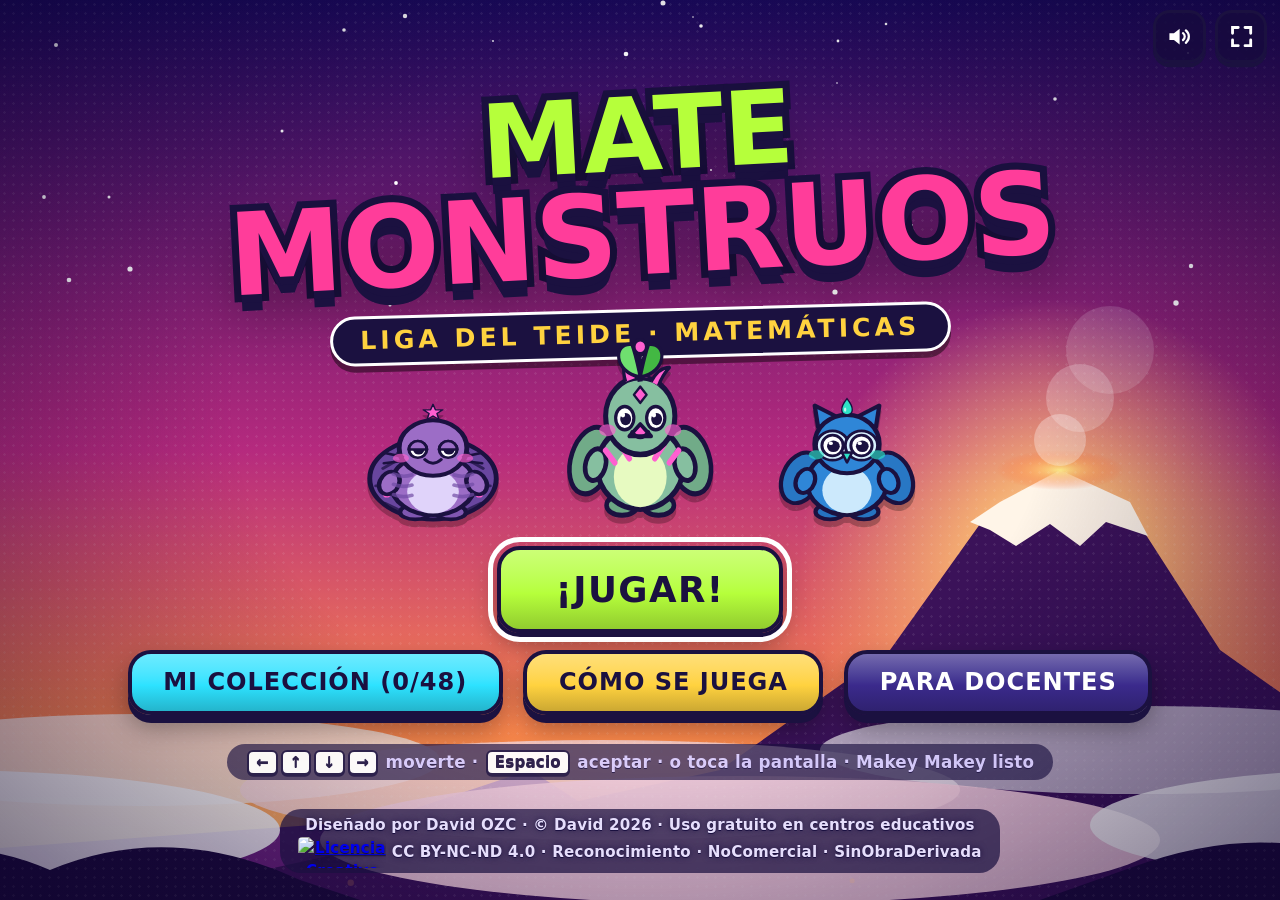
==== commit 350a6f82: "10 tipos de pregunta nuevos por bloque (100 plantillas) graduados por curso, con figuras de cuadrícu" ====
--- a/index.html
+++ b/index.html
@@ -1616,6 +1616,175 @@
   }
 };
 
+
+/* ---------- 10 PREGUNTAS NUEVAS POR BLOQUE (PLUS_*) ----------
+   Cada bloque tiene 10 plantillas nuevas, con rango de cursos [mín, máx].
+   En 1.º-2.º solo se usan números enteros, sumas y restas. */
+const pq = (cat, key, text, correct, wrong, hint, o) => build(Object.assign({ cat, text, correct, wrong, hint, key: 'p+|' + key }, o || {}));
+const NUMTXT = (g, a, b) => R.int(a, b);
+const GCELL = 26;
+function gridSvg(w, h, gone, col, ox, oy, label) {
+  ox = ox || 4; oy = oy || 4; let s = '';
+  for (let y = 0; y < h; y++) for (let x = 0; x < w; x++) { if (gone && gone.has(x + ',' + y)) continue; s += `<rect x="${ox + x * GCELL}" y="${oy + y * GCELL}" width="${GCELL}" height="${GCELL}" fill="${col || '#2de2ff'}" stroke="${INK}" stroke-width="2.5"/>`; }
+  if (label) s += `<text x="${ox + w * GCELL / 2}" y="${oy + h * GCELL + 20}" text-anchor="middle" font-size="16" font-weight="900" fill="#fff" font-family="Arial Black,sans-serif" stroke="${INK}" stroke-width="3.5" paint-order="stroke">${label}</text>`;
+  return s;
+}
+function tallySvg(n) {
+  const gr = Math.ceil(n / 5); let s = '';
+  for (let g = 0; g < gr; g++) {
+    const k = Math.min(5, n - g * 5), x0 = 10 + g * 62;
+    for (let i = 0; i < Math.min(k, 4); i++) s += `<line x1="${x0 + i * 11}" y1="14" x2="${x0 + i * 11}" y2="66" stroke="#fff" stroke-width="5" stroke-linecap="round"/>`;
+    if (k === 5) s += `<line x1="${x0 - 6}" y1="58" x2="${x0 + 42}" y2="22" stroke="#ffd23f" stroke-width="5" stroke-linecap="round"/>`;
+  }
+  return svg(`0 0 ${Math.max(140, gr * 62 + 20)} 80`, s, 'fig wide');
+}
+function tableSvg(head, rows) {
+  const cw = 70, ch = 30, W = cw * (head.length + 1) + 8, H = ch * (rows.length + 1) + 8; let s = '';
+  const cell = (x, y, t, fill) => `<rect x="${4 + x * cw}" y="${4 + y * ch}" width="${cw}" height="${ch}" fill="${fill}" stroke="${INK}" stroke-width="2.5"/><text x="${4 + x * cw + cw / 2}" y="${4 + y * ch + 21}" text-anchor="middle" font-size="15" font-weight="900" fill="${fill === '#fff' ? INK : '#fff'}" font-family="Arial Black,sans-serif">${t}</text>`;
+  s += cell(0, 0, '', '#9b6bff'); head.forEach((h, i) => s += cell(i + 1, 0, h, '#9b6bff'));
+  rows.forEach((r, j) => { s += cell(0, j + 1, r[0], '#ff3d9a'); r.slice(1).forEach((v, i) => s += cell(i + 1, j + 1, v, '#fff')); });
+  return svg(`0 0 ${W} ${H}`, s, 'grid');
+}
+function lineSvg(n, k) {
+  let s = `<line x1="20" y1="55" x2="300" y2="55" stroke="#fff" stroke-width="5" stroke-linecap="round"/>`;
+  for (let i = 0; i <= n; i++) { const x = 20 + 280 * i / n; s += `<line x1="${x}" y1="${i === 0 || i === n ? 42 : 47}" x2="${x}" y2="68" stroke="#fff" stroke-width="4" stroke-linecap="round"/>`; }
+  s += `<text x="20" y="92" text-anchor="middle" font-size="16" font-weight="900" fill="#fff" font-family="Arial Black,sans-serif" stroke="${INK}" stroke-width="3.5" paint-order="stroke">0</text><text x="300" y="92" text-anchor="middle" font-size="16" font-weight="900" fill="#fff" font-family="Arial Black,sans-serif" stroke="${INK}" stroke-width="3.5" paint-order="stroke">1</text>`;
+  const px = 20 + 280 * k / n; s += `<polygon points="${px},50 ${px - 9},28 ${px + 9},28" fill="#ffd23f" ${ST}/>`;
+  return svg('0 0 320 100', s, 'fig wide');
+}
+const frs = (a, b) => F(a, b);
+const eur = n => N(n) + ' €';
+const ITEM = [['plátanos', 'm'], ['galletas', 'f'], ['caramelos', 'm'], ['pegatinas', 'f'], ['cromos', 'm'], ['conchas', 'f']], FOOD = [['plátanos', 'm'], ['galletas', 'f'], ['caramelos', 'm'], ['quesadillas', 'f'], ['mandarinas', 'f'], ['higos', 'm']];
+
+const PLUS = {
+  sumres: [
+    [1, 2, g => { const [it, gd] = R.pick(ITEM), a = R.int(2, g === 1 ? 10 : 50), b = R.int(2, g === 1 ? 20 - a : 40), nm = R.pick(NAMES); if (g === 1 && a + b > 20) return null; const s = a + b; return pq('sumres', 'h1' + a + b + it, `${nm} tiene ${a} ${it} y le regalan ${b} más. ¿${Cuan(gd)} ${it} tiene ahora?`, String(s), numWrong(s, [a, b, Math.abs(a - b)]), `${a} + ${b} = ${s}`); }],
+    [1, 6, g => { const [it, gd] = R.pick(FOOD), t = g === 1 ? R.int(8, 20) : g === 2 ? R.int(20, 99) : g <= 4 ? R.int(100, 999) : R.int(1000, 9999), k = g === 1 ? R.int(1, t - 2) : R.int(2, t - 1) , ans = t - k; return pq('sumres', 'h2' + t + k + it, `Había ${N(t)} ${it} y se han comido ${N(k)}. ¿${Cuan(gd)} ${it} quedan?`, N(ans), numWrong(ans, [t + k, k]).map(String), `${N(t)} − ${N(k)} = ${N(ans)}`); }],
+    [1, 2, g => { const a = R.int(1, g === 1 ? 10 : 40), s = 2 * a; return pq('sumres', 'dbl' + a, `${a} + ${a} = ?`, String(s), numWrong(s, [a, a + 1]), `Es el doble de ${a}: ${a} + ${a} = ${s}`); }],
+    [2, 6, g => { const t = g === 2 ? R.int(2, 25) * 2 : g <= 4 ? R.int(5, 60) * 2 : R.int(50, 500) * 2, ans = t / 2; return pq('sumres', 'mit' + t, `¿Cuál es la mitad de ${N(t)}?`, N(ans), numWrong(ans, [t, ans * 2 + 2]).map(String), `La mitad de ${N(t)} es ${N(ans)} porque ${N(ans)} + ${N(ans)} = ${N(t)}`); }],
+    [3, 6, g => { const lim = g === 3 ? 200 : g === 4 ? 2000 : 9000, a = R.int(11, lim), s = a + R.int(11, lim); return pq('sumres', 'fl' + a + s, `${N(a)} + ${BLANK} = ${N(s)}`, N(s - a), numWrong(s - a, [s + a, a]).map(String), `${N(s)} − ${N(a)} = ${N(s - a)}`); }],
+    [3, 6, g => { const d = g === 3 ? 3 : g === 4 ? 4 : 5; let a = R.int(10 ** (d - 1), 10 ** d - 1), b = R.int(10 ** (d - 2), a - 1); if (a % 10 >= b % 10) { a = a - (a % 10) + R.int(0, Math.max(0, (b % 10) - 1)); } if (a <= b) return null; const ans = a - b; return pq('sumres', 'lv' + a + b, `${N(a)} − ${N(b)} = ?`, N(ans), numWrong(ans, [a + b, ans + 100, ans - 100]).map(String), `${N(a)} − ${N(b)} = ${N(ans)}`); }],
+    [1, 6, g => { const lim = g === 1 ? 20 : g === 2 ? 90 : g <= 4 ? 500 : 900, p = R.int(g === 1 ? 5 : 10, lim), h = R.int(2, p - 1), ans = p - h, obj = R.pick(['una mochila', 'un juego', 'una bici', 'unas zapatillas', 'una pelota']); return pq('sumres', 'fa' + p + h, `Quieres comprar ${obj} de ${p} € y tienes ${h} €. ¿Cuántos euros te faltan?`, ans + ' €', numWrong(ans, [p, h, p + h]).map(x => x + ' €'), `${p} − ${h} = ${ans}`); }],
+    [1, 6, g => { const T = g === 1 ? R.pick([10, 20]) : g === 2 ? R.pick([20, 50, 100]) : g <= 4 ? R.pick([100, 200, 500]) : R.pick([1000, 500, 100]), a = g <= 2 ? R.int(1, T - 1) : R.int(1, T / 5 - 1) * 5, ok = [a, T - a], bad = new Set(); if (T - a === a) return null; const fmt = ([x, y]) => `${N(x)} + ${N(y)}`; while (bad.size < 3) { const x = R.int(1, T - 1), y = T - x + R.pick([-2, -1, 1, 2, 5, -5]); if (x + y !== T && y > 0 && !(x === a && y === T - a)) bad.add(`${N(x)} + ${N(y)}`); } return pq('sumres', 'ps' + T + a, `¿Cuál de estas sumas da ${N(T)}?`, fmt(ok), [...bad], `${fmt(ok)} = ${N(T)}`, { big: true }); }],
+    [4, 6, g => { const a = R.int(3, 9) * 100 + R.int(1, 99), b = R.int(2, 8) * 100 + R.int(1, 99), ra = Math.round(a / 100) * 100, rb = Math.round(b / 100) * 100, ans = ra + rb; if (g >= 5) { } return pq('sumres', 'es' + a + b, `Estima redondeando a las centenas: ${N(a)} + ${N(b)} ≈ ?`, N(ans), [ans + 100, ans - 100, ans + 200, ans - 200].filter(x => x > 0).map(N), `${N(a)} ≈ ${N(ra)} y ${N(b)} ≈ ${N(rb)}; ${N(ra)} + ${N(rb)} = ${N(ans)}`); }],
+    [5, 6, g => { if (g === 6 && R.chance(.5)) { const t = R.int(-6, 4), up = R.int(3, 9), ans = t + up, lugar = R.pick(['en Izaña', 'en el Teide', 'en Las Cañadas']); return pq('sumres', 'tm' + t + up, `${lugar[0].toUpperCase() + lugar.slice(1)} a las 8:00 hay ${Z(t)} °C y a mediodía suben ${up} grados. ¿Qué temperatura hay a mediodía?`, Z(ans) + ' °C', [ans + 1, ans - 1, ans + 2, ans - 2, t - up, Math.abs(ans)].filter(x => x !== ans).map(x => Z(x) + ' °C'), `${Z(t)} + ${up} = ${Z(ans)}`); } const a = R.int(21, 99) / 10, b = R.int(11, 90) / 10, sub = R.chance(.5) && a > b, ans = Math.round((sub ? a - b : a + b) * 10) / 10; return pq('sumres', 'dc' + a + b + sub, `${D(a)} ${sub ? '−' : '+'} ${D(b)} = ?`, D(ans), [ans + .1, ans - .1, ans + 1, ans - 1, ans * 10].filter(x => x > 0 && x !== ans).map(D), `${D(a)} ${sub ? '−' : '+'} ${D(b)} = ${D(ans)}`); }]
+  ],
+  comparar: [
+    [1, 6, g => { const hi = [0, 20, 99, 999, 9999, 99999, 999999][g], lo = [0, 1, 10, 100, 1000, 10000, 100000][g], s = new Set(); while (s.size < 3) s.add(R.int(lo, hi)); const v = [...s], mx = Math.max(...v); return pq('comparar', 'mx' + v, `¿Cuál es el número MAYOR: ${v.map(N).join(', ')}?`, N(mx), v.filter(x => x !== mx).map(N).concat([N(mx - 1), N(mx + 1)].filter(x => !v.map(N).includes(x))), `El mayor es ${N(mx)}`); }],
+    [1, 6, g => { const hi = [0, 20, 99, 999, 9999, 99999, 999999][g], lo = [0, 1, 10, 100, 1000, 10000, 100000][g], s = new Set(); while (s.size < 3) s.add(R.int(lo, hi)); const v = [...s], mn = Math.min(...v); return pq('comparar', 'mn' + v, `¿Cuál es el número MENOR: ${v.map(N).join(', ')}?`, N(mn), v.filter(x => x !== mn).map(N).concat([N(mn - 1), N(mn + 1)].filter(x => !v.map(N).includes(x) && Number(x) > 0)), `El menor es ${N(mn)}`); }],
+    [1, 4, g => { const m = g === 1 ? 10 : g === 2 ? 50 : g === 3 ? 20 : 12, a = R.int(1, m), b = R.int(1, m), l = g <= 2 ? `${a} + ${b}` : `${a} × ${b}`, v = g <= 2 ? a + b : a * b, c = Math.max(1, v + R.pick([-3, -2, -1, 0, 0, 1, 2, 3])); if (v === c && R.chance(.5)) { } const sg = v < c ? '<' : v > c ? '>' : '='; return pq('comparar', 'sg' + g + a + b + c, `¿Qué signo va en el hueco? ${l} ${BLANK} ${c}`, sg, ['<', '>', '='].filter(x => x !== sg), `${l} = ${v}; ${v} ${sg} ${c}`, { order: ['<', '=', '>'] }); }],
+    [2, 6, g => { const c = R.pick([50, 100, 500, 1000, 5000].filter(x => g === 2 ? x <= 100 : g === 3 ? x <= 500 : true)), ts = [c - R.int(1, 9) * (c / 50 | 0 || 1), c + R.int(3, 9) * (c / 20 | 0 || 1), c + R.int(12, 25) * (c / 50 | 0 || 1), c - R.int(10, 18) * (c / 50 | 0 || 1)].filter(x => x > 0 && x !== c); const mn = Math.min(...ts.map(x => Math.abs(x - c))); const cand = ts.find(x => Math.abs(x - c) === mn); if (ts.filter(x => Math.abs(x - c) === mn).length > 1 || ts.length < 3) return null; return pq('comparar', 'cr' + c + ts, `¿Qué número está más cerca de ${N(c)}?`, N(cand), ts.filter(x => x !== cand).map(N), `${N(cand)} se diferencia de ${N(c)} en ${N(Math.abs(cand - c))}, el que menos`); }],
+    [3, 6, g => { const c = R.int(1, 9), d = R.int(1, 9), u = R.int(1, 9), um = R.int(1, 9); const big = g >= 4, n = big ? um * 1000 + c * 100 + d * 10 + u : c * 100 + d * 10 + u, t = `${big ? um + ' ' + (um === 1 ? 'unidad de millar' : 'unidades de millar') + ', ' : ''}${c} ${c === 1 ? 'centena' : 'centenas'}, ${d} ${d === 1 ? 'decena' : 'decenas'} y ${u} ${u === 1 ? 'unidad' : 'unidades'}`; return pq('comparar', 'cp' + n, `¿Qué número es ${t}?`, N(n), uniq([N(Number(String(d) + String(c) + String(u)) + (big ? um * 1000 : 0)), N(n + 10), N(n - 100), N(n + 1)]).filter(x => x !== N(n)), `${t}: ${N(n)}`); }],
+    [3, 6, g => { const mil = g >= 4 && R.chance(.6), a = mil ? R.int(1, 9) * 1000 : R.int(1, 9) * 100, b = R.int(1, 9) * (mil ? 100 : 10) + R.int(0, 9) * (mil ? 10 : 1), n = a + b; return pq('comparar', 'ds' + n, `${N(n)} = ${N(a)} + ${BLANK}`, N(b), [b + (mil ? 100 : 10), b - (mil ? 100 : 10), a, b + 1].filter(x => x > 0).map(N), `${N(n)} − ${N(a)} = ${N(b)}`); }],
+    [2, 6, g => { const lo = g === 2 ? 20 : g <= 4 ? 100 : 1000, a = R.int(lo, lo * 4), b = a + R.int(3, g === 2 ? 8 : 12) * (g === 2 ? 1 : 2), p = R.chance(.5), mid = a + 1 + R.int(0, (b - a - 2)), par = R.pick(['par', 'impar']); const cand = []; for (let x = a + 1; x < b; x++) if ((x % 2 === 0) === (par === 'par')) cand.push(x); if (cand.length !== 1 && cand.length < 2) return null; const ans = R.pick(cand); const bad = [a, b, a - 1, b + 1, ans + 1].filter(x => (x % 2 === 0) === (par === 'par') ? false : true).concat([a - 2, b + 2]).filter(x => !cand.includes(x)); return pq('comparar', 'mi' + a + b + par + ans, `Soy un número ${par}, mayor que ${N(a)} y menor que ${N(b)}${cand.length > 1 ? ', y acabo en ' + (ans % 10) : ''}. ¿Qué número soy?`, N(ans), bad.map(N), `Entre ${N(a)} y ${N(b)}, ${par}${cand.length > 1 ? ' y acabado en ' + (ans % 10) : ''}: ${N(ans)}`); }],
+    [3, 6, g => { const de = g === 3 ? 3 : R.int(2, 5), c = g <= 4 ? R.pick([3, 4, 5, 6, 8]) : R.pick([3, 4, 5, 6, 8]); let a = R.int(1, c - 1), b = R.int(1, c - 1); if (g <= 4) { while (b === a) b = R.int(1, c - 1); const m = Math.max(a, b), l = Math.min(a, b); const win = a > b ? [a, c] : [b, c]; return pq('comparar', 'fr' + a + b + c, `¿Qué fracción es MAYOR, ${frs(a, c)} o ${frs(b, c)}?`, frs(win[0], c), [frs(a === win[0] ? b : a, c), 'Son iguales'], `Con el mismo denominador, es mayor la de numerador más grande: ${win[0]} > ${Math.min(a, b)}`); } const n1 = R.pick([3, 4, 5, 6, 8]), n2 = R.pick([2, 3, 4, 5, 6, 10].filter(x => x !== n1)), big = Math.min(n1, n2), small = Math.max(n1, n2); return pq('comparar', 'fu' + n1 + n2, `¿Qué fracción es MAYOR, ${frs(1, n1)} o ${frs(1, n2)}?`, frs(1, big), [frs(1, small), 'Son iguales'], `Si el entero se reparte en menos partes, cada parte es mayor: ${frs(1, big)} > ${frs(1, small)}`); }],
+    [3, 6, g => { const n = g === 3 ? R.int(2, 9) * 100 + R.int(1, 9) * 10 : g === 4 ? R.int(10, 99) * 100 : R.int(10, 999) * 100, k = R.pick(g === 3 ? [10] : [10, 100]), ans = n / k; if (ans < 2) return null; return pq('comparar', 'cu' + n + k, `¿Cuántas ${k === 10 ? 'decenas' : 'centenas'} hay en ${N(n)}?`, N(ans), [ans * 10, ans / 10, ans + 1, ans - 1].filter(x => x > 0 && Number.isInteger(x) && x !== ans).map(N), `${N(n)} ÷ ${k} = ${N(ans)}`); }],
+    [5, 6, g => { if (g === 6) { const s = new Set(); while (s.size < 4) s.add(R.int(-9, 9)); const v = [...s], mn = Math.min(...v), lugar = R.pick(['Izaña', 'el Teide', 'La Esperanza']); return pq('comparar', 'ng' + v, `Estas son las temperaturas de esta noche: ${v.map(x => Z(x) + ' °C').join(', ')}. ¿Cuál es la MÁS BAJA?`, Z(mn) + ' °C', v.filter(x => x !== mn).map(x => Z(x) + ' °C'), `Entre los negativos, está más bajo el que tiene mayor valor absoluto: ${Z(mn)}`); } const u = R.int(1, 9), de = R.int(1, 9), ce = R.int(1, 9), n = u + de / 10 + ce / 100; return pq('comparar', 'dc' + u + de + ce, `¿Qué número decimal es ${u} ${u === 1 ? 'unidad' : 'unidades'}, ${de} ${de === 1 ? 'décima' : 'décimas'} y ${ce} ${ce === 1 ? 'centésima' : 'centésimas'}?`, D(Math.round(n * 100) / 100), [D(Math.round((u + ce / 10 + de / 100) * 100) / 100), D(Math.round((u + de + ce / 10) * 10) / 10), D(Math.round((u * 10 + de + ce / 10) * 10) / 10)].filter(x => x !== D(Math.round(n * 100) / 100)), `Unidades ${u}, décimas ${de}, centésimas ${ce}: ${D(Math.round(n * 100) / 100)}`); }]
+  ],
+  secuencias: [
+    [1, 3, g => { const K = R.pick([['rojo', 'azul', 'verde'], ['amarillo', 'verde', 'rosa'], ['sol', 'luna', 'estrella'], ['gato', 'perro', 'pájaro'], ['círculo', 'cuadrado', 'triángulo']]), pat = R.pick([[0, 1], [0, 0, 1], [0, 1, 2], [0, 1]]), n = pat.length, seq = Array.from({ length: n * 2 }, (_, i) => K[pat[i % n]]), ans = K[pat[0]]; return pq('secuencias', 'co' + seq, `Sigue el patrón: ${seq.join(', ')}, ¿?`, ans, K.filter(x => x !== ans), `El patrón se repite: ${pat.map(i => K[i]).join(', ')}`); }],
+    [1, 3, g => { const s = R.int(1, g === 1 ? 17 : 90), b = s + 2, ans = s + 1; return pq('secuencias', 'en' + s, `¿Qué número va en el hueco? ${s}, ${BLANK}, ${b}`, String(ans), numWrong(ans, [b, s]).map(String), `Entre ${s} y ${b} va ${ans}`); }],
+    [1, 4, g => { const st = g === 1 ? R.pick([1, 2, 5]) : g <= 2 ? R.pick([2, 3, 5, 10]) : R.pick([3, 4, 6, 7, 9]), top = st * R.int(6, g <= 2 ? 9 : 12), seq = [top, top - st, top - 2 * st, top - 3 * st], ans = top - 4 * st; if (ans < 0) return null; return pq('secuencias', 'dw' + st + top, `Cuenta hacia atrás: ${seq.join(', ')}, ¿?`, String(ans), numWrong(ans, [ans + 2 * st, top - 5 * st < 0 ? ans + 1 : top - 5 * st]).map(String), `Cada vez resta ${st}: ${seq[3]} − ${st} = ${ans}`); }],
+    [4, 6, g => { const a = R.int(1, 5), k = R.pick([10, 100, 5, 20]), seq = []; for (let i = 0; i < 3; i++) seq.push(a + i, (a + i) * k); const ans = (a + 3), shown = seq.join(', '); return pq('secuencias', 'al' + a + k, `Hay dos secuencias entrelazadas: ${shown}, ¿?`, String(ans), numWrong(ans, [(a + 3) * k, a + 2]).map(String), `Los números de lugar impar suben de 1 en 1 (${a}, ${a + 1}, ${a + 2}…), así que sigue ${ans}`); }],
+    [5, 6, g => { const T = R.pick([[[1, 4, 9, 16], 25, ['20', '24', '26', '36'], 'Son los cuadrados: 1×1, 2×2, 3×3, 4×4… el siguiente es 5×5 = 25'], [[1, 3, 6, 10], 15, ['13', '14', '16', '20'], 'Se suma 2, 3, 4 y luego 5: 10 + 5 = 15'], [[1, 2, 4, 8], 16, ['10', '12', '14', '32'], 'Cada número es el doble del anterior: 8 × 2 = 16'], [[1, 3, 9, 27], 81, ['54', '36', '45', '243'], 'Cada número es el triple del anterior: 27 × 3 = 81'], [[2, 6, 12, 20], 30, ['28', '32', '24', '40'], 'Se suma 4, 6, 8 y luego 10: 20 + 10 = 30'], [[1, 8, 27, 64], 125, ['100', '81', '128', '216'], 'Son los cubos: 1, 2×2×2, 3×3×3, 4×4×4… el siguiente es 5×5×5 = 125']]); if (g === 5 && T[1] === 125) return null; return pq('secuencias', 'fg' + T[1], `¿Qué número sigue? ${T[0].join(', ')}, ¿?`, String(T[1]), T[2], T[3]); }],
+    [2, 4, g => { const st = g === 2 ? 5 : R.pick([5, 6, 7, 8, 9]), a = st, seq = [a, a * 2, a * 3, a * 4], bad = []; const ok = a * R.int(5, 9); while (bad.length < 3) { const x = ok + R.pick([-2, -1, 1, 2, 3]); if (x % st !== 0 && !bad.includes(x) && x > 0) bad.push(x); } return pq('secuencias', 'pe' + st + ok, `En la secuencia de ${st} en ${st}: ${seq.join(', ')}…, ¿cuál de estos números aparece más adelante?`, String(ok), bad.map(String), `${ok} = ${st} × ${ok / st}: está en la lista de ${st} en ${st}`); }],
+    [2, 6, g => { const k = g === 2 ? R.pick([2, 3, 5, 10]) : g <= 4 ? R.pick([4, 6, 7, 9, 12]) : R.pick([15, 25, 50, 125, 8, 11]), a = R.int(1, 9), seq = [a, a + k, a + 2 * k, a + 3 * k], ok = 'suma ' + k, bad = ['suma ' + (k + 1), 'suma ' + (k * 2), 'resta ' + k, 'suma ' + Math.max(1, k - 1)].filter(x => x !== ok); return pq('secuencias', 'rg' + a + k, `¿Cuál es la regla de la secuencia ${seq.join(', ')}…?`, ok, bad, `Cada número es ${k} más que el anterior: ${seq[1]} − ${seq[0]} = ${k}`); }],
+    [5, 6, g => { const a = R.pick([1, 2, 3]), b = R.pick([1, 2, 3, 4]), c = a + b, d = b + c, e = c + d, seq = [a, b, c, d]; return pq('secuencias', 'fb' + seq, `Cada número es la suma de los dos anteriores: ${seq.join(', ')}, ¿?`, String(e), numWrong(e, [d + c + 1, d + b]).map(String), `${c} + ${d} = ${e}`); }],
+    [3, 5, g => { const L = R.pick(['A, B, A, B, A, B', 'A, B, C, A, B, C', 'A, A, B, A, A, B', 'A, B, B, A, B, B']), arr = L.split(', '), P = { 'A, B, A, B, A, B': 'A', 'A, B, C, A, B, C': 'A', 'A, A, B, A, A, B': 'A', 'A, B, B, A, B, B': 'A' }[L]; const nxt = { 'A, B, A, B, A, B': 'A', 'A, B, C, A, B, C': 'A', 'A, A, B, A, A, B': 'A', 'A, B, B, A, B, B': 'A' }[L]; const lt = R.pick([['M', 'N', 'P'], ['X', 'Y', 'Z'], ['L', 'O', 'S']]), mp = x => ({ A: lt[0], B: lt[1], C: lt[2] }[x]), sh = arr.map(mp).join(', '), ask = R.pick([7, 8, 9]), pat = L.replace(/, /g, '').slice(0, L.replace(/, /g, '').length), unit = { 'A, B, A, B, A, B': 'AB', 'A, B, C, A, B, C': 'ABC', 'A, A, B, A, A, B': 'AAB', 'A, B, B, A, B, B': 'ABB' }[L], ans = mp(unit[(ask - 1) % unit.length]); return pq('secuencias', 'lt' + L + lt + ask, `Mira el patrón: ${sh}… ¿Qué letra ocupa el lugar ${ask}.º si el patrón sigue?`, ans, lt.filter(x => x !== ans).concat([R.pick(['Q', 'T'])]), `El patrón se repite cada ${unit.length}: el lugar ${ask} es la ${(ask - 1) % unit.length + 1}.ª del bloque, ${ans}`); }],
+    [2, 6, g => { const d0 = g === 2 ? R.int(2, 8) : R.int(5, 30) , k = g === 2 ? R.pick([2, 3, 5]) : R.pick([2, 3, 4, 5, 8, 10]), w = g === 2 ? R.int(3, 4) : R.int(4, 9), ans = d0 + k * w; return pq('secuencias', 'ah' + d0 + k + w, `Hoy tengo ${d0} € en la hucha y cada semana meto ${k} €. ¿Cuántos euros tendré dentro de ${w} semanas?`, ans + ' €', numWrong(ans, [d0 + k, k * w, d0 * w]).map(x => x + ' €'), `${d0} + ${w} semanas de ${k} € = ${d0} + ${k * w} = ${ans}`); }]
+  ],
+  medida: [
+    [1, 3, g => { const P = R.pick([['una noche de sueño', 'un parpadeo'], ['un verano', 'un estornudo'], ['una película', 'un bostezo'], ['un curso escolar', 'una clase'], ['un fin de semana', 'una hora']]), sw = R.chance(.5); const a = sw ? P[1] : P[0], b = sw ? P[0] : P[1]; return pq('medida', 'dm' + a, `¿Qué dura MÁS: ${a} o ${b}?`, sw ? P[0] : P[0], [sw ? P[1] : P[1], 'Duran igual'], `${P[0][0].toUpperCase() + P[0].slice(1)} dura más`); }],
+    [1, 3, g => { const Q = R.pick([['¿Cuántos días tiene una semana?', '7', ['5', '6', '10']], ['¿Cuántos meses tiene un año?', '12', ['10', '11', '7']], ['¿Cuántas horas tiene un día?', '24', ['12', '20', '60']], ['¿Cuántos minutos tiene una hora?', '60', ['30', '100', '24']], ['¿Cuántos días tiene el mes de abril?', '30', ['31', '28', '29']], ['¿Cuántos días de la semana hay sin contar el fin de semana?', '5', ['4', '6', '7']], ['¿Cuántas estaciones tiene el año?', '4', ['3', '5', '6']]]); return pq('medida', 'cn' + Q[0], Q[0], Q[1], Q[2], 'Son ' + Q[1]); }],
+    [2, 4, g => { const h = R.int(1, 11), kind = g === 2 ? R.pick(['y', 'enpunto', 'ymedia']) : R.pick(['y', 'ymedia', 'menos']), m = { y: 15, enpunto: 0, ymedia: 30, menos: 45 }[kind], t = hm(h, m), say = kind === 'y' ? `las ${h} y cuarto` : kind === 'ymedia' ? `las ${h} y media` : kind === 'menos' ? `las ${h + 1 > 12 ? 1 : h + 1} menos cuarto` : `las ${h} en punto`; return pq('medida', 'rl' + t + kind, `Son ${say}. ¿Cómo se escribe esa hora en un reloj digital?`, t, uniq([hm(h, m === 15 ? 45 : m === 45 ? 15 : 30), hm(h + 1, m), hm(h, 5), hm(h - 1, m)]).filter(x => x !== t), `${say[0].toUpperCase() + say.slice(1)} = ${t}`.replace('Las', 'Las')); }],
+    [1, 6, g => { const lim = g === 1 ? 10 : g === 2 ? 20 : g <= 4 ? 50 : 100; if (g >= 5 && R.chance(.5) || g === 4 && R.chance(.5)) { const pay = R.pick([10, 20, 50]), cost = R.int(Math.floor(pay * 2) / 10 * 5, pay * 9) / 10 * 1; const c = Math.round(R.int(25, pay * 9) * 10) / 100; const ret = Math.round((pay - c) * 100) / 100; if (ret <= 0 || ret === pay) return null; return pq('medida', 'cm' + pay + c, `Pagas con un billete de ${pay} € algo que cuesta ${D(c)} €. ¿Cuánto te devuelven?`, D(ret) + ' €', [D(Math.round((ret + 1) * 100) / 100), D(Math.round((ret - 1) * 100) / 100), D(c), D(Math.round((ret + .5) * 100) / 100)].filter(x => x !== D(ret) && Number(x.replace(',', '.')) > 0).map(x => x + ' €'), `${pay} − ${D(c)} = ${D(ret)}`); } const pay = lim, cost = R.int(2, lim - 1), ret = pay - cost; return pq('medida', 'cm' + pay + cost, `Pagas con ${g === 1 ? 'un billete de 10 €' : 'un billete de ' + pay + ' €'} algo que cuesta ${cost} €. ¿Cuánto te devuelven?`, ret + ' €', numWrong(ret, [cost, pay]).map(x => x + ' €'), `${pay} − ${cost} = ${ret}`); }],
+    [2, 6, g => { const I = R.pick([['la altura de una palmera', 'metros', ['centímetros', 'kilómetros', 'milímetros']], ['la longitud de un lápiz', 'centímetros', ['metros', 'kilómetros', 'litros']], ['la distancia entre Santa Cruz y La Laguna', 'kilómetros', ['metros', 'centímetros', 'gramos']], ['la cantidad de agua de una botella', 'litros', ['metros', 'gramos', 'kilómetros']], ['el peso de una sandía', 'kilogramos', ['gramos', 'litros', 'metros']], ['el peso de una pluma', 'gramos', ['kilogramos', 'metros', 'litros']], ['la longitud de un campo de fútbol', 'metros', ['centímetros', 'milímetros', 'gramos']], ['el grosor de una moneda', 'milímetros', ['metros', 'kilómetros', 'kilogramos']]]); if (g === 2 && ['milímetros', 'kilómetros'].includes(I[1])) return null; return pq('medida', 'un' + I[0], `¿En qué unidad medirías ${I[0]}?`, I[1], I[2], `Lo normal es medirlo en ${I[1]}`); }],
+    [4, 6, g => { const L = g === 4 ? 1 : R.pick([1, 2, 3]), v = R.pick([250, 200, 500, 100]), n = L * 1000 / v; return pq('medida', 'va' + L + v, `Con una jarra de ${L} ${L === 1 ? 'litro' : 'litros'} se llenan vasos de ${v} ml. ¿Cuántos vasos se llenan? (1 l = 1 000 ml)`, String(n), numWrong(n, [n * 2, L, v]).map(String), `${L} l = ${N(L * 1000)} ml; ${N(L * 1000)} ÷ ${v} = ${n}`); }],
+    [3, 6, g => { const mes = R.pick([['enero', 31], ['marzo', 31], ['mayo', 31], ['abril', 30], ['junio', 30], ['septiembre', 30]]), a = R.int(2, 12), b = a + R.int(3, 16); if (b > mes[1]) return null; const dif = b - a; return pq('medida', 'ca' + mes[0] + a + b, `¿Cuántos días pasan desde el ${a} de ${mes[0]} hasta el ${b} de ${mes[0]}?`, String(dif), numWrong(dif, [dif + 1, b + a]).map(String), `${b} − ${a} = ${dif}`); }],
+    [4, 6, g => { const h1 = R.int(6, 11), m1 = R.pick([0, 10, 15, 20, 30, 40, 45, 50]), d = R.pick([55, 65, 70, 75, 85, 95, 100, 110, 125]), tt = h1 * 60 + m1 + d, h2 = Math.floor(tt / 60), m2 = tt % 60, hh = Math.floor(d / 60), mm = d % 60, ok = (hh ? hh + ' h ' : '') + (mm ? mm + ' min' : ''), fmt = x => (Math.floor(x / 60) ? Math.floor(x / 60) + ' h ' : '') + (x % 60 ? x % 60 + ' min' : '').trim(), bad = [d + 10, d - 10, d + 30, d - 20, d + 60].filter(x => x > 0).map(fmt).map(s => s.trim()); return pq('medida', 'vi' + h1 + m1 + d, `El ferry sale a las ${hm(h1, m1)} y llega a las ${hm(h2, m2)}. ¿Cuánto dura el viaje?`, fmt(d).trim(), bad.filter(x => x !== fmt(d).trim()), `Desde las ${hm(h1, m1)} hasta las ${hm(h2, m2)} pasan ${fmt(d).trim()}`); }],
+    [4, 6, g => { const kg = R.int(1, 4), gr = R.pick([250, 500, 750, 100, 300]), ans = kg * 1000 + gr; return pq('medida', 'pa' + kg + gr, `En la cesta hay ${kg} kg de papas y ${gr} g de tomates. ¿Cuántos gramos hay en total?`, N(ans) + ' g', [N(kg + gr) + ' g', N(kg * 100 + gr) + ' g', N(ans + 1000) + ' g', N(ans - 500) + ' g'].filter(x => x !== N(ans) + ' g'), `${kg} kg = ${N(kg * 1000)} g; ${N(kg * 1000)} + ${gr} = ${N(ans)} g`); }],
+    [3, 6, g => { if (g === 6 && R.chance(.6)) { const t = R.int(-8, -1), up = R.int(t * -1 + 1, t * -1 + 8), ans = t + up; return pq('medida', 'tg' + t + up, `El termómetro marca ${Z(t)} °C y sube ${up} grados. ¿Qué temperatura marca ahora?`, Z(ans) + ' °C', [ans + 1, ans - 1, ans + 2, -ans, t - up].filter(x => x !== ans).map(x => Z(x) + ' °C'), `${Z(t)} + ${up} = ${Z(ans)}`); } const t = R.int(12, 30), down = R.chance(.5), k = R.int(3, 9), ans = down ? t - k : t + k; return pq('medida', 'tp' + t + k + down, `El termómetro marca ${t} °C y ${down ? 'baja' : 'sube'} ${k} grados. ¿Qué temperatura marca ahora?`, ans + ' °C', [ans + 1, ans - 1, ans + 2, down ? t + k : t - k].filter(x => x !== ans).map(x => x + ' °C'), `${t} ${down ? '−' : '+'} ${k} = ${ans}`); }]
+  ],
+  geometria: [
+    [1, 3, g => { const S = R.pick([['la tapa de una lata', 'círculo'], ['una ventana normal', 'rectángulo'], ['un pañuelo cuadrado', 'cuadrado'], ['una señal de «ceda el paso»', 'triángulo'], ['la rueda de una bici', 'círculo'], ['una baldosa del suelo', 'cuadrado'], ['una pizza entera', 'círculo'], ['la pantalla de una tableta', 'rectángulo']]), all = ['círculo', 'cuadrado', 'triángulo', 'rectángulo']; return pq('geometria', 'of' + S[0], `¿Qué figura tiene ${S[0]}?`, S[1], all.filter(x => x !== S[1]), `${S[0][0].toUpperCase() + S[0].slice(1)} tiene forma de ${S[1]}`); }],
+    [2, 4, g => { const P = ['norte', 'este', 'sur', 'oeste'], i = R.int(0, 3), right = R.chance(.5), j = (i + (right ? 1 : 3)) % 4, ans = P[j]; return pq('geometria', 'br' + i + right, `Miras hacia el ${P[i]} y giras un cuarto de vuelta hacia tu ${right ? 'derecha' : 'izquierda'}. ¿Hacia dónde miras ahora?`, ans, P.filter(x => x !== ans), `Con ${right ? 'giro a la derecha' : 'giro a la izquierda'} desde el ${P[i]} se llega al ${ans}`); }],
+    [3, 6, g => { const a = R.pick([20, 35, 45, 60, 85, 90, 100, 120, 135, 150, 170, 180, 30, 75, 110]), t = a < 90 ? 'agudo' : a === 90 ? 'recto' : a < 180 ? 'obtuso' : 'llano'; return pq('geometria', 'ta' + a, `Un ángulo mide ${a}°. ¿Qué tipo de ángulo es?`, t, ['agudo', 'recto', 'obtuso', 'llano'].filter(x => x !== t), `Agudo menor de 90°, recto 90°, obtuso entre 90° y 180°, llano 180°. Este es ${t}`); }],
+    [3, 6, g => { const Q = R.pick([['Dos rectas que nunca se cruzan, aunque las alarguemos, son…', 'paralelas', ['secantes', 'perpendiculares', 'oblicuas'], 'Paralelas: van siempre a la misma distancia y nunca se cortan'], ['Dos rectas que se cruzan formando un ángulo recto son…', 'perpendiculares', ['paralelas', 'curvas', 'oblicuas'], 'Perpendiculares: se cortan formando 90°'], ['Dos rectas que se cortan en un punto son…', 'secantes', ['paralelas', 'iguales', 'cóncavas'], 'Secantes: tienen un punto en común'], ['Los dos raíles de un tren en un tramo recto son rectas…', 'paralelas', ['secantes', 'perpendiculares', 'cruzadas'], 'Paralelas: siempre a la misma distancia'], ['Dos lados contiguos de una hoja de papel forman rectas…', 'perpendiculares', ['paralelas', 'curvas', 'llanas'], 'Perpendiculares: la esquina de la hoja es un ángulo recto']]); return pq('geometria', 're' + Q[0], Q[0], Q[1], Q[2], Q[3]); }],
+    [4, 6, g => { const S = R.pick([['un cubo', 'caras', 6], ['un cubo', 'aristas', 12], ['un cubo', 'vértices', 8], ['una pirámide de base cuadrada', 'caras', 5], ['una pirámide de base cuadrada', 'vértices', 5], ['una pirámide de base cuadrada', 'aristas', 8], ['un prisma triangular', 'caras', 5], ['un prisma triangular', 'vértices', 6], ['un prisma triangular', 'aristas', 9], ['una caja de zapatos', 'caras', 6]]); return pq('geometria', 'co' + S[0] + S[1], `¿Cuántas ${S[1]} tiene ${S[0]}?`, String(S[2]), numWrong(S[2], [S[2] + 3]).map(String), `${S[0][0].toUpperCase() + S[0].slice(1)} tiene ${S[2]} ${S[1]}`); }],
+    [2, 5, g => { const O = R.pick([['una lata de atún', 'cilindro'], ['un balón', 'esfera'], ['un dado', 'cubo'], ['un cucurucho de helado', 'cono'], ['una caja de zapatos', 'prisma'], ['una naranja', 'esfera'], ['un tubo de papel', 'cilindro'], ['un gorro de fiesta', 'cono']]), all = ['cilindro', 'esfera', 'cubo', 'cono', 'prisma', 'pirámide']; const art = ['esfera', 'pirámide'].includes(O[1]) ? 'una' : 'un'; return pq('geometria', 'ob' + O[0], `¿Qué cuerpo geométrico se parece a ${O[0]}?`, O[1], all.filter(x => x !== O[1]), `${O[0][0].toUpperCase() + O[0].slice(1)} se parece a ${art} ${O[1]}`); }],
+    [4, 6, g => { const Q = R.pick([['El segmento que une dos puntos de la circunferencia pasando por el centro es el…', 'diámetro'], ['El segmento que va del centro a un punto de la circunferencia es el…', 'radio'], ['Un segmento que une dos puntos de la circunferencia sin pasar por el centro es una…', 'cuerda'], ['Un trozo de circunferencia se llama…', 'arco']]), all = ['diámetro', 'radio', 'cuerda', 'arco']; return pq('geometria', 'ci' + Q[1], Q[0], Q[1], all.filter(x => x !== Q[1]), Q[1][0].toUpperCase() + Q[1].slice(1)); }],
+    [5, 6, g => { if (g === 6 && R.chance(.5)) { const a = R.pick([20, 30, 50, 60, 70, 80, 110, 120, 130, 140]), b = 180 - a; return pq('geometria', 'su' + a, `Dos ángulos suplementarios suman 180°. Si uno mide ${a}°, ¿cuánto mide el otro?`, b + '°', [90 - a > 0 ? 90 - a : a + 10, a, b + 10, b - 10].filter(x => x !== b && x > 0).map(x => x + '°'), `180 − ${a} = ${b}`); } const a = R.pick([10, 20, 25, 30, 35, 40, 55, 60, 65, 70]), b = 90 - a; return pq('geometria', 'cm' + a, `Dos ángulos complementarios suman 90°. Si uno mide ${a}°, ¿cuánto mide el otro?`, b + '°', [180 - a, a + 10, b + 10, b - 10, 100 - a].filter(x => x !== b && x > 0).map(x => x + '°'), `90 − ${a} = ${b}`); }],
+    [3, 6, g => { const V = ['A', 'H', 'M', 'T', 'U', 'V', 'W', 'Y'], N0 = ['F', 'G', 'J', 'L', 'P', 'R', 'S', 'Z'], ok = R.pick(V), bad = R.shuffle(N0).slice(0, 3); return pq('geometria', 'si' + ok + bad, `¿Cuál de estas letras tiene un eje de simetría vertical (se ve igual a ambos lados de una línea vertical)?`, ok, bad, `La ${ok} es igual a izquierda y derecha`, { big: false }); }],
+    [1, 2, g => { const Q = R.pick([['Si la pelota está encima de la mesa, ¿dónde está la mesa respecto a la pelota?', 'debajo', ['encima', 'al lado', 'lejos']], ['Si el gato está delante del sofá, ¿dónde está el sofá respecto al gato?', 'detrás', ['delante', 'encima', 'a la derecha']], ['Si tu mano derecha toca la puerta, ¿qué mano está lejos de la puerta?', 'la izquierda', ['la derecha', 'las dos', 'ninguna']], ['La lámpara está arriba y la alfombra abajo. ¿Qué está más cerca del suelo?', 'la alfombra', ['la lámpara', 'las dos', 'ninguna']], ['Para ir de la entrada al patio, caminas hacia delante. ¿Cómo vuelves?', 'hacia atrás', ['hacia arriba', 'hacia delante', 'a la derecha']]]); return pq('geometria', 'po' + Q[0], Q[0], Q[1], Q[2], Q[1][0].toUpperCase() + Q[1].slice(1)); }]
+  ],
+  areas: [
+    [1, 3, g => { const w = R.int(2, g === 1 ? 5 : 6), h = R.int(2, g === 1 ? 3 : 4), ans = w * h; return pq('areas', 'gc' + w + h, `¿Cuántos cuadraditos tiene este rectángulo?`, String(ans), numWrong(ans, [w + h, 2 * (w + h)]).map(String), `Hay ${h} filas de ${w}: ${Array(h).fill(w).join(' + ')} = ${ans}`, { visual: svg(`0 0 ${w * GCELL + 8} ${h * GCELL + 8}`, gridSvg(w, h), 'grid') }); }],
+    [1, 3, g => { const w = R.int(3, 5), h = R.int(3, 4), gone = new Set(), cw = R.int(1, 2), ch = R.int(1, 2); for (let x = w - cw; x < w; x++) for (let y = 0; y < ch; y++) gone.add(x + ',' + y); const ans = w * h - cw * ch; return pq('areas', 'gl' + w + h + cw + ch, `¿Cuántos cuadraditos tiene esta figura?`, String(ans), numWrong(ans, [w * h, w + h]).map(String), `Cuenta uno a uno: ${ans} cuadraditos`, { visual: svg(`0 0 ${w * GCELL + 8} ${h * GCELL + 8}`, gridSvg(w, h, gone, '#ffd23f'), 'grid') }); }],
+    [1, 3, g => { const a = [R.int(2, 4), R.int(2, 3)], b = [R.int(2, 4), R.int(2, 3)], A = a[0] * a[1], B = b[0] * b[1], ok = A > B ? 'La figura A' : A < B ? 'La figura B' : 'Las dos igual'; const W = a[0] * GCELL + b[0] * GCELL + 40, H = Math.max(a[1], b[1]) * GCELL + 36; const v = svg(`0 0 ${W} ${H}`, gridSvg(a[0], a[1], null, '#2de2ff', 4, 4, 'A') + gridSvg(b[0], b[1], null, '#ff8fb8', a[0] * GCELL + 36, 4, 'B'), 'grid'); return pq('areas', 'gm' + a + b, '¿Qué figura cubre MÁS cuadraditos?', ok, ['La figura A', 'La figura B', 'Las dos igual'].filter(x => x !== ok), `A tiene ${A} cuadraditos y B tiene ${B}`, { visual: v, order: ['La figura A', 'La figura B', 'Las dos igual'] }); }],
+    [3, 5, g => { const w = R.int(2, 7), h = R.int(2, 5), ans = 2 * (w + h); return pq('areas', 'gp' + w + h, 'Cada cuadradito mide 1 cm de lado. ¿Cuál es el perímetro de este rectángulo?', ans + ' cm', numWrong(ans, [w * h, w + h]).map(x => x + ' cm'), `Vuelta completa: ${w} + ${h} + ${w} + ${h} = ${ans} cm`, { visual: svg(`0 0 ${w * GCELL + 8} ${h * GCELL + 8}`, gridSvg(w, h, null, '#b6ff3b'), 'grid') }); }],
+    [4, 6, g => { const l = R.int(3, 9), a = R.int(2, 5), cost = R.pick([1, 2, 3]), area = l * a, ans = area * cost; return pq('areas', 'pt' + l + a + cost, `Una pared mide ${l} m de largo y ${a} m de alto. Para cada m² ${cost === 1 ? 'hace falta 1 litro' : 'hacen falta ' + cost + ' litros'} de pintura. ¿Cuántos litros se necesitan?`, ans + ' l', numWrong(ans, [area, 2 * (l + a), l * a * cost + cost]).map(x => x + ' l'), `Área: ${l} × ${a} = ${area} m²; ${area} × ${cost} = ${ans} litros`); }],
+    [5, 6, g => { const k = R.int(1, 9), t = R.pick(['m2dm', 'dm2cm']), ans = k * 100; return pq('areas', 'ud' + t + k, t === 'm2dm' ? `${k} m² = ${BLANK} dm²` : `${k} dm² = ${BLANK} cm²`, N(ans), [k * 10, k * 1000, k * 100 + 10, k].map(N).filter(x => x !== N(ans)), `${t === 'm2dm' ? '1 m² = 100 dm²' : '1 dm² = 100 cm²'}; ${k} × 100 = ${ans}`); }],
+    [5, 6, g => { const a = R.int(3, 9), b = R.int(2, 6), c = R.int(2, 5), d = R.int(2, 5), A = a * b + c * d; return pq('areas', 'ls' + a + b + c + d, `Un jardín con forma de L se forma con un rectángulo de ${a} m × ${b} m y otro de ${c} m × ${d} m. ¿Cuál es su área total?`, A + ' m²', numWrong(A, [a * b, c * d, (a + c) * (b + d)]).map(x => x + ' m²'), `${a} × ${b} = ${a * b} y ${c} × ${d} = ${c * d}; ${a * b} + ${c * d} = ${A}`); }],
+    [4, 6, g => { const l = R.pick([20, 30, 40, 50, 60, 80, 100]), a = R.pick([10, 20, 30, 40, 50, 60].filter(x => x !== l)), ar = l * a, o = R.pick(['un campo de fútbol sala', 'una cancha del patio', 'un terreno en La Laguna', 'una finca de plataneras']); return pq('areas', 'te' + l + a, `${o[0].toUpperCase() + o.slice(1)} mide ${l} m de largo y ${a} m de ancho. ¿Cuál es su área?`, N(ar) + ' m²', numWrong(ar, [2 * (l + a), l + a, ar * 10]).map(x => N(Number(x)) + ' m²'), `${l} × ${a} = ${N(ar)} m²`); }],
+    [4, 6, g => { const a = [R.int(3, 9), R.int(2, 8)], b = [R.int(3, 9), R.int(2, 8)], A = a[0] * a[1], B = b[0] * b[1]; if (A === B) return null; const ok = A > B ? 'A' : 'B'; return pq('areas', 'cm' + a + b, `El rectángulo A mide ${a[0]} cm × ${a[1]} cm y el rectángulo B mide ${b[0]} cm × ${b[1]} cm. ¿Cuál tiene MAYOR área?`, 'El rectángulo ' + ok, ['El rectángulo A', 'El rectángulo B', 'Igual'].filter(x => x !== 'El rectángulo ' + ok), `A: ${A} cm²; B: ${B} cm²`, { order: ['El rectángulo A', 'El rectángulo B', 'Igual'] }); }],
+    [5, 6, g => { const l = R.int(2, 7), A2 = 4 * l * l; return pq('areas', 'du' + l, `Un cuadrado tiene ${l} cm de lado. Si duplicamos el lado, ¿cuál es el área del nuevo cuadrado?`, A2 + ' cm²', [l * l * 2, l * l, 2 * (2 * l) * 2, l * l * 3].filter(x => x !== A2).map(x => x + ' cm²'), `Nuevo lado ${2 * l} cm; ${2 * l} × ${2 * l} = ${A2} cm²`); }]
+  ],
+  datos: [
+    [2, 4, g => { const n = R.int(g === 2 ? 3 : 6, g === 2 ? 14 : 24); return pq('datos', 'ta' + n, '¿Cuántas marcas hay? (cada grupo tachado vale 5)', String(n), numWrong(n, [n + 5, n - 5, Math.ceil(n / 5)]).map(String), `${Math.floor(n / 5)} grupos de 5 y ${n % 5} sueltas = ${n}`, { visual: tallySvg(n) }); }],
+    [3, 5, g => { const cats = R.shuffle(FRUITS).slice(0, 4), vals = R.shuffle([1, 2, 3, 4, 5, 6, 7]).slice(0, 4), i = R.int(0, 3), ans = vals[i] * 2; return pq('datos', 'p2' + vals + i + cats.map(x => x[0]), `En este pictograma cada círculo vale 2 votos. ¿Cuántos votos tiene ${cats[i][0] === 'uva' || cats[i][0] === 'papaya' || cats[i][0] === 'piña' ? 'la' : 'el'} ${cats[i][0]}?`, String(ans), numWrong(ans, [vals[i], vals[i] * 3]).map(String), `${vals[i]} círculos × 2 = ${ans} votos`, { visual: pictoSvg(cats, vals) }); }],
+    [1, 6, g => { const a = R.int(2, g <= 2 ? 4 : 5), b = R.int(a + 2, a + 5), C = R.pick([['roja', 'azul', 'rojas', 'azules', 'rojo', 'azul'], ['verde', 'amarilla', 'verdes', 'amarillas', 'verde', 'amarillo'], ['blanca', 'negra', 'blancas', 'negras', 'blanco', 'negro']]), sw = R.chance(.5), x = sw ? b : a, y = sw ? a : b, win = x > y ? C[4] : C[5], lose = x > y ? C[5] : C[4]; return pq('datos', 'pr' + x + y + C[0], `En una bolsa hay ${x} bolas ${C[2]} y ${y} bolas ${C[3]}. Sacas una sin mirar. ¿De qué color es más probable que salga?`, win, [lose, 'Es igual de probable'], `Hay más bolas ${x > y ? C[2] : C[3]} (${Math.max(x, y)} frente a ${Math.min(x, y)}), así que es más probable ese color`, { order: [win, lose, 'Es igual de probable'].sort() }); }],
+    [1, 3, g => { const C = R.pick([[['una manzana', 'un plátano', 'una pera'], 'una silla', 'fruta'], [['un perro', 'un gato', 'un caballo'], 'una mesa', 'animal'], [['un coche', 'una bici', 'un barco'], 'una pera', 'transporte'], [['una camiseta', 'un pantalón', 'un jersey'], 'un lápiz', 'ropa'], [['un lápiz', 'una goma', 'un cuaderno'], 'un gato', 'material escolar']]); const set = R.shuffle(C[0]).slice(0, 3); return pq('datos', 'cl' + C[2] + set, `¿Cuál NO es ${C[2] === 'ropa' ? 'ropa' : C[2] === 'material escolar' ? 'material escolar' : 'un(a) ' + C[2]}?`.replace('un(a) fruta', 'una fruta').replace('un(a) animal', 'un animal').replace('un(a) transporte', 'un medio de transporte'), C[1], set, `${C[1][0].toUpperCase() + C[1].slice(1)} no es ${C[2]}`); }],
+    [2, 6, g => { const WD = ['lunes', 'martes', 'miércoles', 'jueves', 'viernes'], d = R.shuffle(WD).slice(0, 4).sort((x, y) => WD.indexOf(x) - WD.indexOf(y)), v = d.map(() => R.int(g === 2 ? 2 : 5, g === 2 ? 9 : 40)), tot = v.reduce((a, b) => a + b, 0); const it = R.pick(['libros prestados', 'visitas al huerto', 'bocadillos vendidos']); return pq('datos', 'tt' + d + v, `Esta semana: ${d.map((x, i) => x + ' ' + v[i]).join(', ')} ${it}. ¿Cuántos ${it} fueron en total?`, String(tot), numWrong(tot, [Math.max(...v), tot - Math.min(...v)]).map(String), `${v.join(' + ')} = ${tot}`); }],
+    [4, 6, g => { const mx = R.int(20, 35), mn = R.int(10, mx - 3), ans = mx - mn; return pq('datos', 'ra' + mx + mn, `La temperatura más alta de la semana fue ${mx} °C y la más baja ${mn} °C. ¿Cuál es el rango (diferencia entre la mayor y la menor)?`, ans + ' °C', numWrong(ans, [mx + mn, mx]).map(x => x + ' °C'), `${mx} − ${mn} = ${ans}`); }],
+    [2, 6, g => { const tot = g <= 3 ? R.pick([10, 20]) : R.pick([20, 24, 30, 40]), k = g <= 3 ? R.int(2, tot - 2) : R.int(3, tot - 3), dep = R.pick(['fútbol', 'baloncesto', 'natación', 'lucha canaria']); if (g >= 5) { const gg = gcd(k, tot); return pq('datos', 'fr' + tot + k, `En una encuesta, ${k} de ${tot} alumnos prefieren ${dep}. ¿Qué fracción del grupo es? (simplificada)`, tot / gg === 1 ? '1' : F(k / gg, tot / gg), [F(tot - k, tot), F(k / gg + 1, tot / gg), F(tot, k), F(k, tot + 1)].filter(x => x !== F(k / gg, tot / gg)), `${k} de ${tot} = ${F(k, tot)} = ${F(k / gg, tot / gg)}`); } return pq('datos', 'nf' + tot + k, `En una encuesta de ${tot} alumnos, ${k} prefieren ${dep}. ¿Cuántos NO lo prefieren?`, String(tot - k), numWrong(tot - k, [tot, k]).map(String), `${tot} − ${k} = ${tot - k}`); }],
+    [3, 6, g => { const nm = R.shuffle(['Aday', 'Yaiza', 'Nauzet']).slice(0, 3), hd = ['Lunes', 'Martes'], rows = nm.map(n => [n, R.int(1, 9), R.int(1, 9)]), i = R.int(0, 2), tot = rows[i][1] + rows[i][2]; return pq('datos', 'tb' + rows.flat(), `La tabla muestra los puntos de cada niño. ¿Cuántos puntos consiguió ${rows[i][0]} entre los dos días?`, String(tot), numWrong(tot, [rows[i][1], rows[i][2], tot + 2]).map(String), `${rows[i][1]} + ${rows[i][2]} = ${tot}`, { visual: tableSvg(hd, rows) }); }],
+    [2, 5, g => { const WD = ['lunes', 'martes', 'miércoles', 'jueves', 'viernes'], d = R.shuffle(WD).slice(0, 4).sort((x, y) => WD.indexOf(x) - WD.indexOf(y)), v = R.shuffle([16, 18, 19, 21, 22, 24, 25, 27]).slice(0, 4), mx = Math.max(...v), warm = R.chance(.5), tg = warm ? Math.max(...v) : Math.min(...v), di = d[v.indexOf(tg)]; return pq('datos', 'tc' + d + v + warm, `Temperaturas: ${d.map((x, i) => x + ' ' + v[i] + ' °C').join(', ')}. ¿Qué día hizo MÁS ${warm ? 'calor' : 'frío'}?`, di, d.filter(x => x !== di), `${warm ? 'La mayor' : 'La menor'} temperatura es ${tg} °C: el ${di}`); }],
+    [4, 6, g => { const a = R.int(2, 4), b = R.int(2, 4), ans = a * b, T = R.pick([['camisetas', 'pantalones', 'conjuntos'], ['bocadillos', 'bebidas', 'menús'], ['helados', 'sabores', 'combinaciones']]); if (T[0] === 'helados') return pq('datos', 'cb' + a + b + T[0], `Hay ${a} tipos de cucurucho y ${b} sabores de helado. ¿Cuántas combinaciones distintas hay si eliges un cucurucho y un sabor?`, String(ans), numWrong(ans, [a + b, a * b + a]).map(String), `${a} × ${b} = ${ans}`); return pq('datos', 'cb' + a + b + T[0], `Tienes ${a} ${T[0]} y ${b} ${T[1]}. ¿Cuántos ${T[2]} distintos puedes hacer combinando uno de cada?`, String(ans), numWrong(ans, [a + b, a * b + a]).map(String), `${a} × ${b} = ${ans}`); }]
+  ],
+  fracciones: [
+    [3, 4, g => { const a = R.pick([2, 3, 4, 5, 6, 8]), b = R.pick([2, 3, 4, 5, 6, 8].filter(x => x !== a)), big = Math.min(a, b), sm = Math.max(a, b); return pq('fracciones', 'uf' + a + b, `¿Qué es mayor, ${frs(1, a)} o ${frs(1, b)}?`, frs(1, big), [frs(1, sm), 'Son iguales'], `Cuantas más partes, más pequeña cada parte: ${frs(1, big)} > ${frs(1, sm)}`); }],
+    [3, 4, g => { const n = R.int(1, 7), d = R.int(n + 1, 9), Q = R.pick([[`En la fracción ${frs(n, d)}, ¿cómo se llama el número ${d}?`, 'denominador', ['numerador', 'entero', 'cociente']], [`En la fracción ${frs(n, d)}, ¿cómo se llama el número ${n}?`, 'numerador', ['denominador', 'entero', 'cociente']], [`En ${frs(n, d)}, ¿qué indica el denominador ${d}?`, `en cuántas partes iguales se divide el entero`, ['cuántas partes tomamos', 'cuántos enteros hay', 'cuánto mide cada parte en cm']]]); return pq('fracciones', 'nm' + n + d + Q[1], Q[0], Q[1], Q[2], 'El denominador abajo dice en cuántas partes se divide; el numerador arriba, cuántas se toman'); }],
+    [4, 5, g => { const d = R.pick([2, 3, 4, 5, 6]), e = R.int(2, 5), ans = d * e, nm = { 2: 'medios', 3: 'tercios', 4: 'cuartos', 5: 'quintos', 6: 'sextos' }[d]; return pq('fracciones', 'en' + d + e, `¿Cuántos ${nm} hay en ${e} enteros?`, String(ans), numWrong(ans, [d + e, e]).map(String), `En 1 entero hay ${d} ${nm}; en ${e} enteros, ${d} × ${e} = ${ans}`); }],
+    [5, 6, g => { const n = R.pick([8, 6, 5]), k = R.int(1, n - 1), u = R.int(2, 6), tot = n * u, comido = k * u, ans = tot - comido; return pq('fracciones', 'rs' + n + k + u, `Una caja tiene ${tot} quesadillas. Te comes ${frs(k, n)} de la caja. ¿Cuántas quesadillas quedan?`, String(ans), numWrong(ans, [comido, tot]).map(String), `${frs(k, n)} de ${tot} = ${comido}; ${tot} − ${comido} = ${ans}`); }],
+    [4, 6, g => { const d = R.pick([5, 6, 7, 8, 9, 10, 12]), a = R.int(1, d - 3), b = R.int(1, d - a - 1), sub = R.chance(.4) && a > b, s = sub ? a - b : a + b; if (!sub && a + b >= d + 1) return null; if (sub && s < 1) return null; return pq('fracciones', 'ss' + d + a + b + sub, `${frs(a, d)} ${sub ? '−' : '+'} ${frs(b, d)} = ?`, frs(s, d), [frs(s, d + d), frs(a + b + (sub ? 1 : 0) === s ? s + 1 : a + b, d + d), frs(s + 1, d), frs(Math.max(1, s - 1), d)].filter(x => x !== frs(s, d)), `Con el mismo denominador, se ${sub ? 'restan' : 'suman'} los numeradores: ${a} ${sub ? '−' : '+'} ${b} = ${s}`); }],
+    [3, 5, g => { const d = R.pick([4, 5, 6, 8, 10]), k = R.int(1, d - 1), t = R.pick(['una tarta', 'una barra de pan', 'una tableta de chocolate']); return pq('fracciones', 'qd' + d + k, `Te comes ${frs(k, d)} de ${t}. ¿Qué fracción queda?`, frs(d - k, d), [frs(k, d), frs(d - k, d + 1), frs(k + 1, d), frs(d, k)].filter(x => x !== frs(d - k, d) && x !== frs(k, d) || (x === frs(k, d) && k !== d - k && x !== frs(d - k, d))), `El entero son ${frs(d, d)}; ${d} − ${k} = ${d - k}`); }],
+    [5, 6, g => { const d = R.pick([3, 4, 5, 6]), e = R.int(1, 2), r = R.int(1, d - 1), n = e * d + r; return pq('fracciones', 'im' + n + d, `${frs(n, d)} es igual a…`, `${e} y ${frs(r, d)}`, [`${e + 1} y ${frs(r, d)}`, `${e} y ${frs(r + 1, d)}`, `${e} y ${frs(d - r, d)}`, `${e - 1 || 3} y ${frs(r, d)}`].filter(x => x !== `${e} y ${frs(r, d)}`), `${n} ÷ ${d} = ${e} y sobran ${r}: ${e} y ${frs(r, d)}`); }],
+    [5, 6, g => { const T = R.pick([[1, 2, 50], [1, 4, 25], [3, 4, 75], [1, 5, 20], [1, 10, 10], [2, 5, 40], [1, 100, 1], [1, 20, 5]]); if (R.chance(.5)) return pq('fracciones', 'pf' + T, `${frs(T[0], T[1])} equivale al ${BLANK} %`, String(T[2]), numWrong(T[2], [T[1], T[0], 100 - T[2]]).map(String), `${frs(T[0], T[1])} de 100 = ${T[2]}`); return pq('fracciones', 'fp' + T, `El ${T[2]} % se escribe como la fracción…`, frs(T[0], T[1]), [frs(T[1], T[0]), frs(T[2], 10), frs(T[0] + 1, T[1]), frs(T[0], T[1] + 1)].filter(x => x !== frs(T[0], T[1])), `${T[2]} % = ${frs(T[2], 100)} = ${frs(T[0], T[1])}`); }],
+    [6, 6, g => { const P = R.pick([[1, 2, 1, 4, 3, 4], [1, 4, 1, 4, 1, 2], [1, 2, 1, 3, 5, 6], [1, 3, 1, 6, 1, 2], [3, 4, 1, 2, 5, 4], [2, 3, 1, 6, 5, 6]]); return pq('fracciones', 'dd' + P, `${frs(P[0], P[1])} + ${frs(P[2], P[3])} = ?`, P[5] === 4 && P[4] === 5 ? frs(5, 4) : frs(P[4], P[5]), [frs(P[0] + P[2], P[1] + P[3]), frs(P[4] + 1, P[5]), frs(P[4], P[5] + 2), frs(P[0] + P[2], P[1])].filter(x => x !== frs(P[4], P[5])), `Se pone el mismo denominador (${P[5]}) y se suman los numeradores`); }],
+    [4, 6, g => { const n = R.pick([2, 3, 4, 5]), d = n === 2 ? R.pick([4, 6, 8]) : R.pick([n * 2, n * 3]), k = R.int(1, n - 1); return pq('fracciones', 'rl' + n + k, `¿Qué fracción señala la flecha? (el entero está dividido en ${n} partes iguales)`, frs(k, n), [frs(k + 1, n), frs(k, n + 1), frs(n - k, n + 1 > 9 ? n : n), frs(k - 1 || n, n)].filter(x => x !== frs(k, n)), `La flecha está en la marca ${k} de ${n}`, { visual: lineSvg(n, k) }); }]
+  ],
+  tablas: [
+    [3, 6, g => { const t = g <= 4 ? R.int(2, 9) : R.int(6, 15), ok = t * R.int(2, 9), bad = new Set(); while (bad.size < 3) { const x = ok + R.pick([-3, -2, -1, 1, 2, 3, 4]); if (x % t !== 0 && x > 0) bad.add(x); } return pq('tablas', 'mu' + t + ok, `¿Cuál de estos números es múltiplo de ${t}?`, String(ok), [...bad].map(String), `${ok} = ${t} × ${ok / t}, está en la tabla del ${t}`); }],
+    [4, 6, g => { const n = R.pick([12, 18, 20, 24, 30, 36]), div = []; for (let d = 2; d < n; d++) if (n % d === 0) div.push(d); const ok = R.pick(div), bad = []; for (let d = 2; d < n && bad.length < 6; d++) if (n % d !== 0) bad.push(d); return pq('tablas', 'dv' + n + ok, `¿Cuál de estos números es divisor de ${n}?`, String(ok), R.shuffle(bad).slice(0, 3).map(String), `${n} ÷ ${ok} = ${n / ok} (división exacta)`); }],
+    [3, 4, g => { const a = R.int(3, 9), b = R.int(3, 9); if (a === b) return null; return pq('tablas', 'cm' + a + b, `${a} × ${b} = ${b} × ${BLANK}`, String(a), numWrong(a, [a * b, b]).map(String), `En una multiplicación se pueden cambiar los factores de sitio: ${a} × ${b} = ${b} × ${a}`); }],
+    [3, 3, g => { const a = R.int(2, 9), k = R.int(3, 6), s = Array(k).fill(a).join(' + '); return pq('tablas', 'rs' + a + k, `${s} = ${a} × ${BLANK}`, String(k), numWrong(k, [a, a * k]).map(String), `${a} se suma ${k} veces: ${a} × ${k} = ${a * k}`); }],
+    [4, 6, g => { const x = g === 6 && R.chance(.5) ? R.int(11, 99) / 10 : R.int(2, 99), p = R.pick([10, 100, 1000]), ans = Math.round(x * p * 1000) / 1000; return pq('tablas', 'pt' + x + p, `${N(x)} × ${N(p)} = ?`, N(ans), uniq([ans * 10, ans / 10, x + p, ans + p]).filter(v => v !== ans && v > 0).map(N), `Multiplicar por ${N(p)}: ${p === 10 ? 'el número se hace 10 veces mayor' : p === 100 ? 'se desplaza 2 lugares' : 'se desplaza 3 lugares'}`); }],
+    [4, 6, g => { const n = R.int(3, g === 4 ? 6 : 9), p = R.int(g === 4 ? 6 : 11, g === 4 ? 12 : 29), t = n * p, o = R.pick(['entradas', 'bocadillos', 'camisetas', 'cuadernos']); return pq('tablas', 'pr' + n + p, `Cada ${o.replace(/s$/, '')} cuesta ${p} €. ¿Cuánto cuestan ${n} ${o}?`, t + ' €', numWrong(t, [n + p, p * 10, t + p]).map(x => x + ' €'), `${n} × ${p} = ${t}`); }],
+    [5, 6, g => { const n = R.int(3, 12), ans = n * n; return pq('tablas', 'cu' + n, `¿Cuál es el cuadrado de ${n}? (${n} × ${n})`, String(ans), numWrong(ans, [2 * n, n + n + 1]).map(String), `${n} × ${n} = ${ans}`); }],
+    [3, 3, g => { const n = R.int(2, 9), k = R.pick([0, 1, 10]), ans = n * k, h = k === 0 ? 'Todo número multiplicado por 0 da 0' : k === 1 ? 'Multiplicar por 1 deja el número igual' : 'Multiplicar por 10 añade un 0'; return pq('tablas', 'sp' + n + k, `${n} × ${k} = ?`, String(ans), numWrong(ans, [n, n + k, n * 2]).map(String), h); }],
+    [5, 6, g => { const a = R.int(21, 49), b = R.int(12, 29), ans = Math.round(a / 10) * 10 * Math.round(b / 10) * 10; if (a % 10 === 5 || b % 10 === 5) return null; return pq('tablas', 'ee' + a + b, `¿Cuál es una buena estimación de ${a} × ${b}?`, N(ans), uniq([ans / 10, ans * 10, ans / 2, ans + 500, Math.round(a / 10) * 10 + Math.round(b / 10) * 10]).filter(x => x !== ans && x > 0).map(N), `${a} ≈ ${Math.round(a / 10) * 10} y ${b} ≈ ${Math.round(b / 10) * 10}; ${Math.round(a / 10) * 10} × ${Math.round(b / 10) * 10} = ${N(ans)}`); }],
+    [4, 6, g => { const a = R.int(3, 9), b = R.int(3, 9), p = a * b, dbl = R.chance(.6), ans = dbl ? a * 2 * b : p * 3; if (dbl) return pq('tablas', 'do' + a + b, `Sabes que ${a} × ${b} = ${p}. ¿Cuánto es ${2 * a} × ${b}?`, String(ans), numWrong(ans, [p, p + 2 * a]).map(String), `${2 * a} es el doble de ${a}, así que el resultado es el doble de ${p}: ${ans}`); return pq('tablas', 'tr' + a + b, `Sabes que ${a} × ${b} = ${p}. ¿Cuánto es ${a} × ${b * 3}?`, String(ans), numWrong(ans, [p * 2, p + 3]).map(String), `${b * 3} es el triple de ${b}, así que el resultado es el triple de ${p}: ${ans}`); }]
+  ],
+  divisiones: [
+    [3, 6, g => { const b = R.int(3, 9), q = R.int(3, 9), r = R.int(1, b - 1), n = b * q + r; return pq('divisiones', 'rt' + n + b, `¿Cuál es el resto de ${n} ÷ ${b}?`, String(r), numWrong(r, [q, b]).map(String).filter(x => Number(x) < b || true), `${n} = ${b} × ${q} + ${r}`); }],
+    [3, 4, g => { const b = R.int(2, 9), q = R.int(3, 9), n = b * q, W = R.pick([['dividendo', n], ['divisor', b], ['cociente', q]]), all = ['dividendo', 'divisor', 'cociente', 'resto']; return pq('divisiones', 'pn' + n + b + W[0], `En ${n} ÷ ${b} = ${q}, ¿cómo se llama el número ${W[1]}?`, W[0], all.filter(x => x !== W[0]), `${n} es el dividendo, ${b} el divisor y ${q} el cociente`); }],
+    [3, 4, g => { const a = R.int(3, 9), b = R.int(3, 9), p = a * b, v = R.pick([a, b]), ans = p / v; return pq('divisiones', 'fm' + a + b + v, `Si ${a} × ${b} = ${p}, entonces ${p} ÷ ${v} = ?`, String(ans), numWrong(ans, [p, v]).map(String), `La división es la operación contraria: ${p} ÷ ${v} = ${ans}`); }],
+    [4, 6, g => { const p = R.pick([10, 100]), x = g === 6 && R.chance(.5) ? R.int(11, 999) : R.int(2, 99) * p, ans = Math.round(x / p * 100) / 100; return pq('divisiones', 'dp' + x + p, `${N(x)} ÷ ${p} = ?`, N(ans), uniq([ans * 10, ans / 10, x - p, ans + 1]).filter(v => v !== ans && v > 0).map(N), `Dividir entre ${p} ${p === 10 ? 'mueve la coma un lugar a la izquierda' : 'mueve la coma dos lugares a la izquierda'}`); }],
+    [3, 6, g => { const n = R.int(2, 6), tot = g <= 4 ? n * R.int(4, 15) : R.pick([25, 30, 45, 50, 75, 90]), q = tot / n; if (g >= 5 && !Number.isInteger(q * 4)) return null; if (g <= 4 && !Number.isInteger(q)) return null; return pq('divisiones', 're' + tot + n, `Se reparten ${tot} € entre ${n} amigos a partes iguales. ¿Cuánto toca a cada uno?`, D(q) + ' €', [q + 1, q - 1, q * 2, q + .5, tot - n].filter(x => x !== q && x > 0).map(x => D(x) + ' €'), `${tot} ÷ ${n} = ${D(q)}`); }],
+    [4, 5, g => { const p = R.pick([20, 30, 40, 50]), v = R.int(3, 12), n = p * v; return pq('divisiones', 'vj' + n + p, `Un camión lleva ${N(n)} cajas y en cada viaje transporta ${p}. ¿Cuántos viajes hace?`, String(v), numWrong(v, [v * 10, n / 10 | 0]).map(String), `${N(n)} ÷ ${p} = ${v}`); }],
+    [3, 6, g => { const b = R.int(3, 9), ex = R.int(3, 9) * b, bad = [], d0 = [R.int(3, 9), R.int(3, 9), R.int(3, 9)].map(x => x), mkBad = () => { const bb = R.int(3, 9), n = R.int(20, 80); return n % bb !== 0 ? `${n} ÷ ${bb}` : null; }; const wrong = new Set(); let tries = 0; while (wrong.size < 3 && tries++ < 50) { const w = mkBad(); if (w) wrong.add(w); } return pq('divisiones', 'ex' + ex + b, `¿Cuál de estas divisiones es EXACTA (sin resto)?`, `${ex} ÷ ${b}`, [...wrong], `${ex} ÷ ${b} = ${ex / b}, sin resto`, { big: true }); }],
+    [4, 6, g => { const k = g === 4 ? R.pick([2, 5, 10]) : R.pick([2, 3, 5, 9, 10]), ok = k * R.int(g === 4 ? 12 : 20, g === 4 ? 60 : 99), bad = []; while (bad.length < 3) { const x = ok + R.pick([-3, -2, -1, 1, 2, 3, 4, 5]); if (x % k !== 0 && x > 0 && !bad.includes(x)) bad.push(x); } const h = k === 2 ? 'Los pares acaban en 0, 2, 4, 6 u 8' : k === 5 ? 'Acaba en 0 o en 5' : k === 10 ? 'Acaba en 0' : k === 3 ? `La suma de sus cifras es múltiplo de 3` : `La suma de sus cifras es múltiplo de 9`; return pq('divisiones', 'dt' + k + ok, `¿Cuál de estos números es divisible entre ${k}?`, String(ok), bad.map(String), `${ok} ÷ ${k} = ${ok / k}. ${h}`); }],
+    [5, 6, g => { const b = R.pick([2, 4, 5, 3]), q = R.int(11, 59) / 10, n = Math.round(q * b * 10) / 10; if (n > 99) return null; return pq('divisiones', 'dc' + n + b, `${D(n)} ÷ ${b} = ?`, D(q), [q + .1, q - .1, q * 10, q + 1, q / 10].filter(x => x > 0 && x !== q).map(D), `${b} × ${D(q)} = ${D(n)}`); }],
+    [3, 6, g => { const b = g === 3 ? R.int(2, 9) : R.int(3, 12), r = g === 3 ? R.int(2, 9) : R.int(5, 15), n = b * r; const lb = R.pick(['Pienso', 'He pensado', 'Tengo']); return pq('divisiones', 'in' + n + b, `Pienso un número, lo multiplico por ${b} y obtengo ${n}. ¿Qué número he pensado?`, String(r), numWrong(r, [n, b, n - b]).map(String), `Se hace al revés: ${n} ÷ ${b} = ${r}`); }]
+  ]
+};
+const PLUS_P = .30;
+function plusQ(cat, g) {
+  const L = PLUS[cat]; if (!L) return null;
+  const ok = L.filter(t => g >= t[0] && g <= t[1]); if (!ok.length) return null;
+  return R.pick(ok)[2](g);
+}
+
 /* dificultad (d) que recorre cada curso: el curso bajo del ciclo es más fácil y el alto, más difícil */
 const RANGE = { 1: [0, .5], 2: [.35, 1], 3: [0, .55], 4: [.3, 1], 5: [0, .6], 6: [.35, 1] };
 const seen = new Set();
@@ -1630,6 +1799,7 @@
       if (cycle >= 2 && r0 < easyP) q = EASY[cat](cycle);
       else if (EXTRA[cat] && r0 < easyP + EXTRA_P) q = EXTRA[cat](cycle, d);
       else if (MORE[cat] && r0 < easyP + EXTRA_P + MORE_P) q = MORE[cat](GRD);
+      else if (PLUS[cat] && r0 < easyP + EXTRA_P + MORE_P + PLUS_P) q = plusQ(cat, GRD);
       else q = null;
       if (!q) q = GEN[cat](cycle, d);
     } catch (e) { q = null; }
@@ -1640,7 +1810,7 @@
   return last || generate(cat, cycle, d + .01 > 1 ? 0 : d, grade);
 }
 G.Q = {
-  generate, resetSeen: () => seen.clear(), range: g => RANGE[g].slice(), cycleOf: g => Math.ceil(g / 2), _MORE: MORE,
+  generate, resetSeen: () => seen.clear(), range: g => RANGE[g].slice(), cycleOf: g => Math.ceil(g / 2), _MORE: MORE, _PLUS: PLUS, _plusQ: plusQ,
   cats: c => BYCYCLE[c].slice(),
   info: (cat, cycle) => { const o = Object.assign({}, INFO[cat]); if (cat === 'areas' && cycle === 1) { o.name = 'Cuadraditos'; o.boss = 'Gigante Cuadrícula'; } return o; },
   _R: R, _EASY: EASY, _EXTRA: EXTRA
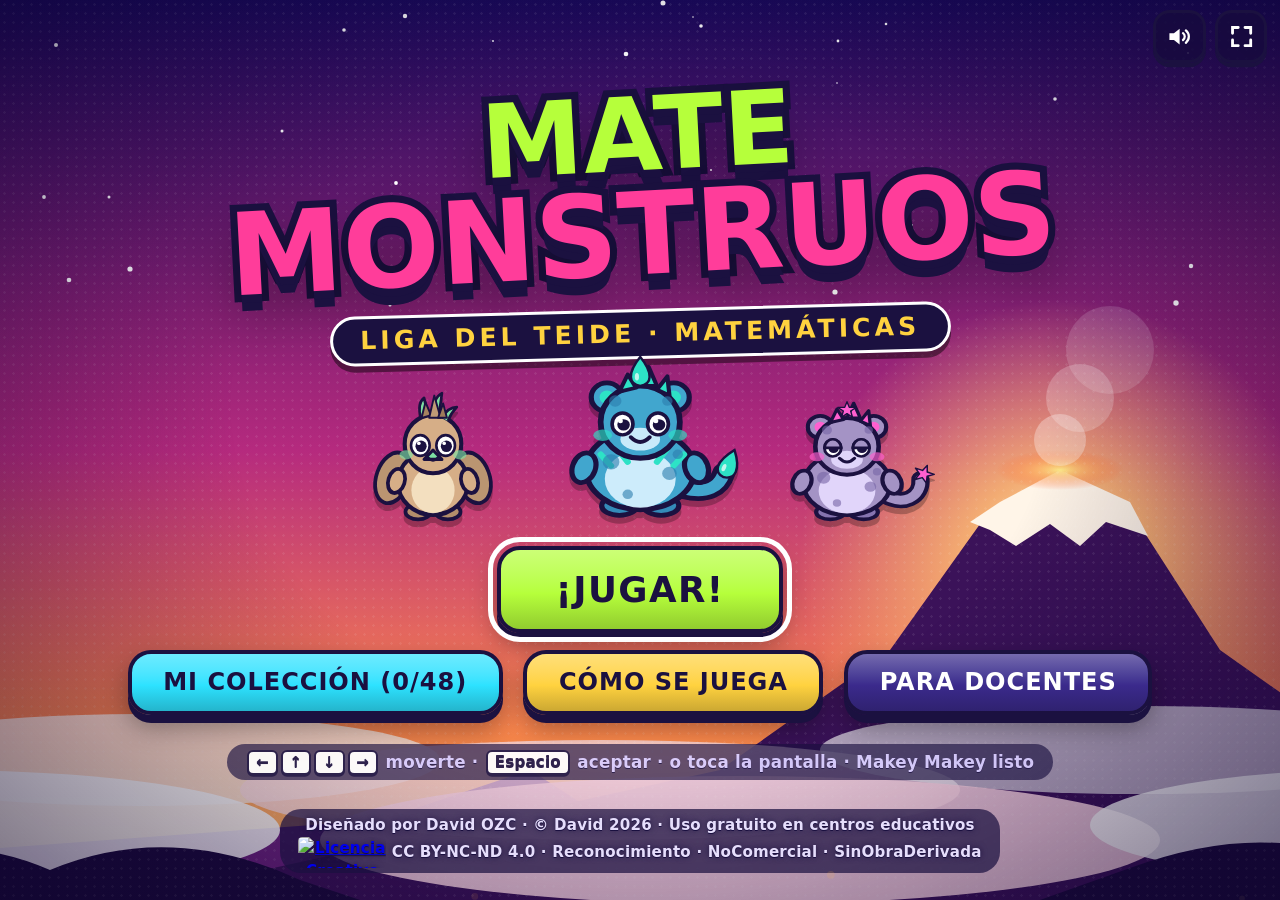
==== commit 2b82468b: "Final de partida: ceremonia sin salto por teclado, informe automático, confirmación con C para repet" ====
--- a/index.html
+++ b/index.html
@@ -2402,7 +2402,8 @@
   <div class="lvgrid">${[1, 2, 3].map(c => `<div class="lvcol"><span class="chip">${CYCLE_NAMES[c]}</span>${card(c * 2 - 1)}${card(c * 2)}</div>`).join('')}</div>`, { back: 'title', backBtn: true });
 }
 function worldScreen() {
-  show('world', `<h2 class="t">Elige tu mundo</h2><p class="s">Cambia los fondos, la música y las criaturas</p>
+  const nw = UI.newWorld && WORLDS[UI.newWorld]; UI.newWorld = null;
+  show('world', `<h2 class="t">${nw ? 'Elige un escenario diferente' : 'Elige tu mundo'}</h2><p class="s">${nw ? 'Antes jugaste en ' + nw.name + '. ¡Prueba otro!' : 'Cambia los fondos, la música y las criaturas'}</p>
   <div class="row">${Object.keys(WORLDS).map(k => { const W = WORLDS[k]; return `<button class="card" style="--c:${W.color}" data-nav data-world="${k}" ${k === P.world ? 'data-first' : ''} data-act="world" data-v="${k}"><div class="minis" style="display:flex;gap:.2rem;height:4rem">${W.els.map((e, i) => `<div style="width:4rem">${C.svg(C.make(k.length * 17 + i * 5, [e]), { uid: k + i })}</div>`).join('')}</div><span class="nm">${W.name}</span><span class="ds">${W.desc}</span></button>`; }).join('')}</div>`, { back: 'level', backBtn: true });
 }
 let eggSeeds = [];
@@ -2673,7 +2674,7 @@
   if (!best) { const idx = items.indexOf(cur); best = (dir === 'left' || dir === 'up') ? items[(idx - 1 + items.length) % items.length] : items[(idx + 1) % items.length]; }
   best.focus({ preventScroll: false }); sfx('move');
 }
-const KEYMAP = { ArrowUp: 'up', KeyW: 'up', ArrowDown: 'down', KeyS: 'down', ArrowLeft: 'left', KeyA: 'left', ArrowRight: 'right', KeyD: 'right', Space: 'ok', Enter: 'ok', NumpadEnter: 'ok', Escape: 'pause', KeyP: 'pause', KeyM: 'mute', Digit1: 'n1', Digit2: 'n2', Digit3: 'n3', Digit4: 'n4', Numpad1: 'n1', Numpad2: 'n2', Numpad3: 'n3', Numpad4: 'n4' };
+const KEYMAP = { ArrowUp: 'up', KeyW: 'up', ArrowDown: 'down', KeyS: 'down', ArrowLeft: 'left', KeyA: 'left', ArrowRight: 'right', KeyD: 'right', Space: 'ok', Enter: 'ok', NumpadEnter: 'ok', Escape: 'pause', KeyC: 'confirm', KeyP: 'pause', KeyM: 'mute', Digit1: 'n1', Digit2: 'n2', Digit3: 'n3', Digit4: 'n4', Numpad1: 'n1', Numpad2: 'n2', Numpad3: 'n3', Numpad4: 'n4' };
 const down = new Set();
 function startAudio() { if (!UI.audioOn) { UI.audioOn = true; AU.init(); curTrack = ''; musicFor(UI.screen === 'battle' ? 'battle' : 'menu'); } }
 window.addEventListener('keydown', e => {
@@ -2687,13 +2688,15 @@
 
 function onAct(a) {
   if (a === 'mute') { toggleMute(); return; }
-  if (UI.screen === 'cere') { if (a === 'ok' && performance.now() - (UI.cereT || 0) > 1500) UI.cereSkip = true; return; }
+  if (UI.screen === 'cere') return; /* la ceremonia final no se puede saltar con el teclado */
+  if (a === 'confirm') { if (document.getElementById('againok')) act('again'); return; }
+  if (UI.screen === 'results' && performance.now() - (UI.resT || 0) < 3000) return; /* antipulsaciones al aparecer los resultados */
   if (S && S.contWait) { if (a === 'ok') S.contWait(); return; }
   if (UI.busy) return;
   if (modalOpen()) {
     const m = document.getElementById('modal');
     if (a === 'pause') { if (S && S.paused && UI.screen === 'battle') act('resume'); else closeModal(); return; }
-    if (a === 'ok') { const f = document.activeElement; if (f && m.contains(f) && f.tagName === 'BUTTON') f.click(); return; }
+    if (a === 'ok') { const f = document.activeElement; if (f && m.contains(f) && f.tagName === 'BUTTON' && !f.dataset.nokey) f.click(); return; }
     if (['up', 'down', 'left', 'right'].includes(a)) moveFocus(a, m); return;
   }
   if (UI.screen === 'battle') return battleKey(a);
@@ -2734,7 +2737,8 @@
     case 'pause': pauseGame(); break;
     case 'resume': resumeGame(); break;
     case 'quit': quitRun(); break;
-    case 'again': startRun(S.mode, S.cat); break;
+    case 'againask': modal(`<h3>¿Empezar otra partida?</h3><p>Antes de empezar de nuevo, comprueba que has visto el informe.</p><p><b>Para confirmar pulsa la tecla C</b> o toca el botón verde. No sirve la barra espaciadora.</p><div class="row"><button class="btn violet" data-first data-nav data-act="closemodal">No, volver</button><button class="btn" id="againok" data-nokey="1" data-act="again">Sí, jugar otra vez</button></div>`); break;
+    case 'again': { closeModal(); const ks = Object.keys(WORLDS), old = P.world; P.world = ks[(ks.indexOf(old) + 1) % ks.length]; UI.newWorld = old; FX.setWorld(P.world); worldScreen(); break; }
     case 'menu': tok++; S = null; modeScreen(); musicFor('menu'); break;
     case 'home': tok++; S = null; titleScreen(); break;
     case 'full': toggleFull(); break;
@@ -3106,7 +3110,7 @@
   const parade = S.tamed.slice(0, 12).map((t, i) => `<div style="animation-delay:${(i * .22).toFixed(2)}s">${C.svg(t.cr, { mood: 'happy', uid: 'cp' + i })}</div>`).join('');
   show('cere', `<div class="cere"><div class="stage"><div class="rays"></div><div class="cpet">${C.svg(S.me, { mood: 'happy', stage: S.stage, uid: 'ce' })}</div><div class="medal" id="cmedal">${medal}</div></div>
     <div class="ctitle" id="ctitle" aria-live="polite">¡Lo has conseguido!</div><div class="cmsg" id="cmsg"></div><div class="cparade" id="cpar" aria-hidden="true"></div>
-    <div class="cbar"><i style="animation-duration:${35 * k}s"></i></div><div class="cskip" id="cskip">Toca la pantalla o pulsa ESPACIO para saltar</div></div>`, { noFocus: true });
+    <div class="cbar"><i style="animation-duration:${35 * k}s"></i></div><div class="cskip" id="cskip">Toca la pantalla para saltar</div></div>`, { noFocus: true });
   const sc = app.querySelector('.cere'); sc.addEventListener('click', () => { if (performance.now() - UI.cereT > 1500) UI.cereSkip = true; });
   const set = (t, m) => { const a = $('ctitle'), b = $('cmsg'); if (!a) return; a.textContent = t; b.textContent = m || ''; anim(a, 'cpop2', 500); if (m) anim(b, 'cpop2', 500); };
   live('¡Lo has conseguido! Has llegado al final del juego.');
@@ -3154,12 +3158,13 @@
   <div class="stats"><div><span>Aciertos</span><b>${S.correct}/${S.answered}</b></div><div><span>Precisión</span><b>${acc}%</b></div><div><span>Mejor racha</span><b>${S.best}</b></div><div><span>Vidas</span><b>${S.lives}/${S.maxLives}</b></div><div><span>Puntos de combate</span><b>${(S.score - S.bonus.enc - S.bonus.boss).toLocaleString('es-ES')}</b></div><div><span>Criaturas y jefes</span><b>+${S.bonus.enc + S.bonus.boss}</b></div>${done ? `${cont ? '' : `<div><span>Corazones</span><b>+${livesB}</b></div>`}<div><span>Misión</span><b>+${compB}</b></div>` : ''}${cont ? `<div class="pen"><span>Continuaciones (${cont})</span><b>−${pen.toLocaleString('es-ES')}</b></div>` : ''}<div class="tot"><span>TOTAL ${isBest ? '<span class="newb">¡RÉCORD!</span>' : ''}</span><b>${total.toLocaleString('es-ES')}</b></div></div>
   ${S.tamed.length ? `<div class="minipets">${S.tamed.map((t, i) => `<div title="${t.cr.name}">${C.svg(t.cr, { mood: 'happy', uid: 'r' + i })}</div>`).join('')}</div>` : ''}
   <div class="feelbox"><span class="chip">¿Cómo te has sentido con los retos?</span><div class="row">${[['Con confianza', 1, '#b6ff3b', 'M26 34q10 10 20 0'], ['Más o menos', 2, '#ffd23f', 'M26 38h20'], ['Con dudas', 3, '#ff9f43', 'M26 40q10-9 20 0']].map(f => `<button class="face" data-nav data-act="feel" data-v="${f[1]}" aria-label="${f[0]}"><svg viewBox="0 0 72 72"><circle cx="36" cy="36" r="30" fill="${f[2]}" stroke="#1b1140" stroke-width="4"/><circle cx="26" cy="29" r="4" fill="#1b1140"/><circle cx="46" cy="29" r="4" fill="#1b1140"/><path d="${f[3]}" fill="none" stroke="#1b1140" stroke-width="4" stroke-linecap="round"/></svg><span>${f[0]}</span></button>`).join('')}</div><p class="s" id="feelmsg" aria-live="polite"></p></div>
-  <div class="row"><button class="btn sm" data-nav data-first data-act="again">Jugar otra vez</button><button class="btn pink sm" data-nav data-act="powers">¡Descubre tus superpoderes!</button><button class="btn violet sm" data-nav data-act="report">Informe del alumnado</button><button class="btn cyan sm" data-nav data-act="menu">Cambiar modo</button><button class="btn ghost sm" data-nav data-act="home">Inicio</button></div>`, { noFocus: false });
+  <div class="row"><button class="btn sm" data-nav data-act="againask">Jugar otra vez</button><button class="btn pink sm" data-nav data-act="powers">¡Descubre tus superpoderes!</button><button class="btn violet sm" data-nav data-first data-act="report">Informe del alumnado</button><button class="btn cyan sm" data-nav data-act="menu">Cambiar modo</button><button class="btn ghost sm" data-nav data-act="home">Inicio</button></div>`, { noFocus: false });
   live(`Calificación ${letter}. ${title}. ${S.correct} aciertos de ${S.answered}. Total ${total} puntos`);
   S.final = { letter, total, title, done, cont, pen, base: rt.base[0] };
   window.__last = { letter, total, acc, done, stats: S.stats };
   setTimeout(() => { UI.audioOn && AU.startMusic('menu', P.world); curTrack = 'menu' + P.world; }, 2600);
-  S.ended = true;
+  S.ended = true; UI.resT = performance.now();
+  if (done) { const my = tok; setTimeout(() => { if (my === tok && S && S.ended && UI.screen === 'results' && !modalOpen()) { reportModal(); const cb = document.querySelector('#modal [data-act="closemodal"]'); if (cb) cb.focus(); } }, 1200); }
 }
 
 /* ---------- arranque ---------- */
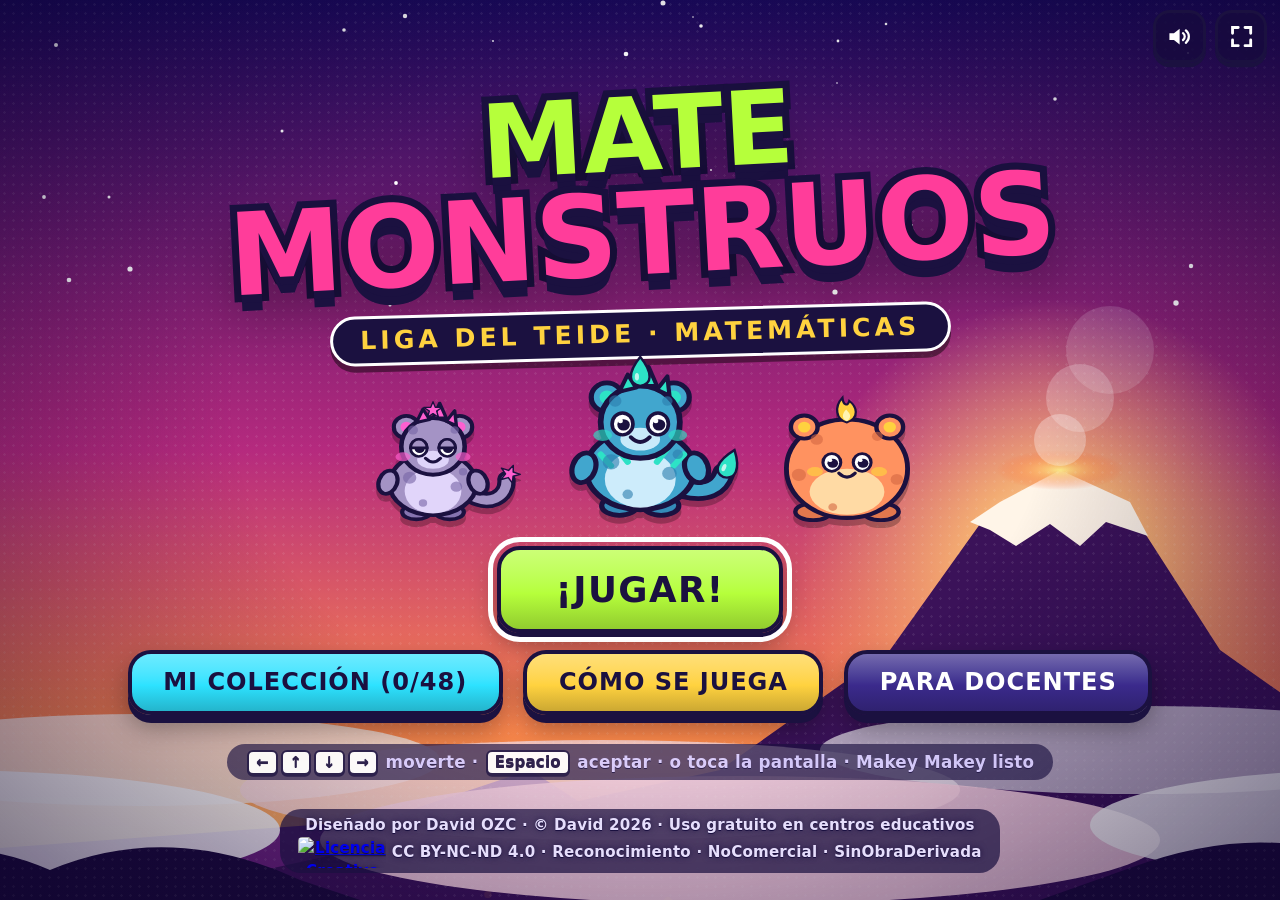
==== commit 25783777: "El informe ya no se abre automáticamente al terminar Co-Authored-By: Claude Sonnet 5.5 <noreply@anth" ====
--- a/index.html
+++ b/index.html
@@ -3164,7 +3164,6 @@
   window.__last = { letter, total, acc, done, stats: S.stats };
   setTimeout(() => { UI.audioOn && AU.startMusic('menu', P.world); curTrack = 'menu' + P.world; }, 2600);
   S.ended = true; UI.resT = performance.now();
-  if (done) { const my = tok; setTimeout(() => { if (my === tok && S && S.ended && UI.screen === 'results' && !modalOpen()) { reportModal(); const cb = document.querySelector('#modal [data-act="closemodal"]'); if (cb) cb.focus(); } }, 1200); }
 }
 
 /* ---------- arranque ---------- */
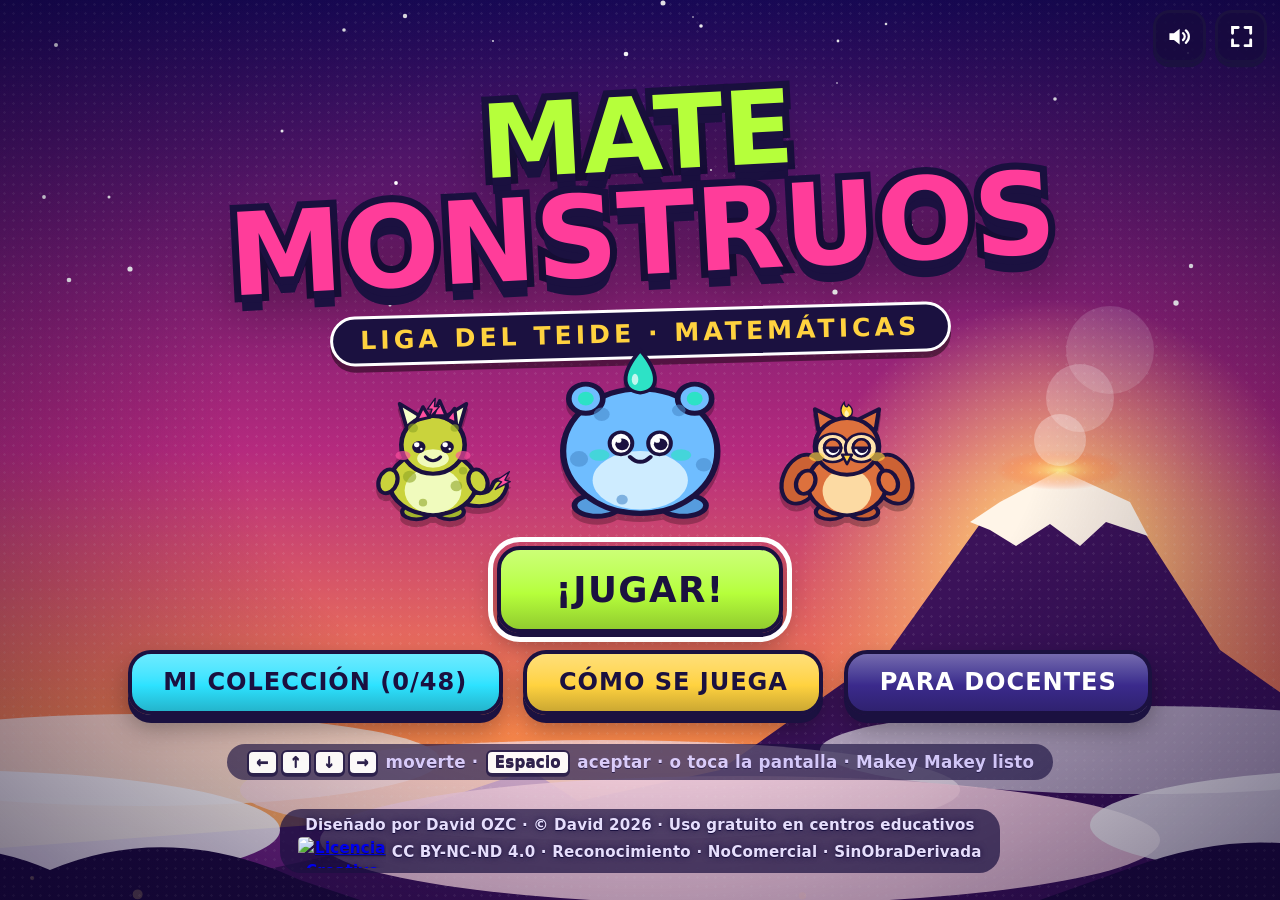
==== commit 8fbe981f: "Menos repetición: no se repite el mismo tipo de pregunta en un bloque hasta usar otros; 3 plantillas" ====
--- a/index.html
+++ b/index.html
@@ -1722,6 +1722,9 @@
     [1, 3, g => { const w = R.int(3, 5), h = R.int(3, 4), gone = new Set(), cw = R.int(1, 2), ch = R.int(1, 2); for (let x = w - cw; x < w; x++) for (let y = 0; y < ch; y++) gone.add(x + ',' + y); const ans = w * h - cw * ch; return pq('areas', 'gl' + w + h + cw + ch, `¿Cuántos cuadraditos tiene esta figura?`, String(ans), numWrong(ans, [w * h, w + h]).map(String), `Cuenta uno a uno: ${ans} cuadraditos`, { visual: svg(`0 0 ${w * GCELL + 8} ${h * GCELL + 8}`, gridSvg(w, h, gone, '#ffd23f'), 'grid') }); }],
     [1, 3, g => { const a = [R.int(2, 4), R.int(2, 3)], b = [R.int(2, 4), R.int(2, 3)], A = a[0] * a[1], B = b[0] * b[1], ok = A > B ? 'La figura A' : A < B ? 'La figura B' : 'Las dos igual'; const W = a[0] * GCELL + b[0] * GCELL + 40, H = Math.max(a[1], b[1]) * GCELL + 36; const v = svg(`0 0 ${W} ${H}`, gridSvg(a[0], a[1], null, '#2de2ff', 4, 4, 'A') + gridSvg(b[0], b[1], null, '#ff8fb8', a[0] * GCELL + 36, 4, 'B'), 'grid'); return pq('areas', 'gm' + a + b, '¿Qué figura cubre MÁS cuadraditos?', ok, ['La figura A', 'La figura B', 'Las dos igual'].filter(x => x !== ok), `A tiene ${A} cuadraditos y B tiene ${B}`, { visual: v, order: ['La figura A', 'La figura B', 'Las dos igual'] }); }],
     [3, 5, g => { const w = R.int(2, 7), h = R.int(2, 5), ans = 2 * (w + h); return pq('areas', 'gp' + w + h, 'Cada cuadradito mide 1 cm de lado. ¿Cuál es el perímetro de este rectángulo?', ans + ' cm', numWrong(ans, [w * h, w + h]).map(x => x + ' cm'), `Vuelta completa: ${w} + ${h} + ${w} + ${h} = ${ans} cm`, { visual: svg(`0 0 ${w * GCELL + 8} ${h * GCELL + 8}`, gridSvg(w, h, null, '#b6ff3b'), 'grid') }); }],
+    [1, 3, g => { const w = R.int(3, 5), h = R.int(2, 3), tot = w * h, k = R.int(2, tot - 2), pn = new Set(R.shuffle(Array.from({ length: tot }, (_, i) => i)).slice(0, k)); let c = ''; for (let y = 0; y < h; y++) for (let x = 0; x < w; x++) c += `<rect x="${4 + x * GCELL}" y="${4 + y * GCELL}" width="${GCELL}" height="${GCELL}" fill="${pn.has(y * w + x) ? '#2de2ff' : '#fff'}" stroke="${INK}" stroke-width="2.5"/>`; const ans = tot - k; return pq('areas', 'gu' + w + h + [...pn], '¿Cuántos cuadraditos NO están pintados de azul?', String(ans), numWrong(ans, [k, tot]).map(String), `En total hay ${tot} y ${k} están pintados: ${tot} − ${k} = ${ans}`, { visual: svg(`0 0 ${w * GCELL + 8} ${h * GCELL + 8}`, c, 'grid') }); }],
+    [1, 3, g => { const a = [R.int(2, 4), R.int(2, 3)], b = [R.int(2, 4), R.int(2, 3)], A = a[0] * a[1], B = b[0] * b[1]; if (A === B) return null; const d = Math.abs(A - B), W = a[0] * GCELL + b[0] * GCELL + 40, H = Math.max(a[1], b[1]) * GCELL + 36; return pq('areas', 'gd' + a + b, `¿Cuántos cuadraditos tiene la figura ${A > B ? 'A' : 'B'} más que la figura ${A > B ? 'B' : 'A'}?`, String(d), numWrong(d, [A, B, A + B]).map(String), `${Math.max(A, B)} − ${Math.min(A, B)} = ${d}`, { visual: svg(`0 0 ${W} ${H}`, gridSvg(a[0], a[1], null, '#2de2ff', 4, 4, 'A') + gridSvg(b[0], b[1], null, '#ff8fb8', a[0] * GCELL + 36, 4, 'B'), 'grid') }); }],
+    [2, 3, g => { const r = R.int(2, 5), c = R.int(3, 6), t = R.pick(['baldosas', 'ventanas', 'sillas', 'macetas']), ans = r * c; return pq('areas', 'gf' + r + c + t, `Hay ${r} filas con ${c} ${t} en cada una. Si sumas fila a fila, ¿cuántas ${t} hay?`, String(ans), numWrong(ans, [r + c, c]).map(String), `${Array(r).fill(c).join(' + ')} = ${ans}`); }],
     [4, 6, g => { const l = R.int(3, 9), a = R.int(2, 5), cost = R.pick([1, 2, 3]), area = l * a, ans = area * cost; return pq('areas', 'pt' + l + a + cost, `Una pared mide ${l} m de largo y ${a} m de alto. Para cada m² ${cost === 1 ? 'hace falta 1 litro' : 'hacen falta ' + cost + ' litros'} de pintura. ¿Cuántos litros se necesitan?`, ans + ' l', numWrong(ans, [area, 2 * (l + a), l * a * cost + cost]).map(x => x + ' l'), `Área: ${l} × ${a} = ${area} m²; ${area} × ${cost} = ${ans} litros`); }],
     [5, 6, g => { const k = R.int(1, 9), t = R.pick(['m2dm', 'dm2cm']), ans = k * 100; return pq('areas', 'ud' + t + k, t === 'm2dm' ? `${k} m² = ${BLANK} dm²` : `${k} dm² = ${BLANK} cm²`, N(ans), [k * 10, k * 1000, k * 100 + 10, k].map(N).filter(x => x !== N(ans)), `${t === 'm2dm' ? '1 m² = 100 dm²' : '1 dm² = 100 cm²'}; ${k} × 100 = ${ans}`); }],
     [5, 6, g => { const a = R.int(3, 9), b = R.int(2, 6), c = R.int(2, 5), d = R.int(2, 5), A = a * b + c * d; return pq('areas', 'ls' + a + b + c + d, `Un jardín con forma de L se forma con un rectángulo de ${a} m × ${b} m y otro de ${c} m × ${d} m. ¿Cuál es su área total?`, A + ' m²', numWrong(A, [a * b, c * d, (a + c) * (b + d)]).map(x => x + ' m²'), `${a} × ${b} = ${a * b} y ${c} × ${d} = ${c * d}; ${a * b} + ${c * d} = ${A}`); }],
@@ -1787,11 +1790,12 @@
 
 /* dificultad (d) que recorre cada curso: el curso bajo del ciclo es más fácil y el alto, más difícil */
 const RANGE = { 1: [0, .5], 2: [.35, 1], 3: [0, .55], 4: [.3, 1], 5: [0, .6], 6: [.35, 1] };
-const seen = new Set();
+const seen = new Set(), RECENT = {};
+const skel = q => String(q.text).replace(/<svg[\s\S]*?<\/svg>/g, '').replace(/<[^>]*>/g, '').replace(/[\d.,−-]+/g, '#').replace(/\b(Aday|Yaiza|Nauzet|Candela|Guacimara|Airam|Dácil|Jonay|Iballa|Beneharo)\b/g, 'N').slice(0, 50);
 function generate(cat, cycle, d, grade) {
   d = Math.max(0, Math.min(1, d)); GRD = grade || cycle * 2;
   const easyP = cycle >= 2 ? (GRD % 2 === 0 ? .25 : .40) : 0;
-  let last = null;
+  let last = null, alt = null;
   for (let i = 0; i < 60; i++) {
     let q = null;
     try {
@@ -1805,12 +1809,16 @@
     } catch (e) { q = null; }
     if (!q) continue;
     last = q;
-    if (!seen.has(q.key)) { seen.add(q.key); return q; }
-  }
+    if (seen.has(q.key)) continue;
+    const sg = skel(q), rc = (RECENT[cat] = RECENT[cat] || []), n4 = rc.slice(-4).filter(x => x === sg).length, n10 = rc.slice(-10).filter(x => x === sg).length;
+    if (n4 === 0 && n10 < 2) { seen.add(q.key); rc.push(sg); return q; }   /* tipo de pregunta distinto de los últimos */
+    if (!alt || n10 + n4 < alt.score) alt = { q, sg, score: n10 + n4 };      /* plan B: el tipo menos repetido */
+  }
+  if (alt) { seen.add(alt.q.key); (RECENT[cat] = RECENT[cat] || []).push(alt.sg); return alt.q; }
   return last || generate(cat, cycle, d + .01 > 1 ? 0 : d, grade);
 }
 G.Q = {
-  generate, resetSeen: () => seen.clear(), range: g => RANGE[g].slice(), cycleOf: g => Math.ceil(g / 2), _MORE: MORE, _PLUS: PLUS, _plusQ: plusQ,
+  generate, resetSeen: () => { seen.clear(); for (const k in RECENT) delete RECENT[k]; }, range: g => RANGE[g].slice(), cycleOf: g => Math.ceil(g / 2), _MORE: MORE, _PLUS: PLUS, _plusQ: plusQ,
   cats: c => BYCYCLE[c].slice(),
   info: (cat, cycle) => { const o = Object.assign({}, INFO[cat]); if (cat === 'areas' && cycle === 1) { o.name = 'Cuadraditos'; o.boss = 'Gigante Cuadrícula'; } return o; },
   _R: R, _EASY: EASY, _EXTRA: EXTRA
